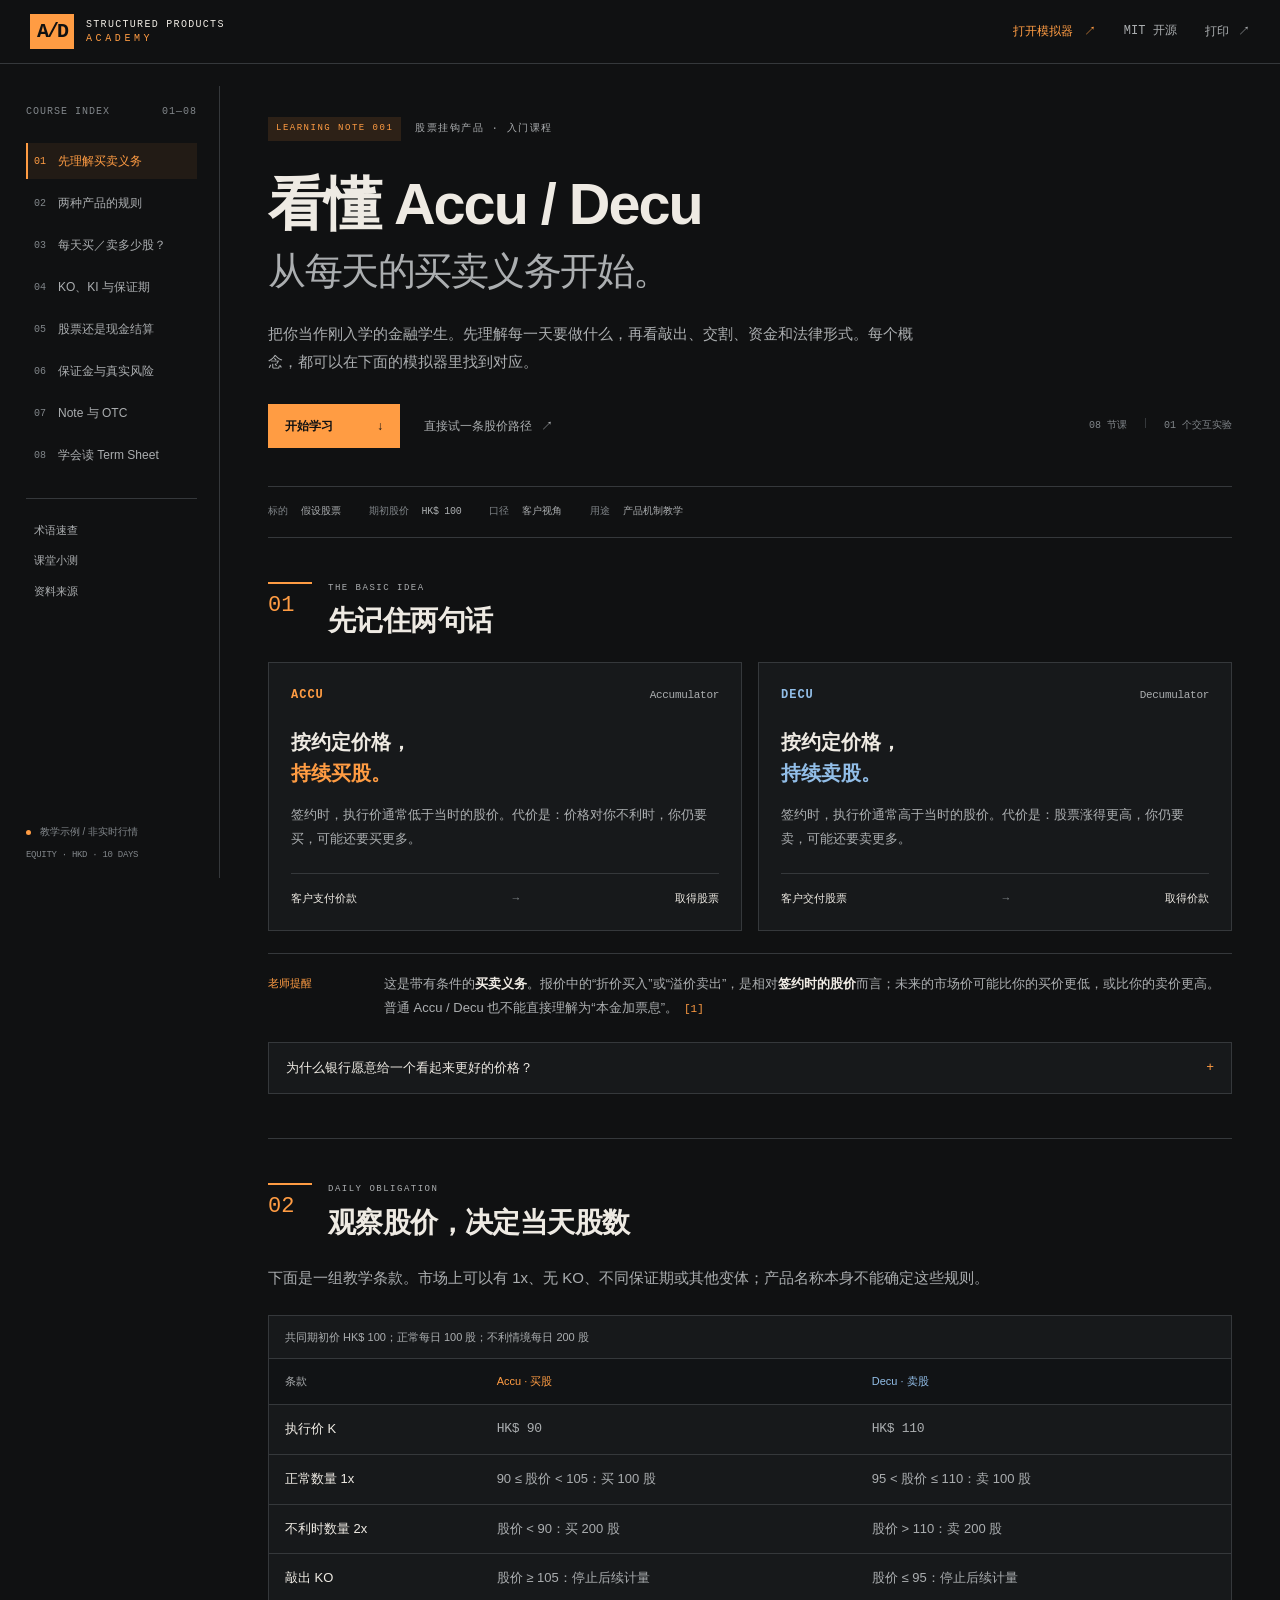
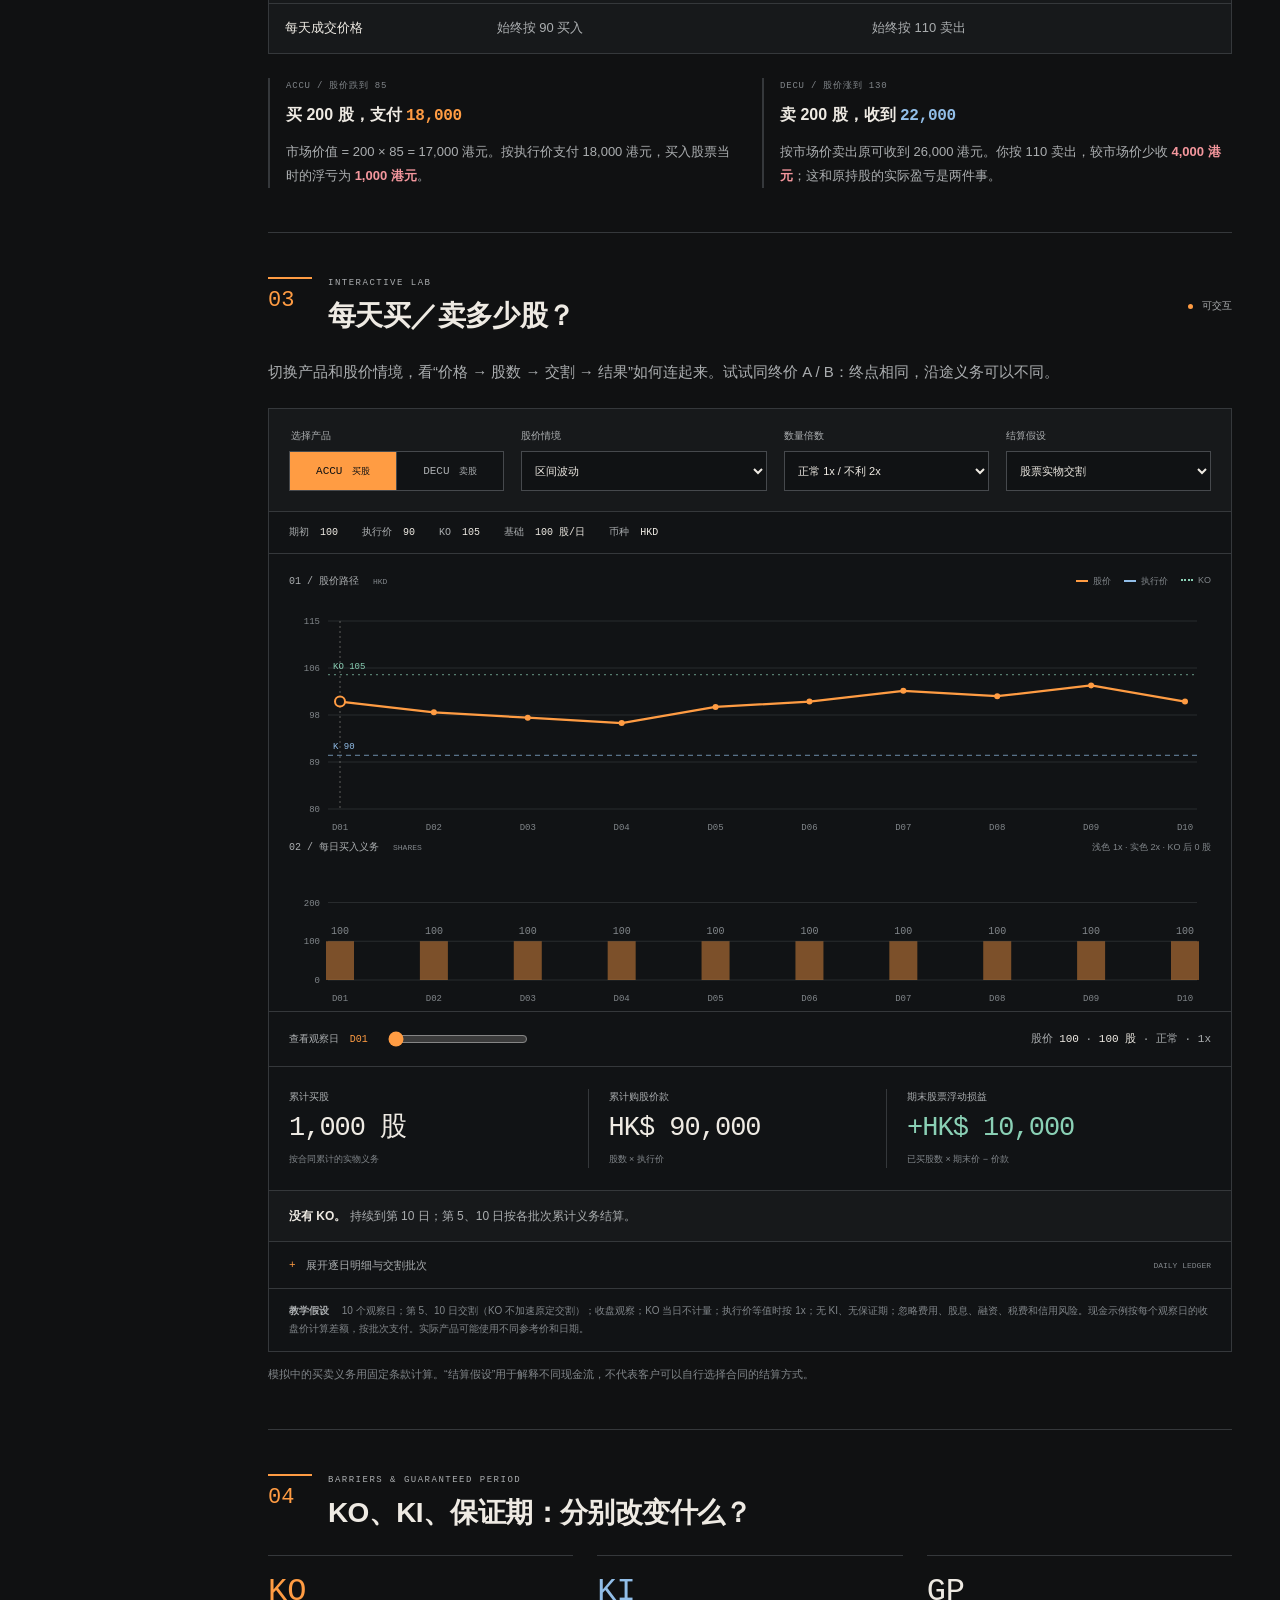
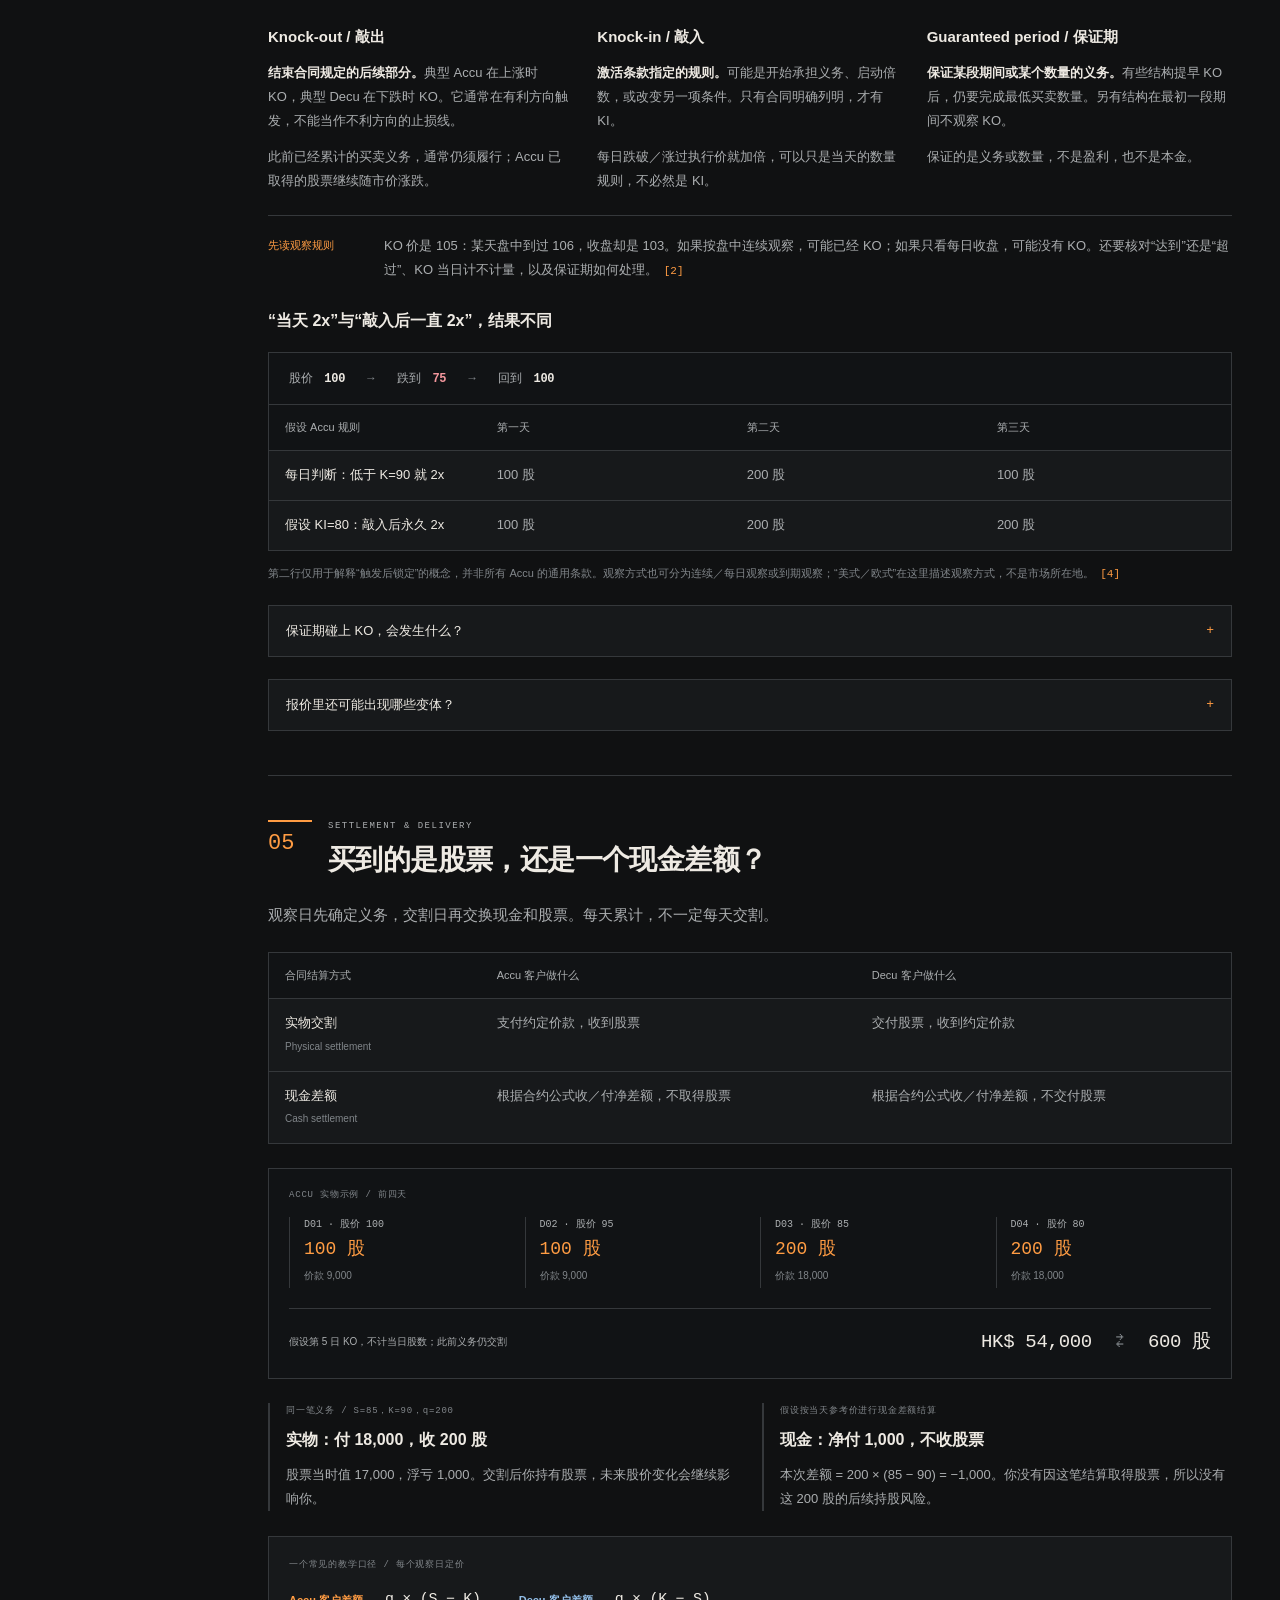
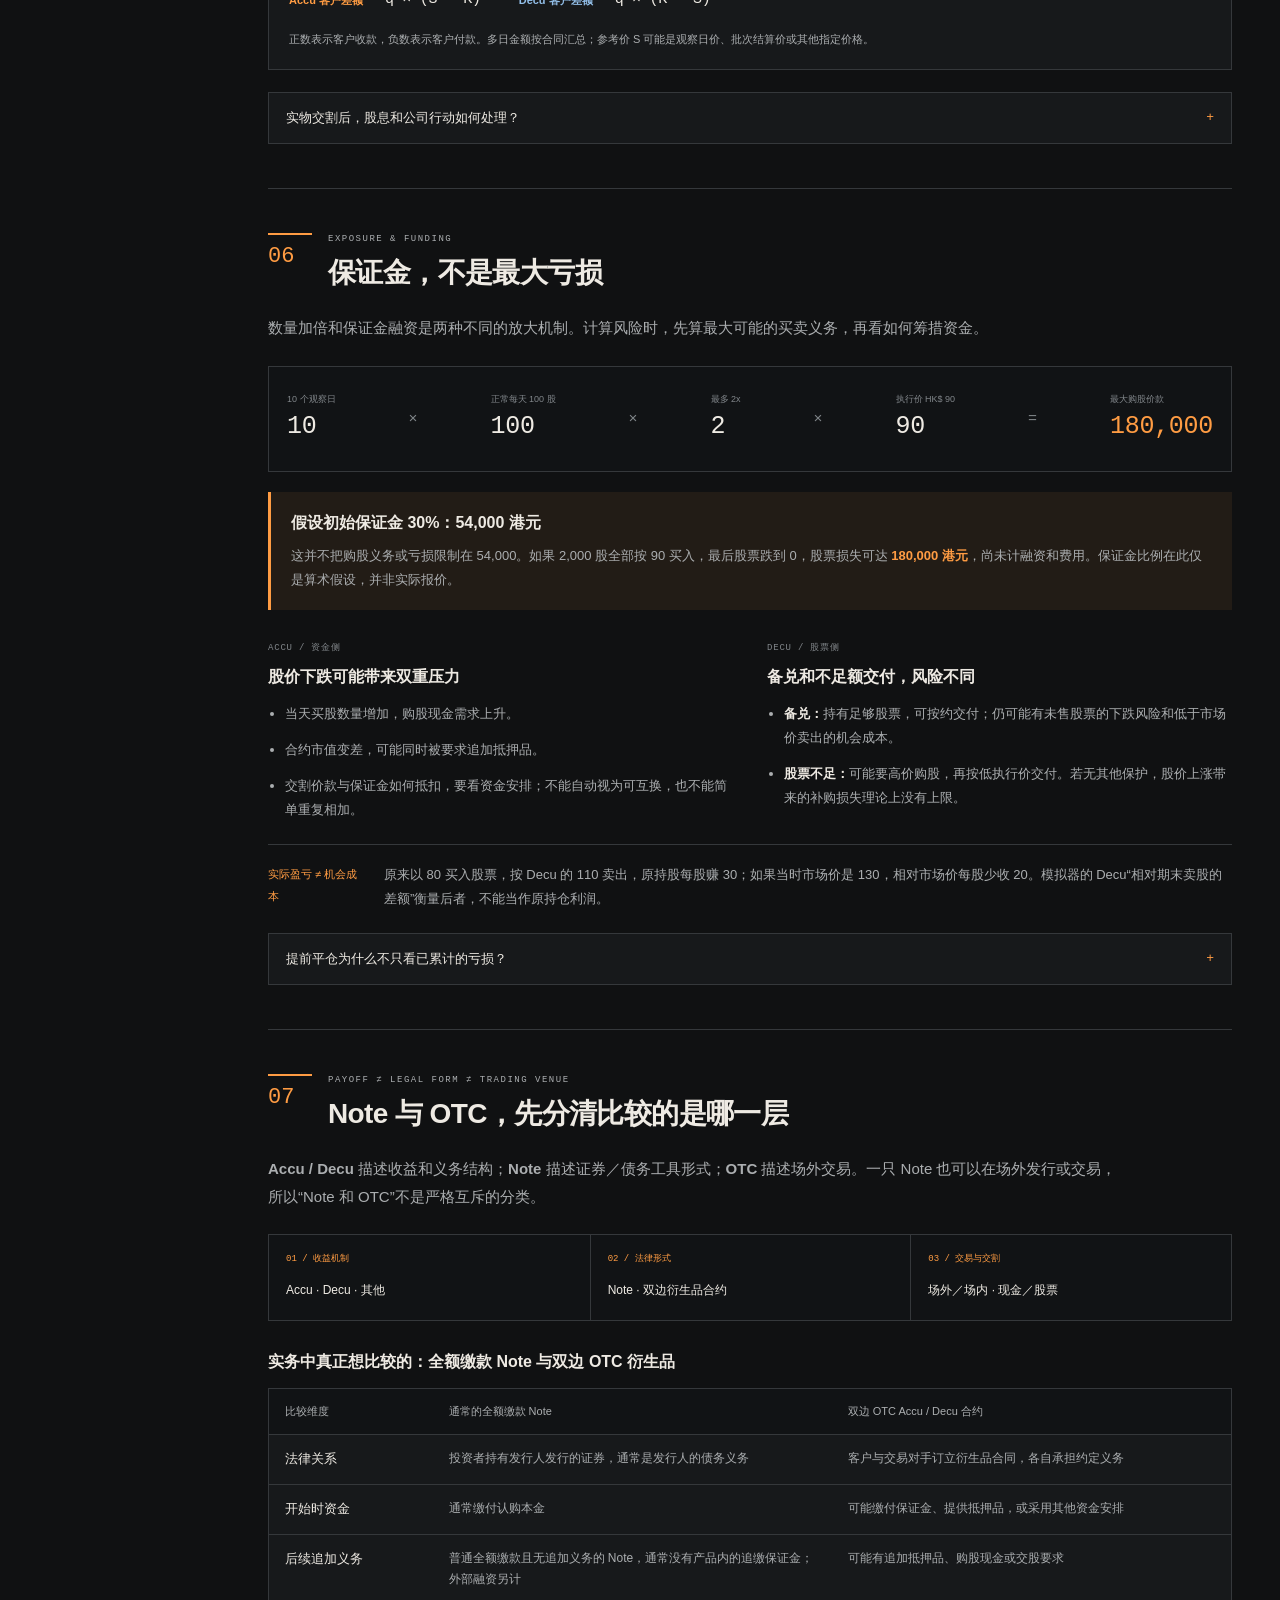
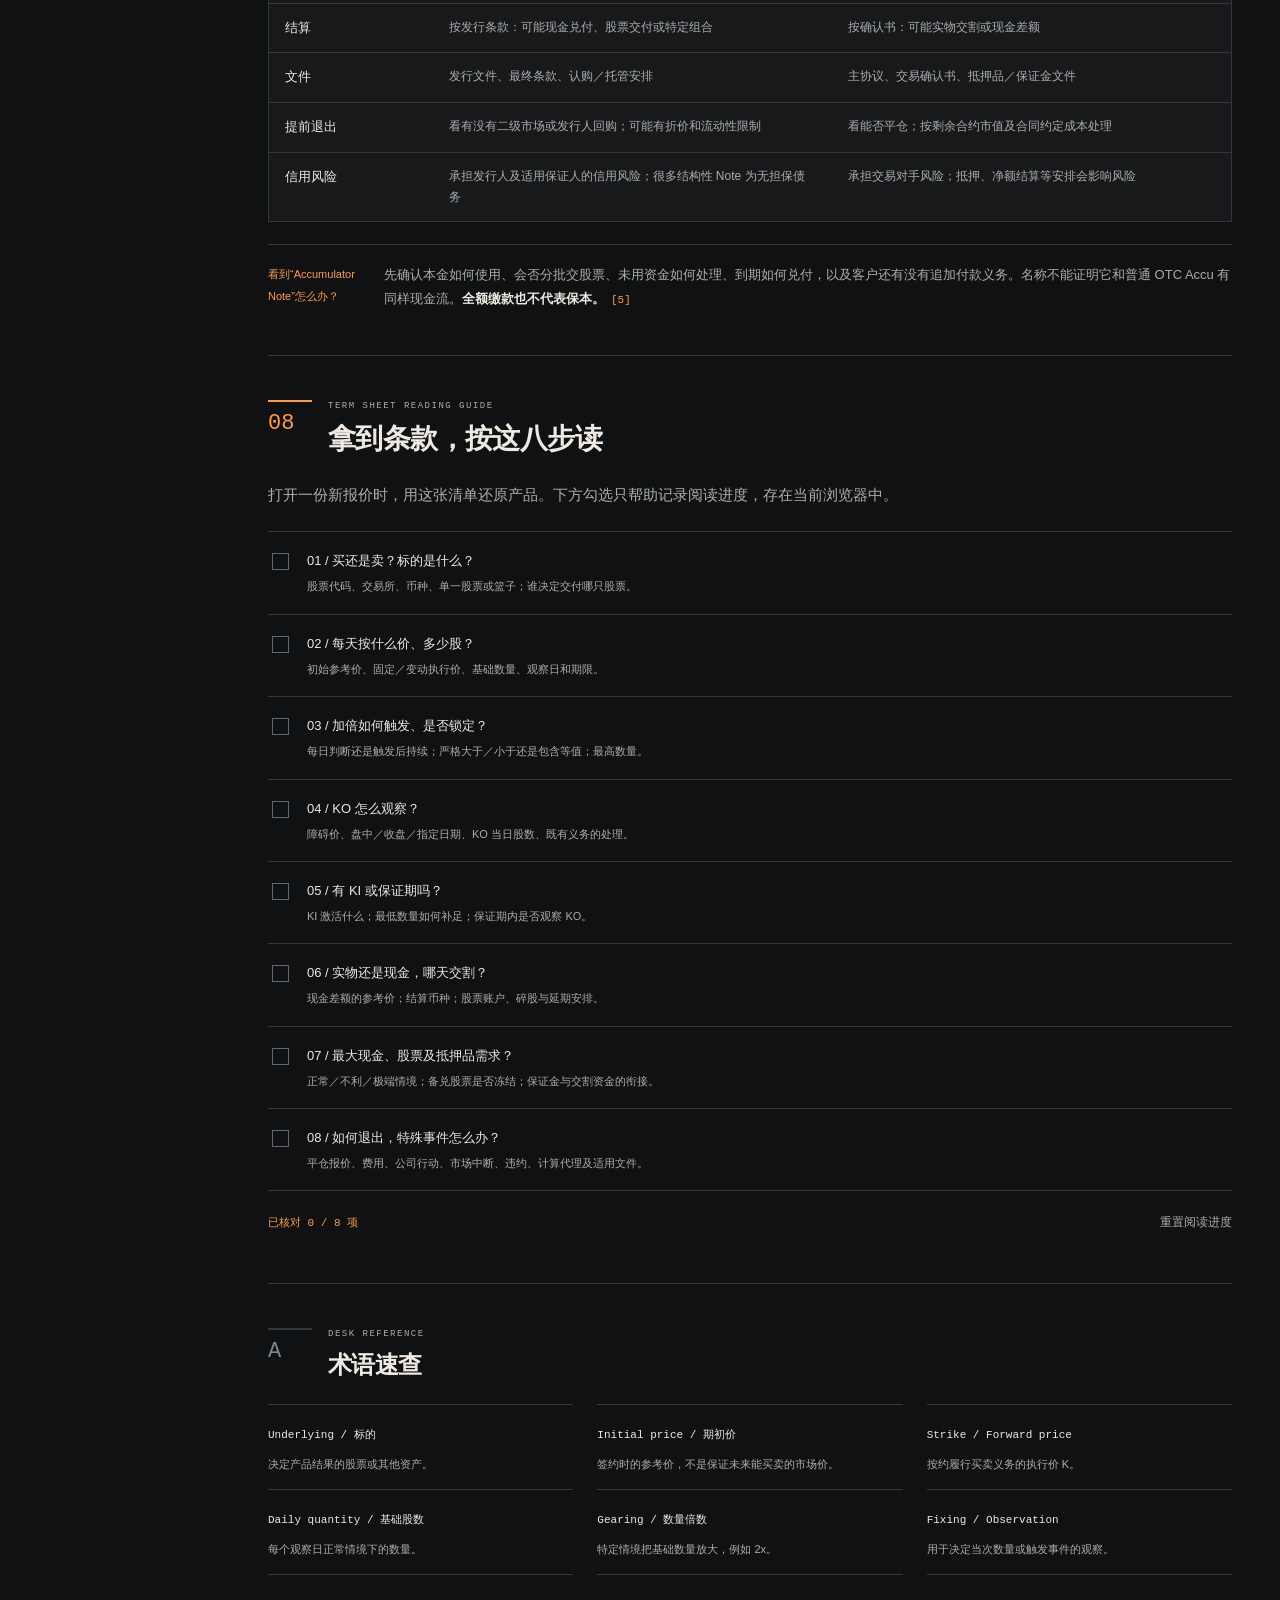
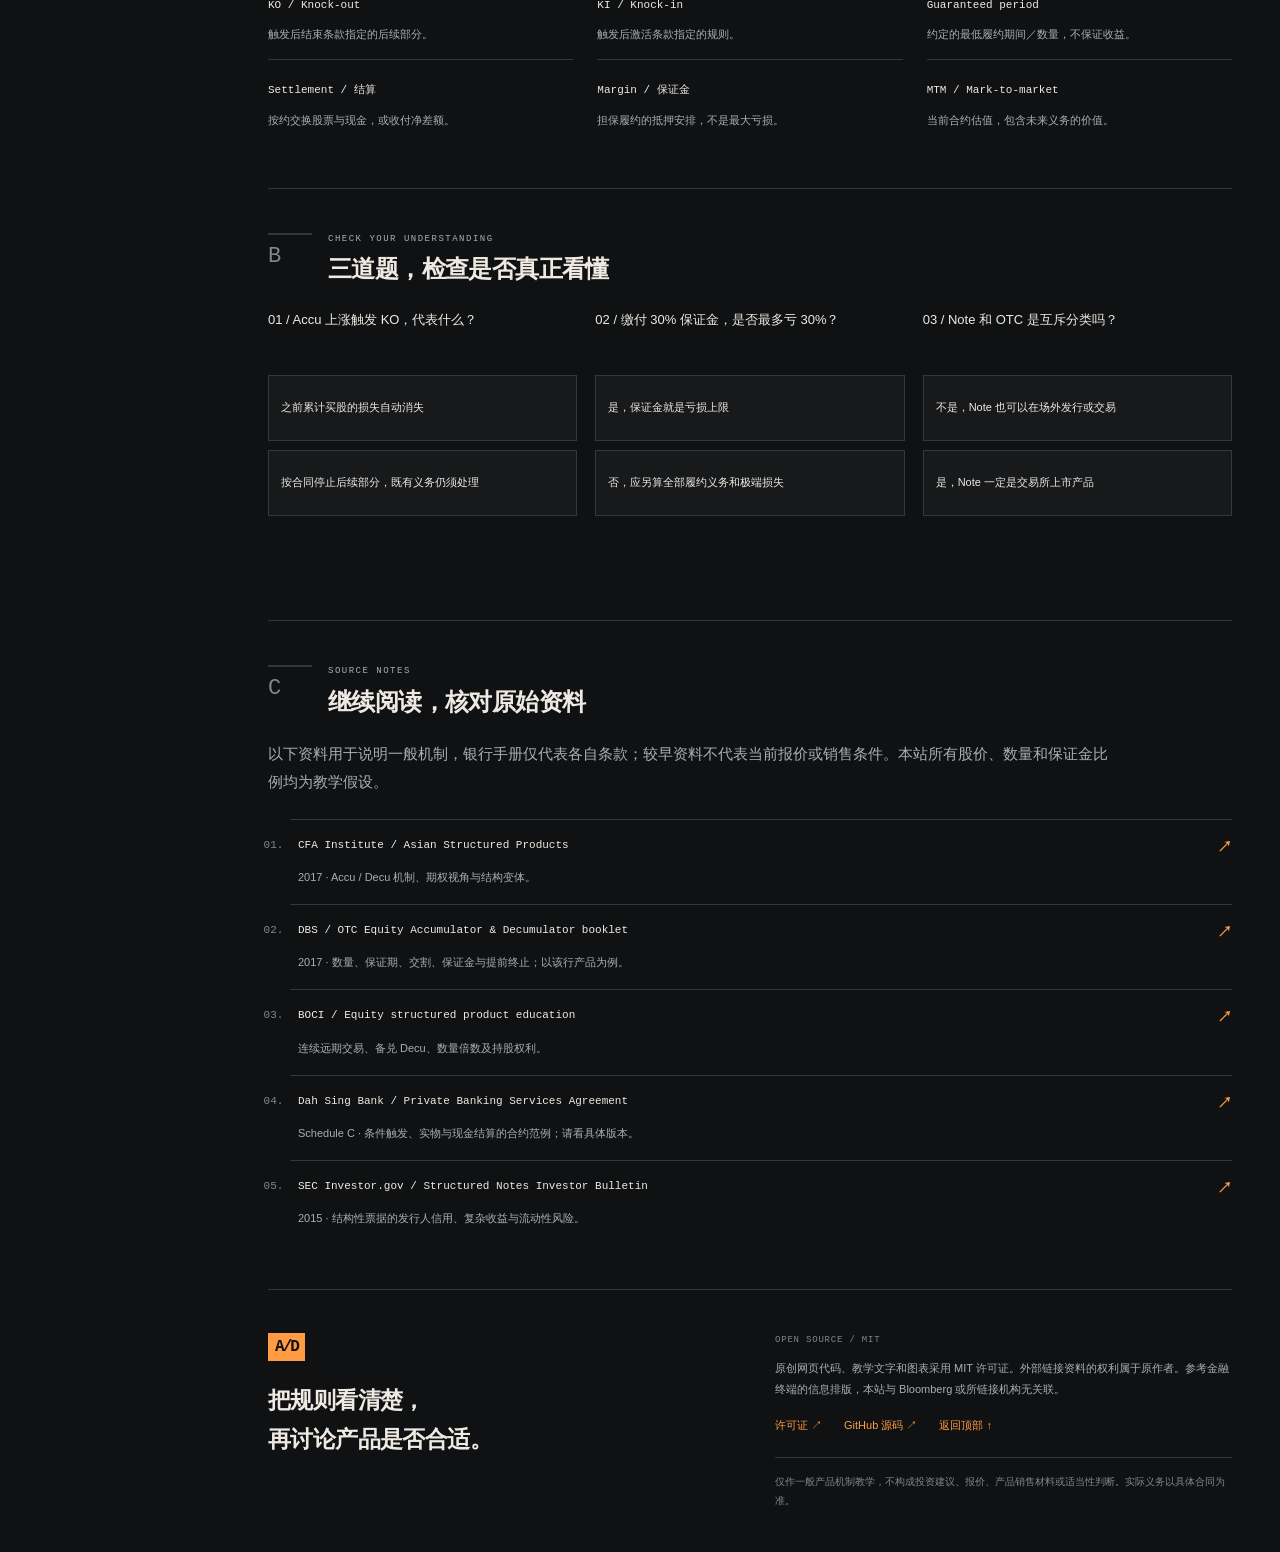
==== index.html @ 4f7abb2e "Publish Accu/Decu Academy with interactive teaching simulator" ====
<!doctype html>
<html lang="zh-CN">
<head>
  <meta charset="utf-8">
  <meta name="viewport" content="width=device-width, initial-scale=1">
  <meta name="theme-color" content="#101112">
  <meta name="description" content="从零理解 Accumulator 与 Decumulator：用交互模拟器学习每日股数、KO/KI、股票与现金结算、保证金，以及 Note 与 OTC 的区别。">
  <title>Accu / Decu Academy — 结构性产品入门</title>
  <link rel="icon" href="[data-uri]" type="image/svg+xml">
  <style>
:root{color-scheme:dark;--bg:#101112;--panel:#17191b;--panel-deep:#111315;--text:#eeeae3;--muted:#abaeb0;--faint:#81868a;--line:#35383b;--orange:#ff9c43;--blue:#92bee8;--green:#8ad0b5;--red:#f4979d;--mono:"SFMono-Regular",Consolas,"Liberation Mono",monospace;--sans:-apple-system,BlinkMacSystemFont,"Segoe UI","PingFang SC","Microsoft YaHei",sans-serif}
*{box-sizing:border-box}html{scroll-behavior:smooth;scroll-padding-top:90px}body{margin:0;background:var(--bg);color:var(--text);font:15px/1.85 var(--sans);-webkit-font-smoothing:antialiased}::selection{background:#613e21;color:#fff}a{color:inherit;text-decoration:none}a:hover{color:var(--orange)}button,input,select{font:inherit}button,a,input,select,summary{-webkit-tap-highlight-color:transparent}button{cursor:pointer}button:focus-visible,a:focus-visible,input:focus-visible,select:focus-visible,summary:focus-visible{outline:2px solid var(--orange);outline-offset:5px}button:disabled{cursor:default}button{color:inherit}h1,h2,h3,p{margin:0}p+p{margin-top:12px}h2{font-size:28px;line-height:1.4;letter-spacing:-.6px}h3{font-size:18px;line-height:1.6;font-weight:600}strong,b{font-weight:600}em{font-style:normal}.mono,code{font-family:var(--mono);font-variant-numeric:tabular-nums;letter-spacing:-.3px}.orange{color:var(--orange)}.blue{color:var(--blue)}.negative{color:var(--red)}.positive{color:var(--green)}.skip-link{position:fixed;top:-60px;left:16px;z-index:100;background:var(--orange);color:#111;padding:8px 20px}.skip-link:focus{top:10px;color:#111}
.topbar{height:64px;position:sticky;top:0;z-index:20;display:flex;align-items:center;justify-content:space-between;padding:0 30px;border-bottom:1px solid var(--line);background:var(--bg)}.brand{display:flex;align-items:center;gap:12px;font:10px/1.4 var(--mono);letter-spacing:1.3px}.brand-mark{display:inline-flex;align-items:center;justify-content:center;background:var(--orange);color:#101112;font:700 20px/1 var(--mono);letter-spacing:-2px;width:44px;height:35px}.brand-sub{display:block;color:var(--orange);letter-spacing:3.6px}.topbar-actions{display:flex;align-items:center;gap:28px;font-size:12px}.terminal-link{color:var(--orange)}.terminal-link span{margin-left:8px}.source-link{color:var(--muted);font-family:var(--mono)}.icon-button{border:0;background:none;padding:8px 0;font-size:12px;color:var(--muted)}.icon-button:hover{color:var(--text)}.icon-button span{margin-left:6px}.menu-button{display:none}.reading-progress{height:2px;position:fixed;top:63px;left:0;width:100%;z-index:21;pointer-events:none}.reading-progress span{display:block;height:100%;width:0;background:var(--orange)}.layout{display:grid;grid-template-columns:220px minmax(0,1fr);max-width:1480px;margin:0 auto}.sidebar{position:sticky;top:86px;height:calc(100vh - 108px);border-right:1px solid var(--line);padding:20px 22px 12px 26px;display:flex;flex-direction:column}.sidebar-label{font:10px var(--mono);letter-spacing:1px;color:var(--faint);display:flex;justify-content:space-between;margin-bottom:26px}.sidebar nav{display:grid;gap:6px}.nav-item{font-size:12px;padding:9px 6px;display:flex;align-items:center;gap:12px;color:var(--muted);border-left:2px solid transparent;line-height:1.5}.nav-item span{font:10px var(--mono);color:var(--faint)}.nav-item:hover{color:var(--text);background:#1d1e20}.nav-item.active{color:var(--orange);border-left-color:var(--orange);background:#221b15}.nav-item.active span{color:var(--orange)}.sidebar-secondary{border-top:1px solid var(--line);margin-top:25px;padding:21px 8px;display:grid;gap:10px;font-size:11px;color:var(--muted)}.sidebar-note{font-size:10px;color:var(--faint);margin-top:auto;padding-top:24px;line-height:2.2}.sidebar-note .mono{font-size:9px}.status-dot{width:5px;height:5px;border-radius:50%;display:inline-block;background:var(--orange);margin-right:6px;vertical-align:middle}main{min-width:0;padding:0 48px}.hero{padding:53px 0 0;border-bottom:1px solid var(--line)}.eyebrow{font:10px/1.5 var(--mono);letter-spacing:1.5px;color:var(--muted);text-transform:uppercase}.hero>.eyebrow{display:flex;align-items:center;gap:14px;flex-wrap:wrap}.eyebrow-block{background:#2d2117;color:var(--orange);padding:5px 8px;font-size:9px}h1{font-size:clamp(38px,4.5vw,62px);line-height:1.28;letter-spacing:-2px;margin-top:27px;font-weight:650}h1 span{display:block;color:var(--muted);font-size:clamp(27px,3vw,40px);font-weight:450;letter-spacing:-1.5px;margin-top:5px}.hero-deck{margin-top:25px;max-width:660px;font-size:15px;color:var(--muted);line-height:1.85}.hero-bottom{display:flex;align-items:center;gap:24px;margin-top:28px;flex-wrap:wrap}.primary-button{display:inline-flex;justify-content:space-between;gap:44px;background:var(--orange);color:#101112;padding:11px 17px;font-size:12px;font-weight:650}.primary-button:hover{background:#ffb26b;color:#101112}.text-button{border:0;background:none;font-size:12px;color:var(--muted);padding:8px 0}.text-button:hover{color:var(--orange)}.text-button span{padding-left:6px}.hero-meta{margin-left:auto;font-size:10px;color:var(--faint);font-family:var(--mono)}.hero-meta i{display:inline-block;height:10px;width:1px;background:var(--line);margin:0 12px}.report-strip{display:flex;flex-wrap:wrap;gap:10px 28px;border-top:1px solid var(--line);margin-top:38px;padding:15px 0;color:var(--muted);font-size:10px}.report-strip b{color:var(--faint);font-weight:400;margin-right:10px}.lesson{padding:44px 0;border-bottom:1px solid var(--line);scroll-margin-top:0}.section-heading{display:flex;align-items:center;gap:16px;margin-bottom:22px}.section-number{font:22px/1.4 var(--mono);align-self:flex-start;color:var(--orange);width:44px;flex:none;border-top:2px solid var(--orange);padding-top:7px}.section-heading .eyebrow{margin-bottom:6px;font-size:9px}.section-intro{max-width:850px;color:var(--muted);margin-bottom:23px}.product-pair{display:grid;grid-template-columns:1fr 1fr;gap:16px}.product-card{border:1px solid var(--line);background:var(--panel);padding:22px}.product-card-top{display:flex;justify-content:space-between;align-items:center;color:var(--muted);font-size:11px;margin-bottom:21px;gap:10px}.product-tag{font:600 12px var(--mono);letter-spacing:1px;color:var(--orange)}.product-tag.decu{color:var(--blue)}.product-card h3{font-size:20px;line-height:1.55}.product-card em{display:block;color:var(--orange)}.product-card:nth-child(2) em{color:var(--blue)}.product-card p{font-size:13px;color:var(--muted);margin-top:14px}.mini-flow{display:flex;gap:12px;align-items:center;justify-content:space-between;border-top:1px solid var(--line);margin-top:22px;padding-top:14px;font-size:11px}.mini-flow b{color:var(--faint)}.teaching-note{display:grid;grid-template-columns:100px 1fr;gap:16px;padding:18px 0 0;margin-top:22px;border-top:1px solid var(--line)}.note-label{font-size:11px;color:var(--orange);line-height:2}.teaching-note p{font-size:13px;color:var(--muted)}.teaching-note strong{color:var(--text)}.citation{font:11px var(--mono);color:var(--orange);margin-left:6px;white-space:nowrap}.explain{margin-top:22px;border:1px solid var(--line);background:var(--panel)}summary{cursor:pointer;list-style:none}summary::-webkit-details-marker{display:none}.explain summary{padding:13px 17px;font-size:13px;display:flex;justify-content:space-between;gap:18px}.explain summary::after{content:"+";color:var(--orange);font-family:var(--mono)}.explain[open] summary::after{content:"−"}.explain[open] summary{border-bottom:1px solid var(--line)}.explain>div{padding:17px;font-size:13px;color:var(--muted)}.explain strong{color:var(--text)}.table-wrap{overflow-x:auto;max-width:100%;border:1px solid var(--line);background:var(--panel)}table{border-collapse:collapse;width:100%;text-align:left;font-size:13px}caption{text-align:left;color:var(--muted);padding:11px 16px;font-size:11px;border-bottom:1px solid var(--line)}th,td{padding:13px 16px;vertical-align:top;border-bottom:1px solid var(--line);line-height:1.75}thead th{font-weight:500;color:var(--muted);font-size:11px;background:var(--panel-deep)}tbody th{font-weight:500;width:22%;white-space:normal}tbody td{color:var(--muted)}tbody tr:last-child th,tbody tr:last-child td{border-bottom:0}table small{color:var(--faint);font-size:10px;font-weight:400}.example-grid{display:grid;grid-template-columns:1fr 1fr;gap:24px;margin-top:24px}.worked-example{border-left:2px solid var(--line);padding:0 0 0 16px}.small-label{font:9px/1.8 var(--mono);letter-spacing:.8px;color:var(--faint);display:block}.worked-example h3{margin-top:8px;font-size:16px}.worked-example p{font-size:13px;margin-top:10px;color:var(--muted)}.live-label{margin-left:auto;white-space:nowrap;font-size:10px;color:var(--muted)}.simulator{background:var(--panel-deep);border:1px solid var(--line)}.sim-controls{display:grid;grid-template-columns:1.05fr 1.2fr 1fr 1fr;gap:17px;padding:20px;background:var(--panel);border-bottom:1px solid var(--line)}.sim-controls label,.sim-controls legend{font-size:10px;color:var(--muted);line-height:1.4;display:block}.sim-controls select{display:block;width:100%;margin-top:8px;min-height:40px;padding:9px 26px 9px 9px;border:1px solid #46494d;border-radius:0;background:#101214;color:var(--text);font-size:11px}.sim-controls fieldset{border:0;padding:0;margin:0;min-width:0}.segmented{display:flex;border:1px solid #46494d;margin-top:8px;height:40px}.segmented button{font:11px var(--mono);border:0;flex:1;padding:0 6px;background:var(--panel-deep);color:var(--muted)}.segmented button+button{border-left:1px solid #46494d}.segmented button span{font:9px var(--sans);margin-left:3px}.segmented button.selected{background:var(--orange);color:#101112}.simulator.decu .segmented button.selected{background:var(--blue)}.sim-terms{display:flex;flex-wrap:wrap;padding:13px 20px;gap:8px 24px;font:10px/1.5 var(--mono);color:var(--muted);border-bottom:1px solid var(--line)}.sim-terms b{font-weight:500;color:var(--text);margin-left:5px}.sim-terms .orange b{color:var(--orange)}.chart-header{padding:20px 20px 0;display:flex;align-items:center;justify-content:space-between;gap:10px;font:10px var(--mono);color:var(--muted)}.chart-unit{color:var(--faint);font-size:8px;padding-left:8px}.chart-legend{display:flex;flex-wrap:wrap;gap:13px;font:9px var(--sans);color:var(--faint)}.legend-line{display:inline-block;width:12px;height:0;border-top:2px solid var(--orange);margin-right:5px;vertical-align:middle}.blue-line{border-color:var(--blue);border-top-style:dashed}.dotted-line{border-color:var(--green);border-top-style:dotted}.chart-container{padding:0 12px;min-width:0}.chart-container svg{display:block;width:100%;overflow:visible}.chart-container svg text{font:10px var(--mono);fill:var(--faint)}.chart-container .chart-tick{font-size:9px}.chart-container .reference-label{font-size:9px}.chart-container .chart-point{cursor:pointer}.chart-container .chart-point:focus{outline:none;stroke:var(--text);stroke-width:3}.chart-container .focus-circle{fill:var(--panel-deep);stroke:var(--orange);stroke-width:2}.quantity-heading{padding-top:0}.chart-note{font:9px var(--sans);color:var(--faint)}.day-inspector{display:flex;align-items:center;flex-wrap:wrap;gap:13px 18px;border-top:1px solid var(--line);border-bottom:1px solid var(--line);padding:13px 20px;min-height:54px;font-size:10px}.day-inspector label{color:var(--muted);white-space:nowrap}.day-inspector output{font-family:var(--mono);color:var(--orange);margin-left:8px}.day-inspector input{width:140px;min-height:24px;accent-color:var(--orange);flex-shrink:0}.day-inspector #day-detail{margin-left:auto;font:11px/1.5 var(--mono);color:var(--muted)}#day-detail strong{color:var(--text);font-weight:500}.sim-stats{display:grid;grid-template-columns:1fr 1fr 1.15fr;padding:22px 20px;gap:16px}.sim-stats>div+div{border-left:1px solid var(--line);padding-left:20px}.sim-stats span{font-size:10px;color:var(--muted);display:block;line-height:1.5}.sim-stats strong{display:block;font-size:27px;line-height:1.3;font-weight:500;white-space:nowrap;margin:7px 0 6px;letter-spacing:-1px}.sim-stats small{font-size:9px;color:var(--faint);display:block;line-height:1.7}.sim-status{padding:14px 20px;border-top:1px solid var(--line);font-size:12px;color:var(--muted);background:var(--panel)}.sim-status b{color:var(--text)}.path-lesson{padding:14px 20px;font-size:12px;color:var(--orange);background:#201b15;border-top:1px solid var(--line)}[hidden]{display:none!important}.sim-table{border-top:1px solid var(--line)}.sim-table summary{padding:13px 20px;display:flex;gap:10px;justify-content:space-between;align-items:center;font-size:11px;color:var(--muted)}.sim-table summary::before{content:"+";color:var(--orange);font-family:var(--mono)}.sim-table[open] summary::before{content:"−"}.sim-table summary span{margin-left:auto;font:8px var(--mono);color:var(--faint)}.sim-table .table-wrap{border:0;border-top:1px solid var(--line)}.sim-table table{font-family:var(--mono);font-size:11px}.sim-table td,.sim-table th{padding:9px 20px;font-weight:400;white-space:nowrap}.sim-table tbody td:first-child{color:var(--text)}.sim-table tfoot{background:#1d2023;color:var(--text);border-top:1px solid var(--line)}.sim-table .text-button{margin:2px 20px 13px;color:var(--orange)}.settlement-batches{display:grid;grid-template-columns:1fr 1fr;gap:12px;padding:16px 20px;font-size:10px;color:var(--muted)}.settlement-batches b{display:block;margin-top:5px;color:var(--text);font:11px var(--mono)}.sim-assumptions{border-top:1px solid var(--line);padding:13px 20px;font-size:10px;color:var(--faint);line-height:1.8}.sim-assumptions b{color:var(--muted);padding-right:10px}.below-note{font-size:11px;color:var(--faint);margin-top:13px;line-height:1.8}.mechanism-grid{display:grid;grid-template-columns:repeat(3,1fr);gap:24px}.mechanism-grid article{border-top:1px solid var(--line);padding-top:20px}.mechanism-code{display:block;font:32px/1 var(--mono);margin-bottom:17px}.mechanism-grid h3{font-size:15px;margin-bottom:12px}.mechanism-grid p{font-size:13px;color:var(--muted)}.mechanism-grid strong{color:var(--text)}.comparison-panel{margin-top:26px}.comparison-panel h3{margin-bottom:18px;font-size:16px}.rule-timeline{display:flex;align-items:center;gap:20px;padding:14px 20px;border:1px solid var(--line);border-bottom:0;background:var(--panel-deep);font-size:12px;color:var(--muted)}.rule-timeline b{color:var(--text);margin-left:8px}.rule-timeline b.negative{color:var(--red)}.rule-timeline i{font-style:normal;color:var(--faint)}.worked-flow{margin-top:24px;border:1px solid var(--line);padding:18px 20px;background:var(--panel-deep)}.flow-days{display:grid;grid-template-columns:repeat(4,1fr);margin-top:14px;gap:20px}.flow-days>div{border-left:1px solid var(--line);padding-left:14px}.flow-days span{font:10px var(--mono);color:var(--muted);display:block}.flow-days b{display:block;margin-top:5px;font:18px var(--mono);color:var(--orange)}.flow-days small{font-size:10px;color:var(--faint)}.flow-result{border-top:1px solid var(--line);margin-top:20px;padding-top:16px;display:flex;justify-content:space-between;align-items:center;flex-wrap:wrap;gap:15px}.flow-result>span{font-size:10px;color:var(--muted)}.flow-result strong{font-size:19px;font-weight:500}.flow-result strong span{color:var(--faint);padding:0 12px}.formula-block{background:var(--panel);padding:20px;margin-top:25px;border:1px solid var(--line)}.formula-block p{display:flex;flex-wrap:wrap;align-items:center;gap:12px 22px;margin-top:13px}.formula-block b{font-size:11px}.formula-block code{font-size:15px;color:var(--text);margin-right:16px}.formula-block small{display:block;font-size:11px;color:var(--muted);margin-top:15px}.exposure-calculation{display:flex;align-items:center;gap:14px;justify-content:space-between;padding:24px 18px;border:1px solid var(--line);background:var(--panel-deep);margin-top:24px}.exposure-calculation span{font-size:9px;color:var(--faint);display:block}.exposure-calculation b{font-size:25px;font-weight:450;line-height:1.6;display:block}.exposure-calculation i{font:15px var(--mono);color:var(--faint)}.warning-box{border-left:3px solid var(--orange);background:#221c16;padding:18px 20px;margin-top:20px}.warning-box h3{font-size:16px}.warning-box p{font-size:13px;color:var(--muted);margin-top:8px}.warning-box strong{color:var(--orange)}.risk-columns{display:grid;grid-template-columns:1fr 1fr;gap:34px;margin-top:30px}.risk-columns h3{margin-top:8px;font-size:16px}.risk-columns ul{padding-left:17px;font-size:13px;color:var(--muted);margin:12px 0 0}.risk-columns li+li{margin-top:12px}.risk-columns strong{color:var(--text)}.classification{display:grid;grid-template-columns:repeat(3,1fr);gap:0;border:1px solid var(--line);background:var(--panel-deep);margin-top:24px}.classification>div{padding:17px}.classification>div+div{border-left:1px solid var(--line)}.classification span{display:block;font:9px var(--mono);color:var(--orange);margin-bottom:10px}.classification b{font-size:12px;font-weight:500}.table-title{margin:28px 0 13px;font-size:16px}.wrapper-table th:first-child{width:17%}.wrapper-table td{width:41.5%;font-size:12px}.term-checklist{border-top:1px solid var(--line)}.term-checklist label{display:flex;align-items:flex-start;gap:18px;padding:17px 4px;border-bottom:1px solid var(--line);cursor:pointer}.term-checklist input{appearance:none;width:17px;height:17px;border:1px solid #62676c;flex-shrink:0;margin:4px 0 0;display:grid;place-content:center;cursor:pointer}.term-checklist input:checked{background:var(--orange);border-color:var(--orange)}.term-checklist input:checked::before{content:"✓";font:bold 12px var(--sans);color:#101112}.term-checklist b{font-size:13px;display:block;font-weight:500}.term-checklist small{display:block;font-size:11px;color:var(--muted);margin-top:3px}.term-checklist input:checked+span b{color:var(--orange)}.checklist-footer{display:flex;justify-content:space-between;align-items:center;margin-top:15px;font:11px var(--mono);color:var(--orange)}.appendix-number{color:var(--faint);border-color:var(--line)}.appendix h2{font-size:24px}.glossary-grid{display:grid;grid-template-columns:repeat(3,1fr);gap:0 24px}.glossary-grid>div{padding:14px 0;border-top:1px solid var(--line)}.glossary-grid b{font:11px var(--mono);color:var(--text)}.glossary-grid p{font-size:11px;color:var(--muted);margin-top:8px}.quiz-grid{display:grid;grid-template-columns:repeat(3,1fr);gap:18px}.quiz{margin:0;padding:0;border:0;min-width:0}.quiz legend{padding:0;font-size:13px;font-weight:500;min-height:55px;line-height:1.8;width:100%;float:left;margin-bottom:12px}.quiz button{clear:both;display:block;width:100%;border:1px solid var(--line);background:var(--panel);font-size:11px;text-align:left;padding:12px;line-height:1.75;min-height:66px}.quiz button+button{margin-top:9px}.quiz button:hover{border-color:var(--faint)}.quiz button.chosen-correct{border-color:var(--green);background:#16231e;color:var(--green)}.quiz button.chosen-wrong{border-color:var(--red);background:#28191c;color:var(--red)}.quiz-feedback{font-size:11px;color:var(--muted);min-height:48px;margin-top:12px}.source-list{padding:0 0 0 22px;margin:0;list-style:decimal-leading-zero}.source-list li{padding:16px 0 16px 8px;border-top:1px solid var(--line);font:11px var(--mono);color:var(--faint)}.source-list a{display:flex;justify-content:space-between;gap:20px;color:var(--text);line-height:1.7}.source-list a:hover{color:var(--orange)}.source-list a b{color:var(--orange);font-size:15px}.source-list p{font:11px/1.8 var(--sans);color:var(--muted);margin-top:7px}.site-footer{padding:42px 0;display:grid;grid-template-columns:1fr 1fr;gap:50px}.site-footer .brand-mark{width:37px;height:28px;font-size:16px;margin-bottom:20px}.site-footer h2{font-size:23px;line-height:1.7}.footer-details p{font-size:11px;color:var(--muted);margin-top:10px}.footer-links{display:flex;gap:22px;flex-wrap:wrap;font-size:11px;color:var(--orange);margin-top:16px}.footer-details p.disclaimer{font-size:10px;color:var(--faint);border-top:1px solid var(--line);padding-top:15px;margin-top:22px}
@media(min-width:1600px){main{padding:0 64px}.hero{padding-top:65px}}
@media(max-width:1180px){.layout{grid-template-columns:190px minmax(0,1fr)}.sidebar{padding-left:17px;padding-right:14px}main{padding:0 30px}.sim-controls{gap:10px;grid-template-columns:1fr 1.2fr}.hero-meta{margin-left:0}.sim-stats strong{font-size:23px}.sim-stats>div+div{padding-left:14px}.sim-stats{gap:12px}.day-inspector #day-detail{margin-left:0}.exposure-calculation{gap:8px;padding:20px 12px}.exposure-calculation b{font-size:20px}.quiz-grid{gap:12px}.mechanism-grid{gap:18px}}
@media(max-width:900px){.layout{display:block}.sidebar{display:none;position:fixed;top:64px;right:0;bottom:0;height:auto;width:285px;z-index:19;background:var(--panel-deep);border-left:1px solid var(--line);padding:24px}.sidebar.open{display:flex}.menu-button{display:block}.topbar{padding:0 22px}.topbar-actions{gap:22px}.source-link{display:none}main{padding:0 28px;max-width:900px;margin:auto}.hero{padding-top:40px}h1{font-size:51px}h1 span{font-size:33px}.glossary-grid{grid-template-columns:1fr 1fr}}
@media(max-width:600px){body{font-size:14px;line-height:1.8}.topbar{padding:0 16px;height:58px}.reading-progress{top:57px}.sidebar{top:58px}.brand{font-size:8px;gap:8px;letter-spacing:1px}.brand-sub{letter-spacing:3px}.brand-mark{width:35px;height:29px;font-size:17px}.topbar-actions{gap:18px}.topbar-actions .terminal-link{display:none}#print-button{font-size:10px}.menu-button{font-size:11px}main{padding:0 18px}html{scroll-padding-top:78px}.hero{padding-top:32px}.hero>.eyebrow{gap:10px;font-size:9px}.eyebrow-block{font-size:8px}h1{font-size:36px;letter-spacing:-1.4px;margin-top:22px}h1 span{font-size:25px;letter-spacing:-1px;margin-top:9px}.hero-deck{font-size:13px;line-height:1.9;margin-top:22px}.hero-bottom{gap:13px 18px;margin-top:25px}.primary-button{gap:33px;padding:10px 15px;font-size:11px}.hero-bottom .text-button{font-size:10px}.hero-meta{flex-basis:100%;font-size:9px;margin-top:4px}.report-strip{margin-top:25px;gap:7px 18px;font-size:9px}.report-strip>span{flex-basis:calc(50% - 10px)}.report-strip b{margin-right:6px}.lesson{padding:32px 0}.section-heading{gap:12px;margin-bottom:18px}.section-number{font-size:18px;width:33px;padding-top:6px}.section-heading .eyebrow{font-size:8px;letter-spacing:1px}h2{font-size:23px;letter-spacing:-.5px}.section-intro{font-size:13px;margin-bottom:20px}.product-pair{grid-template-columns:1fr;gap:14px}.product-card{padding:18px}.product-card-top{margin-bottom:14px}.product-card h3{font-size:20px}.product-card em{display:inline}.product-card p{font-size:12px}.mini-flow{margin-top:17px;padding-top:12px}.teaching-note{grid-template-columns:1fr;gap:7px;margin-top:20px;padding-top:15px}.teaching-note p{font-size:12px}.note-label{font-size:10px}.explain summary{font-size:12px;padding:13px}.explain>div{padding:13px;font-size:12px}table{font-size:11px;min-width:470px}caption{font-size:10px;padding:10px 12px}th,td{padding:11px 12px}thead th{font-size:10px}.example-grid{grid-template-columns:1fr;gap:22px;margin-top:22px}.worked-example h3{font-size:15px}.worked-example p{font-size:12px}.worked-example{padding-left:13px}.live-label{font-size:9px}.simulation-section h2{font-size:21px}.simulation-section .section-heading{gap:10px}.sim-controls{padding:14px;gap:14px 10px;grid-template-columns:minmax(0,1fr) minmax(0,1fr)}.sim-controls select{font-size:10px;padding-left:7px;min-height:38px}.segmented{height:38px}.segmented button{font-size:10px;padding:0 3px}.segmented button span{font-size:8px;display:block;margin:2px 0 0}.sim-controls label,.sim-controls legend{font-size:9px}.sim-terms{padding:12px 14px;gap:7px 17px;font-size:9px}.chart-header{padding:17px 12px 0;font-size:9px;align-items:flex-start;flex-wrap:wrap;gap:9px}.chart-legend{gap:12px;font-size:8px}.chart-unit{font-size:7px}.chart-container{padding:0 3px}.quantity-heading{padding-top:2px}.chart-note{font-size:8px}.day-inspector{padding:12px 14px;gap:7px 16px}.day-inspector label{font-size:9px}.day-inspector input{width:calc(100% - 127px);flex:1;min-width:100px}.day-inspector #day-detail{flex-basis:100%;font-size:10px}.sim-stats{grid-template-columns:1fr 1fr;padding:17px 14px;gap:18px 12px}.sim-stats>div+div{padding-left:13px}.sim-stats>div:nth-child(3){grid-column:1/-1;border-left:0;border-top:1px solid var(--line);padding-left:0;padding-top:15px;display:grid;grid-template-columns:1fr 1fr;gap:5px 13px;align-items:center}.sim-stats>div:nth-child(3) strong{grid-row:1/3;grid-column:2;margin:0;text-align:right}.sim-stats>div:nth-child(3) small{grid-column:1}.sim-stats strong{font-size:22px;letter-spacing:-.6px}.sim-stats span{font-size:9px}.sim-stats small{font-size:8px}.sim-status{padding:13px 14px;font-size:11px}.path-lesson{padding:13px 14px;font-size:11px}.sim-table summary{padding:12px 14px;font-size:10px}.sim-table summary span{font-size:7px;letter-spacing:-.2px}.sim-table td,.sim-table th{padding:9px 14px;font-size:10px}.sim-table table{min-width:445px}.settlement-batches{padding:14px;grid-template-columns:1fr;font-size:10px;gap:14px}.sim-assumptions{padding:12px 14px;font-size:9px}.below-note{font-size:10px}.mechanism-grid{grid-template-columns:1fr;gap:21px}.mechanism-grid article{display:grid;grid-template-columns:42px 1fr;gap:0 15px;padding-top:18px}.mechanism-code{grid-row:1/4;font-size:25px;margin-bottom:0;margin-top:3px}.mechanism-grid h3{font-size:14px;margin-bottom:8px}.mechanism-grid p{font-size:12px;grid-column:2}.comparison-panel h3{font-size:15px}.rule-timeline{gap:13px;padding:13px 12px;font-size:10px}.rule-timeline b{margin-left:4px}.flow-days{grid-template-columns:1fr 1fr;gap:20px}.flow-days b{font-size:17px}.worked-flow{padding:16px}.flow-result strong{font-size:18px}.flow-result>span{font-size:10px}.formula-block{padding:17px}.formula-block p{gap:12px;display:grid;grid-template-columns:1fr 1fr}.formula-block code{font-size:13px;margin:0;white-space:nowrap}.formula-block small{font-size:10px}.exposure-calculation{display:grid;grid-template-columns:1fr 12px 1fr;gap:15px;padding:18px}.exposure-calculation>i:nth-child(4){display:none}.exposure-calculation>i:nth-child(8){grid-column:1/-1;text-align:center}.exposure-total{grid-column:1/-1;display:flex;justify-content:space-between;align-items:center;border-top:1px solid var(--line);padding-top:13px}.exposure-calculation b{font-size:23px}.warning-box{padding:15px}.warning-box h3{font-size:14px}.warning-box p{font-size:12px}.risk-columns{grid-template-columns:1fr;gap:26px}.risk-columns h3{font-size:15px}.risk-columns ul{font-size:12px}.classification{grid-template-columns:1fr}.classification>div{padding:15px}.classification>div+div{border-left:0;border-top:1px solid var(--line)}.classification span{margin-bottom:6px}.table-title{font-size:15px}.wrapper-table{min-width:590px}.term-checklist label{gap:13px;padding:15px 1px}.term-checklist b{font-size:12px}.term-checklist small{font-size:10px}.term-checklist input{width:16px;height:16px}.checklist-footer{font-size:10px}.checklist-footer button{font-size:10px}.appendix h2{font-size:22px}.glossary-grid{gap:0 18px}.glossary-grid b{font-size:10px;line-height:1.8}.glossary-grid p{font-size:10px}.quiz-grid{grid-template-columns:1fr;gap:25px}.quiz legend{min-height:0;font-size:12px;margin-bottom:12px}.quiz button{min-height:0;padding:12px}.quiz-feedback{min-height:0;font-size:11px}.source-list{padding-left:18px}.source-list li{font-size:10px;padding-left:5px}.source-list p{font-size:10px}.site-footer{grid-template-columns:1fr;gap:25px;padding:32px 0}.site-footer h2{font-size:23px}.site-footer h2 br{display:none}.footer-details p{font-size:10px}}
@media(prefers-reduced-motion:reduce){html{scroll-behavior:auto}*{animation:none!important;transition:none!important}}
@media print{:root{color-scheme:light;--bg:#fff;--panel:#f5f5f5;--panel-deep:#fff;--text:#111;--muted:#444;--faint:#555;--line:#ccc;--orange:#a64800;--blue:#245d83;--green:#206243;--red:#a6232a}body{font-size:11px;background:white}.topbar,.sidebar,.reading-progress,.hero-bottom,.live-label,.sim-controls,.day-inspector,.quiz-grid,.checklist-footer,.footer-links{display:none!important}.layout{display:block}main{padding:0}.hero{padding-top:0}h1{font-size:35px}h1 span{font-size:23px}.lesson{padding:25px 0}h2{font-size:22px}.section-intro{font-size:11px}.product-card,.worked-flow,.simulator,.comparison-panel,.warning-box{break-inside:avoid}.table-wrap{overflow:visible}table{min-width:0!important;font-size:10px}th,td{padding:8px}.explain>div{display:block!important}.explain summary{border-bottom:1px solid var(--line)}.explain summary::after{display:none}.sim-table{display:none}.chart-container svg{max-height:230px}.sim-stats strong{font-size:22px}.sim-status,.path-lesson,.warning-box,.eyebrow-block{background:#f7f2e9}.term-checklist input{appearance:auto}.product-card p,.mechanism-grid p,.risk-columns ul,.teaching-note p{font-size:11px}.source-list a{font-size:10px}.site-footer{padding-bottom:0}.brand-mark{background:#ddd;color:#111}.below-note,.sim-assumptions{font-size:9px}@page{margin:15mm}}

</style>

</head>
<body>
  <a class="skip-link" href="#main">跳到教学内容</a>
  <header class="topbar">
    <a class="brand" href="#top" aria-label="Accu Decu Academy 首页"><span class="brand-mark">A/D</span><span>STRUCTURED PRODUCTS<span class="brand-sub">ACADEMY</span></span></a>
    <div class="topbar-actions"><a href="#simulator" class="terminal-link">打开模拟器 <span aria-hidden="true">↗</span></a><a href="#open-source" class="source-link">MIT 开源</a><button type="button" id="print-button" class="icon-button" aria-label="打印或保存教学为 PDF">打印 <span aria-hidden="true">↗</span></button><button type="button" id="menu-button" class="icon-button menu-button" aria-expanded="false" aria-controls="course-nav">目录 <span aria-hidden="true">☰</span></button></div>
  </header>
  <div class="reading-progress" aria-hidden="true"><span id="reading-progress"></span></div>
  <div class="layout">
    <aside id="course-nav" class="sidebar" aria-label="课程目录">
      <div class="sidebar-label">COURSE INDEX <span>01—08</span></div>
      <nav>
        <a href="#concept" class="nav-item"><span>01</span>先理解买卖义务</a>
        <a href="#rules" class="nav-item"><span>02</span>两种产品的规则</a>
        <a href="#simulator" class="nav-item"><span>03</span>每天买／卖多少股？</a>
        <a href="#barriers" class="nav-item"><span>04</span>KO、KI 与保证期</a>
        <a href="#settlement" class="nav-item"><span>05</span>股票还是现金结算</a>
        <a href="#funding" class="nav-item"><span>06</span>保证金与真实风险</a>
        <a href="#wrapper" class="nav-item"><span>07</span>Note 与 OTC</a>
        <a href="#terms" class="nav-item"><span>08</span>学会读 Term Sheet</a>
      </nav>
      <div class="sidebar-secondary"><a href="#glossary">术语速查</a><a href="#knowledge-check">课堂小测</a><a href="#sources">资料来源</a></div>
      <div class="sidebar-note"><span class="status-dot"></span> 教学示例 / 非实时行情<br><span class="mono">EQUITY · HKD · 10 DAYS</span></div>
    </aside>
    <main id="main">
      <section class="hero" id="top">
        <div class="eyebrow"><span class="eyebrow-block">LEARNING NOTE 001</span><span>股票挂钩产品 · 入门课程</span></div>
        <h1>看懂 Accu / Decu<span>从每天的买卖义务开始。</span></h1>
        <p class="hero-deck">把你当作刚入学的金融学生。先理解每一天要做什么，再看敲出、交割、资金和法律形式。每个概念，都可以在下面的模拟器里找到对应。</p>
        <div class="hero-bottom"><a href="#concept" class="primary-button">开始学习 <span aria-hidden="true">↓</span></a><a href="#simulator" class="text-button">直接试一条股价路径 <span aria-hidden="true">↗</span></a><span class="hero-meta">08 节课 <i></i> 01 个交互实验</span></div>
        <div class="report-strip"><span><b>标的</b> 假设股票</span><span><b>期初股价</b> <span class="mono">HK$ 100</span></span><span><b>口径</b> 客户视角</span><span><b>用途</b> 产品机制教学</span></div>
      </section>

      <section class="lesson" id="concept">
        <div class="section-heading"><span class="section-number">01</span><div><div class="eyebrow">THE BASIC IDEA</div><h2>先记住两句话</h2></div></div>
        <div class="product-pair">
          <article class="product-card"><div class="product-card-top"><span class="product-tag">ACCU</span><span class="mono">Accumulator</span></div><h3>按约定价格，<em>持续买股。</em></h3><p>签约时，执行价通常低于当时的股价。代价是：价格对你不利时，你仍要买，可能还要买更多。</p><div class="mini-flow"><span>客户支付价款</span><b>→</b><span>取得股票</span></div></article>
          <article class="product-card"><div class="product-card-top"><span class="product-tag decu">DECU</span><span class="mono">Decumulator</span></div><h3>按约定价格，<em>持续卖股。</em></h3><p>签约时，执行价通常高于当时的股价。代价是：股票涨得更高，你仍要卖，可能还要卖更多。</p><div class="mini-flow"><span>客户交付股票</span><b>→</b><span>取得价款</span></div></article>
        </div>
        <div class="teaching-note"><span class="note-label">老师提醒</span><p>这是带有条件的<strong>买卖义务</strong>。报价中的“折价买入”或“溢价卖出”，是相对<strong>签约时的股价</strong>而言；未来的市场价可能比你的买价更低，或比你的卖价更高。普通 Accu / Decu 也不能直接理解为“本金加票息”。<a class="citation" href="#source-cfa">[1]</a></p></div>
        <details class="explain"><summary>为什么银行愿意给一个看起来更好的价格？</summary><div><p>你取得更有利的执行价，同时承担某些不利情境下的履约义务。一个简化的期权理解是：Accu 接近一系列<strong>买入看涨、卖出看跌</strong>的组合；Decu 则接近<strong>买入看跌、卖出看涨</strong>。数量倍数、障碍价与保证期会进一步改变收益结构。</p><p>价格优势来自风险交换。不能只看“比今天便宜 10%”，还要看你最不愿意买／卖的时候，需要履行多大义务。</p></div></details>
      </section>

      <section class="lesson" id="rules">
        <div class="section-heading"><span class="section-number">02</span><div><div class="eyebrow">DAILY OBLIGATION</div><h2>观察股价，决定当天股数</h2></div></div>
        <p class="section-intro">下面是一组教学条款。市场上可以有 1x、无 KO、不同保证期或其他变体；产品名称本身不能确定这些规则。</p>
        <div class="table-wrap"><table><caption>共同期初价 HK$ 100；正常每日 100 股；不利情境每日 200 股</caption><thead><tr><th>条款</th><th><span class="orange">Accu · 买股</span></th><th><span class="blue">Decu · 卖股</span></th></tr></thead><tbody><tr><th>执行价 K</th><td class="mono">HK$ 90</td><td class="mono">HK$ 110</td></tr><tr><th>正常数量 1x</th><td>90 ≤ 股价 &lt; 105：买 100 股</td><td>95 &lt; 股价 ≤ 110：卖 100 股</td></tr><tr><th>不利时数量 2x</th><td>股价 &lt; 90：买 200 股</td><td>股价 &gt; 110：卖 200 股</td></tr><tr><th>敲出 KO</th><td>股价 ≥ 105：停止后续计量</td><td>股价 ≤ 95：停止后续计量</td></tr><tr><th>每天成交价格</th><td>始终按 90 买入</td><td>始终按 110 卖出</td></tr></tbody></table></div>
        <div class="example-grid"><article class="worked-example"><span class="small-label">ACCU / 股价跌到 85</span><h3>买 200 股，支付 <span class="mono orange">18,000</span></h3><p>市场价值 = 200 × 85 = 17,000 港元。按执行价支付 18,000 港元，买入股票当时的浮亏为 <strong class="negative">1,000 港元</strong>。</p></article><article class="worked-example"><span class="small-label">DECU / 股价涨到 130</span><h3>卖 200 股，收到 <span class="mono blue">22,000</span></h3><p>按市场价卖出原可收到 26,000 港元。你按 110 卖出，较市场价少收 <strong class="negative">4,000 港元</strong>；这和原持股的实际盈亏是两件事。</p></article></div>
      </section>

      <section class="lesson simulation-section" id="simulator">
        <div class="section-heading"><span class="section-number">03</span><div><div class="eyebrow">INTERACTIVE LAB</div><h2>每天买／卖多少股？</h2></div><span class="live-label"><span class="status-dot"></span> 可交互</span></div>
        <p class="section-intro">切换产品和股价情境，看“价格 → 股数 → 交割 → 结果”如何连起来。试试同终价 A / B：终点相同，沿途义务可以不同。</p>
        <noscript><div class="warning-box">模拟器需要 JavaScript。请开启浏览器 JavaScript；下方全部教学文字仍可阅读。</div></noscript>
        <div id="accu-decu-classroom" class="simulator">
          <div class="sim-controls">
            <fieldset class="product-switch"><legend>选择产品</legend><div class="segmented"><button type="button" data-product="accu" class="selected" aria-pressed="true">ACCU <span>买股</span></button><button type="button" data-product="decu" aria-pressed="false">DECU <span>卖股</span></button></div></fieldset>
            <label>股价情境<select id="scenario"><option value="range">区间波动</option><option value="adverse">持续不利走势</option><option value="ko">提前 KO</option><option value="rebound">不利后回升／回落</option><option value="same-a">同终价 A · 一直 100</option><option value="same-b">同终价 B · 中途越过执行价</option></select></label>
            <label>数量倍数<select id="gearing"><option value="2">正常 1x / 不利 2x</option><option value="1">始终 1x</option></select></label>
            <label>结算假设<select id="settlement-mode"><option value="physical">股票实物交割</option><option value="cash">逐日定价的现金差额</option></select></label>
          </div>
          <div class="sim-terms" id="sim-terms"></div>
          <div class="chart-header"><span>01 / 股价路径 <span class="chart-unit">HKD</span></span><div class="chart-legend"><span><i class="legend-line orange-line"></i>股价</span><span><i class="legend-line blue-line"></i>执行价</span><span><i class="legend-line dotted-line"></i>KO</span></div></div>
          <div class="chart-container"><svg id="price-chart" role="img" aria-label="股价路径"></svg></div>
          <div class="chart-header quantity-heading"><span id="quantity-chart-title">02 / 每日买入股数 <span class="chart-unit">SHARES</span></span><span class="chart-note">浅色 1x · 实色 2x · KO 后 0 股</span></div>
          <div class="chart-container"><svg id="quantity-chart" role="img" aria-label="每日股数"></svg></div>
          <div class="day-inspector"><label for="inspect-day">查看观察日 <output id="day-output" for="inspect-day">D01</output></label><input id="inspect-day" type="range" min="1" max="10" value="1" aria-label="查看第几观察日"><div id="day-detail" aria-live="polite"></div></div>
          <div class="sim-stats" aria-live="polite"><div><span id="quantity-label">累计买股</span><strong id="total-quantity" class="mono"></strong><small id="quantity-description"></small></div><div><span id="cash-label">累计购股价款</span><strong id="total-cash" class="mono"></strong><small id="cash-description"></small></div><div><span id="pnl-label">期末股票浮动损益</span><strong id="total-pnl" class="mono"></strong><small id="pnl-description"></small></div></div>
          <div id="sim-status" class="sim-status" aria-live="polite"></div>
          <div id="path-lesson" class="path-lesson" hidden></div>
          <details class="sim-table"><summary>展开逐日明细与交割批次 <span>DAILY LEDGER</span></summary><div class="table-wrap"><table><thead><tr><th>观察日</th><th>股价 HK$</th><th>状态</th><th>股数</th><th id="ledger-cash-heading">约定价款 HK$</th></tr></thead><tbody id="daily-ledger"></tbody><tfoot id="ledger-total"></tfoot></table></div><div id="settlement-batches" class="settlement-batches"></div><button type="button" id="download-csv" class="text-button">下载本情境 CSV <span aria-hidden="true">↓</span></button></details>
          <div class="sim-assumptions"><b>教学假设</b> 10 个观察日；第 5、10 日交割（KO 不加速原定交割）；收盘观察；KO 当日不计量；执行价等值时按 1x；无 KI、无保证期；忽略费用、股息、融资、税费和信用风险。现金示例按每个观察日的收盘价计算差额，按批次支付。实际产品可能使用不同参考价和日期。</div>
        </div>
        <p class="below-note">模拟中的买卖义务用固定条款计算。“结算假设”用于解释不同现金流，不代表客户可以自行选择合同的结算方式。</p>
      </section>

      <section class="lesson" id="barriers">
        <div class="section-heading"><span class="section-number">04</span><div><div class="eyebrow">BARRIERS & GUARANTEED PERIOD</div><h2>KO、KI、保证期：分别改变什么？</h2></div></div>
        <div class="mechanism-grid"><article><span class="mechanism-code orange">KO</span><h3>Knock-out / 敲出</h3><p><strong>结束合同规定的后续部分。</strong>典型 Accu 在上涨时 KO，典型 Decu 在下跌时 KO。它通常在有利方向触发，不能当作不利方向的止损线。</p><p>此前已经累计的买卖义务，通常仍须履行；Accu 已取得的股票继续随市价涨跌。</p></article><article><span class="mechanism-code blue">KI</span><h3>Knock-in / 敲入</h3><p><strong>激活条款指定的规则。</strong>可能是开始承担义务、启动倍数，或改变另一项条件。只有合同明确列明，才有 KI。</p><p>每日跌破／涨过执行价就加倍，可以只是当天的数量规则，不必然是 KI。</p></article><article><span class="mechanism-code">GP</span><h3>Guaranteed period / 保证期</h3><p><strong>保证某段期间或某个数量的义务。</strong>有些结构提早 KO 后，仍要完成最低买卖数量。另有结构在最初一段期间不观察 KO。</p><p>保证的是义务或数量，不是盈利，也不是本金。</p></article></div>
        <div class="teaching-note"><span class="note-label">先读观察规则</span><p>KO 价是 105：某天盘中到过 106，收盘却是 103。如果按盘中连续观察，可能已经 KO；如果只看每日收盘，可能没有 KO。还要核对“达到”还是“超过”、KO 当日计不计量，以及保证期如何处理。<a class="citation" href="#source-dbs">[2]</a></p></div>
        <div class="comparison-panel"><h3>“当天 2x”与“敲入后一直 2x”，结果不同</h3><div class="rule-timeline"><span>股价 <b class="mono">100</b></span><i>→</i><span>跌到 <b class="mono negative">75</b></span><i>→</i><span>回到 <b class="mono">100</b></span></div><div class="table-wrap"><table><thead><tr><th>假设 Accu 规则</th><th>第一天</th><th>第二天</th><th>第三天</th></tr></thead><tbody><tr><th>每日判断：低于 K=90 就 2x</th><td>100 股</td><td>200 股</td><td>100 股</td></tr><tr><th>假设 KI=80：敲入后永久 2x</th><td>100 股</td><td>200 股</td><td>200 股</td></tr></tbody></table></div><p class="below-note">第二行仅用于解释“触发后锁定”的概念，并非所有 Accu 的通用条款。观察方式也可分为连续／每日观察或到期观察；“美式／欧式”在这里描述观察方式，不是市场所在地。<a class="citation" href="#source-dahsing">[4]</a></p></div>
        <details class="explain"><summary>保证期碰上 KO，会发生什么？</summary><div><p>假设合同明确保证前 20 天每天 100 股，即使第 3 天 KO，仍可能要完成这段期间规定的最低数量。至于是继续每天累计，还是 KO 时一次补足，补足部分用 1x 还是 2x，须看具体公式。</p><p>“有保证数量”与“最初不观察 KO”是不同设计。不要把两者混为一谈。</p></div></details>
        <details class="explain"><summary>报价里还可能出现哪些变体？</summary><div><p><strong>1x 或无 KO：</strong>可以不加倍，或没有价格敲出。<strong>分段执行价／障碍价：</strong>价格可能随时间调整。<strong>目标敲出：</strong>可能按累计数量、约定收益或其他目标终止，其计量公式及最后一期处理需单独核对。</p><p><strong>多标的或篮子：</strong>观察哪只股票、怎样确定数量、交付哪只股票，可能按不同规则处理。还可能附带特定 KI、数量上限或提前终止条件。每一项都会改变现金流，不能从 Accumulator / Decumulator 的名称直接推断。</p></div></details>
      </section>

      <section class="lesson" id="settlement">
        <div class="section-heading"><span class="section-number">05</span><div><div class="eyebrow">SETTLEMENT & DELIVERY</div><h2>买到的是股票，还是一个现金差额？</h2></div></div>
        <p class="section-intro">观察日先确定义务，交割日再交换现金和股票。每天累计，不一定每天交割。</p>
        <div class="table-wrap"><table><thead><tr><th>合同结算方式</th><th>Accu 客户做什么</th><th>Decu 客户做什么</th></tr></thead><tbody><tr><th>实物交割<br><small>Physical settlement</small></th><td>支付约定价款，收到股票</td><td>交付股票，收到约定价款</td></tr><tr><th>现金差额<br><small>Cash settlement</small></th><td>根据合约公式收／付净差额，不取得股票</td><td>根据合约公式收／付净差额，不交付股票</td></tr></tbody></table></div>
        <div class="worked-flow"><span class="small-label">ACCU 实物示例 / 前四天</span><div class="flow-days"><div><span>D01 · 股价 100</span><b>100 股</b><small>价款 9,000</small></div><div><span>D02 · 股价 95</span><b>100 股</b><small>价款 9,000</small></div><div><span>D03 · 股价 85</span><b>200 股</b><small>价款 18,000</small></div><div><span>D04 · 股价 80</span><b>200 股</b><small>价款 18,000</small></div></div><div class="flow-result"><span>假设第 5 日 KO，不计当日股数；此前义务仍交割</span><strong class="mono">HK$ 54,000 <span>⇄</span> 600 股</strong></div></div>
        <div class="example-grid"><article class="worked-example"><span class="small-label">同一笔义务 / S=85，K=90，q=200</span><h3>实物：付 18,000，收 200 股</h3><p>股票当时值 17,000，浮亏 1,000。交割后你持有股票，未来股价变化会继续影响你。</p></article><article class="worked-example"><span class="small-label">假设按当天参考价进行现金差额结算</span><h3>现金：净付 1,000，不收股票</h3><p>本次差额 = 200 × (85 − 90) = −1,000。你没有因这笔结算取得股票，所以没有这 200 股的后续持股风险。</p></article></div>
        <div class="formula-block"><span class="small-label">一个常见的教学口径 / 每个观察日定价</span><p><b class="orange">Accu 客户差额</b><code>q × (S − K)</code><b class="blue">Decu 客户差额</b><code>q × (K − S)</code></p><small>正数表示客户收款，负数表示客户付款。多日金额按合同汇总；参考价 S 可能是观察日价、批次结算价或其他指定价格。</small></div>
        <details class="explain"><summary>实物交割后，股息和公司行动如何处理？</summary><div><p>尚未取得股票时，通常不会仅因累计义务就拥有股东权利。交割后的股息资格要看除息日、登记日等规则；合约也可能对股息作特别调整。</p><p>拆股、合并、收购、停牌或退市等事件，可能触发数量／价格调整、替代标的或提前终止。具体由合同和计算代理条款决定。<a class="citation" href="#source-boci">[3]</a></p></div></details>
      </section>

      <section class="lesson" id="funding">
        <div class="section-heading"><span class="section-number">06</span><div><div class="eyebrow">EXPOSURE & FUNDING</div><h2>保证金，不是最大亏损</h2></div></div>
        <p class="section-intro">数量加倍和保证金融资是两种不同的放大机制。计算风险时，先算最大可能的买卖义务，再看如何筹措资金。</p>
        <div class="exposure-calculation"><div><span>10 个观察日</span><b class="mono">10</b></div><i>×</i><div><span>正常每天 100 股</span><b class="mono">100</b></div><i>×</i><div><span>最多 2x</span><b class="mono">2</b></div><i>×</i><div><span>执行价 HK$ 90</span><b class="mono">90</b></div><i>=</i><div class="exposure-total"><span>最大购股价款</span><b class="mono orange">180,000</b></div></div>
        <div class="warning-box"><h3>假设初始保证金 30%：54,000 港元</h3><p>这并不把购股义务或亏损限制在 54,000。如果 2,000 股全部按 90 买入，最后股票跌到 0，股票损失可达 <strong>180,000 港元</strong>，尚未计融资和费用。保证金比例在此仅是算术假设，并非实际报价。</p></div>
        <div class="risk-columns"><article><span class="small-label">ACCU / 资金侧</span><h3>股价下跌可能带来双重压力</h3><ul><li>当天买股数量增加，购股现金需求上升。</li><li>合约市值变差，可能同时被要求追加抵押品。</li><li>交割价款与保证金如何抵扣，要看资金安排；不能自动视为可互换，也不能简单重复相加。</li></ul></article><article><span class="small-label">DECU / 股票侧</span><h3>备兑和不足额交付，风险不同</h3><ul><li><strong>备兑：</strong>持有足够股票，可按约交付；仍可能有未售股票的下跌风险和低于市场价卖出的机会成本。</li><li><strong>股票不足：</strong>可能要高价购股，再按低执行价交付。若无其他保护，股价上涨带来的补购损失理论上没有上限。</li></ul></article></div>
        <div class="teaching-note"><span class="note-label">实际盈亏 ≠ 机会成本</span><p>原来以 80 买入股票，按 Decu 的 110 卖出，原持股每股赚 30；如果当时市场价是 130，相对市场价每股少收 20。模拟器的 Decu“相对期末卖股的差额”衡量后者，不能当作原持仓利润。</p></div>
        <details class="explain"><summary>提前平仓为什么不只看已累计的亏损？</summary><div><p>提前终止通常要按剩余合约的市值结算，可能另有价差、手续费或流动性成本。估值还受剩余期限、波动率、利率、股息及信用等因素影响。不能用“已经买了多少股 × 今天价差”代替整个合约的平仓报价。<a class="citation" href="#source-dbs">[2]</a></p><p>此外要核对交易币种、股票币种与资金币种是否一致；货币转换、税费和融资成本可能改变最终结果。</p></div></details>
      </section>

      <section class="lesson" id="wrapper">
        <div class="section-heading"><span class="section-number">07</span><div><div class="eyebrow">PAYOFF ≠ LEGAL FORM ≠ TRADING VENUE</div><h2>Note 与 OTC，先分清比较的是哪一层</h2></div></div>
        <p class="section-intro"><strong>Accu / Decu</strong> 描述收益和义务结构；<strong>Note</strong> 描述证券／债务工具形式；<strong>OTC</strong> 描述场外交易。一只 Note 也可以在场外发行或交易，所以“Note 和 OTC”不是严格互斥的分类。</p>
        <div class="classification"><div><span>01 / 收益机制</span><b>Accu · Decu · 其他</b></div><div><span>02 / 法律形式</span><b>Note · 双边衍生品合约</b></div><div><span>03 / 交易与交割</span><b>场外／场内 · 现金／股票</b></div></div>
        <h3 class="table-title">实务中真正想比较的：全额缴款 Note 与双边 OTC 衍生品</h3>
        <div class="table-wrap"><table class="wrapper-table"><thead><tr><th>比较维度</th><th>通常的全额缴款 Note</th><th>双边 OTC Accu / Decu 合约</th></tr></thead><tbody><tr><th>法律关系</th><td>投资者持有发行人发行的证券，通常是发行人的债务义务</td><td>客户与交易对手订立衍生品合同，各自承担约定义务</td></tr><tr><th>开始时资金</th><td>通常缴付认购本金</td><td>可能缴付保证金、提供抵押品，或采用其他资金安排</td></tr><tr><th>后续追加义务</th><td>普通全额缴款且无追加义务的 Note，通常没有产品内的追缴保证金；外部融资另计</td><td>可能有追加抵押品、购股现金或交股要求</td></tr><tr><th>结算</th><td>按发行条款：可能现金兑付、股票交付或特定组合</td><td>按确认书：可能实物交割或现金差额</td></tr><tr><th>文件</th><td>发行文件、最终条款、认购／托管安排</td><td>主协议、交易确认书、抵押品／保证金文件</td></tr><tr><th>提前退出</th><td>看有没有二级市场或发行人回购；可能有折价和流动性限制</td><td>看能否平仓；按剩余合约市值及合同约定成本处理</td></tr><tr><th>信用风险</th><td>承担发行人及适用保证人的信用风险；很多结构性 Note 为无担保债务</td><td>承担交易对手风险；抵押、净额结算等安排会影响风险</td></tr></tbody></table></div>
        <div class="teaching-note"><span class="note-label">看到“Accumulator Note”怎么办？</span><p>先确认本金如何使用、会否分批交股票、未用资金如何处理、到期如何兑付，以及客户还有没有追加付款义务。名称不能证明它和普通 OTC Accu 有同样现金流。<strong>全额缴款也不代表保本。</strong><a class="citation" href="#source-sec">[5]</a></p></div>
      </section>

      <section class="lesson" id="terms">
        <div class="section-heading"><span class="section-number">08</span><div><div class="eyebrow">TERM SHEET READING GUIDE</div><h2>拿到条款，按这八步读</h2></div></div>
        <p class="section-intro">打开一份新报价时，用这张清单还原产品。下方勾选只帮助记录阅读进度，存在当前浏览器中。</p>
        <div class="term-checklist">
          <label><input type="checkbox" data-check="underlying"><span><b>01 / 买还是卖？标的是什么？</b><small>股票代码、交易所、币种、单一股票或篮子；谁决定交付哪只股票。</small></span></label>
          <label><input type="checkbox" data-check="strike"><span><b>02 / 每天按什么价、多少股？</b><small>初始参考价、固定／变动执行价、基础数量、观察日和期限。</small></span></label>
          <label><input type="checkbox" data-check="gearing"><span><b>03 / 加倍如何触发、是否锁定？</b><small>每日判断还是触发后持续；严格大于／小于还是包含等值；最高数量。</small></span></label>
          <label><input type="checkbox" data-check="ko"><span><b>04 / KO 怎么观察？</b><small>障碍价、盘中／收盘／指定日期、KO 当日股数、既有义务的处理。</small></span></label>
          <label><input type="checkbox" data-check="ki"><span><b>05 / 有 KI 或保证期吗？</b><small>KI 激活什么；最低数量如何补足；保证期内是否观察 KO。</small></span></label>
          <label><input type="checkbox" data-check="settlement"><span><b>06 / 实物还是现金，哪天交割？</b><small>现金差额的参考价；结算币种；股票账户、碎股与延期安排。</small></span></label>
          <label><input type="checkbox" data-check="funding"><span><b>07 / 最大现金、股票及抵押品需求？</b><small>正常／不利／极端情境；备兑股票是否冻结；保证金与交割资金的衔接。</small></span></label>
          <label><input type="checkbox" data-check="exit"><span><b>08 / 如何退出，特殊事件怎么办？</b><small>平仓报价、费用、公司行动、市场中断、违约、计算代理及适用文件。</small></span></label>
        </div>
        <div class="checklist-footer"><span id="checklist-progress" aria-live="polite">已核对 0 / 8 项</span><button type="button" id="reset-checklist" class="text-button">重置阅读进度</button></div>
      </section>

      <section class="lesson appendix" id="glossary">
        <div class="section-heading"><span class="section-number appendix-number">A</span><div><div class="eyebrow">DESK REFERENCE</div><h2>术语速查</h2></div></div>
        <div class="glossary-grid"><div><b>Underlying / 标的</b><p>决定产品结果的股票或其他资产。</p></div><div><b>Initial price / 期初价</b><p>签约时的参考价，不是保证未来能买卖的市场价。</p></div><div><b>Strike / Forward price</b><p>按约履行买卖义务的执行价 K。</p></div><div><b>Daily quantity / 基础股数</b><p>每个观察日正常情境下的数量。</p></div><div><b>Gearing / 数量倍数</b><p>特定情境把基础数量放大，例如 2x。</p></div><div><b>Fixing / Observation</b><p>用于决定当次数量或触发事件的观察。</p></div><div><b>KO / Knock-out</b><p>触发后结束条款指定的后续部分。</p></div><div><b>KI / Knock-in</b><p>触发后激活条款指定的规则。</p></div><div><b>Guaranteed period</b><p>约定的最低履约期间／数量，不保证收益。</p></div><div><b>Settlement / 结算</b><p>按约交换股票与现金，或收付净差额。</p></div><div><b>Margin / 保证金</b><p>担保履约的抵押安排，不是最大亏损。</p></div><div><b>MTM / Mark-to-market</b><p>当前合约估值，包含未来义务的价值。</p></div></div>
      </section>

      <section class="lesson appendix" id="knowledge-check">
        <div class="section-heading"><span class="section-number appendix-number">B</span><div><div class="eyebrow">CHECK YOUR UNDERSTANDING</div><h2>三道题，检查是否真正看懂</h2></div></div>
        <div class="quiz-grid">
          <fieldset class="quiz" data-quiz="ko"><legend>01 / Accu 上涨触发 KO，代表什么？</legend><button type="button" data-answer="wrong">之前累计买股的损失自动消失</button><button type="button" data-answer="correct">按合同停止后续部分，既有义务仍须处理</button><p class="quiz-feedback" aria-live="polite"></p></fieldset>
          <fieldset class="quiz" data-quiz="margin"><legend>02 / 缴付 30% 保证金，是否最多亏 30%？</legend><button type="button" data-answer="wrong">是，保证金就是亏损上限</button><button type="button" data-answer="correct">否，应另算全部履约义务和极端损失</button><p class="quiz-feedback" aria-live="polite"></p></fieldset>
          <fieldset class="quiz" data-quiz="note"><legend>03 / Note 和 OTC 是互斥分类吗？</legend><button type="button" data-answer="correct">不是，Note 也可以在场外发行或交易</button><button type="button" data-answer="wrong">是，Note 一定是交易所上市产品</button><p class="quiz-feedback" aria-live="polite"></p></fieldset>
        </div>
      </section>

      <section class="lesson appendix" id="sources">
        <div class="section-heading"><span class="section-number appendix-number">C</span><div><div class="eyebrow">SOURCE NOTES</div><h2>继续阅读，核对原始资料</h2></div></div>
        <p class="section-intro">以下资料用于说明一般机制，银行手册仅代表各自条款；较早资料不代表当前报价或销售条件。本站所有股价、数量和保证金比例均为教学假设。</p>
        <ol class="source-list"><li id="source-cfa"><a href="https://rpc.cfainstitute.org/research/foundation/2017/asian-structured-products" target="_blank" rel="noopener noreferrer"><span>CFA Institute / Asian Structured Products</span><b aria-hidden="true">↗</b></a><p>2017 · Accu / Decu 机制、期权视角与结构变体。</p></li><li id="source-dbs"><a href="https://www.dbs.com.hk/iwov-resources/pdf/investments/5.%20Product%20Booklet%20-%20OTC%20AQ%20DQ%20on%20Equity%20en.pdf" target="_blank" rel="noopener noreferrer"><span>DBS / OTC Equity Accumulator & Decumulator booklet</span><b aria-hidden="true">↗</b></a><p>2017 · 数量、保证期、交割、保证金与提前终止；以该行产品为例。</p></li><li id="source-boci"><a href="https://www.bocionline.com/en/info_center/education/equity_structured_product/index.shtml" target="_blank" rel="noopener noreferrer"><span>BOCI / Equity structured product education</span><b aria-hidden="true">↗</b></a><p>连续远期交易、备兑 Decu、数量倍数及持股权利。</p></li><li id="source-dahsing"><a href="https://www.dahsing.com/pdf/private_banking/pb_services_agreement_en.pdf" target="_blank" rel="noopener noreferrer"><span>Dah Sing Bank / Private Banking Services Agreement</span><b aria-hidden="true">↗</b></a><p>Schedule C · 条件触发、实物与现金结算的合约范例；请看具体版本。</p></li><li id="source-sec"><a href="https://www.investor.gov/introduction-investing/general-resources/news-alerts/alerts-bulletins/investor-bulletins-76" target="_blank" rel="noopener noreferrer"><span>SEC Investor.gov / Structured Notes Investor Bulletin</span><b aria-hidden="true">↗</b></a><p>2015 · 结构性票据的发行人信用、复杂收益与流动性风险。</p></li></ol>
      </section>

      <footer id="open-source" class="site-footer"><div><span class="brand-mark">A/D</span><h2>把规则看清楚，<br>再讨论产品是否合适。</h2></div><div class="footer-details"><span class="small-label">OPEN SOURCE / MIT</span><p>原创网页代码、教学文字和图表采用 MIT 许可证。外部链接资料的权利属于原作者。参考金融终端的信息排版，本站与 Bloomberg 或所链接机构无关联。</p><div class="footer-links"><a href="LICENSE" target="_blank" rel="noopener">许可证 ↗</a><a href="https://github.com/alan99840/accu-decu-academy" target="_blank" rel="noopener" id="repository-link">GitHub 源码 ↗</a><a href="#top">返回顶部 ↑</a></div><p class="disclaimer">仅作一般产品机制教学，不构成投资建议、报价、产品销售材料或适当性判断。实际义务以具体合同为准。</p></div></footer>
    </main>
  </div>
<script>
/* MIT License. Pure teaching model; prices and terms are hypothetical. */
(function (root, factory) {
  const api = factory();
  if (typeof module === 'object' && module.exports) module.exports = api;
  else root.AccuDecuModel = api;
})(typeof globalThis !== 'undefined' ? globalThis : this, function () {
  'use strict';
  const paths = {
    accu: {
      range: [100,98,97,96,99,100,102,101,103,100],
      adverse: [98,95,91,89,85,80,78,75,72,70],
      ko: [100,101,103,106,108,110,112,113,114,115],
      rebound: [98,90,85,80,85,92,96,100,102,100],
      'same-a': [100,100,100,100,100,100,100,100,100,100],
      'same-b': [100,85,82,100,100,80,100,100,100,100]
    },
    decu: {
      range: [100,102,103,104,101,100,98,99,97,100],
      adverse: [102,105,109,111,115,120,122,125,128,130],
      ko: [100,99,97,94,92,90,88,87,86,85],
      rebound: [102,110,115,120,115,108,104,100,98,100],
      'same-a': [100,100,100,100,100,100,100,100,100,100],
      'same-b': [100,115,118,100,100,120,100,100,100,100]
    }
  };
  function calculate(input) {
    const product = input.product === 'decu' ? 'decu' : 'accu';
    const scenario = Object.prototype.hasOwnProperty.call(paths[product], input.scenario) ? input.scenario : 'range';
    const gearing = Number(input.gearing) === 1 ? 1 : 2;
    const accu = product === 'accu';
    const strike = accu ? 90 : 110;
    const barrier = accu ? 105 : 95;
    let koDay = null;
    let cumulative = 0;
    const rows = paths[product][scenario].map((price, index) => {
      const day = index + 1;
      const hit = accu ? price >= barrier : price <= barrier;
      if (koDay === null && hit) koDay = day;
      const adverse = accu ? price < strike : price > strike;
      const shares = koDay === null ? 100 * (adverse ? gearing : 1) : 0;
      cumulative += shares;
      const cash = shares * strike;
      const cashDifference = shares * (accu ? price - strike : strike - price);
      const status = day === koDay ? '触发 KO' : koDay !== null ? 'KO 后停止' : adverse && gearing === 2 ? '不利 · 2x' : '正常 · 1x';
      return {day, price, shares, cash, cashDifference, cumulative, adverse: adverse && shares > 0, status};
    });
    const quantity = cumulative;
    const cash = quantity * strike;
    const finalPrice = rows[rows.length - 1].price;
    const pnl = accu ? quantity * finalPrice - cash : cash - quantity * finalPrice;
    const cashPnl = rows.reduce((sum, row) => sum + row.cashDifference, 0);
    const batches = [5, 10].map(day => {
      const batch = rows.slice(day - 5, day);
      return {day, quantity: batch.reduce((s,r) => s+r.shares,0), cash: batch.reduce((s,r) => s+r.cash,0), cashDifference: batch.reduce((s,r) => s+r.cashDifference,0)};
    });
    return {product, scenario, gearing, accu, strike, barrier, rows, quantity, cash, finalPrice, pnl, cashPnl, koDay, batches};
  }
  return {calculate, scenarios: Object.keys(paths.accu)};
});

/* MIT License — no external libraries, tracking, or network data requests. */
(() => {
  'use strict';
  const $ = id => document.getElementById(id);
  const simulator = $('accu-decu-classroom');
  const storageKey = 'accu-decu-academy-v1';
  const defaults = {product:'accu', scenario:'range', gearing:2, settlement:'physical', checks:[]};
  let state = {...defaults};
  try {
    const saved = JSON.parse(localStorage.getItem(storageKey));
    if (saved && typeof saved === 'object') {
      if (['accu','decu'].includes(saved.product)) state.product = saved.product;
      if (AccuDecuModel.scenarios.includes(saved.scenario)) state.scenario = saved.scenario;
      if ([1,2].includes(saved.gearing)) state.gearing = saved.gearing;
      if (['physical','cash'].includes(saved.settlement)) state.settlement = saved.settlement;
      if (Array.isArray(saved.checks)) state.checks = saved.checks.filter(v=>typeof v==='string');
    }
  } catch (_) { /* Browsing still works when storage is unavailable. */ }
  function save() { try { localStorage.setItem(storageKey, JSON.stringify(state)); } catch (_) {} }
  const number = v => Math.abs(v).toLocaleString('en-US');
  const money = (v, signed = false) => (v < 0 ? '−' : signed && v > 0 ? '+' : '') + 'HK$ ' + number(v);
  let model;
  let inspectedDay = 1;
  let chartSize;
  const NS = 'http://www.w3.org/2000/svg';
  function svgNode(tag, attrs, text) {
    const el = document.createElementNS(NS, tag);
    Object.entries(attrs || {}).forEach(([key,value]) => el.setAttribute(key, String(value)));
    if (text !== undefined) el.textContent = text;
    return el;
  }
  function add(svg, tag, attrs, text) { const el = svgNode(tag,attrs,text); svg.appendChild(el); return el; }
  function plotCharts() {
    const m = model;
    const price = $('price-chart'), quantity = $('quantity-chart');
    const width = Math.max(245, price.getBoundingClientRect().width);
    const narrow = width < 450;
    const ph = narrow ? 225 : 252, qh = narrow ? 141 : 157;
    const left = narrow ? 38 : 47, right = 22, top = 33, bottom = 31;
    const x = day => left + 12 + (day-1) * (width-left-right-24) / 9;
    const values = [...m.rows.map(r=>r.price),m.strike,m.barrier];
    const min = Math.floor((Math.min(...values)-8)/5)*5;
    const max = Math.ceil((Math.max(...values)+8)/5)*5;
    const y = value => ph-bottom-(value-min)/(max-min)*(ph-top-bottom);
    const qy = value => qh-bottom-value/240*(qh-top-bottom);
    chartSize = {width, ph, qh, x, y, qy, left, right, top, bottom};
    price.replaceChildren(); quantity.replaceChildren();
    price.setAttribute('viewBox',`0 0 ${width} ${ph}`); price.setAttribute('height',ph);
    quantity.setAttribute('viewBox',`0 0 ${width} ${qh}`); quantity.setAttribute('height',qh);
    price.setAttribute('aria-label',`10 个观察日的股价路径；执行价 ${m.strike}，KO ${m.barrier}。${m.koDay ? '第 '+m.koDay+' 日敲出。' : '没有敲出。'} 可通过下方滑块或逐日表读取数据。`);
    quantity.setAttribute('aria-label',`每日${m.accu?'买入':'卖出'}义务共 ${m.quantity} 股；${m.rows.map(r=>'第'+r.day+'日 '+r.shares+'股').join('，')}`);
    add(price,'title',{},'股价与执行价 / KO 障碍价'); add(quantity,'title',{},'每日股数');
    for (let i=0;i<=4;i++) {
      const value = min+(max-min)*i/4;
      add(price,'line',{x1:left,x2:width-right,y1:y(value),y2:y(value),stroke:'var(--line)','stroke-opacity':.65});
      add(price,'text',{x:left-8,y:y(value)+3,'text-anchor':'end',class:'chart-tick'},String(Math.round(value)));
    }
    [0,100,200].forEach(v=>{
      add(quantity,'line',{x1:left,x2:width-right,y1:qy(v),y2:qy(v),stroke:'var(--line)','stroke-opacity':.65});
      add(quantity,'text',{x:left-8,y:qy(v)+3,'text-anchor':'end',class:'chart-tick'},String(v));
    });
    const tickDays = narrow ? [1,4,7,10] : m.rows.map(r=>r.day);
    tickDays.forEach(day=>{
      add(price,'text',{x:x(day),y:ph-10,'text-anchor':'middle',class:'chart-tick'},'D'+String(day).padStart(2,'0'));
      add(quantity,'text',{x:x(day),y:qh-10,'text-anchor':'middle',class:'chart-tick'},'D'+String(day).padStart(2,'0'));
    });
    [{value:m.strike,name:'K',color:'var(--blue)',dash:'5 4'},{value:m.barrier,name:'KO',color:'var(--green)',dash:'2 4'}].forEach(ref=>{
      add(price,'line',{x1:left,x2:width-right,y1:y(ref.value),y2:y(ref.value),stroke:ref.color,'stroke-width':1,'stroke-dasharray':ref.dash,'stroke-opacity':.7});
      add(price,'text',{x:left+5,y:y(ref.value)-6,fill:ref.color,style:`fill:${ref.color}`,class:'reference-label'},`${ref.name} ${ref.value}`);
    });
    const line = rows => rows.map((r,i)=>(i?'L':'M')+x(r.day).toFixed(2)+','+y(r.price).toFixed(2)).join(' ');
    if (m.koDay) {
      add(price,'path',{d:line(m.rows.slice(m.koDay-1)),fill:'none',stroke:'var(--muted)','stroke-width':1.5,'stroke-dasharray':'4 4','stroke-opacity':.45});
      add(price,'line',{x1:x(m.koDay),x2:x(m.koDay),y1:top-7,y2:ph-bottom,stroke:'var(--green)','stroke-dasharray':'2 5','stroke-opacity':.5});
      add(price,'text',{x:x(m.koDay)+6,y:18,style:'fill:var(--green)',class:'reference-label'},'D'+String(m.koDay).padStart(2,'0')+' KO');
    }
    add(price,'path',{d:line(m.koDay ? m.rows.slice(0,m.koDay) : m.rows),fill:'none',stroke:'var(--orange)','stroke-width':2.3,'stroke-linejoin':'round','stroke-linecap':'round'});
    const bw = Math.min(28,(width-left-right)/15);
    m.rows.forEach(r=>{
      add(price,'circle',{cx:x(r.day),cy:y(r.price),r:3,fill:m.koDay&&r.day>m.koDay?'var(--muted)':'var(--orange)','fill-opacity':m.koDay && r.day > m.koDay ? 0.4 : 1});
      const hit = add(price,'circle',{cx:x(r.day),cy:y(r.price),r:12,fill:'transparent','data-day':r.day,class:'chart-point'});
      hit.appendChild(svgNode('title',{},`第 ${r.day} 日：股价 ${r.price}，${r.shares} 股，${r.status}`));
      add(quantity,'rect',{x:x(r.day)-bw/2,y:qy(r.shares),width:bw,height:qy(0)-qy(r.shares),fill:'var(--orange)','fill-opacity':r.shares>100?1:.45,'data-day':r.day,class:'chart-point'});
      if (!narrow || tickDays.includes(r.day)) add(quantity,'text',{x:x(r.day),y:qy(r.shares)-7,'text-anchor':'middle',style:r.shares>100?'fill:var(--orange)':''},String(r.shares));
    });
    add(price,'line',{id:'inspect-guide',x1:x(inspectedDay),x2:x(inspectedDay),y1:top,y2:ph-bottom,stroke:'var(--text)','stroke-dasharray':'2 3','stroke-opacity':.35});
    add(price,'circle',{id:'inspect-marker',cx:x(inspectedDay),cy:y(m.rows[inspectedDay-1].price),r:5,class:'focus-circle','pointer-events':'none'});
    inspect(inspectedDay);
  }
  function inspect(day) {
    inspectedDay = Math.max(1,Math.min(10,Number(day)));
    const r = model.rows[inspectedDay-1];
    $('inspect-day').value = inspectedDay;
    $('day-output').textContent = 'D'+String(inspectedDay).padStart(2,'0');
    $('day-detail').replaceChildren();
    const detail = $('day-detail');
    detail.append('股价 '); const p=document.createElement('strong');p.textContent=r.price;detail.append(p,' · ');
    const q=document.createElement('strong');q.textContent=r.shares+' 股';detail.append(q,' · '+r.status);
    if (chartSize && $('inspect-guide')) {
      const x=chartSize.x(inspectedDay);
      $('inspect-guide').setAttribute('x1',x);$('inspect-guide').setAttribute('x2',x);
      $('inspect-marker').setAttribute('cx',x);$('inspect-marker').setAttribute('cy',chartSize.y(r.price));
    }
  }
  function render() {
    model=AccuDecuModel.calculate(state);
    const m=model, cashMode=state.settlement==='cash';
    simulator.classList.toggle('decu',!m.accu);
    document.querySelectorAll('[data-product]').forEach(button=>{
      const selected=button.dataset.product===state.product;
      button.classList.toggle('selected',selected);button.setAttribute('aria-pressed',String(selected));
    });
    $('scenario').value=state.scenario;$('gearing').value=state.gearing;$('settlement-mode').value=state.settlement;
    $('sim-terms').innerHTML=`<span>期初 <b>100</b></span><span>执行价 <b>${m.strike}</b></span><span>KO <b>${m.barrier}</b></span><span>基础 <b>100 股/日</b></span><span>币种 <b>HKD</b></span>`;
    $('quantity-chart-title').innerHTML=`02 / 每日${m.accu?'买入':'卖出'}义务 <span class="chart-unit">SHARES</span>`;
    $('quantity-label').textContent=cashMode?'累计等价股数':m.accu?'累计买股':'累计卖股／交付';
    $('total-quantity').textContent=number(m.quantity)+' 股';
    $('quantity-description').textContent=cashMode?'用于计算差额，不交付股票':'按合同累计的实物义务';
    $('cash-label').textContent=cashMode?'净现金结算':m.accu?'累计购股价款':'累计卖股收入';
    $('total-cash').textContent=cashMode?money(m.cashPnl,true):money(m.cash);
    $('total-cash').classList.toggle('negative',cashMode&&m.cashPnl<0);
    $('total-cash').classList.toggle('positive',cashMode&&m.cashPnl>0);
    $('cash-description').textContent=cashMode?(m.cashPnl<0?'客户净付款':m.cashPnl>0?'客户净收款':'净差额为零'):'股数 × 执行价';
    $('pnl-label').textContent=cashMode?'本合同结算新增持股':m.accu?'期末股票浮动损益':'相对期末卖股的差额';
    const pnl=cashMode?m.cashPnl:m.pnl;
    $('total-pnl').textContent=cashMode?'0 股':money(pnl,true);$('total-pnl').className='mono '+(!cashMode&&pnl<0?'negative':!cashMode&&pnl>0?'positive':'');
    $('pnl-description').textContent=cashMode?'现金差额结算不交付股票':m.accu?'已买股数 × 期末价 − 价款':'卖股收入 − 已卖股数 × 期末价';
    $('sim-status').innerHTML=m.koDay?`<b>第 ${m.koDay} 日 KO。</b> 当日及之后不再计量，此前 ${number(m.quantity)} 股的${cashMode?'等价差额义务':'买卖义务'}仍按原定批次结算。虚线显示 KO 后的标的走势。`:'<b>没有 KO。</b> 持续到第 10 日；第 5、10 日按各批次累计义务结算。';
    if (m.koDay && !cashMode && m.accu) $('sim-status').append(' 已取得股票在 KO 后仍继续随市价涨跌。');
    const comparison=$('path-lesson');comparison.hidden=!state.scenario.startsWith('same-');
    if (!comparison.hidden) {
      const a=AccuDecuModel.calculate({...state,scenario:'same-a'}),b=AccuDecuModel.calculate({...state,scenario:'same-b'});
      comparison.textContent=cashMode?`同样终价 100：A 累计 ${number(a.quantity)} 股等价义务、净差额 ${money(a.cashPnl,true)}；B 累计 ${number(b.quantity)} 股、净差额 ${money(b.cashPnl,true)}。现金差额既取决于股数，也取决于每个观察日的参考价。`:`同样终价 100：A 累计 ${number(a.quantity)} 股，B 累计 ${number(b.quantity)} 股。中途越过执行价会改变累计数量；在这条最终回到 100 的路径上，更多数量也可能使期末结果更高，不能据此推断加倍总是有利。`;
    }
    $('ledger-cash-heading').textContent=cashMode?'现金差额 HK$':'约定价款 HK$';
    $('daily-ledger').replaceChildren();
    m.rows.forEach(row=>{
      const tr=document.createElement('tr');
      ['D'+String(row.day).padStart(2,'0'),row.price,row.status,number(row.shares),cashMode?(row.cashDifference<0?'−':row.cashDifference>0?'+':'')+number(row.cashDifference):number(row.cash)].forEach((value,i)=>{
        const td=document.createElement('td');td.textContent=value;
        if (i===2 && row.status.includes('KO')) td.className='blue';
        if (i===3 && row.shares>100) td.className='orange';
        if (i===4&&cashMode&&row.cashDifference<0) td.className='negative';
        tr.append(td);
      });
      $('daily-ledger').append(tr);
    });
    $('ledger-total').innerHTML=`<tr><th colspan="3">合计</th><td>${number(m.quantity)}</td><td>${cashMode?(m.cashPnl<0?'−':m.cashPnl>0?'+':'')+number(m.cashPnl):number(m.cash)}</td></tr>`;
    $('settlement-batches').innerHTML=m.batches.map(batch=>`<div>D${String(batch.day).padStart(2,'0')} 交割 / 第 ${batch.day-4}—${batch.day} 日义务<b>${cashMode?money(batch.cashDifference,true):number(batch.quantity)+' 股 · '+money(batch.cash)}</b></div>`).join('');
    simulator.dataset.quantity=String(m.quantity);simulator.dataset.cash=String(m.cash);simulator.dataset.pnl=String(pnl);simulator.dataset.koDay=String(m.koDay||0);
    plotCharts();save();
  }
  document.querySelectorAll('[data-product]').forEach(button=>button.addEventListener('click',()=>{state.product=button.dataset.product;render();}));
  $('scenario').addEventListener('change',e=>{state.scenario=e.target.value;render();});
  $('gearing').addEventListener('change',e=>{state.gearing=Number(e.target.value);render();});
  $('settlement-mode').addEventListener('change',e=>{state.settlement=e.target.value;render();});
  $('inspect-day').addEventListener('input',e=>inspect(e.target.value));
  ['price-chart','quantity-chart'].forEach(id=>{
    $(id).addEventListener('click',event=>{
      const point=event.target.closest('[data-day]');
      if(point) inspect(point.dataset.day);
      else if(chartSize) {
        const rect=$(id).getBoundingClientRect(),px=(event.clientX-rect.left)/rect.width*chartSize.width;
        const day=Math.round(1+(px-chartSize.x(1))/(chartSize.x(10)-chartSize.x(1))*9);inspect(day);
      }
    });
  });
  $('download-csv').addEventListener('click',()=>{
    const csv=['产品,情境,结算假设,观察日,股价_HKD,股数,状态,约定价款_HKD,客户现金差额_HKD',...model.rows.map(r=>[state.product,state.scenario,state.settlement,r.day,r.price,r.shares,r.status,r.cash,r.cashDifference].join(',')),'','教学假设：收盘观察；KO 当日不计量；无 KI；无保证期；不计费用；现金按各观察日价定价。'].join('\r\n');
    const url=URL.createObjectURL(new Blob(['\ufeff'+csv],{type:'text/csv;charset=utf-8'}));
    const a=document.createElement('a');a.href=url;a.download=`${state.product}-${state.scenario}-${state.settlement}.csv`;a.click();
    setTimeout(()=>URL.revokeObjectURL(url),1000);
  });
  let resizeFrame;
  new ResizeObserver(()=>{cancelAnimationFrame(resizeFrame);resizeFrame=requestAnimationFrame(plotCharts);}).observe($('price-chart').parentElement);

  const checklist=[...document.querySelectorAll('[data-check]')];
  function updateChecklist(){state.checks=checklist.filter(c=>c.checked).map(c=>c.dataset.check);$('checklist-progress').textContent=`已核对 ${state.checks.length} / 8 项`;save();}
  checklist.forEach(c=>{c.checked=state.checks.includes(c.dataset.check);c.addEventListener('change',updateChecklist);});
  $('reset-checklist').addEventListener('click',()=>{checklist.forEach(c=>c.checked=false);updateChecklist();});updateChecklist();
  const feedback={ko:'KO 处理后续部分；之前累计的义务不会自动消失。',margin:'保证金担保履约。全部价款、追加抵押品及极端损失须另算。',note:'Note 是法律形式，OTC 是交易场所，两者可以同时成立。'};
  document.querySelectorAll('.quiz').forEach(quiz=>quiz.querySelectorAll('button').forEach(button=>button.addEventListener('click',()=>{
    quiz.querySelectorAll('button').forEach(b=>{b.classList.remove('chosen-correct','chosen-wrong');b.setAttribute('aria-pressed','false');});
    const correct=button.dataset.answer==='correct';button.classList.add(correct?'chosen-correct':'chosen-wrong');button.setAttribute('aria-pressed','true');
    quiz.querySelector('.quiz-feedback').textContent=(correct?'答对了。':'再想一想。')+feedback[quiz.dataset.quiz];
  })));
  const menu=$('menu-button'),nav=$('course-nav');
  function closeMenu(){nav.classList.remove('open');menu.setAttribute('aria-expanded','false');}
  menu.addEventListener('click',()=>{const open=nav.classList.toggle('open');menu.setAttribute('aria-expanded',String(open));});
  nav.querySelectorAll('a').forEach(a=>a.addEventListener('click',closeMenu));
  document.addEventListener('keydown',e=>{if(e.key==='Escape')closeMenu();});
  document.addEventListener('click',e=>{if(!nav.contains(e.target)&&!menu.contains(e.target))closeMenu();});
  $('print-button').addEventListener('click',()=>window.print());
  const navLinks=[...document.querySelectorAll('.nav-item')];
  let scrollFrame;
  function updateReading(){
    const height=document.documentElement.scrollHeight-innerHeight;
    $('reading-progress').style.width=(height>0?Math.min(100,scrollY/height*100):0)+'%';
    let current='concept';
    navLinks.forEach(link=>{if(document.querySelector(link.hash).getBoundingClientRect().top<=150)current=link.hash.slice(1);});
    navLinks.forEach(link=>{const active=link.hash==='#'+current;link.classList.toggle('active',active);if(active)link.setAttribute('aria-current','location');else link.removeAttribute('aria-current');});
  }
  window.addEventListener('scroll',()=>{cancelAnimationFrame(scrollFrame);scrollFrame=requestAnimationFrame(updateReading);},{passive:true});
  render();updateReading();
})();

</script>
</body>
</html>
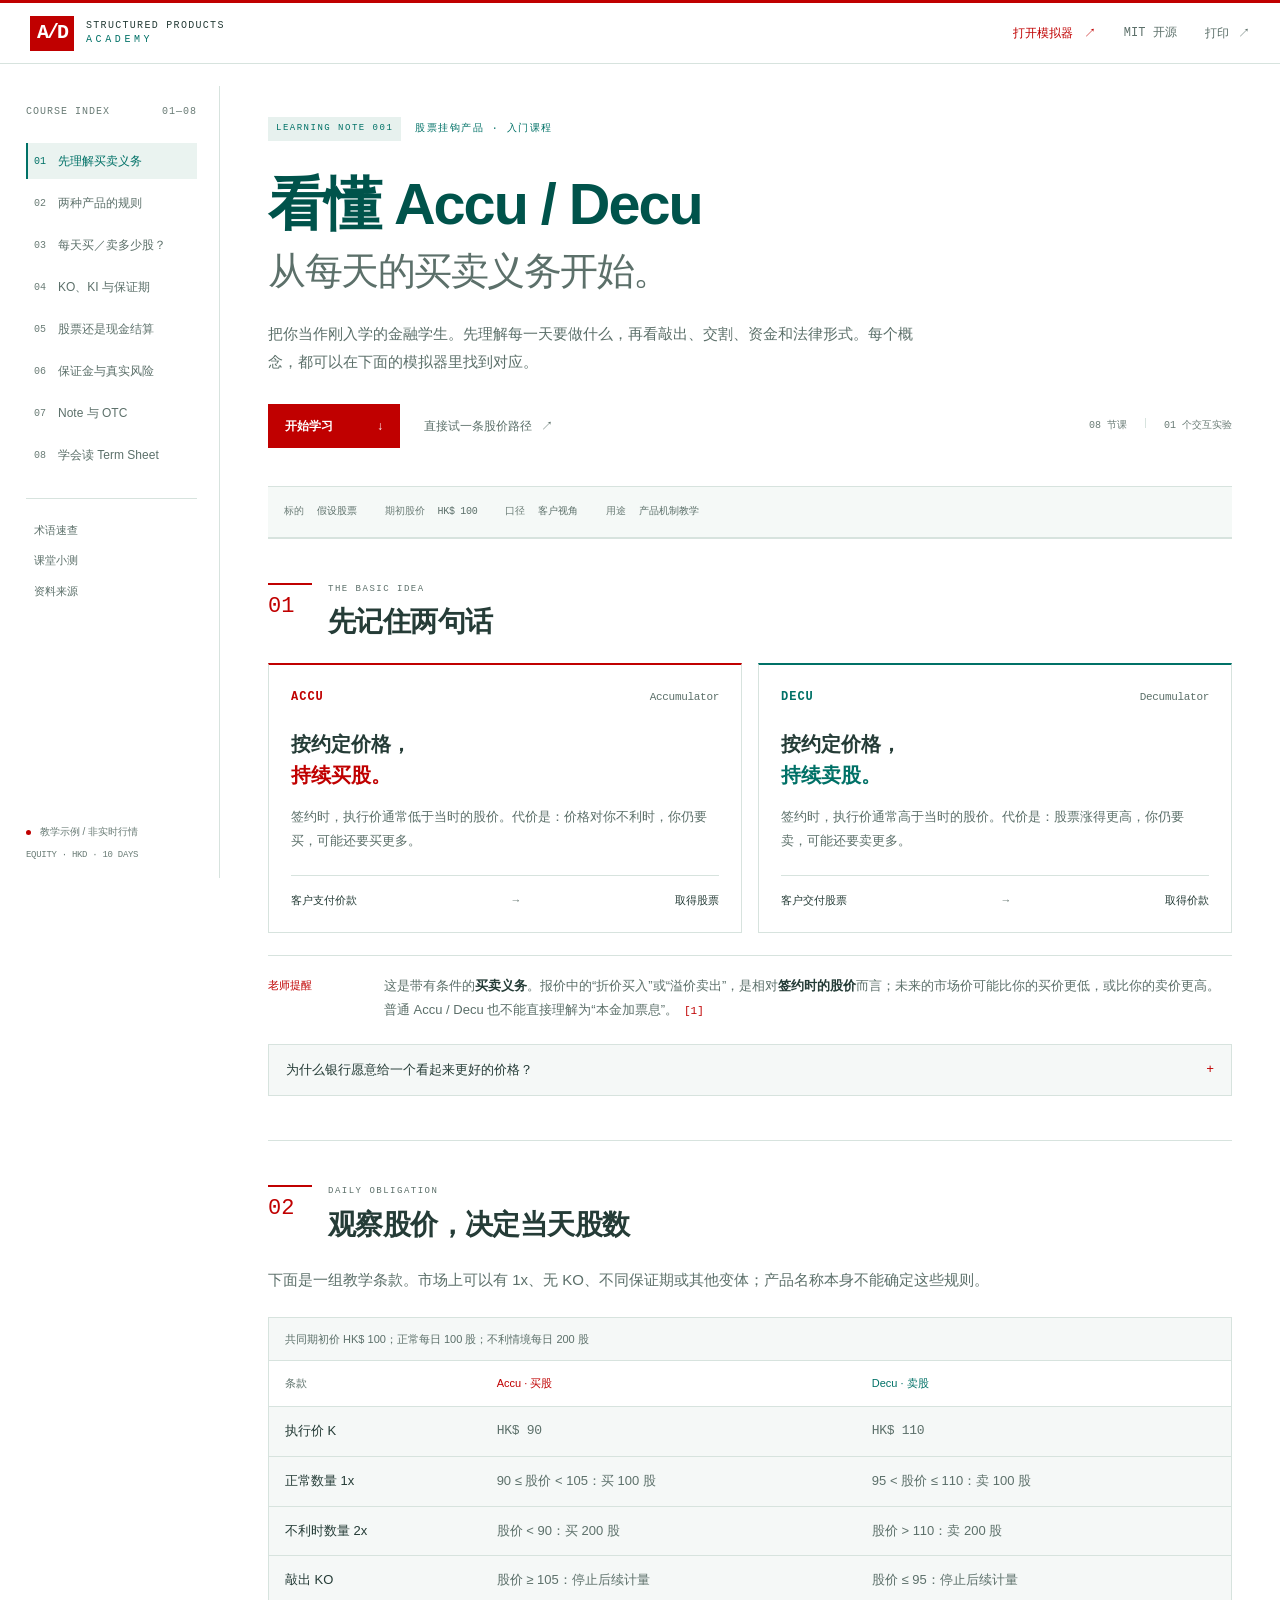
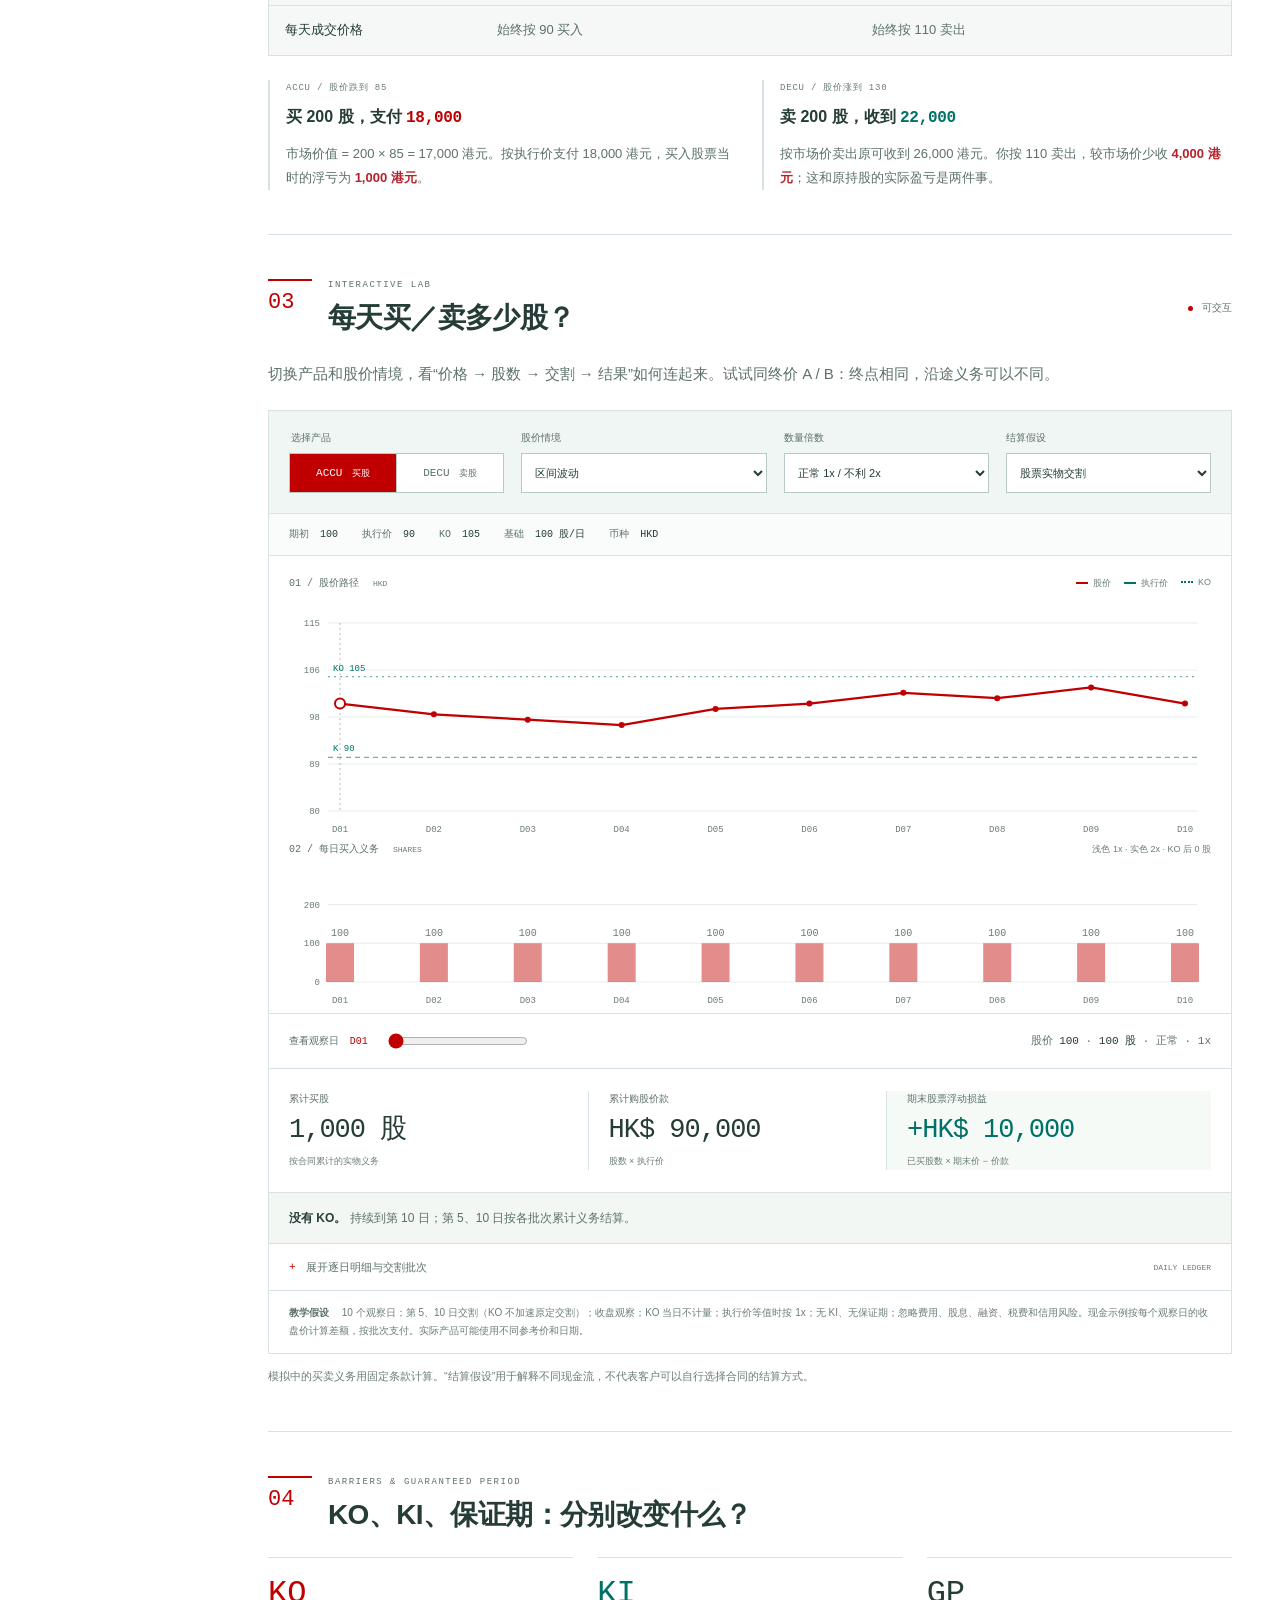
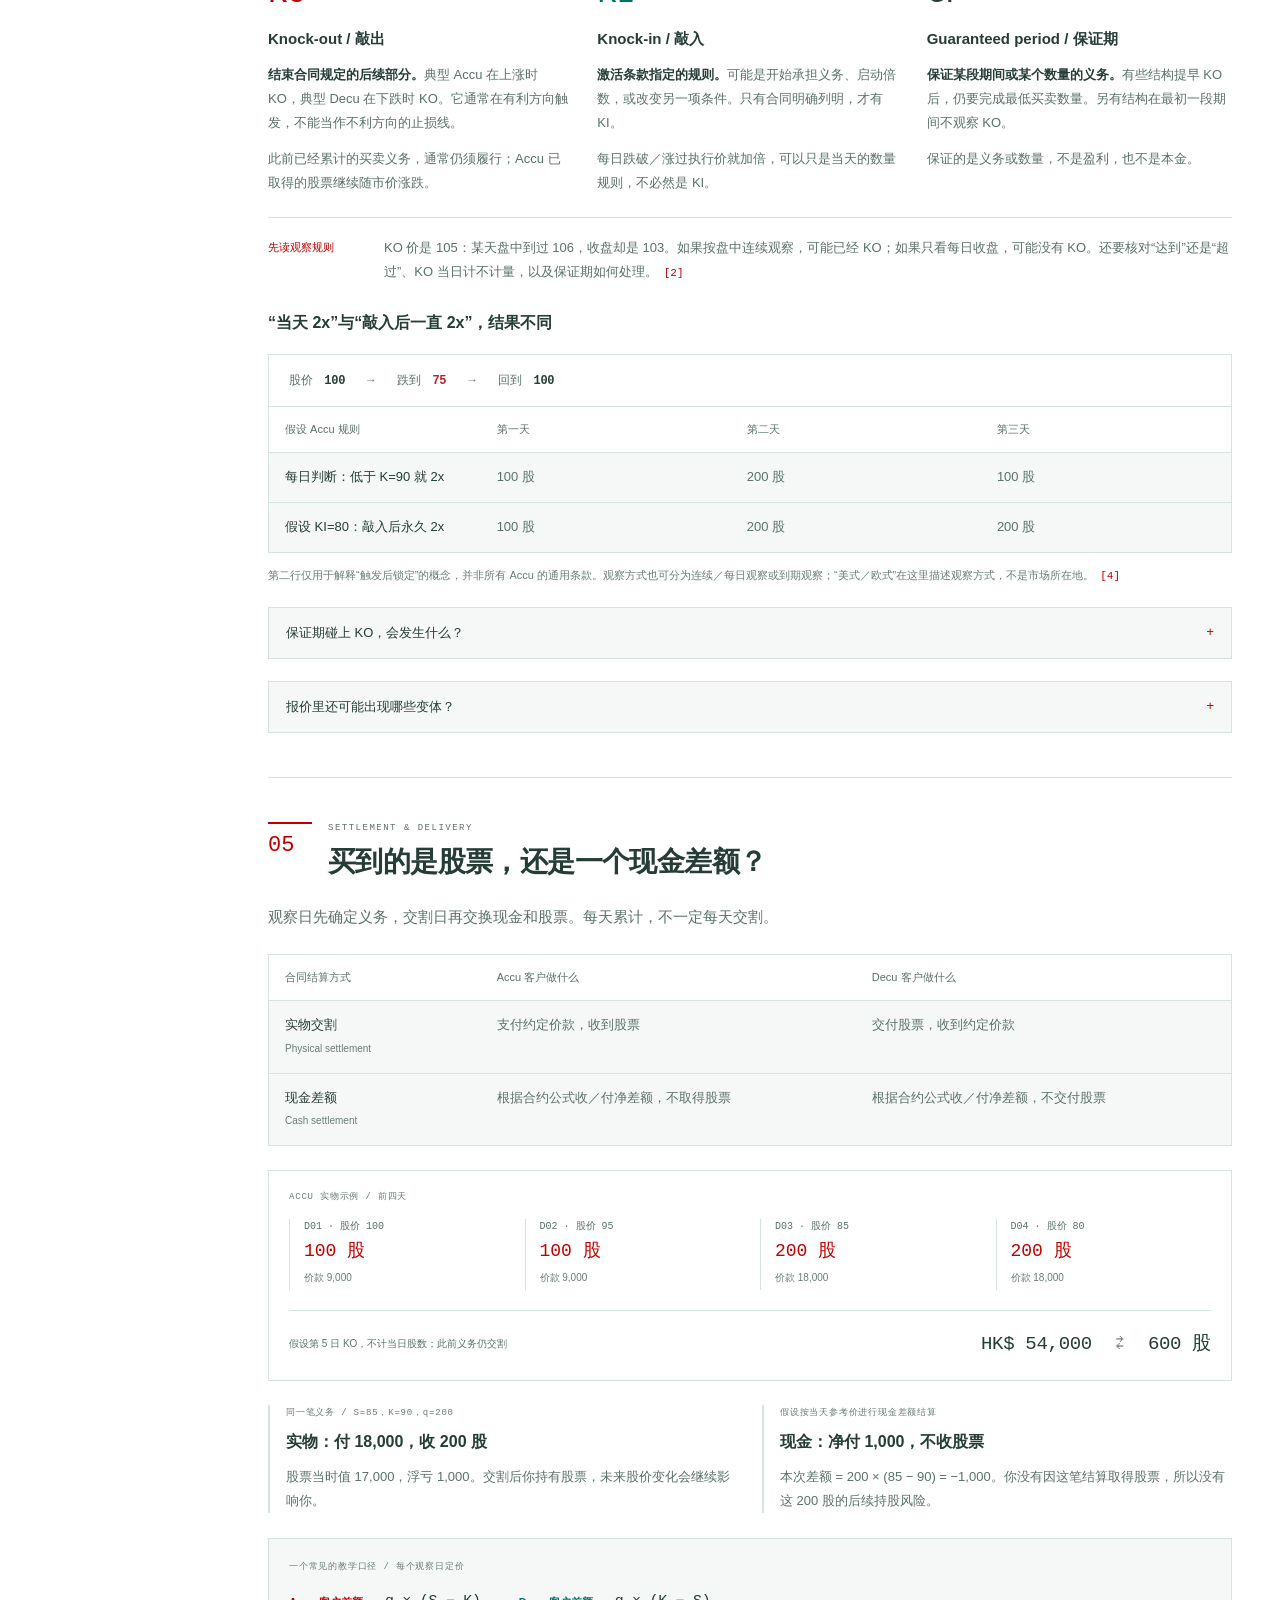
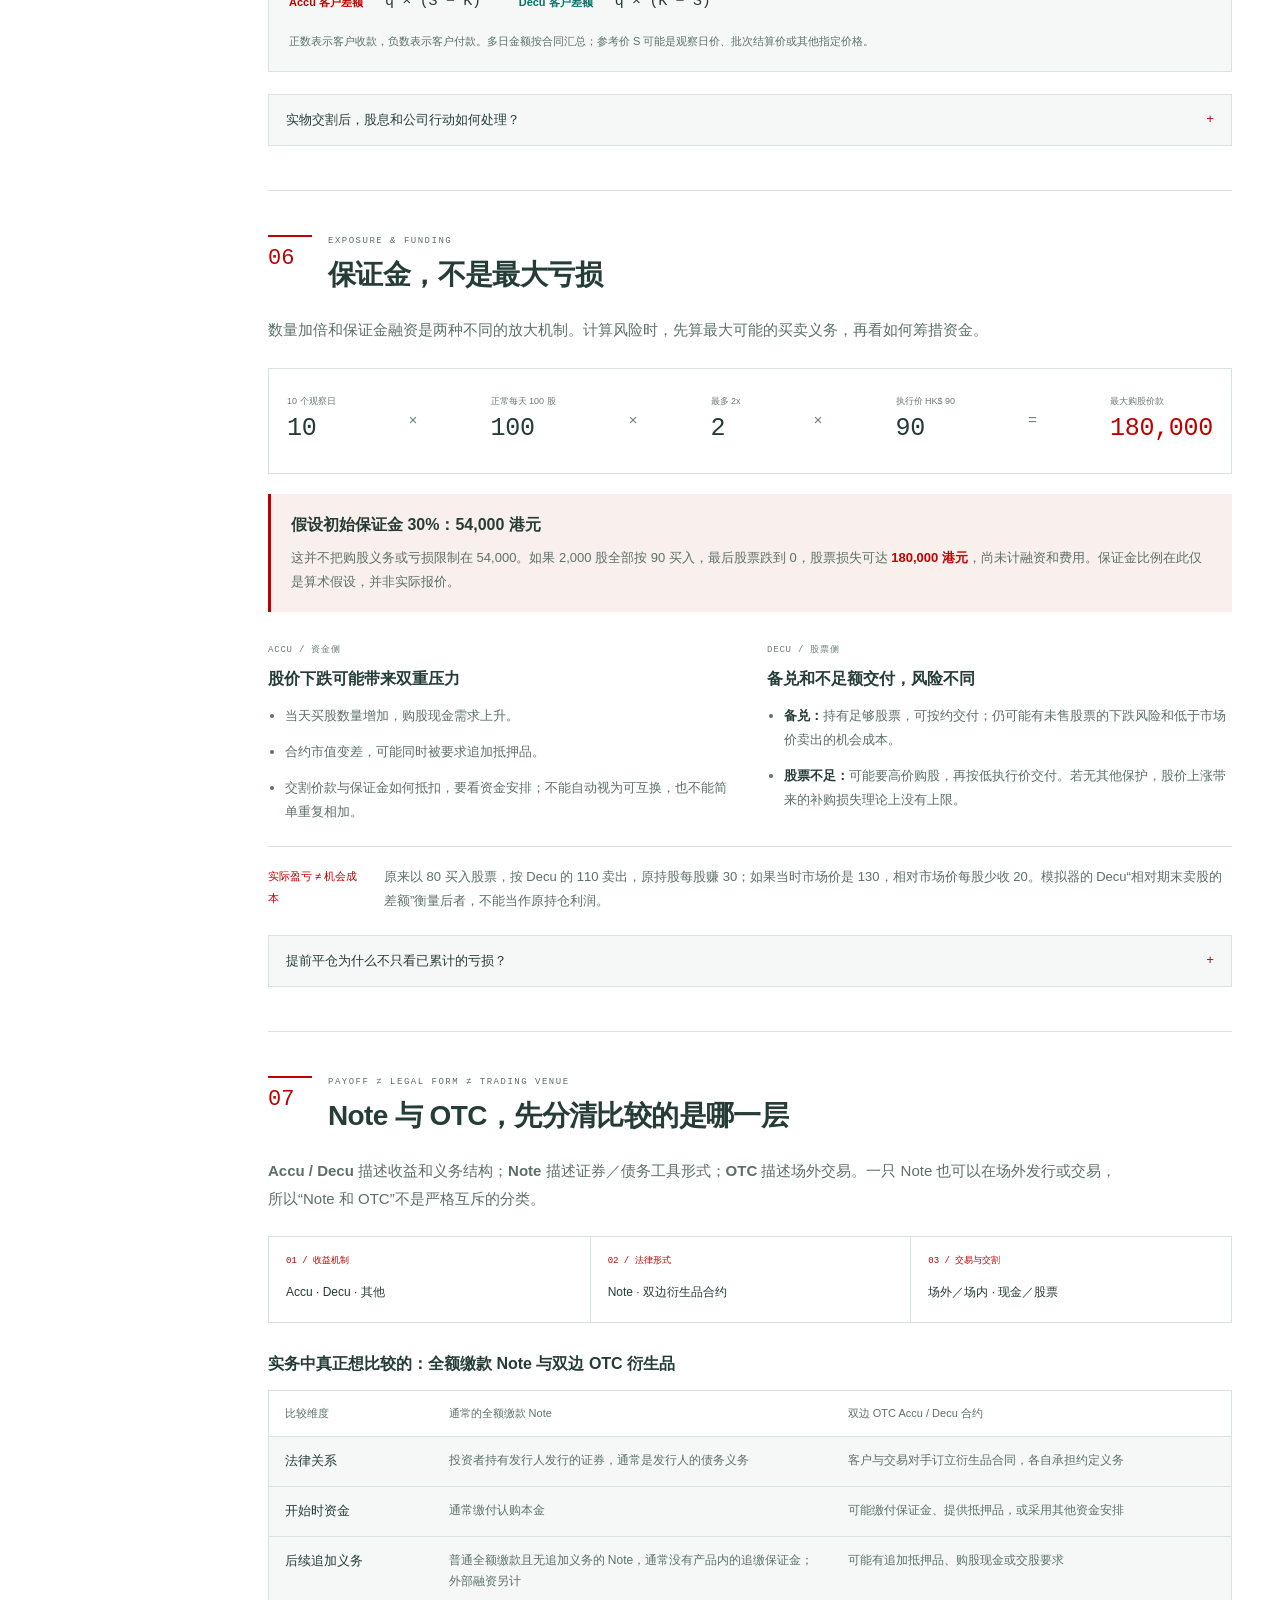
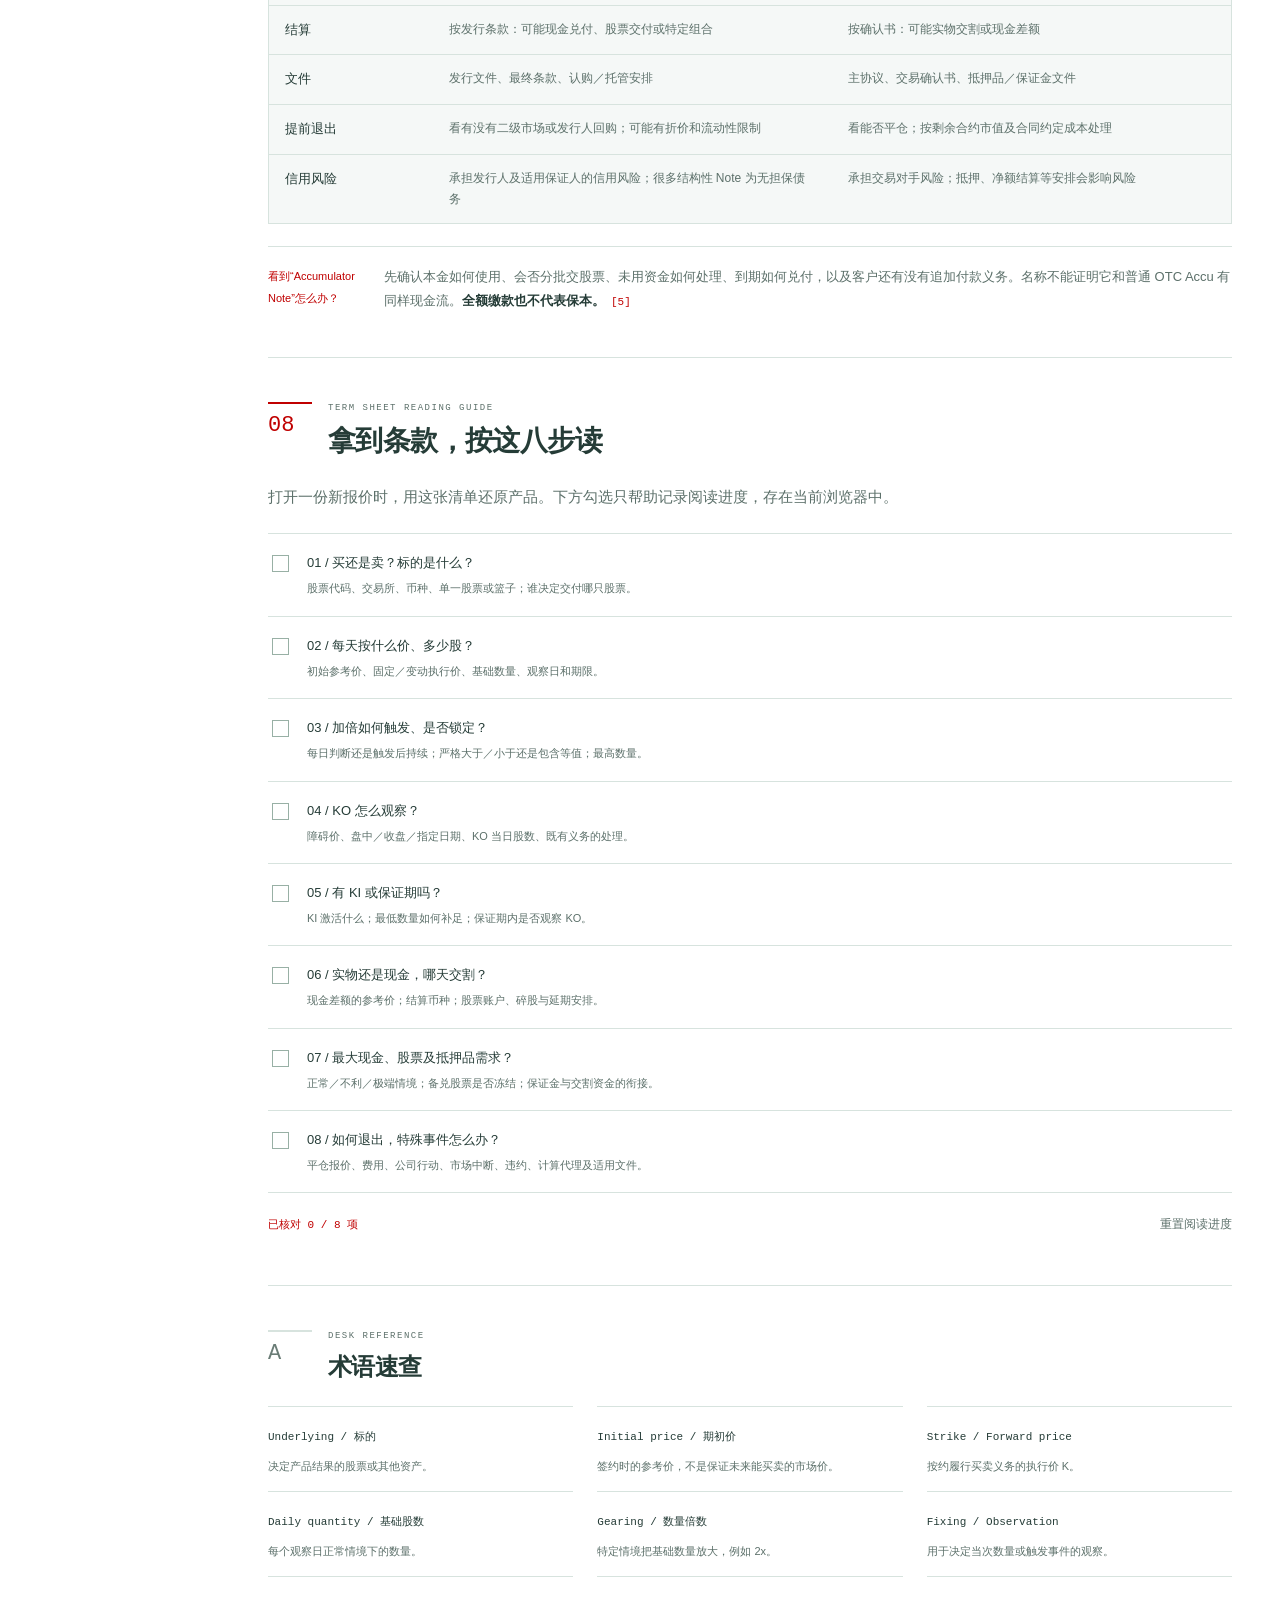
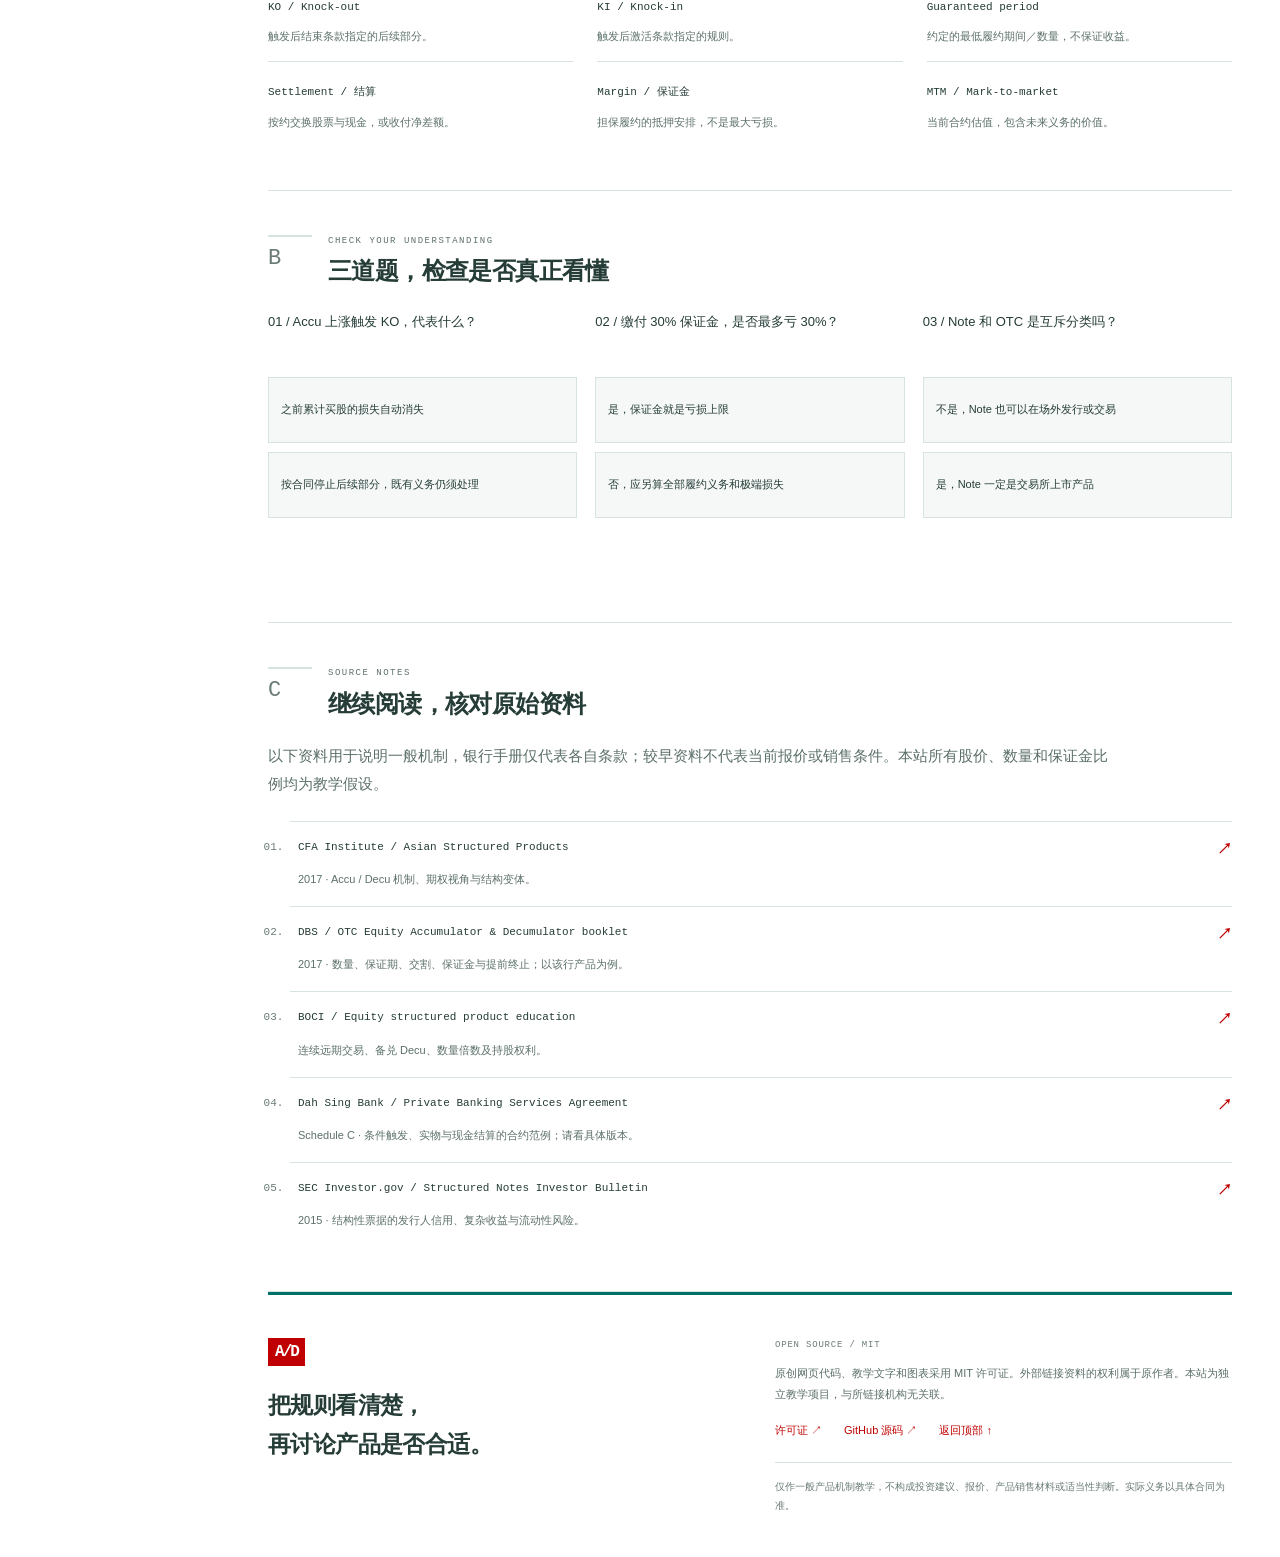
==== commit 934f4cdd: "Apply white background with CTBC red and green palette" ====
--- a/index.html
+++ b/index.html
@@ -3,21 +3,31 @@
 <head>
   <meta charset="utf-8">
   <meta name="viewport" content="width=device-width, initial-scale=1">
-  <meta name="theme-color" content="#101112">
+  <meta name="theme-color" content="#ffffff">
   <meta name="description" content="从零理解 Accumulator 与 Decumulator：用交互模拟器学习每日股数、KO/KI、股票与现金结算、保证金，以及 Note 与 OTC 的区别。">
   <title>Accu / Decu Academy — 结构性产品入门</title>
-  <link rel="icon" href="[data-uri]" type="image/svg+xml">
+  <link rel="icon" href="[data-uri]" type="image/svg+xml">
   <style>
-:root{color-scheme:dark;--bg:#101112;--panel:#17191b;--panel-deep:#111315;--text:#eeeae3;--muted:#abaeb0;--faint:#81868a;--line:#35383b;--orange:#ff9c43;--blue:#92bee8;--green:#8ad0b5;--red:#f4979d;--mono:"SFMono-Regular",Consolas,"Liberation Mono",monospace;--sans:-apple-system,BlinkMacSystemFont,"Segoe UI","PingFang SC","Microsoft YaHei",sans-serif}
-*{box-sizing:border-box}html{scroll-behavior:smooth;scroll-padding-top:90px}body{margin:0;background:var(--bg);color:var(--text);font:15px/1.85 var(--sans);-webkit-font-smoothing:antialiased}::selection{background:#613e21;color:#fff}a{color:inherit;text-decoration:none}a:hover{color:var(--orange)}button,input,select{font:inherit}button,a,input,select,summary{-webkit-tap-highlight-color:transparent}button{cursor:pointer}button:focus-visible,a:focus-visible,input:focus-visible,select:focus-visible,summary:focus-visible{outline:2px solid var(--orange);outline-offset:5px}button:disabled{cursor:default}button{color:inherit}h1,h2,h3,p{margin:0}p+p{margin-top:12px}h2{font-size:28px;line-height:1.4;letter-spacing:-.6px}h3{font-size:18px;line-height:1.6;font-weight:600}strong,b{font-weight:600}em{font-style:normal}.mono,code{font-family:var(--mono);font-variant-numeric:tabular-nums;letter-spacing:-.3px}.orange{color:var(--orange)}.blue{color:var(--blue)}.negative{color:var(--red)}.positive{color:var(--green)}.skip-link{position:fixed;top:-60px;left:16px;z-index:100;background:var(--orange);color:#111;padding:8px 20px}.skip-link:focus{top:10px;color:#111}
-.topbar{height:64px;position:sticky;top:0;z-index:20;display:flex;align-items:center;justify-content:space-between;padding:0 30px;border-bottom:1px solid var(--line);background:var(--bg)}.brand{display:flex;align-items:center;gap:12px;font:10px/1.4 var(--mono);letter-spacing:1.3px}.brand-mark{display:inline-flex;align-items:center;justify-content:center;background:var(--orange);color:#101112;font:700 20px/1 var(--mono);letter-spacing:-2px;width:44px;height:35px}.brand-sub{display:block;color:var(--orange);letter-spacing:3.6px}.topbar-actions{display:flex;align-items:center;gap:28px;font-size:12px}.terminal-link{color:var(--orange)}.terminal-link span{margin-left:8px}.source-link{color:var(--muted);font-family:var(--mono)}.icon-button{border:0;background:none;padding:8px 0;font-size:12px;color:var(--muted)}.icon-button:hover{color:var(--text)}.icon-button span{margin-left:6px}.menu-button{display:none}.reading-progress{height:2px;position:fixed;top:63px;left:0;width:100%;z-index:21;pointer-events:none}.reading-progress span{display:block;height:100%;width:0;background:var(--orange)}.layout{display:grid;grid-template-columns:220px minmax(0,1fr);max-width:1480px;margin:0 auto}.sidebar{position:sticky;top:86px;height:calc(100vh - 108px);border-right:1px solid var(--line);padding:20px 22px 12px 26px;display:flex;flex-direction:column}.sidebar-label{font:10px var(--mono);letter-spacing:1px;color:var(--faint);display:flex;justify-content:space-between;margin-bottom:26px}.sidebar nav{display:grid;gap:6px}.nav-item{font-size:12px;padding:9px 6px;display:flex;align-items:center;gap:12px;color:var(--muted);border-left:2px solid transparent;line-height:1.5}.nav-item span{font:10px var(--mono);color:var(--faint)}.nav-item:hover{color:var(--text);background:#1d1e20}.nav-item.active{color:var(--orange);border-left-color:var(--orange);background:#221b15}.nav-item.active span{color:var(--orange)}.sidebar-secondary{border-top:1px solid var(--line);margin-top:25px;padding:21px 8px;display:grid;gap:10px;font-size:11px;color:var(--muted)}.sidebar-note{font-size:10px;color:var(--faint);margin-top:auto;padding-top:24px;line-height:2.2}.sidebar-note .mono{font-size:9px}.status-dot{width:5px;height:5px;border-radius:50%;display:inline-block;background:var(--orange);margin-right:6px;vertical-align:middle}main{min-width:0;padding:0 48px}.hero{padding:53px 0 0;border-bottom:1px solid var(--line)}.eyebrow{font:10px/1.5 var(--mono);letter-spacing:1.5px;color:var(--muted);text-transform:uppercase}.hero>.eyebrow{display:flex;align-items:center;gap:14px;flex-wrap:wrap}.eyebrow-block{background:#2d2117;color:var(--orange);padding:5px 8px;font-size:9px}h1{font-size:clamp(38px,4.5vw,62px);line-height:1.28;letter-spacing:-2px;margin-top:27px;font-weight:650}h1 span{display:block;color:var(--muted);font-size:clamp(27px,3vw,40px);font-weight:450;letter-spacing:-1.5px;margin-top:5px}.hero-deck{margin-top:25px;max-width:660px;font-size:15px;color:var(--muted);line-height:1.85}.hero-bottom{display:flex;align-items:center;gap:24px;margin-top:28px;flex-wrap:wrap}.primary-button{display:inline-flex;justify-content:space-between;gap:44px;background:var(--orange);color:#101112;padding:11px 17px;font-size:12px;font-weight:650}.primary-button:hover{background:#ffb26b;color:#101112}.text-button{border:0;background:none;font-size:12px;color:var(--muted);padding:8px 0}.text-button:hover{color:var(--orange)}.text-button span{padding-left:6px}.hero-meta{margin-left:auto;font-size:10px;color:var(--faint);font-family:var(--mono)}.hero-meta i{display:inline-block;height:10px;width:1px;background:var(--line);margin:0 12px}.report-strip{display:flex;flex-wrap:wrap;gap:10px 28px;border-top:1px solid var(--line);margin-top:38px;padding:15px 0;color:var(--muted);font-size:10px}.report-strip b{color:var(--faint);font-weight:400;margin-right:10px}.lesson{padding:44px 0;border-bottom:1px solid var(--line);scroll-margin-top:0}.section-heading{display:flex;align-items:center;gap:16px;margin-bottom:22px}.section-number{font:22px/1.4 var(--mono);align-self:flex-start;color:var(--orange);width:44px;flex:none;border-top:2px solid var(--orange);padding-top:7px}.section-heading .eyebrow{margin-bottom:6px;font-size:9px}.section-intro{max-width:850px;color:var(--muted);margin-bottom:23px}.product-pair{display:grid;grid-template-columns:1fr 1fr;gap:16px}.product-card{border:1px solid var(--line);background:var(--panel);padding:22px}.product-card-top{display:flex;justify-content:space-between;align-items:center;color:var(--muted);font-size:11px;margin-bottom:21px;gap:10px}.product-tag{font:600 12px var(--mono);letter-spacing:1px;color:var(--orange)}.product-tag.decu{color:var(--blue)}.product-card h3{font-size:20px;line-height:1.55}.product-card em{display:block;color:var(--orange)}.product-card:nth-child(2) em{color:var(--blue)}.product-card p{font-size:13px;color:var(--muted);margin-top:14px}.mini-flow{display:flex;gap:12px;align-items:center;justify-content:space-between;border-top:1px solid var(--line);margin-top:22px;padding-top:14px;font-size:11px}.mini-flow b{color:var(--faint)}.teaching-note{display:grid;grid-template-columns:100px 1fr;gap:16px;padding:18px 0 0;margin-top:22px;border-top:1px solid var(--line)}.note-label{font-size:11px;color:var(--orange);line-height:2}.teaching-note p{font-size:13px;color:var(--muted)}.teaching-note strong{color:var(--text)}.citation{font:11px var(--mono);color:var(--orange);margin-left:6px;white-space:nowrap}.explain{margin-top:22px;border:1px solid var(--line);background:var(--panel)}summary{cursor:pointer;list-style:none}summary::-webkit-details-marker{display:none}.explain summary{padding:13px 17px;font-size:13px;display:flex;justify-content:space-between;gap:18px}.explain summary::after{content:"+";color:var(--orange);font-family:var(--mono)}.explain[open] summary::after{content:"−"}.explain[open] summary{border-bottom:1px solid var(--line)}.explain>div{padding:17px;font-size:13px;color:var(--muted)}.explain strong{color:var(--text)}.table-wrap{overflow-x:auto;max-width:100%;border:1px solid var(--line);background:var(--panel)}table{border-collapse:collapse;width:100%;text-align:left;font-size:13px}caption{text-align:left;color:var(--muted);padding:11px 16px;font-size:11px;border-bottom:1px solid var(--line)}th,td{padding:13px 16px;vertical-align:top;border-bottom:1px solid var(--line);line-height:1.75}thead th{font-weight:500;color:var(--muted);font-size:11px;background:var(--panel-deep)}tbody th{font-weight:500;width:22%;white-space:normal}tbody td{color:var(--muted)}tbody tr:last-child th,tbody tr:last-child td{border-bottom:0}table small{color:var(--faint);font-size:10px;font-weight:400}.example-grid{display:grid;grid-template-columns:1fr 1fr;gap:24px;margin-top:24px}.worked-example{border-left:2px solid var(--line);padding:0 0 0 16px}.small-label{font:9px/1.8 var(--mono);letter-spacing:.8px;color:var(--faint);display:block}.worked-example h3{margin-top:8px;font-size:16px}.worked-example p{font-size:13px;margin-top:10px;color:var(--muted)}.live-label{margin-left:auto;white-space:nowrap;font-size:10px;color:var(--muted)}.simulator{background:var(--panel-deep);border:1px solid var(--line)}.sim-controls{display:grid;grid-template-columns:1.05fr 1.2fr 1fr 1fr;gap:17px;padding:20px;background:var(--panel);border-bottom:1px solid var(--line)}.sim-controls label,.sim-controls legend{font-size:10px;color:var(--muted);line-height:1.4;display:block}.sim-controls select{display:block;width:100%;margin-top:8px;min-height:40px;padding:9px 26px 9px 9px;border:1px solid #46494d;border-radius:0;background:#101214;color:var(--text);font-size:11px}.sim-controls fieldset{border:0;padding:0;margin:0;min-width:0}.segmented{display:flex;border:1px solid #46494d;margin-top:8px;height:40px}.segmented button{font:11px var(--mono);border:0;flex:1;padding:0 6px;background:var(--panel-deep);color:var(--muted)}.segmented button+button{border-left:1px solid #46494d}.segmented button span{font:9px var(--sans);margin-left:3px}.segmented button.selected{background:var(--orange);color:#101112}.simulator.decu .segmented button.selected{background:var(--blue)}.sim-terms{display:flex;flex-wrap:wrap;padding:13px 20px;gap:8px 24px;font:10px/1.5 var(--mono);color:var(--muted);border-bottom:1px solid var(--line)}.sim-terms b{font-weight:500;color:var(--text);margin-left:5px}.sim-terms .orange b{color:var(--orange)}.chart-header{padding:20px 20px 0;display:flex;align-items:center;justify-content:space-between;gap:10px;font:10px var(--mono);color:var(--muted)}.chart-unit{color:var(--faint);font-size:8px;padding-left:8px}.chart-legend{display:flex;flex-wrap:wrap;gap:13px;font:9px var(--sans);color:var(--faint)}.legend-line{display:inline-block;width:12px;height:0;border-top:2px solid var(--orange);margin-right:5px;vertical-align:middle}.blue-line{border-color:var(--blue);border-top-style:dashed}.dotted-line{border-color:var(--green);border-top-style:dotted}.chart-container{padding:0 12px;min-width:0}.chart-container svg{display:block;width:100%;overflow:visible}.chart-container svg text{font:10px var(--mono);fill:var(--faint)}.chart-container .chart-tick{font-size:9px}.chart-container .reference-label{font-size:9px}.chart-container .chart-point{cursor:pointer}.chart-container .chart-point:focus{outline:none;stroke:var(--text);stroke-width:3}.chart-container .focus-circle{fill:var(--panel-deep);stroke:var(--orange);stroke-width:2}.quantity-heading{padding-top:0}.chart-note{font:9px var(--sans);color:var(--faint)}.day-inspector{display:flex;align-items:center;flex-wrap:wrap;gap:13px 18px;border-top:1px solid var(--line);border-bottom:1px solid var(--line);padding:13px 20px;min-height:54px;font-size:10px}.day-inspector label{color:var(--muted);white-space:nowrap}.day-inspector output{font-family:var(--mono);color:var(--orange);margin-left:8px}.day-inspector input{width:140px;min-height:24px;accent-color:var(--orange);flex-shrink:0}.day-inspector #day-detail{margin-left:auto;font:11px/1.5 var(--mono);color:var(--muted)}#day-detail strong{color:var(--text);font-weight:500}.sim-stats{display:grid;grid-template-columns:1fr 1fr 1.15fr;padding:22px 20px;gap:16px}.sim-stats>div+div{border-left:1px solid var(--line);padding-left:20px}.sim-stats span{font-size:10px;color:var(--muted);display:block;line-height:1.5}.sim-stats strong{display:block;font-size:27px;line-height:1.3;font-weight:500;white-space:nowrap;margin:7px 0 6px;letter-spacing:-1px}.sim-stats small{font-size:9px;color:var(--faint);display:block;line-height:1.7}.sim-status{padding:14px 20px;border-top:1px solid var(--line);font-size:12px;color:var(--muted);background:var(--panel)}.sim-status b{color:var(--text)}.path-lesson{padding:14px 20px;font-size:12px;color:var(--orange);background:#201b15;border-top:1px solid var(--line)}[hidden]{display:none!important}.sim-table{border-top:1px solid var(--line)}.sim-table summary{padding:13px 20px;display:flex;gap:10px;justify-content:space-between;align-items:center;font-size:11px;color:var(--muted)}.sim-table summary::before{content:"+";color:var(--orange);font-family:var(--mono)}.sim-table[open] summary::before{content:"−"}.sim-table summary span{margin-left:auto;font:8px var(--mono);color:var(--faint)}.sim-table .table-wrap{border:0;border-top:1px solid var(--line)}.sim-table table{font-family:var(--mono);font-size:11px}.sim-table td,.sim-table th{padding:9px 20px;font-weight:400;white-space:nowrap}.sim-table tbody td:first-child{color:var(--text)}.sim-table tfoot{background:#1d2023;color:var(--text);border-top:1px solid var(--line)}.sim-table .text-button{margin:2px 20px 13px;color:var(--orange)}.settlement-batches{display:grid;grid-template-columns:1fr 1fr;gap:12px;padding:16px 20px;font-size:10px;color:var(--muted)}.settlement-batches b{display:block;margin-top:5px;color:var(--text);font:11px var(--mono)}.sim-assumptions{border-top:1px solid var(--line);padding:13px 20px;font-size:10px;color:var(--faint);line-height:1.8}.sim-assumptions b{color:var(--muted);padding-right:10px}.below-note{font-size:11px;color:var(--faint);margin-top:13px;line-height:1.8}.mechanism-grid{display:grid;grid-template-columns:repeat(3,1fr);gap:24px}.mechanism-grid article{border-top:1px solid var(--line);padding-top:20px}.mechanism-code{display:block;font:32px/1 var(--mono);margin-bottom:17px}.mechanism-grid h3{font-size:15px;margin-bottom:12px}.mechanism-grid p{font-size:13px;color:var(--muted)}.mechanism-grid strong{color:var(--text)}.comparison-panel{margin-top:26px}.comparison-panel h3{margin-bottom:18px;font-size:16px}.rule-timeline{display:flex;align-items:center;gap:20px;padding:14px 20px;border:1px solid var(--line);border-bottom:0;background:var(--panel-deep);font-size:12px;color:var(--muted)}.rule-timeline b{color:var(--text);margin-left:8px}.rule-timeline b.negative{color:var(--red)}.rule-timeline i{font-style:normal;color:var(--faint)}.worked-flow{margin-top:24px;border:1px solid var(--line);padding:18px 20px;background:var(--panel-deep)}.flow-days{display:grid;grid-template-columns:repeat(4,1fr);margin-top:14px;gap:20px}.flow-days>div{border-left:1px solid var(--line);padding-left:14px}.flow-days span{font:10px var(--mono);color:var(--muted);display:block}.flow-days b{display:block;margin-top:5px;font:18px var(--mono);color:var(--orange)}.flow-days small{font-size:10px;color:var(--faint)}.flow-result{border-top:1px solid var(--line);margin-top:20px;padding-top:16px;display:flex;justify-content:space-between;align-items:center;flex-wrap:wrap;gap:15px}.flow-result>span{font-size:10px;color:var(--muted)}.flow-result strong{font-size:19px;font-weight:500}.flow-result strong span{color:var(--faint);padding:0 12px}.formula-block{background:var(--panel);padding:20px;margin-top:25px;border:1px solid var(--line)}.formula-block p{display:flex;flex-wrap:wrap;align-items:center;gap:12px 22px;margin-top:13px}.formula-block b{font-size:11px}.formula-block code{font-size:15px;color:var(--text);margin-right:16px}.formula-block small{display:block;font-size:11px;color:var(--muted);margin-top:15px}.exposure-calculation{display:flex;align-items:center;gap:14px;justify-content:space-between;padding:24px 18px;border:1px solid var(--line);background:var(--panel-deep);margin-top:24px}.exposure-calculation span{font-size:9px;color:var(--faint);display:block}.exposure-calculation b{font-size:25px;font-weight:450;line-height:1.6;display:block}.exposure-calculation i{font:15px var(--mono);color:var(--faint)}.warning-box{border-left:3px solid var(--orange);background:#221c16;padding:18px 20px;margin-top:20px}.warning-box h3{font-size:16px}.warning-box p{font-size:13px;color:var(--muted);margin-top:8px}.warning-box strong{color:var(--orange)}.risk-columns{display:grid;grid-template-columns:1fr 1fr;gap:34px;margin-top:30px}.risk-columns h3{margin-top:8px;font-size:16px}.risk-columns ul{padding-left:17px;font-size:13px;color:var(--muted);margin:12px 0 0}.risk-columns li+li{margin-top:12px}.risk-columns strong{color:var(--text)}.classification{display:grid;grid-template-columns:repeat(3,1fr);gap:0;border:1px solid var(--line);background:var(--panel-deep);margin-top:24px}.classification>div{padding:17px}.classification>div+div{border-left:1px solid var(--line)}.classification span{display:block;font:9px var(--mono);color:var(--orange);margin-bottom:10px}.classification b{font-size:12px;font-weight:500}.table-title{margin:28px 0 13px;font-size:16px}.wrapper-table th:first-child{width:17%}.wrapper-table td{width:41.5%;font-size:12px}.term-checklist{border-top:1px solid var(--line)}.term-checklist label{display:flex;align-items:flex-start;gap:18px;padding:17px 4px;border-bottom:1px solid var(--line);cursor:pointer}.term-checklist input{appearance:none;width:17px;height:17px;border:1px solid #62676c;flex-shrink:0;margin:4px 0 0;display:grid;place-content:center;cursor:pointer}.term-checklist input:checked{background:var(--orange);border-color:var(--orange)}.term-checklist input:checked::before{content:"✓";font:bold 12px var(--sans);color:#101112}.term-checklist b{font-size:13px;display:block;font-weight:500}.term-checklist small{display:block;font-size:11px;color:var(--muted);margin-top:3px}.term-checklist input:checked+span b{color:var(--orange)}.checklist-footer{display:flex;justify-content:space-between;align-items:center;margin-top:15px;font:11px var(--mono);color:var(--orange)}.appendix-number{color:var(--faint);border-color:var(--line)}.appendix h2{font-size:24px}.glossary-grid{display:grid;grid-template-columns:repeat(3,1fr);gap:0 24px}.glossary-grid>div{padding:14px 0;border-top:1px solid var(--line)}.glossary-grid b{font:11px var(--mono);color:var(--text)}.glossary-grid p{font-size:11px;color:var(--muted);margin-top:8px}.quiz-grid{display:grid;grid-template-columns:repeat(3,1fr);gap:18px}.quiz{margin:0;padding:0;border:0;min-width:0}.quiz legend{padding:0;font-size:13px;font-weight:500;min-height:55px;line-height:1.8;width:100%;float:left;margin-bottom:12px}.quiz button{clear:both;display:block;width:100%;border:1px solid var(--line);background:var(--panel);font-size:11px;text-align:left;padding:12px;line-height:1.75;min-height:66px}.quiz button+button{margin-top:9px}.quiz button:hover{border-color:var(--faint)}.quiz button.chosen-correct{border-color:var(--green);background:#16231e;color:var(--green)}.quiz button.chosen-wrong{border-color:var(--red);background:#28191c;color:var(--red)}.quiz-feedback{font-size:11px;color:var(--muted);min-height:48px;margin-top:12px}.source-list{padding:0 0 0 22px;margin:0;list-style:decimal-leading-zero}.source-list li{padding:16px 0 16px 8px;border-top:1px solid var(--line);font:11px var(--mono);color:var(--faint)}.source-list a{display:flex;justify-content:space-between;gap:20px;color:var(--text);line-height:1.7}.source-list a:hover{color:var(--orange)}.source-list a b{color:var(--orange);font-size:15px}.source-list p{font:11px/1.8 var(--sans);color:var(--muted);margin-top:7px}.site-footer{padding:42px 0;display:grid;grid-template-columns:1fr 1fr;gap:50px}.site-footer .brand-mark{width:37px;height:28px;font-size:16px;margin-bottom:20px}.site-footer h2{font-size:23px;line-height:1.7}.footer-details p{font-size:11px;color:var(--muted);margin-top:10px}.footer-links{display:flex;gap:22px;flex-wrap:wrap;font-size:11px;color:var(--orange);margin-top:16px}.footer-details p.disclaimer{font-size:10px;color:var(--faint);border-top:1px solid var(--line);padding-top:15px;margin-top:22px}
+:root{color-scheme:light;--bg:#ffffff;--panel:#f5f8f7;--panel-deep:#ffffff;--text:#253c37;--muted:#5c706a;--faint:#6a7c76;--line:#d7e3de;--brand-red:#c00000;--brand-green:#007167;--green:#007167;--red:#b4232c;--mono:"SFMono-Regular",Consolas,"Liberation Mono",monospace;--sans:-apple-system,BlinkMacSystemFont,"Segoe UI","PingFang SC","Microsoft YaHei",sans-serif}
+*{box-sizing:border-box}html{scroll-behavior:smooth;scroll-padding-top:90px}body{margin:0;background:var(--bg);color:var(--text);font:15px/1.85 var(--sans);-webkit-font-smoothing:antialiased}::selection{background:#daeae8;color:#00534b}a{color:inherit;text-decoration:none}a:hover{color:var(--brand-red)}button,input,select{font:inherit}button,a,input,select,summary{-webkit-tap-highlight-color:transparent}button{cursor:pointer}button:focus-visible,a:focus-visible,input:focus-visible,select:focus-visible,summary:focus-visible{outline:2px solid var(--brand-red);outline-offset:5px}button:disabled{cursor:default}button{color:inherit}h1,h2,h3,p{margin:0}p+p{margin-top:12px}h2{font-size:28px;line-height:1.4;letter-spacing:-.6px}h3{font-size:18px;line-height:1.6;font-weight:600}strong,b{font-weight:600}em{font-style:normal}.mono,code{font-family:var(--mono);font-variant-numeric:tabular-nums;letter-spacing:-.3px}.brand-red{color:var(--brand-red)}.brand-green{color:var(--brand-green)}.negative{color:var(--red)}.positive{color:var(--green)}.skip-link{position:fixed;top:-60px;left:16px;z-index:100;background:var(--brand-red);color:#fff;padding:8px 20px}.skip-link:focus{top:10px;color:#fff}
+.topbar{height:64px;position:sticky;top:0;z-index:20;display:flex;align-items:center;justify-content:space-between;padding:0 30px;border-top:3px solid var(--brand-red);border-bottom:1px solid var(--line);background:var(--bg)}.brand{display:flex;align-items:center;gap:12px;font:10px/1.4 var(--mono);letter-spacing:1.3px}.brand-mark{display:inline-flex;align-items:center;justify-content:center;background:var(--brand-red);color:#fff;font:700 20px/1 var(--mono);letter-spacing:-2px;width:44px;height:35px}.brand-sub{display:block;color:var(--brand-red);letter-spacing:3.6px}.topbar-actions{display:flex;align-items:center;gap:28px;font-size:12px}.terminal-link{color:var(--brand-red)}.terminal-link span{margin-left:8px}.source-link{color:var(--muted);font-family:var(--mono)}.icon-button{border:0;background:none;padding:8px 0;font-size:12px;color:var(--muted)}.icon-button:hover{color:var(--text)}.icon-button span{margin-left:6px}.menu-button{display:none}.reading-progress{height:2px;position:fixed;top:63px;left:0;width:100%;z-index:21;pointer-events:none}.reading-progress span{display:block;height:100%;width:0;background:var(--brand-red)}.layout{display:grid;grid-template-columns:220px minmax(0,1fr);max-width:1480px;margin:0 auto}.sidebar{position:sticky;top:86px;height:calc(100vh - 108px);border-right:1px solid var(--line);padding:20px 22px 12px 26px;display:flex;flex-direction:column}.sidebar-label{font:10px var(--mono);letter-spacing:1px;color:var(--faint);display:flex;justify-content:space-between;margin-bottom:26px}.sidebar nav{display:grid;gap:6px}.nav-item{font-size:12px;padding:9px 6px;display:flex;align-items:center;gap:12px;color:var(--muted);border-left:2px solid transparent;line-height:1.5}.nav-item span{font:10px var(--mono);color:var(--faint)}.nav-item:hover{color:var(--brand-green);background:#f0f6f3}.nav-item.active{color:var(--brand-green);border-left-color:var(--brand-green);background:#eaf3f0}.nav-item.active span{color:var(--brand-green)}.sidebar-secondary{border-top:1px solid var(--line);margin-top:25px;padding:21px 8px;display:grid;gap:10px;font-size:11px;color:var(--muted)}.sidebar-note{font-size:10px;color:var(--faint);margin-top:auto;padding-top:24px;line-height:2.2}.sidebar-note .mono{font-size:9px}.status-dot{width:5px;height:5px;border-radius:50%;display:inline-block;background:var(--brand-red);margin-right:6px;vertical-align:middle}main{min-width:0;padding:0 48px}.hero{padding:53px 0 0;border-bottom:1px solid var(--line)}.eyebrow{font:10px/1.5 var(--mono);letter-spacing:1.5px;color:var(--muted);text-transform:uppercase}.hero>.eyebrow{display:flex;align-items:center;gap:14px;flex-wrap:wrap}.eyebrow-block{background:#e7f1ee;color:var(--brand-green);padding:5px 8px;font-size:9px}h1{color:#00534b;font-size:clamp(38px,4.5vw,62px);line-height:1.28;letter-spacing:-2px;margin-top:27px;font-weight:650}h1 span{display:block;color:var(--muted);font-size:clamp(27px,3vw,40px);font-weight:450;letter-spacing:-1.5px;margin-top:5px}.hero-deck{margin-top:25px;max-width:660px;font-size:15px;color:var(--muted);line-height:1.85}.hero-bottom{display:flex;align-items:center;gap:24px;margin-top:28px;flex-wrap:wrap}.primary-button{display:inline-flex;justify-content:space-between;gap:44px;background:var(--brand-red);color:#fff;padding:11px 17px;font-size:12px;font-weight:650}.primary-button:hover{background:#a60000;color:#fff}.text-button{border:0;background:none;font-size:12px;color:var(--muted);padding:8px 0}.text-button:hover{color:var(--brand-red)}.text-button span{padding-left:6px}.hero-meta{margin-left:auto;font-size:10px;color:var(--faint);font-family:var(--mono)}.hero-meta i{display:inline-block;height:10px;width:1px;background:var(--line);margin:0 12px}.report-strip{display:flex;flex-wrap:wrap;gap:10px 28px;border-top:1px solid var(--line);margin-top:38px;padding:15px 0;color:var(--muted);font-size:10px}.report-strip b{color:var(--faint);font-weight:400;margin-right:10px}.lesson{padding:44px 0;border-bottom:1px solid var(--line);scroll-margin-top:0}.section-heading{display:flex;align-items:center;gap:16px;margin-bottom:22px}.section-number{font:22px/1.4 var(--mono);align-self:flex-start;color:var(--brand-red);width:44px;flex:none;border-top:2px solid var(--brand-red);padding-top:7px}.section-heading .eyebrow{margin-bottom:6px;font-size:9px}.section-intro{max-width:850px;color:var(--muted);margin-bottom:23px}.product-pair{display:grid;grid-template-columns:1fr 1fr;gap:16px}.product-card{border:1px solid var(--line);background:var(--panel);padding:22px}.product-card-top{display:flex;justify-content:space-between;align-items:center;color:var(--muted);font-size:11px;margin-bottom:21px;gap:10px}.product-tag{font:600 12px var(--mono);letter-spacing:1px;color:var(--brand-red)}.product-tag.decu{color:var(--brand-green)}.product-card h3{font-size:20px;line-height:1.55}.product-card em{display:block;color:var(--brand-red)}.product-card:nth-child(2) em{color:var(--brand-green)}.product-card p{font-size:13px;color:var(--muted);margin-top:14px}.mini-flow{display:flex;gap:12px;align-items:center;justify-content:space-between;border-top:1px solid var(--line);margin-top:22px;padding-top:14px;font-size:11px}.mini-flow b{color:var(--faint)}.teaching-note{display:grid;grid-template-columns:100px 1fr;gap:16px;padding:18px 0 0;margin-top:22px;border-top:1px solid var(--line)}.note-label{font-size:11px;color:var(--brand-red);line-height:2}.teaching-note p{font-size:13px;color:var(--muted)}.teaching-note strong{color:var(--text)}.citation{font:11px var(--mono);color:var(--brand-red);margin-left:6px;white-space:nowrap}.explain{margin-top:22px;border:1px solid var(--line);background:var(--panel)}summary{cursor:pointer;list-style:none}summary::-webkit-details-marker{display:none}.explain summary{padding:13px 17px;font-size:13px;display:flex;justify-content:space-between;gap:18px}.explain summary::after{content:"+";color:var(--brand-red);font-family:var(--mono)}.explain[open] summary::after{content:"−"}.explain[open] summary{border-bottom:1px solid var(--line)}.explain>div{padding:17px;font-size:13px;color:var(--muted)}.explain strong{color:var(--text)}.table-wrap{overflow-x:auto;max-width:100%;border:1px solid var(--line);background:var(--panel)}table{border-collapse:collapse;width:100%;text-align:left;font-size:13px}caption{text-align:left;color:var(--muted);padding:11px 16px;font-size:11px;border-bottom:1px solid var(--line)}th,td{padding:13px 16px;vertical-align:top;border-bottom:1px solid var(--line);line-height:1.75}thead th{font-weight:500;color:var(--muted);font-size:11px;background:var(--panel-deep)}tbody th{font-weight:500;width:22%;white-space:normal}tbody td{color:var(--muted)}tbody tr:last-child th,tbody tr:last-child td{border-bottom:0}table small{color:var(--faint);font-size:10px;font-weight:400}.example-grid{display:grid;grid-template-columns:1fr 1fr;gap:24px;margin-top:24px}.worked-example{border-left:2px solid var(--line);padding:0 0 0 16px}.small-label{font:9px/1.8 var(--mono);letter-spacing:.8px;color:var(--faint);display:block}.worked-example h3{margin-top:8px;font-size:16px}.worked-example p{font-size:13px;margin-top:10px;color:var(--muted)}.live-label{margin-left:auto;white-space:nowrap;font-size:10px;color:var(--muted)}.simulator{background:var(--panel-deep);border:1px solid var(--line)}.sim-controls{display:grid;grid-template-columns:1.05fr 1.2fr 1fr 1fr;gap:17px;padding:20px;background:var(--panel);border-bottom:1px solid var(--line)}.sim-controls label,.sim-controls legend{font-size:10px;color:var(--muted);line-height:1.4;display:block}.sim-controls select{display:block;width:100%;margin-top:8px;min-height:40px;padding:9px 26px 9px 9px;border:1px solid #b7c9c1;border-radius:0;background:#ffffff;color:var(--text);font-size:11px}.sim-controls fieldset{border:0;padding:0;margin:0;min-width:0}.segmented{display:flex;border:1px solid #b7c9c1;margin-top:8px;height:40px}.segmented button{font:11px var(--mono);border:0;flex:1;padding:0 6px;background:var(--panel-deep);color:var(--muted)}.segmented button+button{border-left:1px solid #b7c9c1}.segmented button span{font:9px var(--sans);margin-left:3px}.segmented button.selected{background:var(--brand-red);color:#fff}.simulator.decu .segmented button.selected{background:var(--brand-green);color:#fff}.sim-terms{display:flex;flex-wrap:wrap;padding:13px 20px;gap:8px 24px;font:10px/1.5 var(--mono);color:var(--muted);border-bottom:1px solid var(--line)}.sim-terms b{font-weight:500;color:var(--text);margin-left:5px}.sim-terms .brand-red b{color:var(--brand-red)}.chart-header{padding:20px 20px 0;display:flex;align-items:center;justify-content:space-between;gap:10px;font:10px var(--mono);color:var(--muted)}.chart-unit{color:var(--faint);font-size:8px;padding-left:8px}.chart-legend{display:flex;flex-wrap:wrap;gap:13px;font:9px var(--sans);color:var(--faint)}.legend-line{display:inline-block;width:12px;height:0;border-top:2px solid var(--brand-red);margin-right:5px;vertical-align:middle}.brand-green-line{border-color:var(--brand-green);border-top-style:dashed}.dotted-line{border-color:var(--green);border-top-style:dotted}.chart-container{padding:0 12px;min-width:0}.chart-container svg{display:block;width:100%;overflow:visible}.chart-container svg text{font:10px var(--mono);fill:var(--faint)}.chart-container .chart-tick{font-size:9px}.chart-container .reference-label{font-size:9px}.chart-container .chart-point{cursor:pointer}.chart-container .chart-point:focus{outline:none;stroke:var(--text);stroke-width:3}.chart-container .focus-circle{fill:var(--panel-deep);stroke:var(--brand-red);stroke-width:2}.quantity-heading{padding-top:0}.chart-note{font:9px var(--sans);color:var(--faint)}.day-inspector{display:flex;align-items:center;flex-wrap:wrap;gap:13px 18px;border-top:1px solid var(--line);border-bottom:1px solid var(--line);padding:13px 20px;min-height:54px;font-size:10px}.day-inspector label{color:var(--muted);white-space:nowrap}.day-inspector output{font-family:var(--mono);color:var(--brand-red);margin-left:8px}.day-inspector input{width:140px;min-height:24px;accent-color:var(--brand-red);flex-shrink:0}.day-inspector #day-detail{margin-left:auto;font:11px/1.5 var(--mono);color:var(--muted)}#day-detail strong{color:var(--text);font-weight:500}.sim-stats{display:grid;grid-template-columns:1fr 1fr 1.15fr;padding:22px 20px;gap:16px}.sim-stats>div+div{border-left:1px solid var(--line);padding-left:20px}.sim-stats span{font-size:10px;color:var(--muted);display:block;line-height:1.5}.sim-stats strong{display:block;font-size:27px;line-height:1.3;font-weight:500;white-space:nowrap;margin:7px 0 6px;letter-spacing:-1px}.sim-stats small{font-size:9px;color:var(--faint);display:block;line-height:1.7}.sim-status{padding:14px 20px;border-top:1px solid var(--line);font-size:12px;color:var(--muted);background:var(--panel)}.sim-status b{color:var(--text)}.path-lesson{padding:14px 20px;font-size:12px;color:var(--brand-red);background:#fbeeee;border-top:1px solid var(--line)}[hidden]{display:none!important}.sim-table{border-top:1px solid var(--line)}.sim-table summary{padding:13px 20px;display:flex;gap:10px;justify-content:space-between;align-items:center;font-size:11px;color:var(--muted)}.sim-table summary::before{content:"+";color:var(--brand-red);font-family:var(--mono)}.sim-table[open] summary::before{content:"−"}.sim-table summary span{margin-left:auto;font:8px var(--mono);color:var(--faint)}.sim-table .table-wrap{border:0;border-top:1px solid var(--line)}.sim-table table{font-family:var(--mono);font-size:11px}.sim-table td,.sim-table th{padding:9px 20px;font-weight:400;white-space:nowrap}.sim-table tbody td:first-child{color:var(--text)}.sim-table tfoot{background:#eef5f2;color:var(--text);border-top:1px solid var(--line)}.sim-table .text-button{margin:2px 20px 13px;color:var(--brand-red)}.settlement-batches{display:grid;grid-template-columns:1fr 1fr;gap:12px;padding:16px 20px;font-size:10px;color:var(--muted)}.settlement-batches b{display:block;margin-top:5px;color:var(--text);font:11px var(--mono)}.sim-assumptions{border-top:1px solid var(--line);padding:13px 20px;font-size:10px;color:var(--faint);line-height:1.8}.sim-assumptions b{color:var(--muted);padding-right:10px}.below-note{font-size:11px;color:var(--faint);margin-top:13px;line-height:1.8}.mechanism-grid{display:grid;grid-template-columns:repeat(3,1fr);gap:24px}.mechanism-grid article{border-top:1px solid var(--line);padding-top:20px}.mechanism-code{display:block;font:32px/1 var(--mono);margin-bottom:17px}.mechanism-grid h3{font-size:15px;margin-bottom:12px}.mechanism-grid p{font-size:13px;color:var(--muted)}.mechanism-grid strong{color:var(--text)}.comparison-panel{margin-top:26px}.comparison-panel h3{margin-bottom:18px;font-size:16px}.rule-timeline{display:flex;align-items:center;gap:20px;padding:14px 20px;border:1px solid var(--line);border-bottom:0;background:var(--panel-deep);font-size:12px;color:var(--muted)}.rule-timeline b{color:var(--text);margin-left:8px}.rule-timeline b.negative{color:var(--red)}.rule-timeline i{font-style:normal;color:var(--faint)}.worked-flow{margin-top:24px;border:1px solid var(--line);padding:18px 20px;background:var(--panel-deep)}.flow-days{display:grid;grid-template-columns:repeat(4,1fr);margin-top:14px;gap:20px}.flow-days>div{border-left:1px solid var(--line);padding-left:14px}.flow-days span{font:10px var(--mono);color:var(--muted);display:block}.flow-days b{display:block;margin-top:5px;font:18px var(--mono);color:var(--brand-red)}.flow-days small{font-size:10px;color:var(--faint)}.flow-result{border-top:1px solid var(--line);margin-top:20px;padding-top:16px;display:flex;justify-content:space-between;align-items:center;flex-wrap:wrap;gap:15px}.flow-result>span{font-size:10px;color:var(--muted)}.flow-result strong{font-size:19px;font-weight:500}.flow-result strong span{color:var(--faint);padding:0 12px}.formula-block{background:var(--panel);padding:20px;margin-top:25px;border:1px solid var(--line)}.formula-block p{display:flex;flex-wrap:wrap;align-items:center;gap:12px 22px;margin-top:13px}.formula-block b{font-size:11px}.formula-block code{font-size:15px;color:var(--text);margin-right:16px}.formula-block small{display:block;font-size:11px;color:var(--muted);margin-top:15px}.exposure-calculation{display:flex;align-items:center;gap:14px;justify-content:space-between;padding:24px 18px;border:1px solid var(--line);background:var(--panel-deep);margin-top:24px}.exposure-calculation span{font-size:9px;color:var(--faint);display:block}.exposure-calculation b{font-size:25px;font-weight:450;line-height:1.6;display:block}.exposure-calculation i{font:15px var(--mono);color:var(--faint)}.warning-box{border-left:3px solid var(--brand-red);background:#f9efec;padding:18px 20px;margin-top:20px}.warning-box h3{font-size:16px}.warning-box p{font-size:13px;color:var(--muted);margin-top:8px}.warning-box strong{color:var(--brand-red)}.risk-columns{display:grid;grid-template-columns:1fr 1fr;gap:34px;margin-top:30px}.risk-columns h3{margin-top:8px;font-size:16px}.risk-columns ul{padding-left:17px;font-size:13px;color:var(--muted);margin:12px 0 0}.risk-columns li+li{margin-top:12px}.risk-columns strong{color:var(--text)}.classification{display:grid;grid-template-columns:repeat(3,1fr);gap:0;border:1px solid var(--line);background:var(--panel-deep);margin-top:24px}.classification>div{padding:17px}.classification>div+div{border-left:1px solid var(--line)}.classification span{display:block;font:9px var(--mono);color:var(--brand-red);margin-bottom:10px}.classification b{font-size:12px;font-weight:500}.table-title{margin:28px 0 13px;font-size:16px}.wrapper-table th:first-child{width:17%}.wrapper-table td{width:41.5%;font-size:12px}.term-checklist{border-top:1px solid var(--line)}.term-checklist label{display:flex;align-items:flex-start;gap:18px;padding:17px 4px;border-bottom:1px solid var(--line);cursor:pointer}.term-checklist input{appearance:none;width:17px;height:17px;border:1px solid #98b0a5;flex-shrink:0;margin:4px 0 0;display:grid;place-content:center;cursor:pointer}.term-checklist input:checked{background:var(--brand-red);border-color:var(--brand-red)}.term-checklist input:checked::before{content:"✓";font:bold 12px var(--sans);color:#fff}.term-checklist b{font-size:13px;display:block;font-weight:500}.term-checklist small{display:block;font-size:11px;color:var(--muted);margin-top:3px}.term-checklist input:checked+span b{color:var(--brand-red)}.checklist-footer{display:flex;justify-content:space-between;align-items:center;margin-top:15px;font:11px var(--mono);color:var(--brand-red)}.appendix-number{color:var(--faint);border-color:var(--line)}.appendix h2{font-size:24px}.glossary-grid{display:grid;grid-template-columns:repeat(3,1fr);gap:0 24px}.glossary-grid>div{padding:14px 0;border-top:1px solid var(--line)}.glossary-grid b{font:11px var(--mono);color:var(--text)}.glossary-grid p{font-size:11px;color:var(--muted);margin-top:8px}.quiz-grid{display:grid;grid-template-columns:repeat(3,1fr);gap:18px}.quiz{margin:0;padding:0;border:0;min-width:0}.quiz legend{padding:0;font-size:13px;font-weight:500;min-height:55px;line-height:1.8;width:100%;float:left;margin-bottom:12px}.quiz button{clear:both;display:block;width:100%;border:1px solid var(--line);background:var(--panel);font-size:11px;text-align:left;padding:12px;line-height:1.75;min-height:66px}.quiz button+button{margin-top:9px}.quiz button:hover{border-color:var(--faint)}.quiz button.chosen-correct{border-color:var(--green);background:#eaf5ef;color:var(--green)}.quiz button.chosen-wrong{border-color:var(--red);background:#fff0f0;color:var(--red)}.quiz-feedback{font-size:11px;color:var(--muted);min-height:48px;margin-top:12px}.source-list{padding:0 0 0 22px;margin:0;list-style:decimal-leading-zero}.source-list li{padding:16px 0 16px 8px;border-top:1px solid var(--line);font:11px var(--mono);color:var(--faint)}.source-list a{display:flex;justify-content:space-between;gap:20px;color:var(--text);line-height:1.7}.source-list a:hover{color:var(--brand-red)}.source-list a b{color:var(--brand-red);font-size:15px}.source-list p{font:11px/1.8 var(--sans);color:var(--muted);margin-top:7px}.site-footer{padding:42px 0;display:grid;grid-template-columns:1fr 1fr;gap:50px}.site-footer .brand-mark{width:37px;height:28px;font-size:16px;margin-bottom:20px}.site-footer h2{font-size:23px;line-height:1.7}.footer-details p{font-size:11px;color:var(--muted);margin-top:10px}.footer-links{display:flex;gap:22px;flex-wrap:wrap;font-size:11px;color:var(--brand-red);margin-top:16px}.footer-details p.disclaimer{font-size:10px;color:var(--faint);border-top:1px solid var(--line);padding-top:15px;margin-top:22px}
 @media(min-width:1600px){main{padding:0 64px}.hero{padding-top:65px}}
 @media(max-width:1180px){.layout{grid-template-columns:190px minmax(0,1fr)}.sidebar{padding-left:17px;padding-right:14px}main{padding:0 30px}.sim-controls{gap:10px;grid-template-columns:1fr 1.2fr}.hero-meta{margin-left:0}.sim-stats strong{font-size:23px}.sim-stats>div+div{padding-left:14px}.sim-stats{gap:12px}.day-inspector #day-detail{margin-left:0}.exposure-calculation{gap:8px;padding:20px 12px}.exposure-calculation b{font-size:20px}.quiz-grid{gap:12px}.mechanism-grid{gap:18px}}
-@media(max-width:900px){.layout{display:block}.sidebar{display:none;position:fixed;top:64px;right:0;bottom:0;height:auto;width:285px;z-index:19;background:var(--panel-deep);border-left:1px solid var(--line);padding:24px}.sidebar.open{display:flex}.menu-button{display:block}.topbar{padding:0 22px}.topbar-actions{gap:22px}.source-link{display:none}main{padding:0 28px;max-width:900px;margin:auto}.hero{padding-top:40px}h1{font-size:51px}h1 span{font-size:33px}.glossary-grid{grid-template-columns:1fr 1fr}}
-@media(max-width:600px){body{font-size:14px;line-height:1.8}.topbar{padding:0 16px;height:58px}.reading-progress{top:57px}.sidebar{top:58px}.brand{font-size:8px;gap:8px;letter-spacing:1px}.brand-sub{letter-spacing:3px}.brand-mark{width:35px;height:29px;font-size:17px}.topbar-actions{gap:18px}.topbar-actions .terminal-link{display:none}#print-button{font-size:10px}.menu-button{font-size:11px}main{padding:0 18px}html{scroll-padding-top:78px}.hero{padding-top:32px}.hero>.eyebrow{gap:10px;font-size:9px}.eyebrow-block{font-size:8px}h1{font-size:36px;letter-spacing:-1.4px;margin-top:22px}h1 span{font-size:25px;letter-spacing:-1px;margin-top:9px}.hero-deck{font-size:13px;line-height:1.9;margin-top:22px}.hero-bottom{gap:13px 18px;margin-top:25px}.primary-button{gap:33px;padding:10px 15px;font-size:11px}.hero-bottom .text-button{font-size:10px}.hero-meta{flex-basis:100%;font-size:9px;margin-top:4px}.report-strip{margin-top:25px;gap:7px 18px;font-size:9px}.report-strip>span{flex-basis:calc(50% - 10px)}.report-strip b{margin-right:6px}.lesson{padding:32px 0}.section-heading{gap:12px;margin-bottom:18px}.section-number{font-size:18px;width:33px;padding-top:6px}.section-heading .eyebrow{font-size:8px;letter-spacing:1px}h2{font-size:23px;letter-spacing:-.5px}.section-intro{font-size:13px;margin-bottom:20px}.product-pair{grid-template-columns:1fr;gap:14px}.product-card{padding:18px}.product-card-top{margin-bottom:14px}.product-card h3{font-size:20px}.product-card em{display:inline}.product-card p{font-size:12px}.mini-flow{margin-top:17px;padding-top:12px}.teaching-note{grid-template-columns:1fr;gap:7px;margin-top:20px;padding-top:15px}.teaching-note p{font-size:12px}.note-label{font-size:10px}.explain summary{font-size:12px;padding:13px}.explain>div{padding:13px;font-size:12px}table{font-size:11px;min-width:470px}caption{font-size:10px;padding:10px 12px}th,td{padding:11px 12px}thead th{font-size:10px}.example-grid{grid-template-columns:1fr;gap:22px;margin-top:22px}.worked-example h3{font-size:15px}.worked-example p{font-size:12px}.worked-example{padding-left:13px}.live-label{font-size:9px}.simulation-section h2{font-size:21px}.simulation-section .section-heading{gap:10px}.sim-controls{padding:14px;gap:14px 10px;grid-template-columns:minmax(0,1fr) minmax(0,1fr)}.sim-controls select{font-size:10px;padding-left:7px;min-height:38px}.segmented{height:38px}.segmented button{font-size:10px;padding:0 3px}.segmented button span{font-size:8px;display:block;margin:2px 0 0}.sim-controls label,.sim-controls legend{font-size:9px}.sim-terms{padding:12px 14px;gap:7px 17px;font-size:9px}.chart-header{padding:17px 12px 0;font-size:9px;align-items:flex-start;flex-wrap:wrap;gap:9px}.chart-legend{gap:12px;font-size:8px}.chart-unit{font-size:7px}.chart-container{padding:0 3px}.quantity-heading{padding-top:2px}.chart-note{font-size:8px}.day-inspector{padding:12px 14px;gap:7px 16px}.day-inspector label{font-size:9px}.day-inspector input{width:calc(100% - 127px);flex:1;min-width:100px}.day-inspector #day-detail{flex-basis:100%;font-size:10px}.sim-stats{grid-template-columns:1fr 1fr;padding:17px 14px;gap:18px 12px}.sim-stats>div+div{padding-left:13px}.sim-stats>div:nth-child(3){grid-column:1/-1;border-left:0;border-top:1px solid var(--line);padding-left:0;padding-top:15px;display:grid;grid-template-columns:1fr 1fr;gap:5px 13px;align-items:center}.sim-stats>div:nth-child(3) strong{grid-row:1/3;grid-column:2;margin:0;text-align:right}.sim-stats>div:nth-child(3) small{grid-column:1}.sim-stats strong{font-size:22px;letter-spacing:-.6px}.sim-stats span{font-size:9px}.sim-stats small{font-size:8px}.sim-status{padding:13px 14px;font-size:11px}.path-lesson{padding:13px 14px;font-size:11px}.sim-table summary{padding:12px 14px;font-size:10px}.sim-table summary span{font-size:7px;letter-spacing:-.2px}.sim-table td,.sim-table th{padding:9px 14px;font-size:10px}.sim-table table{min-width:445px}.settlement-batches{padding:14px;grid-template-columns:1fr;font-size:10px;gap:14px}.sim-assumptions{padding:12px 14px;font-size:9px}.below-note{font-size:10px}.mechanism-grid{grid-template-columns:1fr;gap:21px}.mechanism-grid article{display:grid;grid-template-columns:42px 1fr;gap:0 15px;padding-top:18px}.mechanism-code{grid-row:1/4;font-size:25px;margin-bottom:0;margin-top:3px}.mechanism-grid h3{font-size:14px;margin-bottom:8px}.mechanism-grid p{font-size:12px;grid-column:2}.comparison-panel h3{font-size:15px}.rule-timeline{gap:13px;padding:13px 12px;font-size:10px}.rule-timeline b{margin-left:4px}.flow-days{grid-template-columns:1fr 1fr;gap:20px}.flow-days b{font-size:17px}.worked-flow{padding:16px}.flow-result strong{font-size:18px}.flow-result>span{font-size:10px}.formula-block{padding:17px}.formula-block p{gap:12px;display:grid;grid-template-columns:1fr 1fr}.formula-block code{font-size:13px;margin:0;white-space:nowrap}.formula-block small{font-size:10px}.exposure-calculation{display:grid;grid-template-columns:1fr 12px 1fr;gap:15px;padding:18px}.exposure-calculation>i:nth-child(4){display:none}.exposure-calculation>i:nth-child(8){grid-column:1/-1;text-align:center}.exposure-total{grid-column:1/-1;display:flex;justify-content:space-between;align-items:center;border-top:1px solid var(--line);padding-top:13px}.exposure-calculation b{font-size:23px}.warning-box{padding:15px}.warning-box h3{font-size:14px}.warning-box p{font-size:12px}.risk-columns{grid-template-columns:1fr;gap:26px}.risk-columns h3{font-size:15px}.risk-columns ul{font-size:12px}.classification{grid-template-columns:1fr}.classification>div{padding:15px}.classification>div+div{border-left:0;border-top:1px solid var(--line)}.classification span{margin-bottom:6px}.table-title{font-size:15px}.wrapper-table{min-width:590px}.term-checklist label{gap:13px;padding:15px 1px}.term-checklist b{font-size:12px}.term-checklist small{font-size:10px}.term-checklist input{width:16px;height:16px}.checklist-footer{font-size:10px}.checklist-footer button{font-size:10px}.appendix h2{font-size:22px}.glossary-grid{gap:0 18px}.glossary-grid b{font-size:10px;line-height:1.8}.glossary-grid p{font-size:10px}.quiz-grid{grid-template-columns:1fr;gap:25px}.quiz legend{min-height:0;font-size:12px;margin-bottom:12px}.quiz button{min-height:0;padding:12px}.quiz-feedback{min-height:0;font-size:11px}.source-list{padding-left:18px}.source-list li{font-size:10px;padding-left:5px}.source-list p{font-size:10px}.site-footer{grid-template-columns:1fr;gap:25px;padding:32px 0}.site-footer h2{font-size:23px}.site-footer h2 br{display:none}.footer-details p{font-size:10px}}
+@media(max-width:900px){.layout{display:block}.sidebar{display:none;position:fixed;top:64px;right:0;bottom:0;height:auto;width:285px;z-index:19;background:var(--panel-deep);border-left:1px solid var(--line);padding:24px}.sidebar.open{display:flex}.menu-button{display:block}.topbar{padding:0 22px}.topbar-actions{gap:22px}.source-link{display:none}main{padding:0 28px;max-width:900px;margin:auto}.hero{padding-top:40px}h1{color:#00534b;font-size:51px}h1 span{font-size:33px}.glossary-grid{grid-template-columns:1fr 1fr}}
+@media(max-width:600px){body{font-size:14px;line-height:1.8}.topbar{padding:0 16px;height:58px}.reading-progress{top:57px}.sidebar{top:58px}.brand{font-size:8px;gap:8px;letter-spacing:1px}.brand-sub{letter-spacing:3px}.brand-mark{width:35px;height:29px;font-size:17px}.topbar-actions{gap:18px}.topbar-actions .terminal-link{display:none}#print-button{font-size:10px}.menu-button{font-size:11px}main{padding:0 18px}html{scroll-padding-top:78px}.hero{padding-top:32px}.hero>.eyebrow{gap:10px;font-size:9px}.eyebrow-block{font-size:8px}h1{color:#00534b;font-size:36px;letter-spacing:-1.4px;margin-top:22px}h1 span{font-size:25px;letter-spacing:-1px;margin-top:9px}.hero-deck{font-size:13px;line-height:1.9;margin-top:22px}.hero-bottom{gap:13px 18px;margin-top:25px}.primary-button{gap:33px;padding:10px 15px;font-size:11px}.hero-bottom .text-button{font-size:10px}.hero-meta{flex-basis:100%;font-size:9px;margin-top:4px}.report-strip{margin-top:25px;gap:7px 18px;font-size:9px}.report-strip>span{flex-basis:calc(50% - 10px)}.report-strip b{margin-right:6px}.lesson{padding:32px 0}.section-heading{gap:12px;margin-bottom:18px}.section-number{font-size:18px;width:33px;padding-top:6px}.section-heading .eyebrow{font-size:8px;letter-spacing:1px}h2{font-size:23px;letter-spacing:-.5px}.section-intro{font-size:13px;margin-bottom:20px}.product-pair{grid-template-columns:1fr;gap:14px}.product-card{padding:18px}.product-card-top{margin-bottom:14px}.product-card h3{font-size:20px}.product-card em{display:inline}.product-card p{font-size:12px}.mini-flow{margin-top:17px;padding-top:12px}.teaching-note{grid-template-columns:1fr;gap:7px;margin-top:20px;padding-top:15px}.teaching-note p{font-size:12px}.note-label{font-size:10px}.explain summary{font-size:12px;padding:13px}.explain>div{padding:13px;font-size:12px}table{font-size:11px;min-width:470px}caption{font-size:10px;padding:10px 12px}th,td{padding:11px 12px}thead th{font-size:10px}.example-grid{grid-template-columns:1fr;gap:22px;margin-top:22px}.worked-example h3{font-size:15px}.worked-example p{font-size:12px}.worked-example{padding-left:13px}.live-label{font-size:9px}.simulation-section h2{font-size:21px}.simulation-section .section-heading{gap:10px}.sim-controls{padding:14px;gap:14px 10px;grid-template-columns:minmax(0,1fr) minmax(0,1fr)}.sim-controls select{font-size:10px;padding-left:7px;min-height:38px}.segmented{height:38px}.segmented button{font-size:10px;padding:0 3px}.segmented button span{font-size:8px;display:block;margin:2px 0 0}.sim-controls label,.sim-controls legend{font-size:9px}.sim-terms{padding:12px 14px;gap:7px 17px;font-size:9px}.chart-header{padding:17px 12px 0;font-size:9px;align-items:flex-start;flex-wrap:wrap;gap:9px}.chart-legend{gap:12px;font-size:8px}.chart-unit{font-size:7px}.chart-container{padding:0 3px}.quantity-heading{padding-top:2px}.chart-note{font-size:8px}.day-inspector{padding:12px 14px;gap:7px 16px}.day-inspector label{font-size:9px}.day-inspector input{width:calc(100% - 127px);flex:1;min-width:100px}.day-inspector #day-detail{flex-basis:100%;font-size:10px}.sim-stats{grid-template-columns:1fr 1fr;padding:17px 14px;gap:18px 12px}.sim-stats>div+div{padding-left:13px}.sim-stats>div:nth-child(3){grid-column:1/-1;border-left:0;border-top:1px solid var(--line);padding-left:0;padding-top:15px;display:grid;grid-template-columns:1fr 1fr;gap:5px 13px;align-items:center}.sim-stats>div:nth-child(3) strong{grid-row:1/3;grid-column:2;margin:0;text-align:right}.sim-stats>div:nth-child(3) small{grid-column:1}.sim-stats strong{font-size:22px;letter-spacing:-.6px}.sim-stats span{font-size:9px}.sim-stats small{font-size:8px}.sim-status{padding:13px 14px;font-size:11px}.path-lesson{padding:13px 14px;font-size:11px}.sim-table summary{padding:12px 14px;font-size:10px}.sim-table summary span{font-size:7px;letter-spacing:-.2px}.sim-table td,.sim-table th{padding:9px 14px;font-size:10px}.sim-table table{min-width:445px}.settlement-batches{padding:14px;grid-template-columns:1fr;font-size:10px;gap:14px}.sim-assumptions{padding:12px 14px;font-size:9px}.below-note{font-size:10px}.mechanism-grid{grid-template-columns:1fr;gap:21px}.mechanism-grid article{display:grid;grid-template-columns:42px 1fr;gap:0 15px;padding-top:18px}.mechanism-code{grid-row:1/4;font-size:25px;margin-bottom:0;margin-top:3px}.mechanism-grid h3{font-size:14px;margin-bottom:8px}.mechanism-grid p{font-size:12px;grid-column:2}.comparison-panel h3{font-size:15px}.rule-timeline{gap:13px;padding:13px 12px;font-size:10px}.rule-timeline b{margin-left:4px}.flow-days{grid-template-columns:1fr 1fr;gap:20px}.flow-days b{font-size:17px}.worked-flow{padding:16px}.flow-result strong{font-size:18px}.flow-result>span{font-size:10px}.formula-block{padding:17px}.formula-block p{gap:12px;display:grid;grid-template-columns:1fr 1fr}.formula-block code{font-size:13px;margin:0;white-space:nowrap}.formula-block small{font-size:10px}.exposure-calculation{display:grid;grid-template-columns:1fr 12px 1fr;gap:15px;padding:18px}.exposure-calculation>i:nth-child(4){display:none}.exposure-calculation>i:nth-child(8){grid-column:1/-1;text-align:center}.exposure-total{grid-column:1/-1;display:flex;justify-content:space-between;align-items:center;border-top:1px solid var(--line);padding-top:13px}.exposure-calculation b{font-size:23px}.warning-box{padding:15px}.warning-box h3{font-size:14px}.warning-box p{font-size:12px}.risk-columns{grid-template-columns:1fr;gap:26px}.risk-columns h3{font-size:15px}.risk-columns ul{font-size:12px}.classification{grid-template-columns:1fr}.classification>div{padding:15px}.classification>div+div{border-left:0;border-top:1px solid var(--line)}.classification span{margin-bottom:6px}.table-title{font-size:15px}.wrapper-table{min-width:590px}.term-checklist label{gap:13px;padding:15px 1px}.term-checklist b{font-size:12px}.term-checklist small{font-size:10px}.term-checklist input{width:16px;height:16px}.checklist-footer{font-size:10px}.checklist-footer button{font-size:10px}.appendix h2{font-size:22px}.glossary-grid{gap:0 18px}.glossary-grid b{font-size:10px;line-height:1.8}.glossary-grid p{font-size:10px}.quiz-grid{grid-template-columns:1fr;gap:25px}.quiz legend{min-height:0;font-size:12px;margin-bottom:12px}.quiz button{min-height:0;padding:12px}.quiz-feedback{min-height:0;font-size:11px}.source-list{padding-left:18px}.source-list li{font-size:10px;padding-left:5px}.source-list p{font-size:10px}.site-footer{grid-template-columns:1fr;gap:25px;padding:32px 0}.site-footer h2{font-size:23px}.site-footer h2 br{display:none}.footer-details p{font-size:10px}}
 @media(prefers-reduced-motion:reduce){html{scroll-behavior:auto}*{animation:none!important;transition:none!important}}
-@media print{:root{color-scheme:light;--bg:#fff;--panel:#f5f5f5;--panel-deep:#fff;--text:#111;--muted:#444;--faint:#555;--line:#ccc;--orange:#a64800;--blue:#245d83;--green:#206243;--red:#a6232a}body{font-size:11px;background:white}.topbar,.sidebar,.reading-progress,.hero-bottom,.live-label,.sim-controls,.day-inspector,.quiz-grid,.checklist-footer,.footer-links{display:none!important}.layout{display:block}main{padding:0}.hero{padding-top:0}h1{font-size:35px}h1 span{font-size:23px}.lesson{padding:25px 0}h2{font-size:22px}.section-intro{font-size:11px}.product-card,.worked-flow,.simulator,.comparison-panel,.warning-box{break-inside:avoid}.table-wrap{overflow:visible}table{min-width:0!important;font-size:10px}th,td{padding:8px}.explain>div{display:block!important}.explain summary{border-bottom:1px solid var(--line)}.explain summary::after{display:none}.sim-table{display:none}.chart-container svg{max-height:230px}.sim-stats strong{font-size:22px}.sim-status,.path-lesson,.warning-box,.eyebrow-block{background:#f7f2e9}.term-checklist input{appearance:auto}.product-card p,.mechanism-grid p,.risk-columns ul,.teaching-note p{font-size:11px}.source-list a{font-size:10px}.site-footer{padding-bottom:0}.brand-mark{background:#ddd;color:#111}.below-note,.sim-assumptions{font-size:9px}@page{margin:15mm}}
-
+@media print{:root{color-scheme:light;--bg:#fff;--panel:#f5f5f5;--panel-deep:#fff;--text:#111;--muted:#444;--faint:#555;--line:#ccc;--brand-red:#a64800;--brand-green:#245d83;--green:#206243;--red:#a6232a}body{font-size:11px;background:white}.topbar,.sidebar,.reading-progress,.hero-bottom,.live-label,.sim-controls,.day-inspector,.quiz-grid,.checklist-footer,.footer-links{display:none!important}.layout{display:block}main{padding:0}.hero{padding-top:0}h1{color:#00534b;font-size:35px}h1 span{font-size:23px}.lesson{padding:25px 0}h2{font-size:22px}.section-intro{font-size:11px}.product-card,.worked-flow,.simulator,.comparison-panel,.warning-box{break-inside:avoid}.table-wrap{overflow:visible}table{min-width:0!important;font-size:10px}th,td{padding:8px}.explain>div{display:block!important}.explain summary{border-bottom:1px solid var(--line)}.explain summary::after{display:none}.sim-table{display:none}.chart-container svg{max-height:230px}.sim-stats strong{font-size:22px}.sim-status,.path-lesson,.warning-box,.eyebrow-block{background:#f5f8f7}.term-checklist input{appearance:auto}.product-card p,.mechanism-grid p,.risk-columns ul,.teaching-note p{font-size:11px}.source-list a{font-size:10px}.site-footer{padding-bottom:0}.brand-mark{background:#ddd;color:#111}.below-note,.sim-assumptions{font-size:9px}@page{margin:15mm}}
+
+
+/* White report theme, using the source deck palette: CTBC green 007167 and red C00000. */
+.report-strip{background:#f5f9f7;padding:15px 16px;border-bottom:1px solid var(--line)}
+.product-card{background:#fff;border-top:2px solid var(--brand-red)}.product-card:nth-child(2){border-top-color:var(--brand-green)}
+.hero>.eyebrow{color:var(--brand-green)}.sim-controls{background:#f0f6f3}.sim-terms{background:#fafcfb}.brand-sub{color:var(--brand-green)}
+.hero-meta,.chart-unit,.chart-note{color:var(--faint)}.site-footer{border-top:3px solid var(--brand-green)}
+.sim-stats>div:nth-child(3){background:#f5faf7}.sim-stats>div:nth-child(3){padding-top:0}.sim-status{background:#f2f7f4}.path-lesson{background:#fbf1ef;color:#8f1717}
+.term-checklist input:checked{background:var(--brand-green);border-color:var(--brand-green)}.term-checklist input:checked+span b{color:var(--brand-green)}
+@media(max-width:600px){.report-strip{padding:13px 10px}.sim-stats>div:nth-child(3){padding:15px 0 0;background:transparent}}
+@media print{.report-strip{background:#fff}.sim-stats>div:nth-child(3){background:#fff}.topbar{border-top:0}}
 </style>
 
 </head>
@@ -66,8 +76,8 @@
       <section class="lesson" id="rules">
         <div class="section-heading"><span class="section-number">02</span><div><div class="eyebrow">DAILY OBLIGATION</div><h2>观察股价，决定当天股数</h2></div></div>
         <p class="section-intro">下面是一组教学条款。市场上可以有 1x、无 KO、不同保证期或其他变体；产品名称本身不能确定这些规则。</p>
-        <div class="table-wrap"><table><caption>共同期初价 HK$ 100；正常每日 100 股；不利情境每日 200 股</caption><thead><tr><th>条款</th><th><span class="orange">Accu · 买股</span></th><th><span class="blue">Decu · 卖股</span></th></tr></thead><tbody><tr><th>执行价 K</th><td class="mono">HK$ 90</td><td class="mono">HK$ 110</td></tr><tr><th>正常数量 1x</th><td>90 ≤ 股价 &lt; 105：买 100 股</td><td>95 &lt; 股价 ≤ 110：卖 100 股</td></tr><tr><th>不利时数量 2x</th><td>股价 &lt; 90：买 200 股</td><td>股价 &gt; 110：卖 200 股</td></tr><tr><th>敲出 KO</th><td>股价 ≥ 105：停止后续计量</td><td>股价 ≤ 95：停止后续计量</td></tr><tr><th>每天成交价格</th><td>始终按 90 买入</td><td>始终按 110 卖出</td></tr></tbody></table></div>
-        <div class="example-grid"><article class="worked-example"><span class="small-label">ACCU / 股价跌到 85</span><h3>买 200 股，支付 <span class="mono orange">18,000</span></h3><p>市场价值 = 200 × 85 = 17,000 港元。按执行价支付 18,000 港元，买入股票当时的浮亏为 <strong class="negative">1,000 港元</strong>。</p></article><article class="worked-example"><span class="small-label">DECU / 股价涨到 130</span><h3>卖 200 股，收到 <span class="mono blue">22,000</span></h3><p>按市场价卖出原可收到 26,000 港元。你按 110 卖出，较市场价少收 <strong class="negative">4,000 港元</strong>；这和原持股的实际盈亏是两件事。</p></article></div>
+        <div class="table-wrap"><table><caption>共同期初价 HK$ 100；正常每日 100 股；不利情境每日 200 股</caption><thead><tr><th>条款</th><th><span class="brand-red">Accu · 买股</span></th><th><span class="brand-green">Decu · 卖股</span></th></tr></thead><tbody><tr><th>执行价 K</th><td class="mono">HK$ 90</td><td class="mono">HK$ 110</td></tr><tr><th>正常数量 1x</th><td>90 ≤ 股价 &lt; 105：买 100 股</td><td>95 &lt; 股价 ≤ 110：卖 100 股</td></tr><tr><th>不利时数量 2x</th><td>股价 &lt; 90：买 200 股</td><td>股价 &gt; 110：卖 200 股</td></tr><tr><th>敲出 KO</th><td>股价 ≥ 105：停止后续计量</td><td>股价 ≤ 95：停止后续计量</td></tr><tr><th>每天成交价格</th><td>始终按 90 买入</td><td>始终按 110 卖出</td></tr></tbody></table></div>
+        <div class="example-grid"><article class="worked-example"><span class="small-label">ACCU / 股价跌到 85</span><h3>买 200 股，支付 <span class="mono brand-red">18,000</span></h3><p>市场价值 = 200 × 85 = 17,000 港元。按执行价支付 18,000 港元，买入股票当时的浮亏为 <strong class="negative">1,000 港元</strong>。</p></article><article class="worked-example"><span class="small-label">DECU / 股价涨到 130</span><h3>卖 200 股，收到 <span class="mono brand-green">22,000</span></h3><p>按市场价卖出原可收到 26,000 港元。你按 110 卖出，较市场价少收 <strong class="negative">4,000 港元</strong>；这和原持股的实际盈亏是两件事。</p></article></div>
       </section>
 
       <section class="lesson simulation-section" id="simulator">
@@ -82,7 +92,7 @@
             <label>结算假设<select id="settlement-mode"><option value="physical">股票实物交割</option><option value="cash">逐日定价的现金差额</option></select></label>
           </div>
           <div class="sim-terms" id="sim-terms"></div>
-          <div class="chart-header"><span>01 / 股价路径 <span class="chart-unit">HKD</span></span><div class="chart-legend"><span><i class="legend-line orange-line"></i>股价</span><span><i class="legend-line blue-line"></i>执行价</span><span><i class="legend-line dotted-line"></i>KO</span></div></div>
+          <div class="chart-header"><span>01 / 股价路径 <span class="chart-unit">HKD</span></span><div class="chart-legend"><span><i class="legend-line brand-red-line"></i>股价</span><span><i class="legend-line brand-green-line"></i>执行价</span><span><i class="legend-line dotted-line"></i>KO</span></div></div>
           <div class="chart-container"><svg id="price-chart" role="img" aria-label="股价路径"></svg></div>
           <div class="chart-header quantity-heading"><span id="quantity-chart-title">02 / 每日买入股数 <span class="chart-unit">SHARES</span></span><span class="chart-note">浅色 1x · 实色 2x · KO 后 0 股</span></div>
           <div class="chart-container"><svg id="quantity-chart" role="img" aria-label="每日股数"></svg></div>
@@ -98,7 +108,7 @@
 
       <section class="lesson" id="barriers">
         <div class="section-heading"><span class="section-number">04</span><div><div class="eyebrow">BARRIERS & GUARANTEED PERIOD</div><h2>KO、KI、保证期：分别改变什么？</h2></div></div>
-        <div class="mechanism-grid"><article><span class="mechanism-code orange">KO</span><h3>Knock-out / 敲出</h3><p><strong>结束合同规定的后续部分。</strong>典型 Accu 在上涨时 KO，典型 Decu 在下跌时 KO。它通常在有利方向触发，不能当作不利方向的止损线。</p><p>此前已经累计的买卖义务，通常仍须履行；Accu 已取得的股票继续随市价涨跌。</p></article><article><span class="mechanism-code blue">KI</span><h3>Knock-in / 敲入</h3><p><strong>激活条款指定的规则。</strong>可能是开始承担义务、启动倍数，或改变另一项条件。只有合同明确列明，才有 KI。</p><p>每日跌破／涨过执行价就加倍，可以只是当天的数量规则，不必然是 KI。</p></article><article><span class="mechanism-code">GP</span><h3>Guaranteed period / 保证期</h3><p><strong>保证某段期间或某个数量的义务。</strong>有些结构提早 KO 后，仍要完成最低买卖数量。另有结构在最初一段期间不观察 KO。</p><p>保证的是义务或数量，不是盈利，也不是本金。</p></article></div>
+        <div class="mechanism-grid"><article><span class="mechanism-code brand-red">KO</span><h3>Knock-out / 敲出</h3><p><strong>结束合同规定的后续部分。</strong>典型 Accu 在上涨时 KO，典型 Decu 在下跌时 KO。它通常在有利方向触发，不能当作不利方向的止损线。</p><p>此前已经累计的买卖义务，通常仍须履行；Accu 已取得的股票继续随市价涨跌。</p></article><article><span class="mechanism-code brand-green">KI</span><h3>Knock-in / 敲入</h3><p><strong>激活条款指定的规则。</strong>可能是开始承担义务、启动倍数，或改变另一项条件。只有合同明确列明，才有 KI。</p><p>每日跌破／涨过执行价就加倍，可以只是当天的数量规则，不必然是 KI。</p></article><article><span class="mechanism-code">GP</span><h3>Guaranteed period / 保证期</h3><p><strong>保证某段期间或某个数量的义务。</strong>有些结构提早 KO 后，仍要完成最低买卖数量。另有结构在最初一段期间不观察 KO。</p><p>保证的是义务或数量，不是盈利，也不是本金。</p></article></div>
         <div class="teaching-note"><span class="note-label">先读观察规则</span><p>KO 价是 105：某天盘中到过 106，收盘却是 103。如果按盘中连续观察，可能已经 KO；如果只看每日收盘，可能没有 KO。还要核对“达到”还是“超过”、KO 当日计不计量，以及保证期如何处理。<a class="citation" href="#source-dbs">[2]</a></p></div>
         <div class="comparison-panel"><h3>“当天 2x”与“敲入后一直 2x”，结果不同</h3><div class="rule-timeline"><span>股价 <b class="mono">100</b></span><i>→</i><span>跌到 <b class="mono negative">75</b></span><i>→</i><span>回到 <b class="mono">100</b></span></div><div class="table-wrap"><table><thead><tr><th>假设 Accu 规则</th><th>第一天</th><th>第二天</th><th>第三天</th></tr></thead><tbody><tr><th>每日判断：低于 K=90 就 2x</th><td>100 股</td><td>200 股</td><td>100 股</td></tr><tr><th>假设 KI=80：敲入后永久 2x</th><td>100 股</td><td>200 股</td><td>200 股</td></tr></tbody></table></div><p class="below-note">第二行仅用于解释“触发后锁定”的概念，并非所有 Accu 的通用条款。观察方式也可分为连续／每日观察或到期观察；“美式／欧式”在这里描述观察方式，不是市场所在地。<a class="citation" href="#source-dahsing">[4]</a></p></div>
         <details class="explain"><summary>保证期碰上 KO，会发生什么？</summary><div><p>假设合同明确保证前 20 天每天 100 股，即使第 3 天 KO，仍可能要完成这段期间规定的最低数量。至于是继续每天累计，还是 KO 时一次补足，补足部分用 1x 还是 2x，须看具体公式。</p><p>“有保证数量”与“最初不观察 KO”是不同设计。不要把两者混为一谈。</p></div></details>
@@ -111,14 +121,14 @@
         <div class="table-wrap"><table><thead><tr><th>合同结算方式</th><th>Accu 客户做什么</th><th>Decu 客户做什么</th></tr></thead><tbody><tr><th>实物交割<br><small>Physical settlement</small></th><td>支付约定价款，收到股票</td><td>交付股票，收到约定价款</td></tr><tr><th>现金差额<br><small>Cash settlement</small></th><td>根据合约公式收／付净差额，不取得股票</td><td>根据合约公式收／付净差额，不交付股票</td></tr></tbody></table></div>
         <div class="worked-flow"><span class="small-label">ACCU 实物示例 / 前四天</span><div class="flow-days"><div><span>D01 · 股价 100</span><b>100 股</b><small>价款 9,000</small></div><div><span>D02 · 股价 95</span><b>100 股</b><small>价款 9,000</small></div><div><span>D03 · 股价 85</span><b>200 股</b><small>价款 18,000</small></div><div><span>D04 · 股价 80</span><b>200 股</b><small>价款 18,000</small></div></div><div class="flow-result"><span>假设第 5 日 KO，不计当日股数；此前义务仍交割</span><strong class="mono">HK$ 54,000 <span>⇄</span> 600 股</strong></div></div>
         <div class="example-grid"><article class="worked-example"><span class="small-label">同一笔义务 / S=85，K=90，q=200</span><h3>实物：付 18,000，收 200 股</h3><p>股票当时值 17,000，浮亏 1,000。交割后你持有股票，未来股价变化会继续影响你。</p></article><article class="worked-example"><span class="small-label">假设按当天参考价进行现金差额结算</span><h3>现金：净付 1,000，不收股票</h3><p>本次差额 = 200 × (85 − 90) = −1,000。你没有因这笔结算取得股票，所以没有这 200 股的后续持股风险。</p></article></div>
-        <div class="formula-block"><span class="small-label">一个常见的教学口径 / 每个观察日定价</span><p><b class="orange">Accu 客户差额</b><code>q × (S − K)</code><b class="blue">Decu 客户差额</b><code>q × (K − S)</code></p><small>正数表示客户收款，负数表示客户付款。多日金额按合同汇总；参考价 S 可能是观察日价、批次结算价或其他指定价格。</small></div>
+        <div class="formula-block"><span class="small-label">一个常见的教学口径 / 每个观察日定价</span><p><b class="brand-red">Accu 客户差额</b><code>q × (S − K)</code><b class="brand-green">Decu 客户差额</b><code>q × (K − S)</code></p><small>正数表示客户收款，负数表示客户付款。多日金额按合同汇总；参考价 S 可能是观察日价、批次结算价或其他指定价格。</small></div>
         <details class="explain"><summary>实物交割后，股息和公司行动如何处理？</summary><div><p>尚未取得股票时，通常不会仅因累计义务就拥有股东权利。交割后的股息资格要看除息日、登记日等规则；合约也可能对股息作特别调整。</p><p>拆股、合并、收购、停牌或退市等事件，可能触发数量／价格调整、替代标的或提前终止。具体由合同和计算代理条款决定。<a class="citation" href="#source-boci">[3]</a></p></div></details>
       </section>
 
       <section class="lesson" id="funding">
         <div class="section-heading"><span class="section-number">06</span><div><div class="eyebrow">EXPOSURE & FUNDING</div><h2>保证金，不是最大亏损</h2></div></div>
         <p class="section-intro">数量加倍和保证金融资是两种不同的放大机制。计算风险时，先算最大可能的买卖义务，再看如何筹措资金。</p>
-        <div class="exposure-calculation"><div><span>10 个观察日</span><b class="mono">10</b></div><i>×</i><div><span>正常每天 100 股</span><b class="mono">100</b></div><i>×</i><div><span>最多 2x</span><b class="mono">2</b></div><i>×</i><div><span>执行价 HK$ 90</span><b class="mono">90</b></div><i>=</i><div class="exposure-total"><span>最大购股价款</span><b class="mono orange">180,000</b></div></div>
+        <div class="exposure-calculation"><div><span>10 个观察日</span><b class="mono">10</b></div><i>×</i><div><span>正常每天 100 股</span><b class="mono">100</b></div><i>×</i><div><span>最多 2x</span><b class="mono">2</b></div><i>×</i><div><span>执行价 HK$ 90</span><b class="mono">90</b></div><i>=</i><div class="exposure-total"><span>最大购股价款</span><b class="mono brand-red">180,000</b></div></div>
         <div class="warning-box"><h3>假设初始保证金 30%：54,000 港元</h3><p>这并不把购股义务或亏损限制在 54,000。如果 2,000 股全部按 90 买入，最后股票跌到 0，股票损失可达 <strong>180,000 港元</strong>，尚未计融资和费用。保证金比例在此仅是算术假设，并非实际报价。</p></div>
         <div class="risk-columns"><article><span class="small-label">ACCU / 资金侧</span><h3>股价下跌可能带来双重压力</h3><ul><li>当天买股数量增加，购股现金需求上升。</li><li>合约市值变差，可能同时被要求追加抵押品。</li><li>交割价款与保证金如何抵扣，要看资金安排；不能自动视为可互换，也不能简单重复相加。</li></ul></article><article><span class="small-label">DECU / 股票侧</span><h3>备兑和不足额交付，风险不同</h3><ul><li><strong>备兑：</strong>持有足够股票，可按约交付；仍可能有未售股票的下跌风险和低于市场价卖出的机会成本。</li><li><strong>股票不足：</strong>可能要高价购股，再按低执行价交付。若无其他保护，股价上涨带来的补购损失理论上没有上限。</li></ul></article></div>
         <div class="teaching-note"><span class="note-label">实际盈亏 ≠ 机会成本</span><p>原来以 80 买入股票，按 Decu 的 110 卖出，原持股每股赚 30；如果当时市场价是 130，相对市场价每股少收 20。模拟器的 Decu“相对期末卖股的差额”衡量后者，不能当作原持仓利润。</p></div>
@@ -170,7 +180,7 @@
         <ol class="source-list"><li id="source-cfa"><a href="https://rpc.cfainstitute.org/research/foundation/2017/asian-structured-products" target="_blank" rel="noopener noreferrer"><span>CFA Institute / Asian Structured Products</span><b aria-hidden="true">↗</b></a><p>2017 · Accu / Decu 机制、期权视角与结构变体。</p></li><li id="source-dbs"><a href="https://www.dbs.com.hk/iwov-resources/pdf/investments/5.%20Product%20Booklet%20-%20OTC%20AQ%20DQ%20on%20Equity%20en.pdf" target="_blank" rel="noopener noreferrer"><span>DBS / OTC Equity Accumulator & Decumulator booklet</span><b aria-hidden="true">↗</b></a><p>2017 · 数量、保证期、交割、保证金与提前终止；以该行产品为例。</p></li><li id="source-boci"><a href="https://www.bocionline.com/en/info_center/education/equity_structured_product/index.shtml" target="_blank" rel="noopener noreferrer"><span>BOCI / Equity structured product education</span><b aria-hidden="true">↗</b></a><p>连续远期交易、备兑 Decu、数量倍数及持股权利。</p></li><li id="source-dahsing"><a href="https://www.dahsing.com/pdf/private_banking/pb_services_agreement_en.pdf" target="_blank" rel="noopener noreferrer"><span>Dah Sing Bank / Private Banking Services Agreement</span><b aria-hidden="true">↗</b></a><p>Schedule C · 条件触发、实物与现金结算的合约范例；请看具体版本。</p></li><li id="source-sec"><a href="https://www.investor.gov/introduction-investing/general-resources/news-alerts/alerts-bulletins/investor-bulletins-76" target="_blank" rel="noopener noreferrer"><span>SEC Investor.gov / Structured Notes Investor Bulletin</span><b aria-hidden="true">↗</b></a><p>2015 · 结构性票据的发行人信用、复杂收益与流动性风险。</p></li></ol>
       </section>
 
-      <footer id="open-source" class="site-footer"><div><span class="brand-mark">A/D</span><h2>把规则看清楚，<br>再讨论产品是否合适。</h2></div><div class="footer-details"><span class="small-label">OPEN SOURCE / MIT</span><p>原创网页代码、教学文字和图表采用 MIT 许可证。外部链接资料的权利属于原作者。参考金融终端的信息排版，本站与 Bloomberg 或所链接机构无关联。</p><div class="footer-links"><a href="LICENSE" target="_blank" rel="noopener">许可证 ↗</a><a href="https://github.com/alan99840/accu-decu-academy" target="_blank" rel="noopener" id="repository-link">GitHub 源码 ↗</a><a href="#top">返回顶部 ↑</a></div><p class="disclaimer">仅作一般产品机制教学，不构成投资建议、报价、产品销售材料或适当性判断。实际义务以具体合同为准。</p></div></footer>
+      <footer id="open-source" class="site-footer"><div><span class="brand-mark">A/D</span><h2>把规则看清楚，<br>再讨论产品是否合适。</h2></div><div class="footer-details"><span class="small-label">OPEN SOURCE / MIT</span><p>原创网页代码、教学文字和图表采用 MIT 许可证。外部链接资料的权利属于原作者。本站为独立教学项目，与所链接机构无关联。</p><div class="footer-links"><a href="LICENSE" target="_blank" rel="noopener">许可证 ↗</a><a href="https://github.com/alan99840/accu-decu-academy" target="_blank" rel="noopener" id="repository-link">GitHub 源码 ↗</a><a href="#top">返回顶部 ↑</a></div><p class="disclaimer">仅作一般产品机制教学，不构成投资建议、报价、产品销售材料或适当性判断。实际义务以具体合同为准。</p></div></footer>
     </main>
   </div>
 <script>
@@ -300,7 +310,7 @@
       add(price,'text',{x:x(day),y:ph-10,'text-anchor':'middle',class:'chart-tick'},'D'+String(day).padStart(2,'0'));
       add(quantity,'text',{x:x(day),y:qh-10,'text-anchor':'middle',class:'chart-tick'},'D'+String(day).padStart(2,'0'));
     });
-    [{value:m.strike,name:'K',color:'var(--blue)',dash:'5 4'},{value:m.barrier,name:'KO',color:'var(--green)',dash:'2 4'}].forEach(ref=>{
+    [{value:m.strike,name:'K',color:'var(--brand-green)',dash:'5 4'},{value:m.barrier,name:'KO',color:'var(--green)',dash:'2 4'}].forEach(ref=>{
       add(price,'line',{x1:left,x2:width-right,y1:y(ref.value),y2:y(ref.value),stroke:ref.color,'stroke-width':1,'stroke-dasharray':ref.dash,'stroke-opacity':.7});
       add(price,'text',{x:left+5,y:y(ref.value)-6,fill:ref.color,style:`fill:${ref.color}`,class:'reference-label'},`${ref.name} ${ref.value}`);
     });
@@ -310,14 +320,14 @@
       add(price,'line',{x1:x(m.koDay),x2:x(m.koDay),y1:top-7,y2:ph-bottom,stroke:'var(--green)','stroke-dasharray':'2 5','stroke-opacity':.5});
       add(price,'text',{x:x(m.koDay)+6,y:18,style:'fill:var(--green)',class:'reference-label'},'D'+String(m.koDay).padStart(2,'0')+' KO');
     }
-    add(price,'path',{d:line(m.koDay ? m.rows.slice(0,m.koDay) : m.rows),fill:'none',stroke:'var(--orange)','stroke-width':2.3,'stroke-linejoin':'round','stroke-linecap':'round'});
+    add(price,'path',{d:line(m.koDay ? m.rows.slice(0,m.koDay) : m.rows),fill:'none',stroke:'var(--brand-red)','stroke-width':2.3,'stroke-linejoin':'round','stroke-linecap':'round'});
     const bw = Math.min(28,(width-left-right)/15);
     m.rows.forEach(r=>{
-      add(price,'circle',{cx:x(r.day),cy:y(r.price),r:3,fill:m.koDay&&r.day>m.koDay?'var(--muted)':'var(--orange)','fill-opacity':m.koDay && r.day > m.koDay ? 0.4 : 1});
+      add(price,'circle',{cx:x(r.day),cy:y(r.price),r:3,fill:m.koDay&&r.day>m.koDay?'var(--muted)':'var(--brand-red)','fill-opacity':m.koDay && r.day > m.koDay ? 0.4 : 1});
       const hit = add(price,'circle',{cx:x(r.day),cy:y(r.price),r:12,fill:'transparent','data-day':r.day,class:'chart-point'});
       hit.appendChild(svgNode('title',{},`第 ${r.day} 日：股价 ${r.price}，${r.shares} 股，${r.status}`));
-      add(quantity,'rect',{x:x(r.day)-bw/2,y:qy(r.shares),width:bw,height:qy(0)-qy(r.shares),fill:'var(--orange)','fill-opacity':r.shares>100?1:.45,'data-day':r.day,class:'chart-point'});
-      if (!narrow || tickDays.includes(r.day)) add(quantity,'text',{x:x(r.day),y:qy(r.shares)-7,'text-anchor':'middle',style:r.shares>100?'fill:var(--orange)':''},String(r.shares));
+      add(quantity,'rect',{x:x(r.day)-bw/2,y:qy(r.shares),width:bw,height:qy(0)-qy(r.shares),fill:'var(--brand-red)','fill-opacity':r.shares>100?1:.45,'data-day':r.day,class:'chart-point'});
+      if (!narrow || tickDays.includes(r.day)) add(quantity,'text',{x:x(r.day),y:qy(r.shares)-7,'text-anchor':'middle',style:r.shares>100?'fill:var(--brand-red)':''},String(r.shares));
     });
     add(price,'line',{id:'inspect-guide',x1:x(inspectedDay),x2:x(inspectedDay),y1:top,y2:ph-bottom,stroke:'var(--text)','stroke-dasharray':'2 3','stroke-opacity':.35});
     add(price,'circle',{id:'inspect-marker',cx:x(inspectedDay),cy:y(m.rows[inspectedDay-1].price),r:5,class:'focus-circle','pointer-events':'none'});
@@ -374,8 +384,8 @@
       const tr=document.createElement('tr');
       ['D'+String(row.day).padStart(2,'0'),row.price,row.status,number(row.shares),cashMode?(row.cashDifference<0?'−':row.cashDifference>0?'+':'')+number(row.cashDifference):number(row.cash)].forEach((value,i)=>{
         const td=document.createElement('td');td.textContent=value;
-        if (i===2 && row.status.includes('KO')) td.className='blue';
-        if (i===3 && row.shares>100) td.className='orange';
+        if (i===2 && row.status.includes('KO')) td.className='brand-green';
+        if (i===3 && row.shares>100) td.className='brand-red';
         if (i===4&&cashMode&&row.cashDifference<0) td.className='negative';
         tr.append(td);
       });
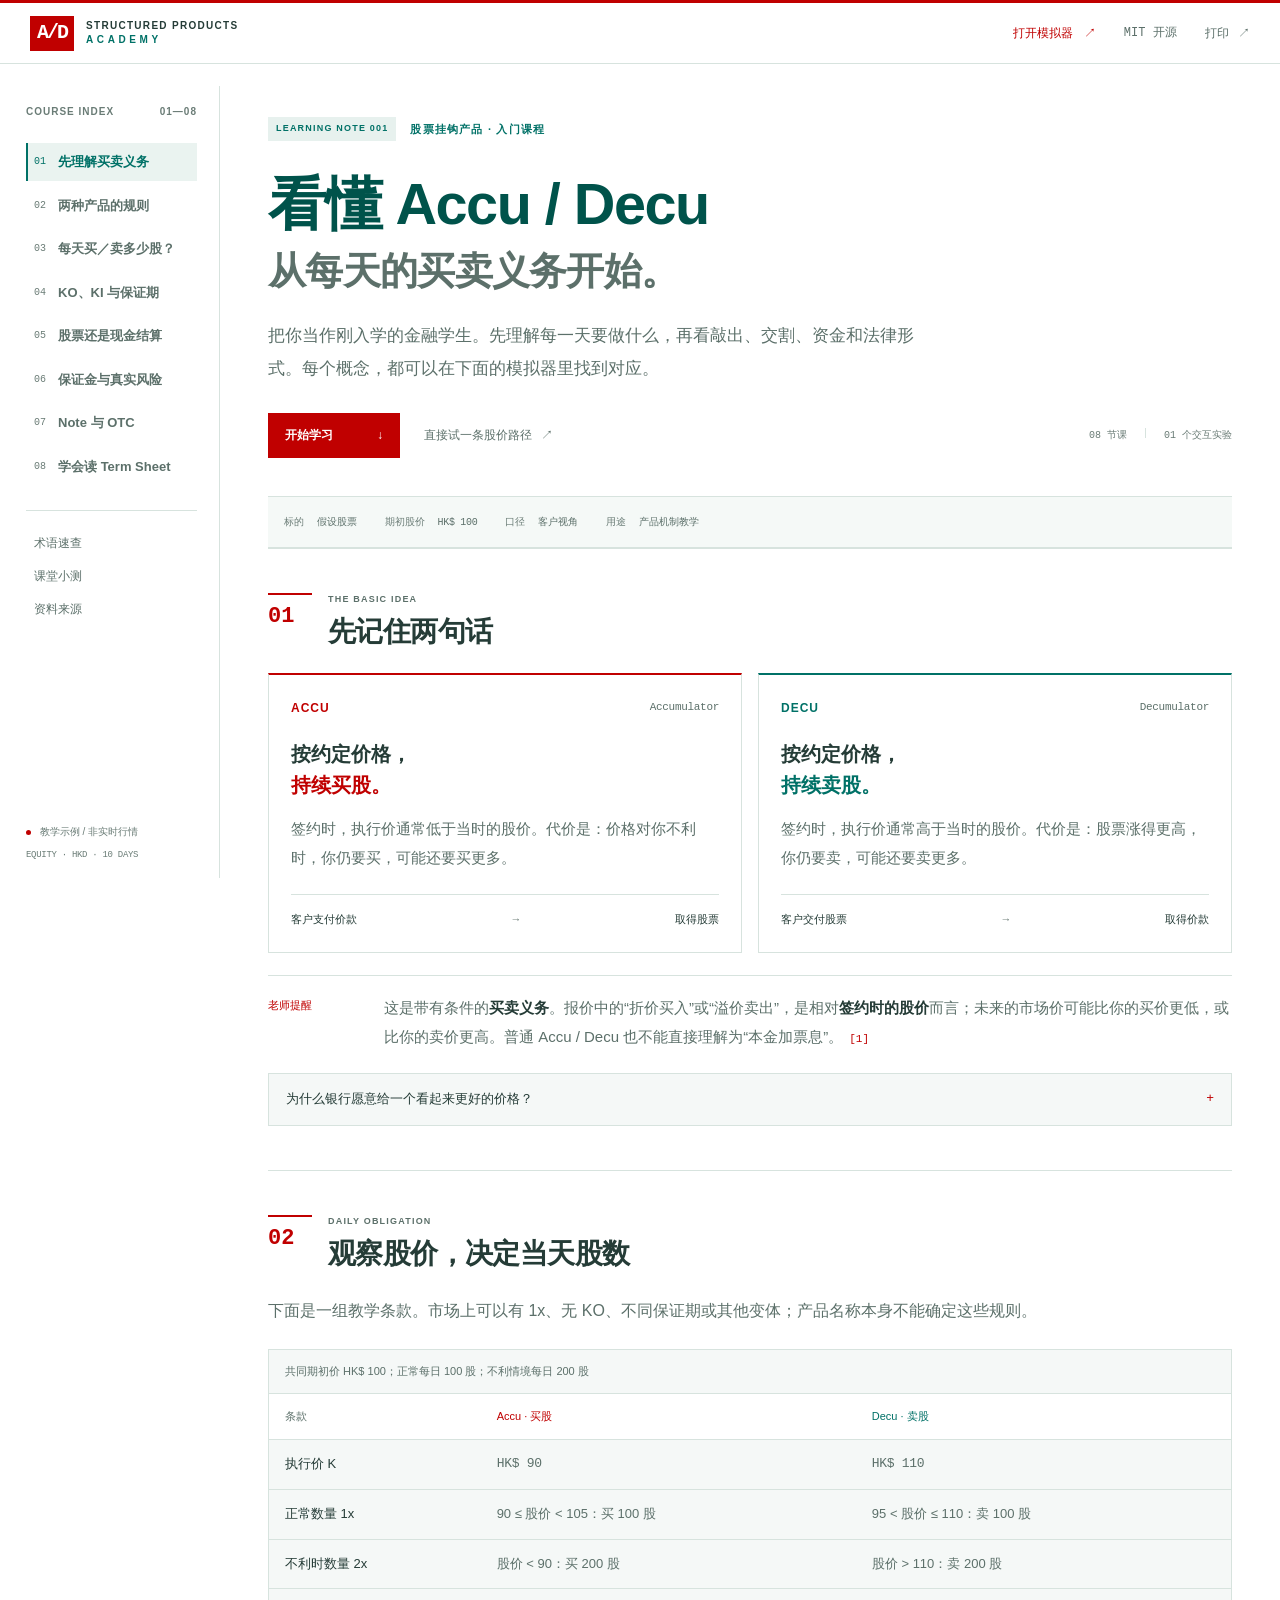
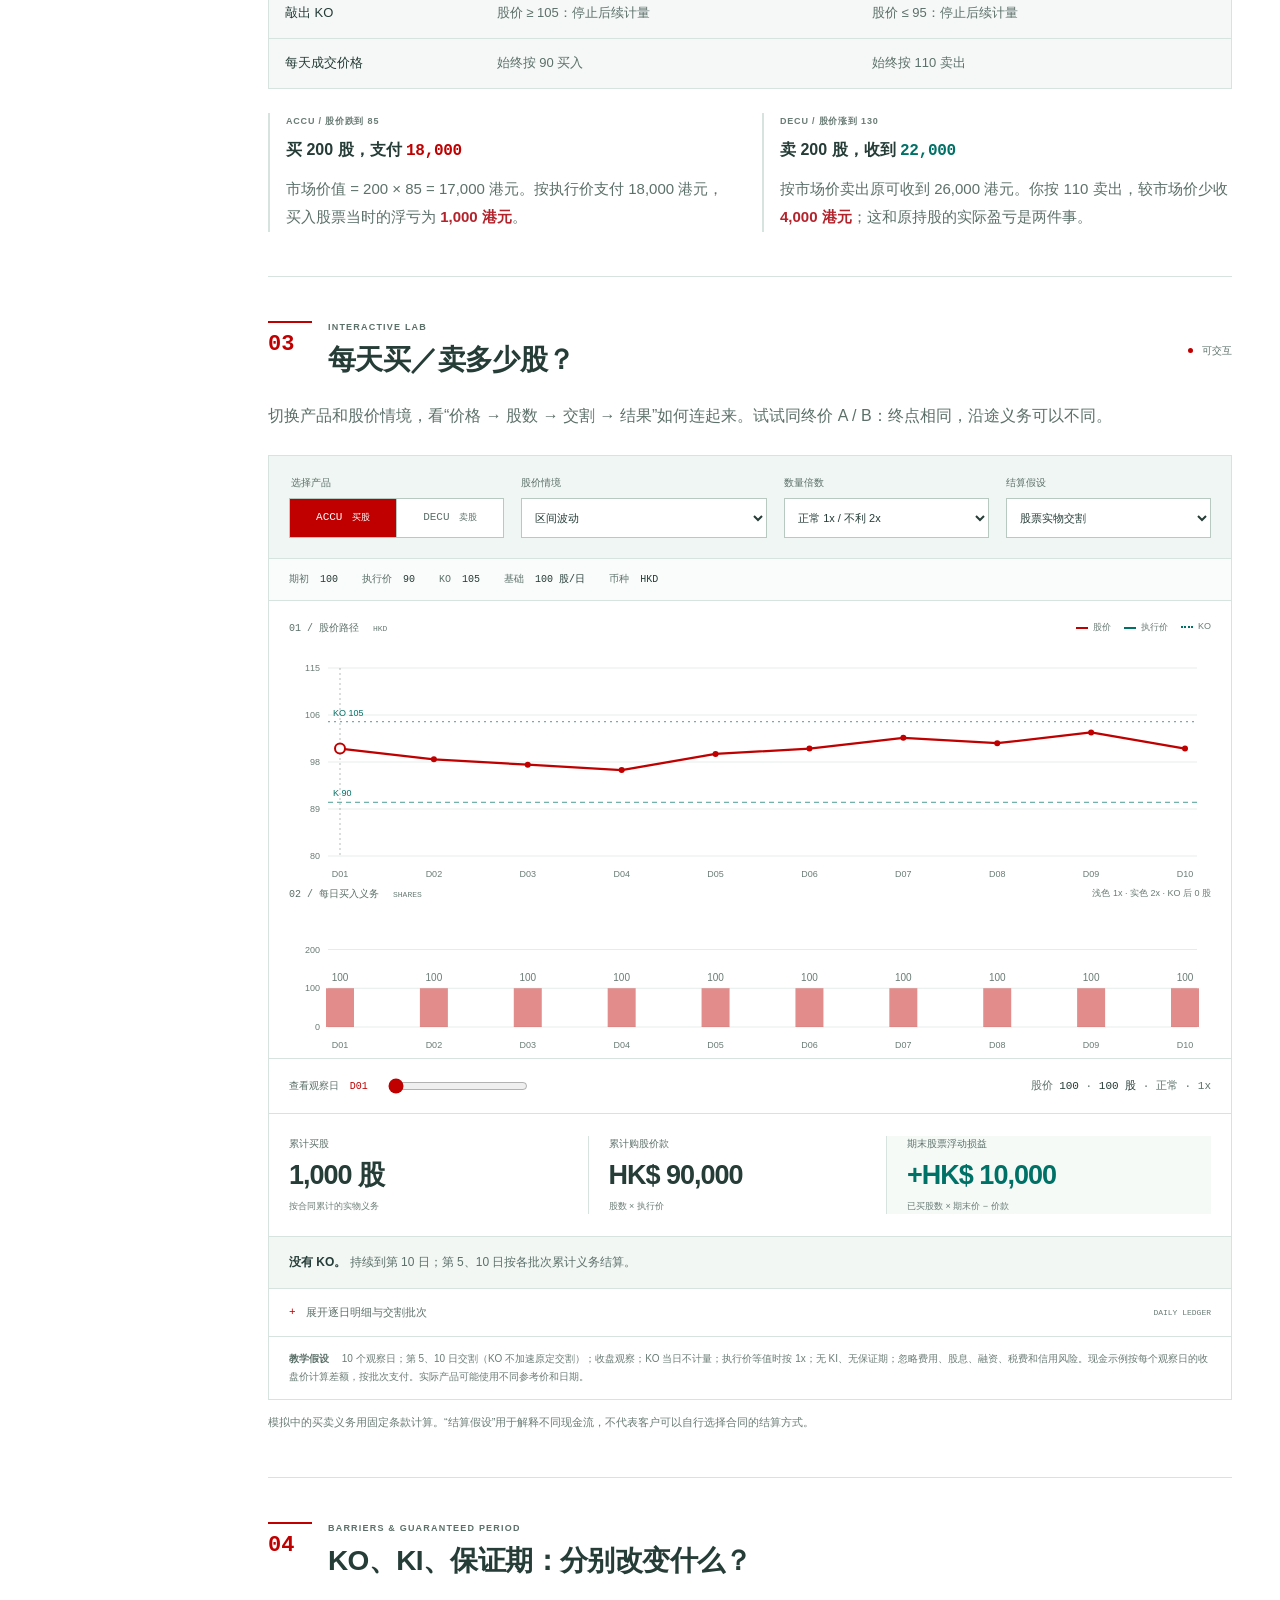
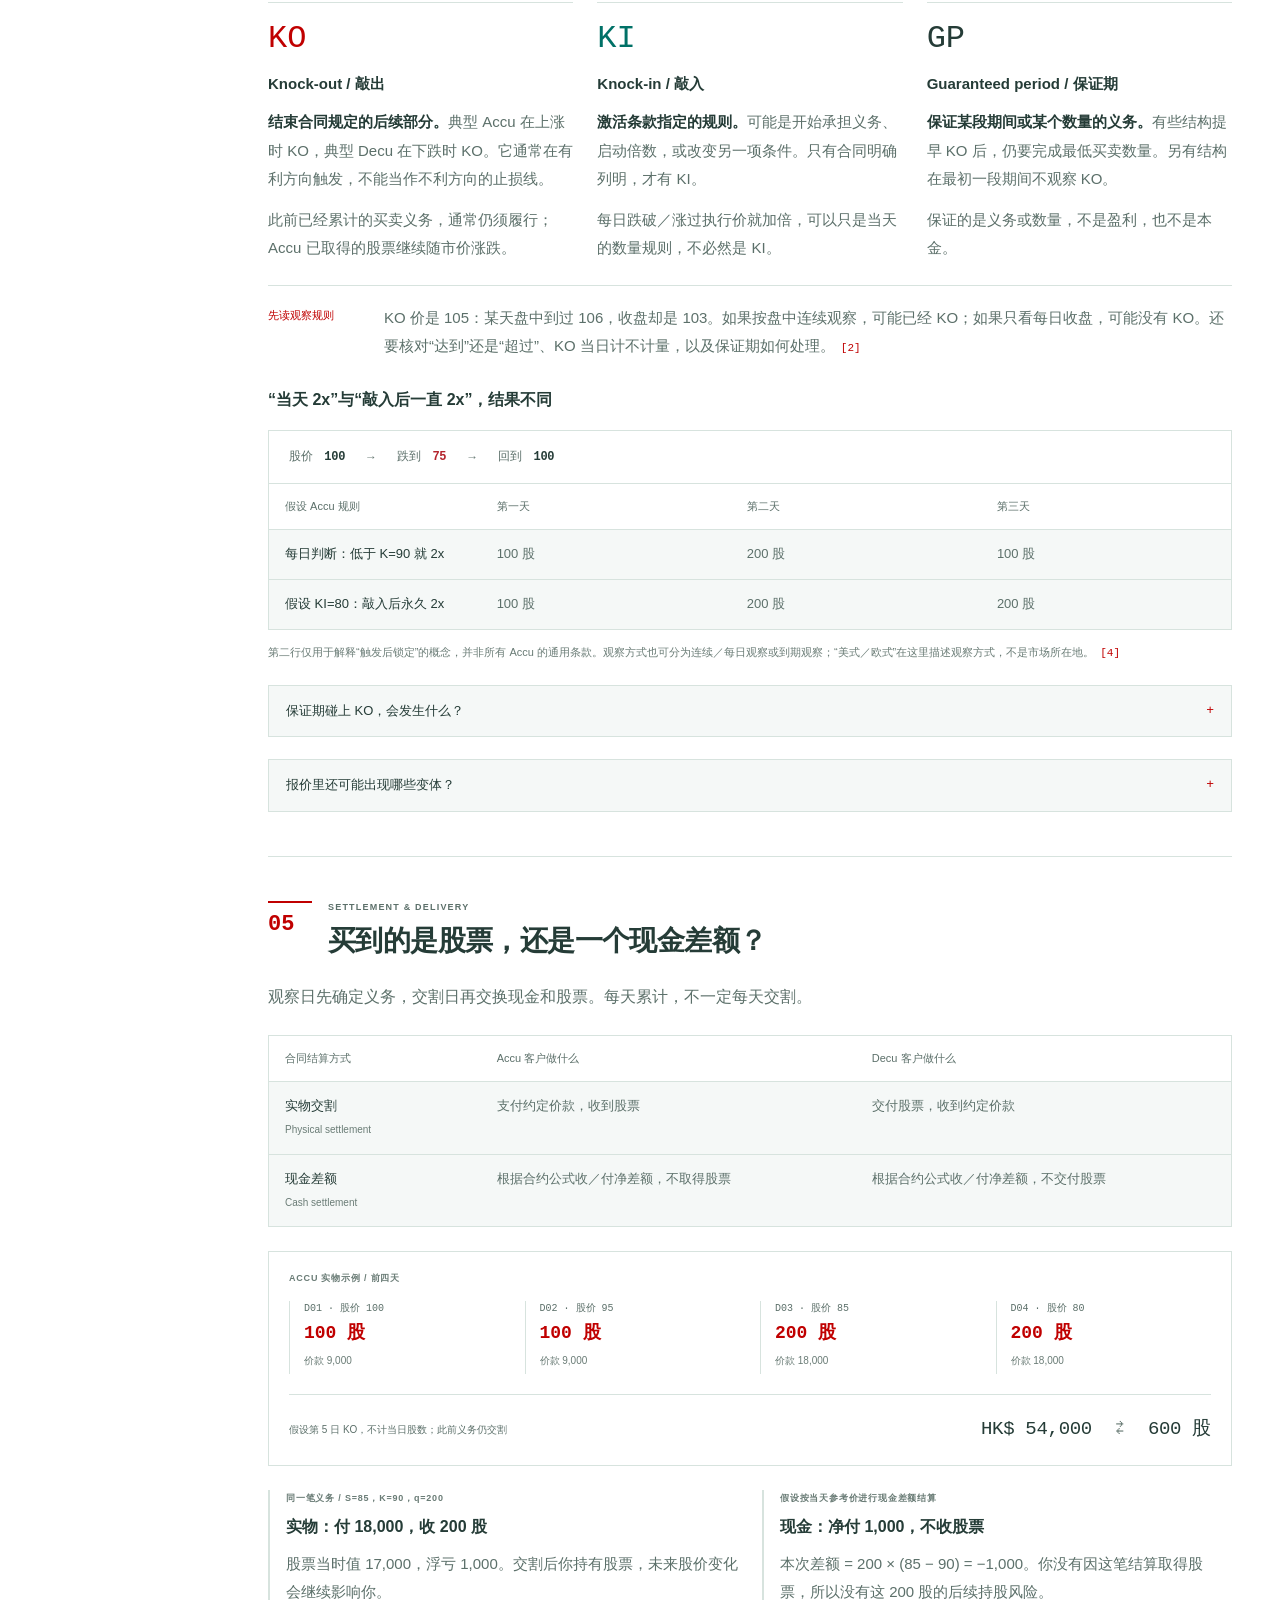
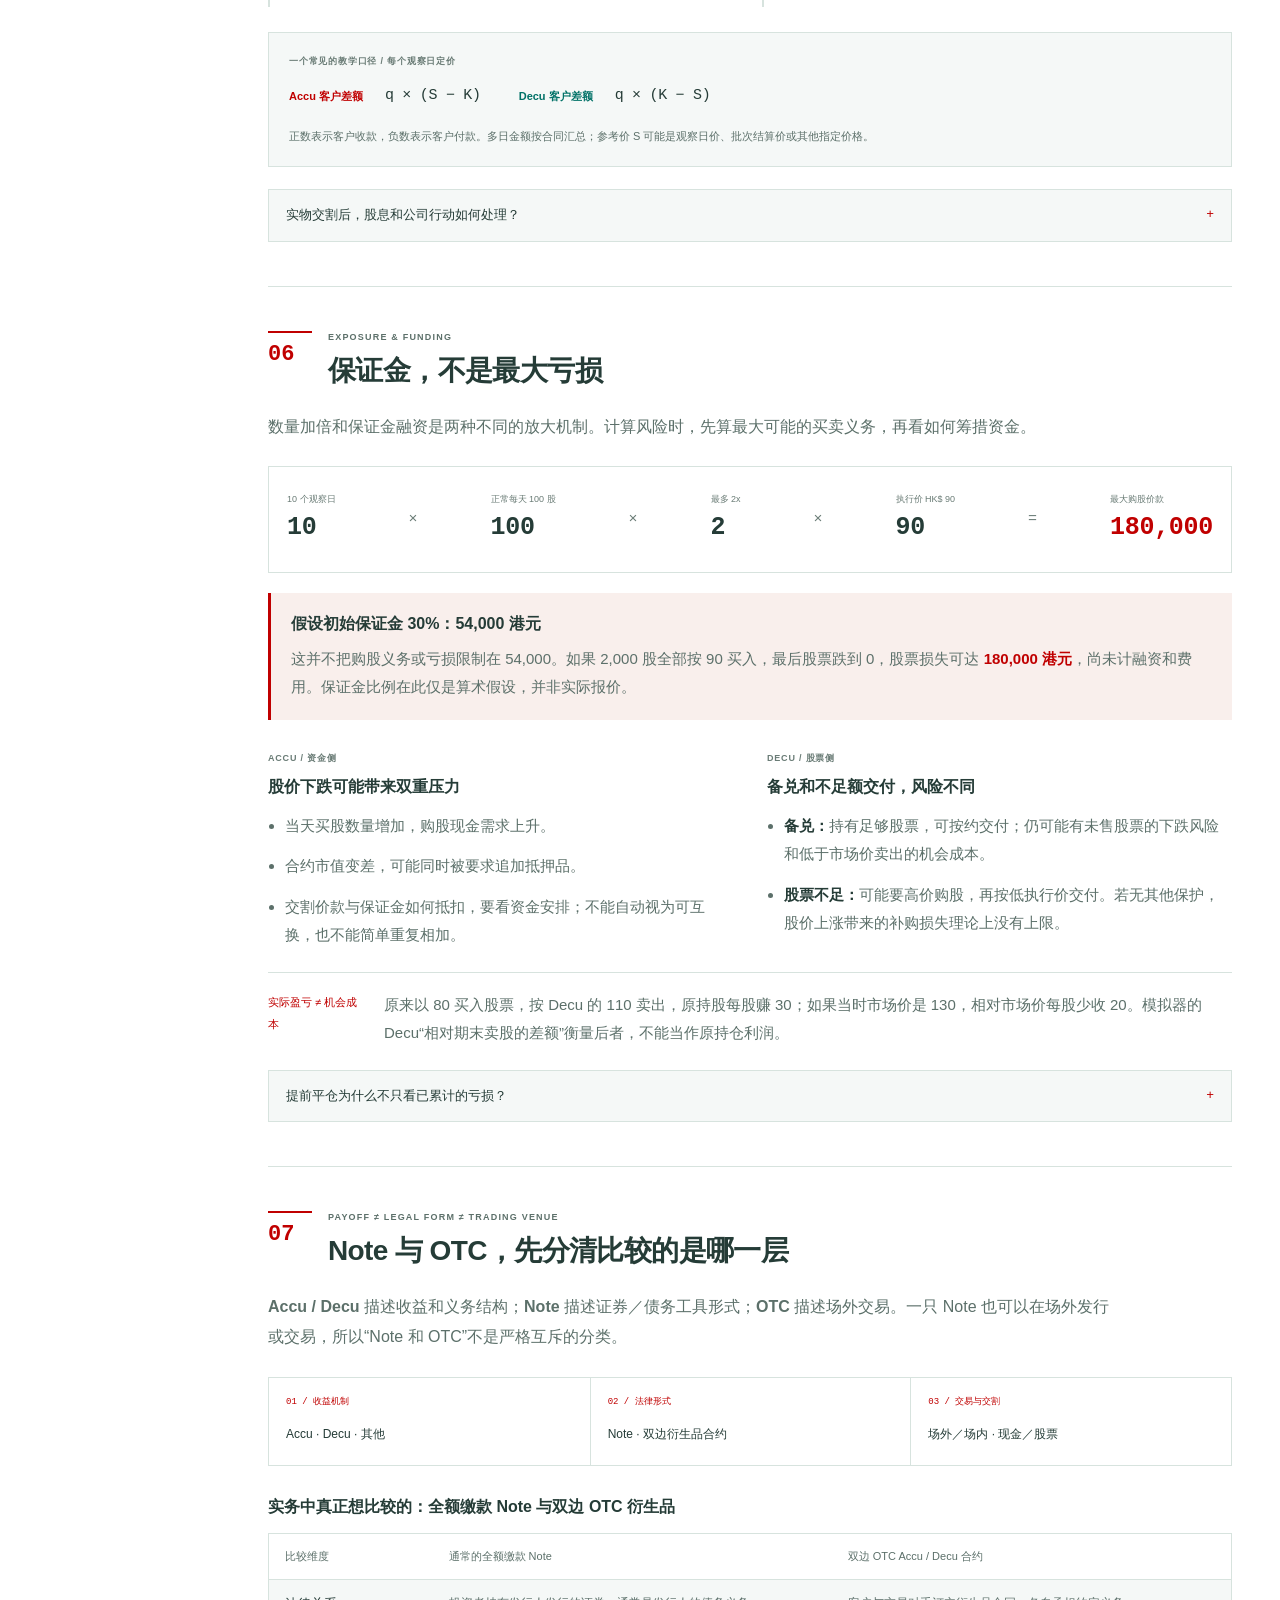
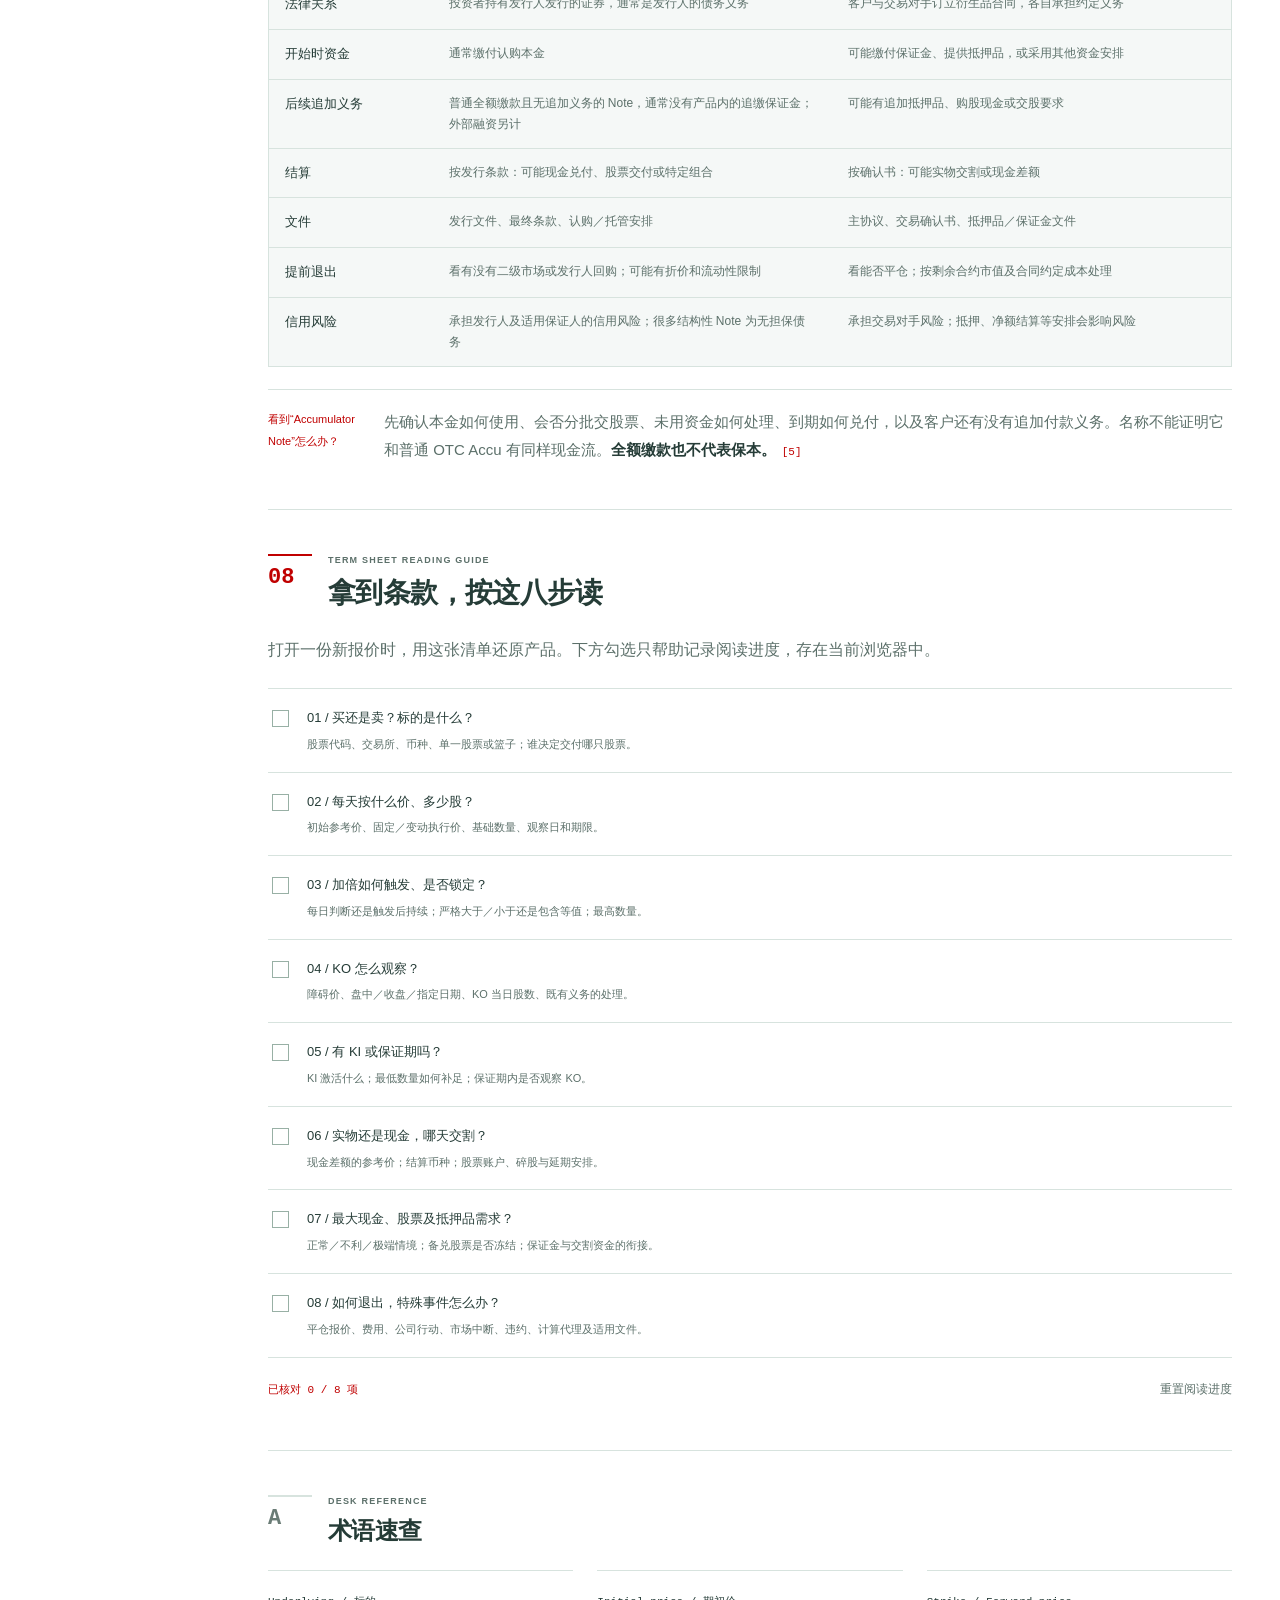
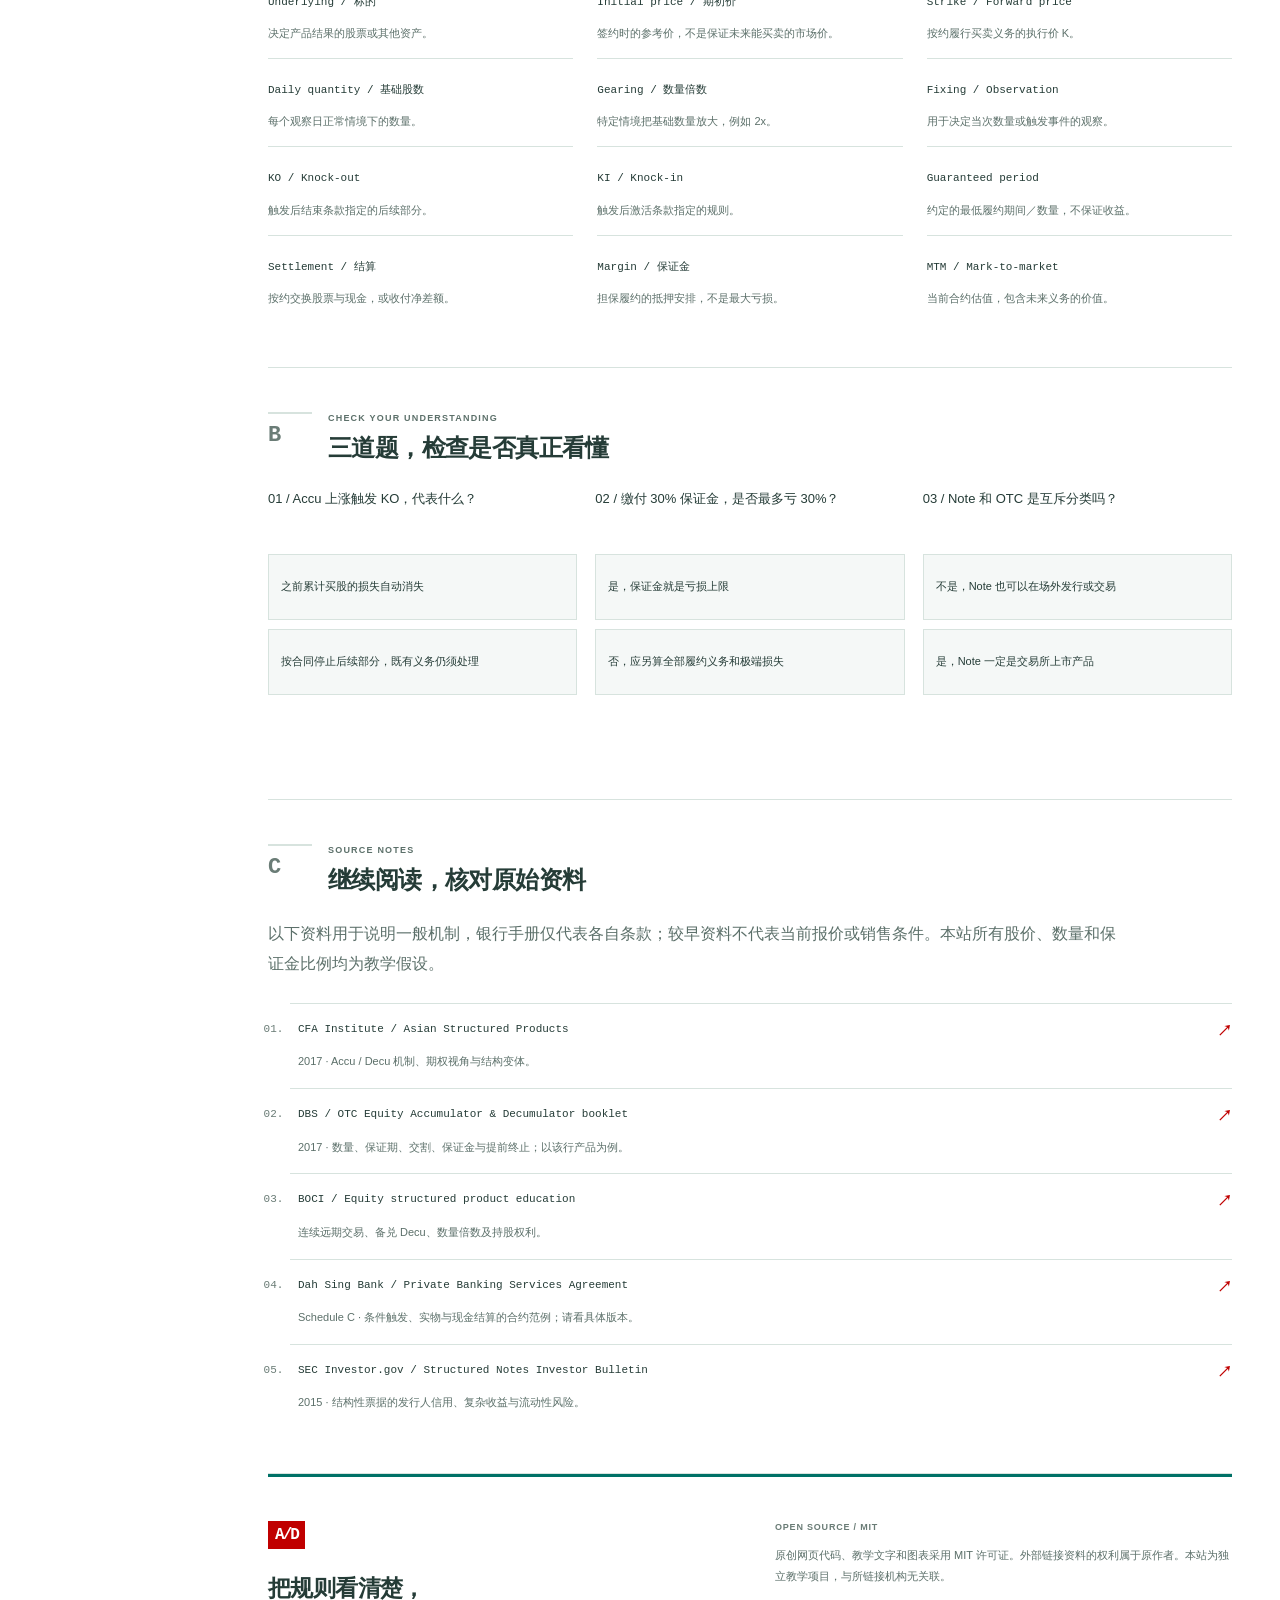
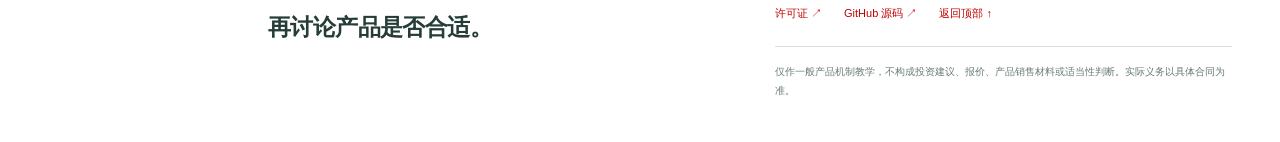
==== commit 4b496042: "Use Apple system typography with clearer reading weights Add Apple system typography for improved re" ====
--- a/index.html
+++ b/index.html
@@ -28,6 +28,21 @@
 .term-checklist input:checked{background:var(--brand-green);border-color:var(--brand-green)}.term-checklist input:checked+span b{color:var(--brand-green)}
 @media(max-width:600px){.report-strip{padding:13px 10px}.sim-stats>div:nth-child(3){padding:15px 0 0;background:transparent}}
 @media print{.report-strip{background:#fff}.sim-stats>div:nth-child(3){background:#fff}.topbar{border-top:0}}
+
+/* Apple system typography: stronger reading weights and clear heading hierarchy. */
+:root{--sans:-apple-system,BlinkMacSystemFont,"SF Pro Text","SF Pro Display","PingFang SC","PingFang TC","Helvetica Neue","Segoe UI","Microsoft YaHei",sans-serif}
+body{font-family:var(--sans);font-size:16px;font-weight:500;line-height:1.9;font-kerning:normal}
+h1{font-weight:700;letter-spacing:-1.5px}h1 span{font-weight:600;letter-spacing:-.7px}h2,h3{font-weight:600}
+.hero-deck{font-size:17px;line-height:1.9}.section-intro{font-size:16px}
+.product-card p,.teaching-note p,.worked-example p,.mechanism-grid p,.warning-box p,.risk-columns ul{font-size:15px;line-height:1.9}
+.nav-item{font-size:13px;font-weight:600}.sidebar-secondary{font-size:12px;font-weight:500}
+.eyebrow,.small-label,.sidebar-label,.brand,.product-tag{font-family:var(--sans);font-weight:600}.eyebrow{font-size:11px;letter-spacing:1.2px}
+.hero-meta,.report-strip,.report-strip b,.mini-flow,.chart-header,.chart-legend,.chart-note,.sim-assumptions{font-weight:500}
+.sim-controls label,.sim-controls legend,.term-checklist small,.glossary-grid p,.footer-details p,.source-list p{font-weight:500}
+.sim-stats strong{font-family:var(--sans);font-weight:600;font-variant-numeric:tabular-nums}.section-number,.flow-days b,.exposure-calculation b{font-weight:600}
+.chart-container svg text{font-family:var(--sans);font-weight:500}table{font-weight:500}
+@media(max-width:600px){body{font-size:15px;line-height:1.9}h1{letter-spacing:-1px}h1 span{font-size:25px;letter-spacing:-.5px}.hero-deck{font-size:15px}.section-intro{font-size:14px}.product-card p,.teaching-note p,.worked-example p,.mechanism-grid p,.warning-box p,.risk-columns ul{font-size:14px}.nav-item{font-size:14px}.sim-controls select,.segmented button{font-size:11px}.chart-legend{font-size:9px}}
+@media print{body{font-size:11px;font-weight:400}.hero-deck,.section-intro,.product-card p,.teaching-note p,.worked-example p,.mechanism-grid p,.warning-box p,.risk-columns ul{font-size:11px}}
 </style>
 
 </head>
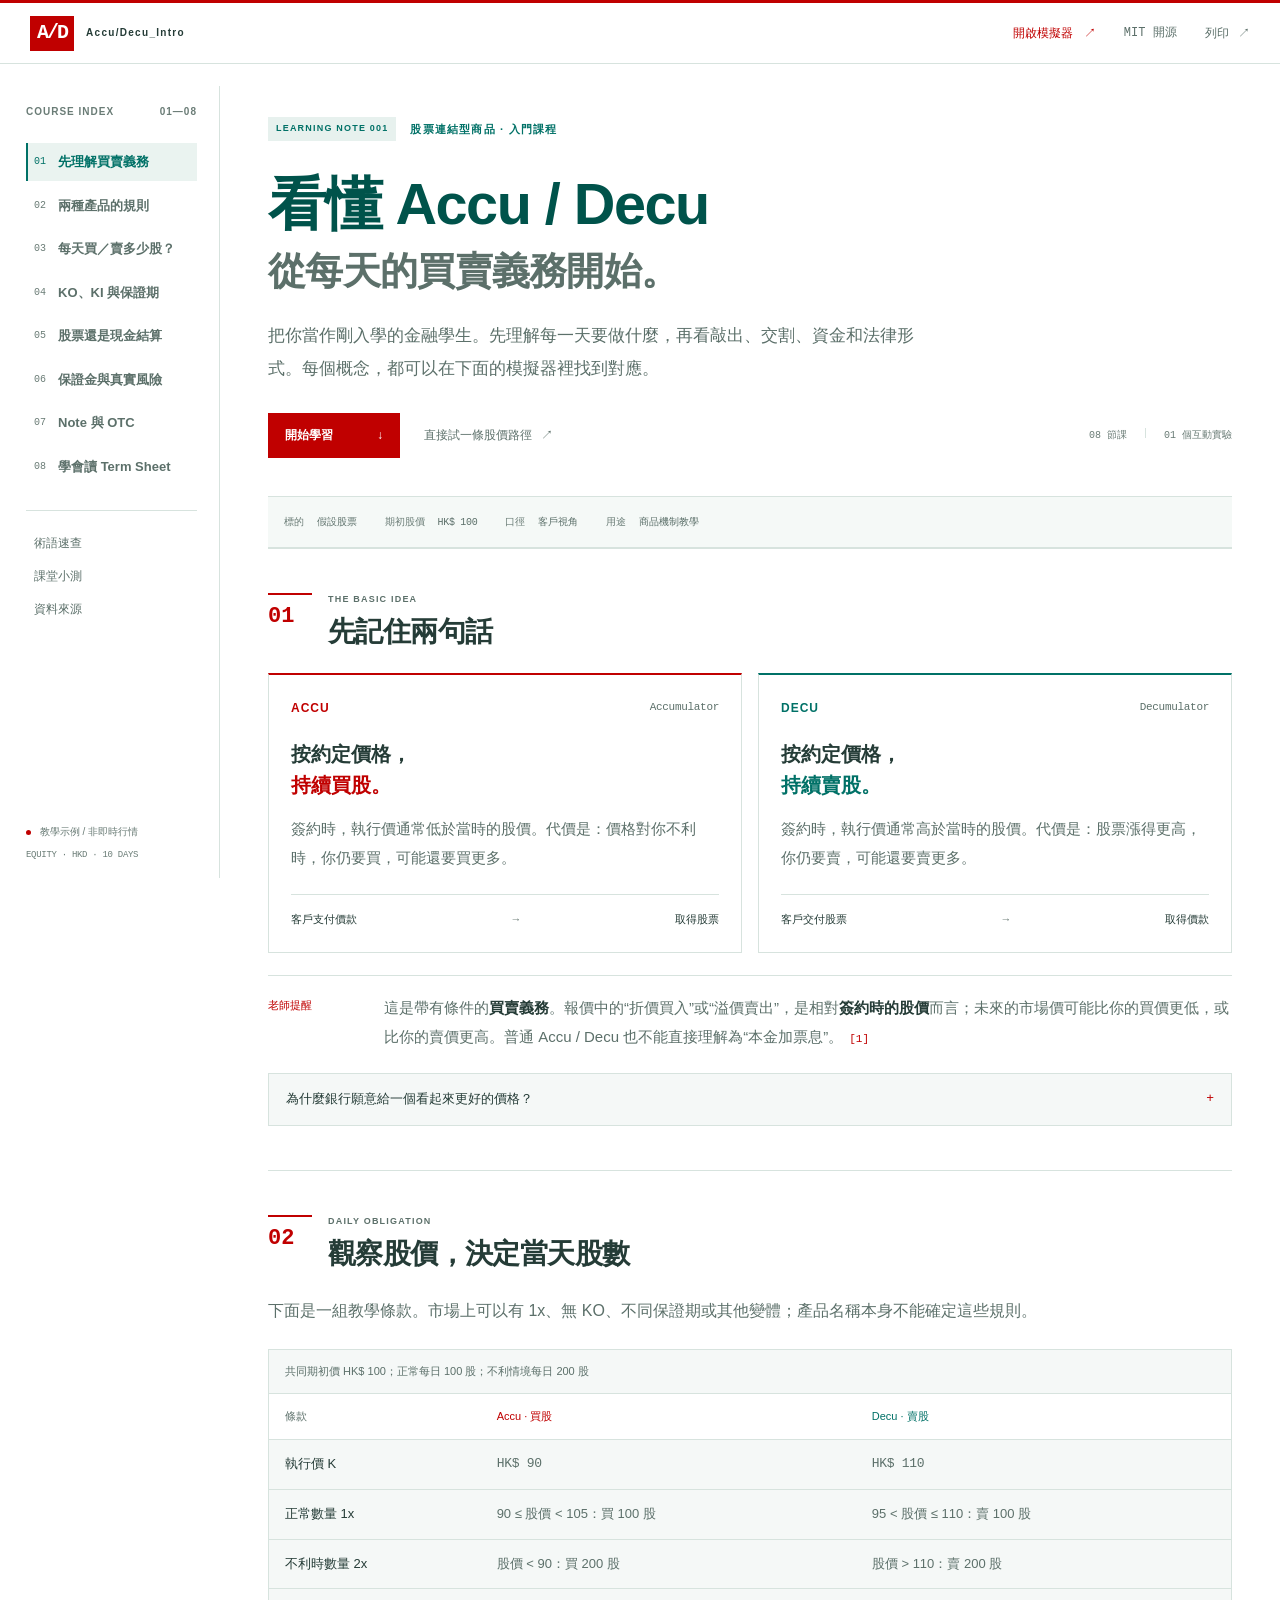
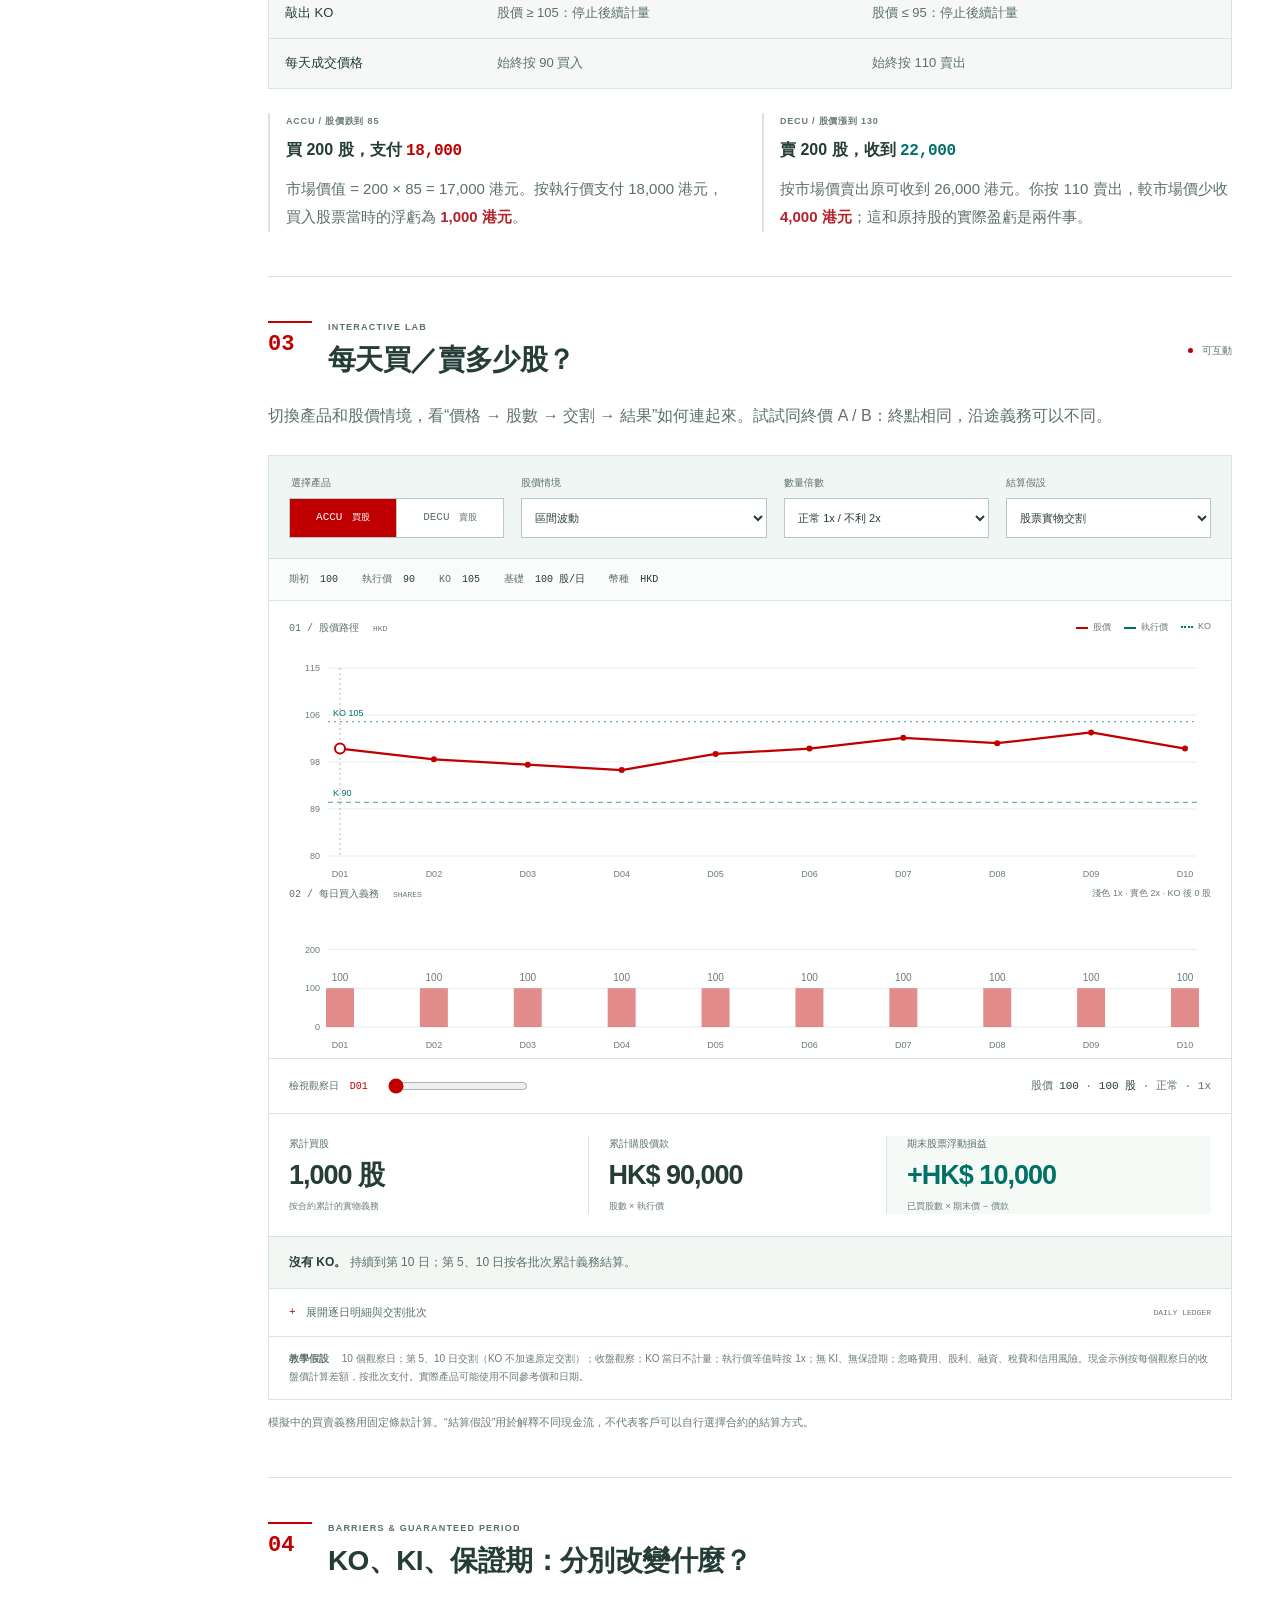
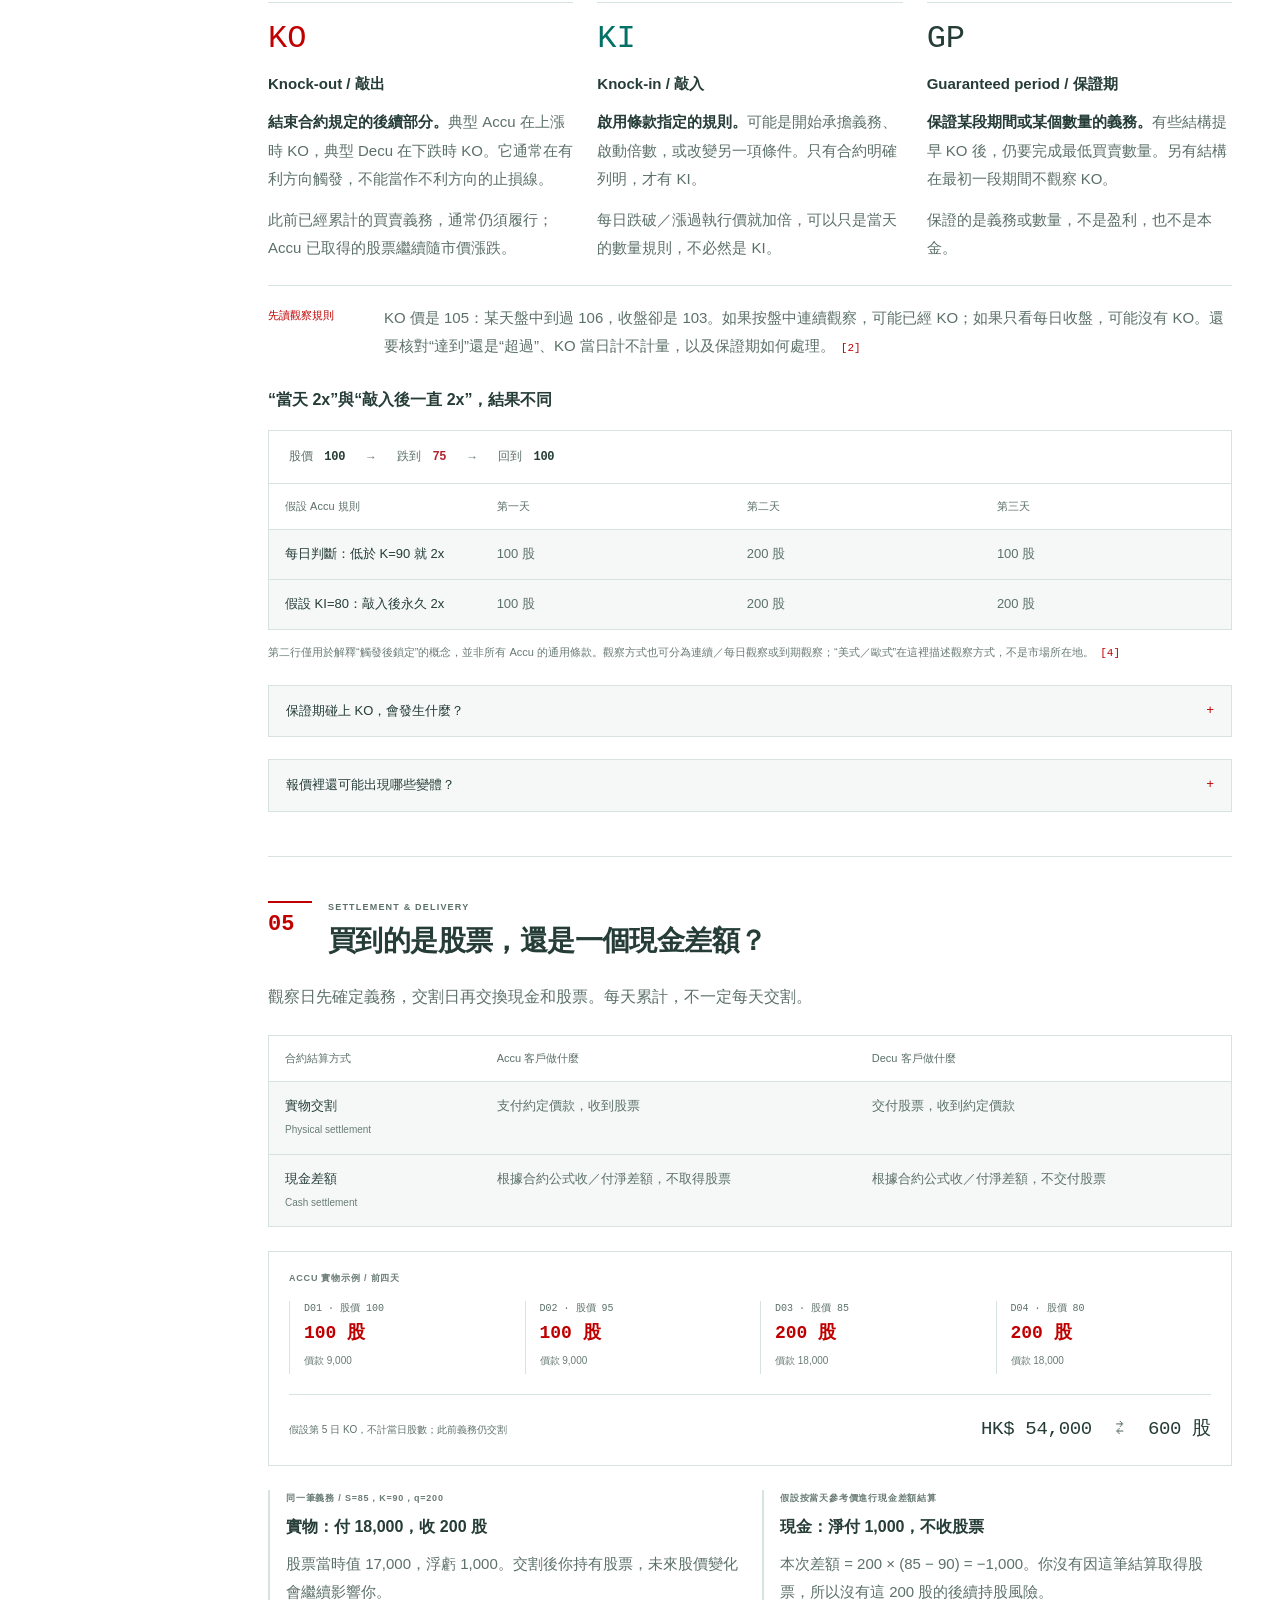
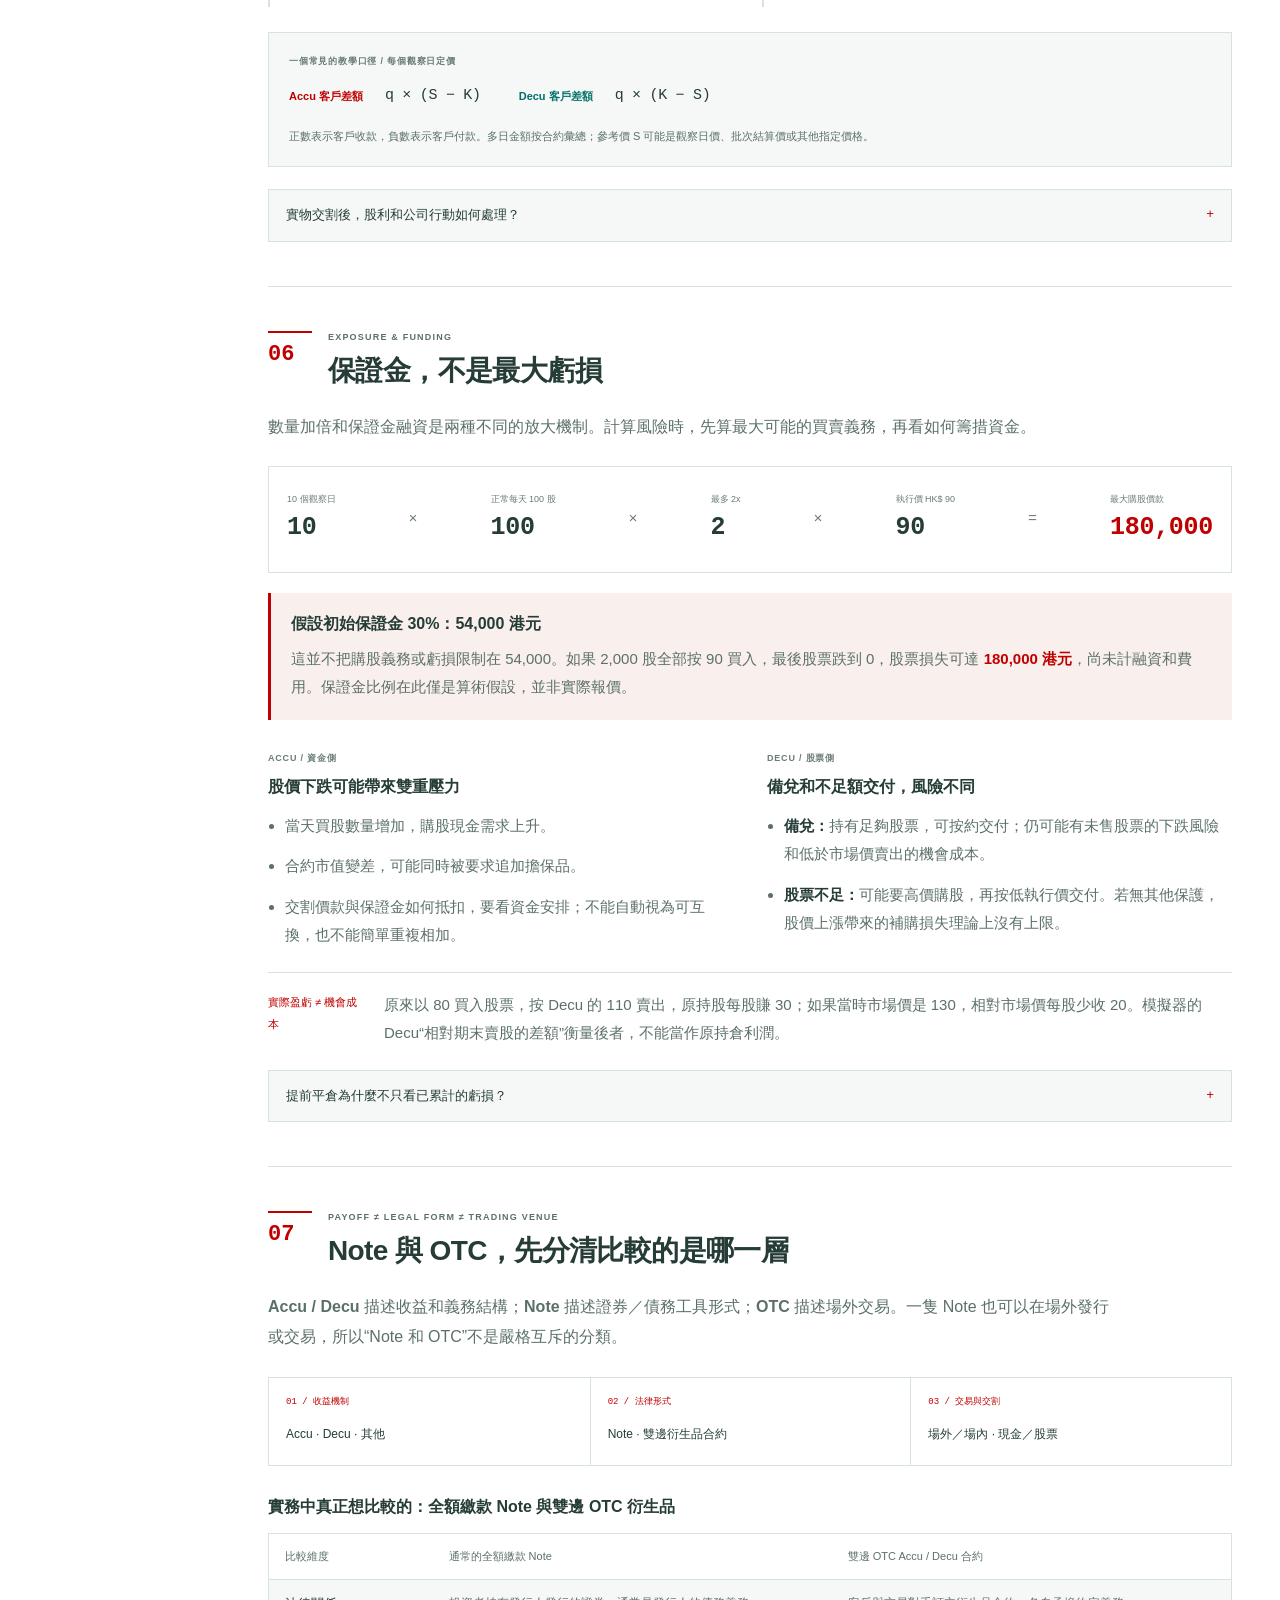
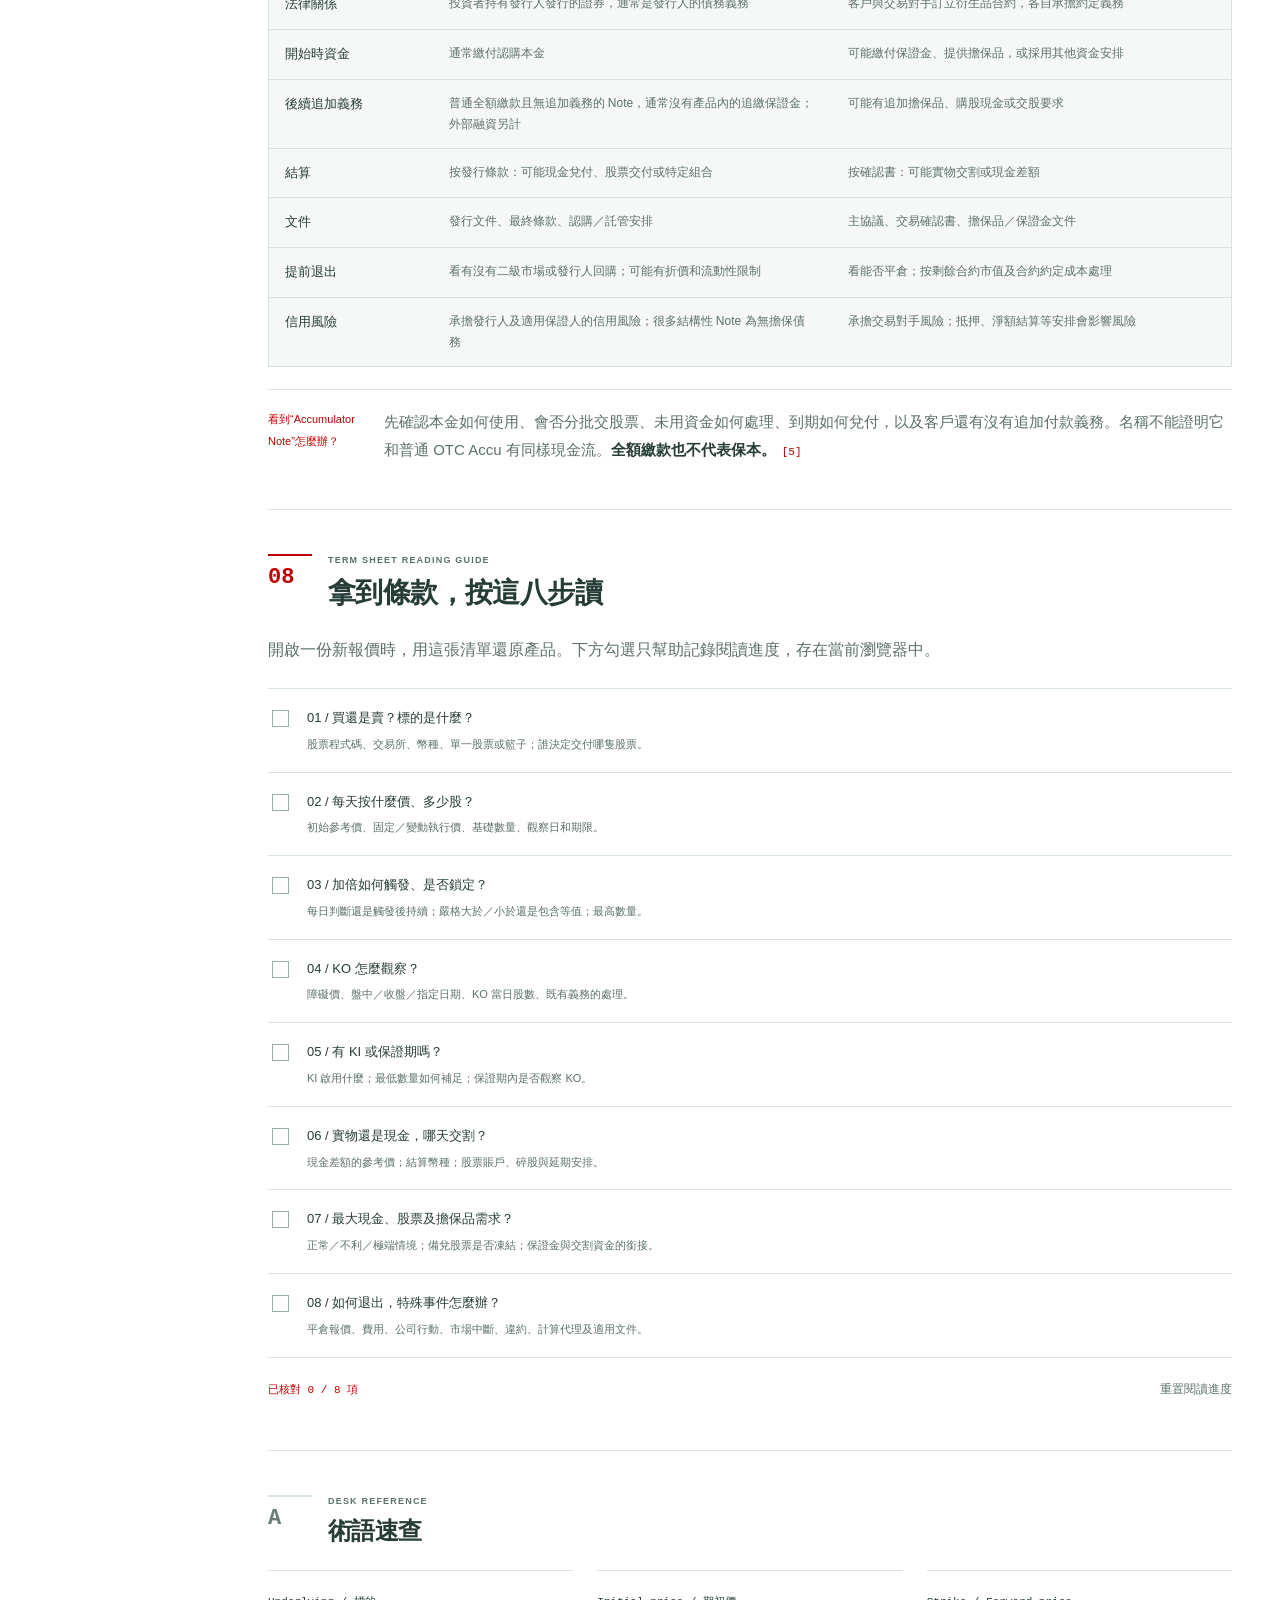
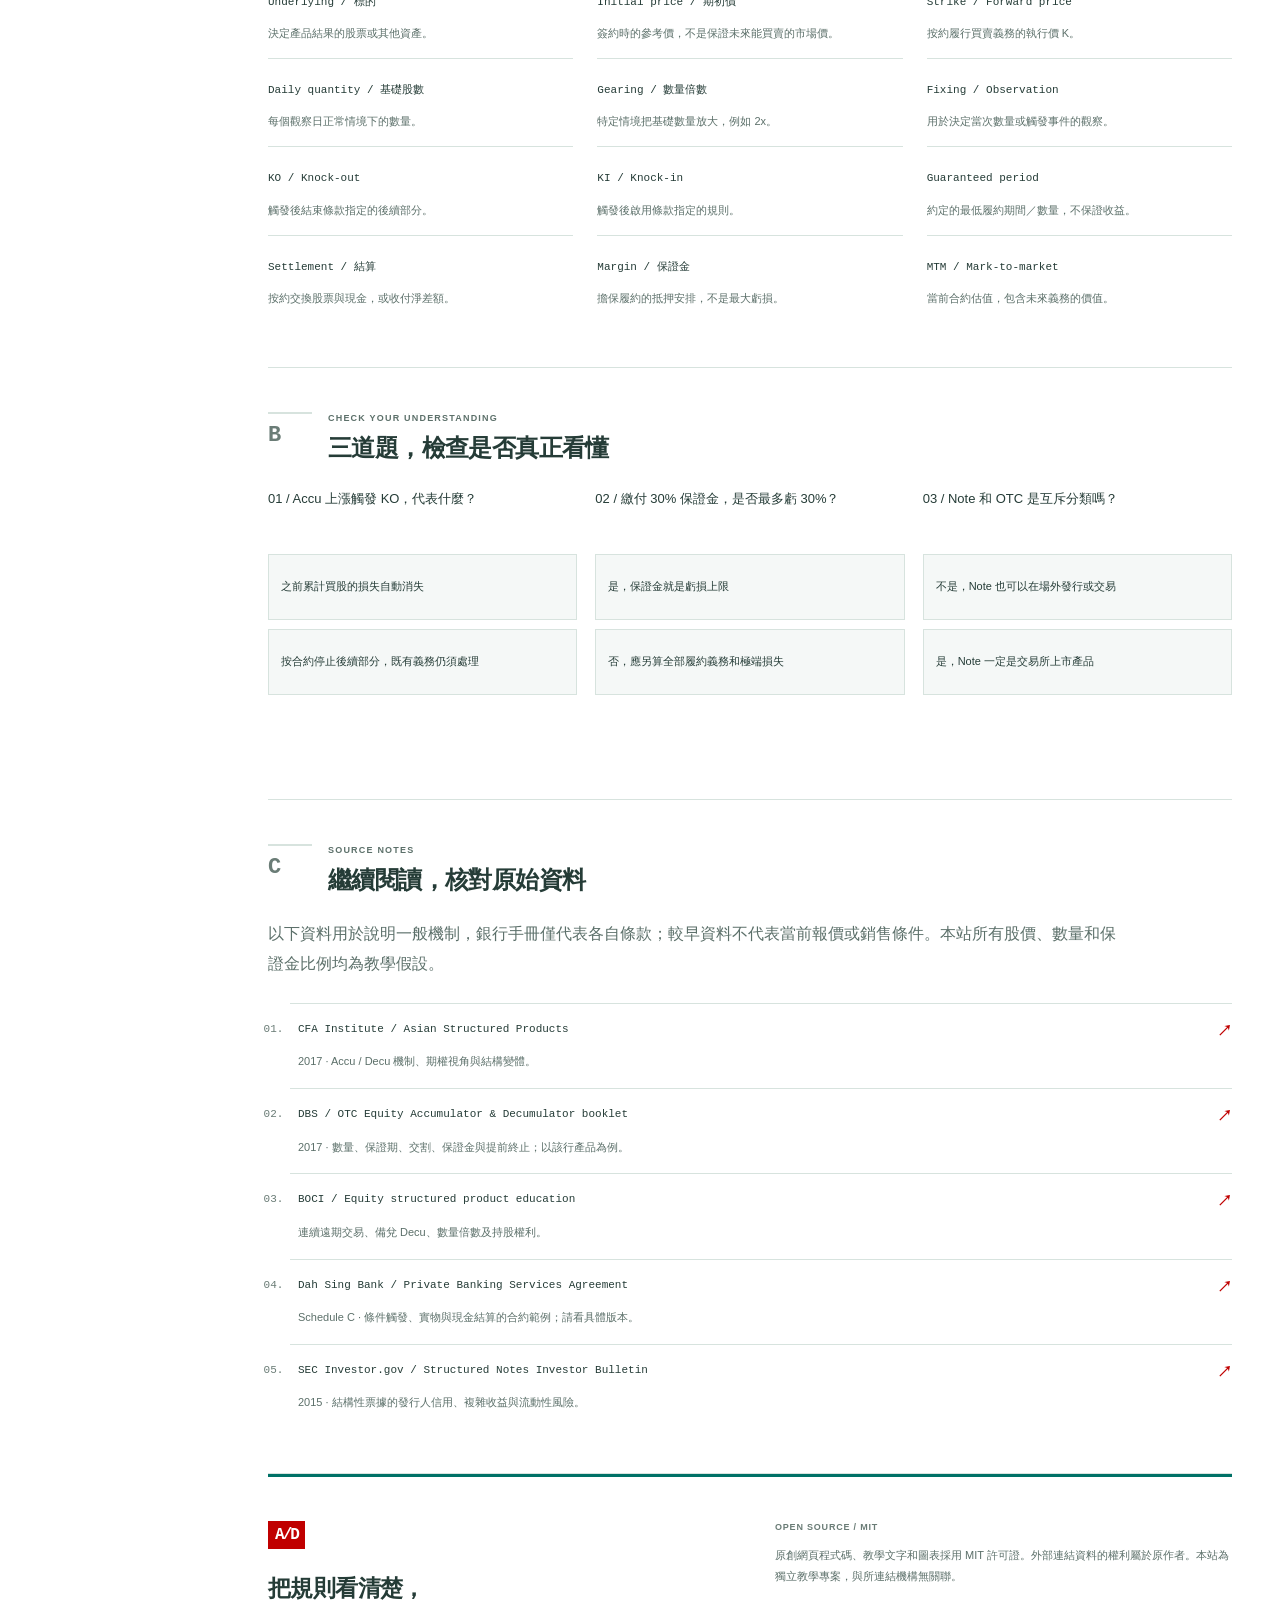
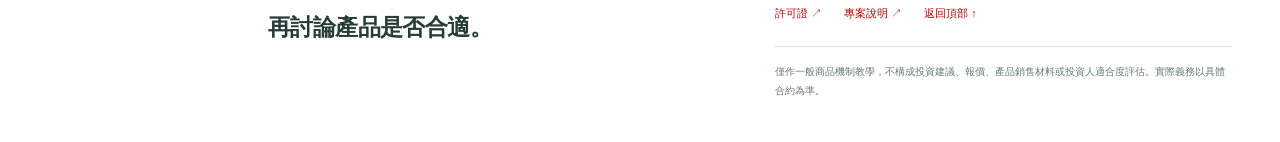
==== commit 4f68811f: "將教學頁更新為台灣繁體中文 更新頁面標題與品牌名稱為 Accu/Decu_Intro；修正台灣用語與 README，並同步提供可下載的原始碼包。" ====
--- a/index.html
+++ b/index.html
@@ -1,11 +1,11 @@
 <!doctype html>
-<html lang="zh-CN">
+<html lang="zh-TW">
 <head>
   <meta charset="utf-8">
   <meta name="viewport" content="width=device-width, initial-scale=1">
   <meta name="theme-color" content="#ffffff">
-  <meta name="description" content="从零理解 Accumulator 与 Decumulator：用交互模拟器学习每日股数、KO/KI、股票与现金结算、保证金，以及 Note 与 OTC 的区别。">
-  <title>Accu / Decu Academy — 结构性产品入门</title>
+  <meta name="description" content="從零理解 Accumulator 與 Decumulator：用互動模擬器學習每日股數、KO/KI、股票與現金結算、保證金，以及 Note 與 OTC 的區別。">
+  <title>Accu/Decu_Intro — 結構型商品入門</title>
   <link rel="icon" href="[data-uri]" type="image/svg+xml">
   <style>
 :root{color-scheme:light;--bg:#ffffff;--panel:#f5f8f7;--panel-deep:#ffffff;--text:#253c37;--muted:#5c706a;--faint:#6a7c76;--line:#d7e3de;--brand-red:#c00000;--brand-green:#007167;--green:#007167;--red:#b4232c;--mono:"SFMono-Regular",Consolas,"Liberation Mono",monospace;--sans:-apple-system,BlinkMacSystemFont,"Segoe UI","PingFang SC","Microsoft YaHei",sans-serif}
@@ -17,7 +17,6 @@
 @media(max-width:600px){body{font-size:14px;line-height:1.8}.topbar{padding:0 16px;height:58px}.reading-progress{top:57px}.sidebar{top:58px}.brand{font-size:8px;gap:8px;letter-spacing:1px}.brand-sub{letter-spacing:3px}.brand-mark{width:35px;height:29px;font-size:17px}.topbar-actions{gap:18px}.topbar-actions .terminal-link{display:none}#print-button{font-size:10px}.menu-button{font-size:11px}main{padding:0 18px}html{scroll-padding-top:78px}.hero{padding-top:32px}.hero>.eyebrow{gap:10px;font-size:9px}.eyebrow-block{font-size:8px}h1{color:#00534b;font-size:36px;letter-spacing:-1.4px;margin-top:22px}h1 span{font-size:25px;letter-spacing:-1px;margin-top:9px}.hero-deck{font-size:13px;line-height:1.9;margin-top:22px}.hero-bottom{gap:13px 18px;margin-top:25px}.primary-button{gap:33px;padding:10px 15px;font-size:11px}.hero-bottom .text-button{font-size:10px}.hero-meta{flex-basis:100%;font-size:9px;margin-top:4px}.report-strip{margin-top:25px;gap:7px 18px;font-size:9px}.report-strip>span{flex-basis:calc(50% - 10px)}.report-strip b{margin-right:6px}.lesson{padding:32px 0}.section-heading{gap:12px;margin-bottom:18px}.section-number{font-size:18px;width:33px;padding-top:6px}.section-heading .eyebrow{font-size:8px;letter-spacing:1px}h2{font-size:23px;letter-spacing:-.5px}.section-intro{font-size:13px;margin-bottom:20px}.product-pair{grid-template-columns:1fr;gap:14px}.product-card{padding:18px}.product-card-top{margin-bottom:14px}.product-card h3{font-size:20px}.product-card em{display:inline}.product-card p{font-size:12px}.mini-flow{margin-top:17px;padding-top:12px}.teaching-note{grid-template-columns:1fr;gap:7px;margin-top:20px;padding-top:15px}.teaching-note p{font-size:12px}.note-label{font-size:10px}.explain summary{font-size:12px;padding:13px}.explain>div{padding:13px;font-size:12px}table{font-size:11px;min-width:470px}caption{font-size:10px;padding:10px 12px}th,td{padding:11px 12px}thead th{font-size:10px}.example-grid{grid-template-columns:1fr;gap:22px;margin-top:22px}.worked-example h3{font-size:15px}.worked-example p{font-size:12px}.worked-example{padding-left:13px}.live-label{font-size:9px}.simulation-section h2{font-size:21px}.simulation-section .section-heading{gap:10px}.sim-controls{padding:14px;gap:14px 10px;grid-template-columns:minmax(0,1fr) minmax(0,1fr)}.sim-controls select{font-size:10px;padding-left:7px;min-height:38px}.segmented{height:38px}.segmented button{font-size:10px;padding:0 3px}.segmented button span{font-size:8px;display:block;margin:2px 0 0}.sim-controls label,.sim-controls legend{font-size:9px}.sim-terms{padding:12px 14px;gap:7px 17px;font-size:9px}.chart-header{padding:17px 12px 0;font-size:9px;align-items:flex-start;flex-wrap:wrap;gap:9px}.chart-legend{gap:12px;font-size:8px}.chart-unit{font-size:7px}.chart-container{padding:0 3px}.quantity-heading{padding-top:2px}.chart-note{font-size:8px}.day-inspector{padding:12px 14px;gap:7px 16px}.day-inspector label{font-size:9px}.day-inspector input{width:calc(100% - 127px);flex:1;min-width:100px}.day-inspector #day-detail{flex-basis:100%;font-size:10px}.sim-stats{grid-template-columns:1fr 1fr;padding:17px 14px;gap:18px 12px}.sim-stats>div+div{padding-left:13px}.sim-stats>div:nth-child(3){grid-column:1/-1;border-left:0;border-top:1px solid var(--line);padding-left:0;padding-top:15px;display:grid;grid-template-columns:1fr 1fr;gap:5px 13px;align-items:center}.sim-stats>div:nth-child(3) strong{grid-row:1/3;grid-column:2;margin:0;text-align:right}.sim-stats>div:nth-child(3) small{grid-column:1}.sim-stats strong{font-size:22px;letter-spacing:-.6px}.sim-stats span{font-size:9px}.sim-stats small{font-size:8px}.sim-status{padding:13px 14px;font-size:11px}.path-lesson{padding:13px 14px;font-size:11px}.sim-table summary{padding:12px 14px;font-size:10px}.sim-table summary span{font-size:7px;letter-spacing:-.2px}.sim-table td,.sim-table th{padding:9px 14px;font-size:10px}.sim-table table{min-width:445px}.settlement-batches{padding:14px;grid-template-columns:1fr;font-size:10px;gap:14px}.sim-assumptions{padding:12px 14px;font-size:9px}.below-note{font-size:10px}.mechanism-grid{grid-template-columns:1fr;gap:21px}.mechanism-grid article{display:grid;grid-template-columns:42px 1fr;gap:0 15px;padding-top:18px}.mechanism-code{grid-row:1/4;font-size:25px;margin-bottom:0;margin-top:3px}.mechanism-grid h3{font-size:14px;margin-bottom:8px}.mechanism-grid p{font-size:12px;grid-column:2}.comparison-panel h3{font-size:15px}.rule-timeline{gap:13px;padding:13px 12px;font-size:10px}.rule-timeline b{margin-left:4px}.flow-days{grid-template-columns:1fr 1fr;gap:20px}.flow-days b{font-size:17px}.worked-flow{padding:16px}.flow-result strong{font-size:18px}.flow-result>span{font-size:10px}.formula-block{padding:17px}.formula-block p{gap:12px;display:grid;grid-template-columns:1fr 1fr}.formula-block code{font-size:13px;margin:0;white-space:nowrap}.formula-block small{font-size:10px}.exposure-calculation{display:grid;grid-template-columns:1fr 12px 1fr;gap:15px;padding:18px}.exposure-calculation>i:nth-child(4){display:none}.exposure-calculation>i:nth-child(8){grid-column:1/-1;text-align:center}.exposure-total{grid-column:1/-1;display:flex;justify-content:space-between;align-items:center;border-top:1px solid var(--line);padding-top:13px}.exposure-calculation b{font-size:23px}.warning-box{padding:15px}.warning-box h3{font-size:14px}.warning-box p{font-size:12px}.risk-columns{grid-template-columns:1fr;gap:26px}.risk-columns h3{font-size:15px}.risk-columns ul{font-size:12px}.classification{grid-template-columns:1fr}.classification>div{padding:15px}.classification>div+div{border-left:0;border-top:1px solid var(--line)}.classification span{margin-bottom:6px}.table-title{font-size:15px}.wrapper-table{min-width:590px}.term-checklist label{gap:13px;padding:15px 1px}.term-checklist b{font-size:12px}.term-checklist small{font-size:10px}.term-checklist input{width:16px;height:16px}.checklist-footer{font-size:10px}.checklist-footer button{font-size:10px}.appendix h2{font-size:22px}.glossary-grid{gap:0 18px}.glossary-grid b{font-size:10px;line-height:1.8}.glossary-grid p{font-size:10px}.quiz-grid{grid-template-columns:1fr;gap:25px}.quiz legend{min-height:0;font-size:12px;margin-bottom:12px}.quiz button{min-height:0;padding:12px}.quiz-feedback{min-height:0;font-size:11px}.source-list{padding-left:18px}.source-list li{font-size:10px;padding-left:5px}.source-list p{font-size:10px}.site-footer{grid-template-columns:1fr;gap:25px;padding:32px 0}.site-footer h2{font-size:23px}.site-footer h2 br{display:none}.footer-details p{font-size:10px}}
 @media(prefers-reduced-motion:reduce){html{scroll-behavior:auto}*{animation:none!important;transition:none!important}}
 @media print{:root{color-scheme:light;--bg:#fff;--panel:#f5f5f5;--panel-deep:#fff;--text:#111;--muted:#444;--faint:#555;--line:#ccc;--brand-red:#a64800;--brand-green:#245d83;--green:#206243;--red:#a6232a}body{font-size:11px;background:white}.topbar,.sidebar,.reading-progress,.hero-bottom,.live-label,.sim-controls,.day-inspector,.quiz-grid,.checklist-footer,.footer-links{display:none!important}.layout{display:block}main{padding:0}.hero{padding-top:0}h1{color:#00534b;font-size:35px}h1 span{font-size:23px}.lesson{padding:25px 0}h2{font-size:22px}.section-intro{font-size:11px}.product-card,.worked-flow,.simulator,.comparison-panel,.warning-box{break-inside:avoid}.table-wrap{overflow:visible}table{min-width:0!important;font-size:10px}th,td{padding:8px}.explain>div{display:block!important}.explain summary{border-bottom:1px solid var(--line)}.explain summary::after{display:none}.sim-table{display:none}.chart-container svg{max-height:230px}.sim-stats strong{font-size:22px}.sim-status,.path-lesson,.warning-box,.eyebrow-block{background:#f5f8f7}.term-checklist input{appearance:auto}.product-card p,.mechanism-grid p,.risk-columns ul,.teaching-note p{font-size:11px}.source-list a{font-size:10px}.site-footer{padding-bottom:0}.brand-mark{background:#ddd;color:#111}.below-note,.sim-assumptions{font-size:9px}@page{margin:15mm}}
-
 
 /* White report theme, using the source deck palette: CTBC green 007167 and red C00000. */
 .report-strip{background:#f5f9f7;padding:15px 16px;border-bottom:1px solid var(--line)}
@@ -43,159 +42,160 @@
 .chart-container svg text{font-family:var(--sans);font-weight:500}table{font-weight:500}
 @media(max-width:600px){body{font-size:15px;line-height:1.9}h1{letter-spacing:-1px}h1 span{font-size:25px;letter-spacing:-.5px}.hero-deck{font-size:15px}.section-intro{font-size:14px}.product-card p,.teaching-note p,.worked-example p,.mechanism-grid p,.warning-box p,.risk-columns ul{font-size:14px}.nav-item{font-size:14px}.sim-controls select,.segmented button{font-size:11px}.chart-legend{font-size:9px}}
 @media print{body{font-size:11px;font-weight:400}.hero-deck,.section-intro,.product-card p,.teaching-note p,.worked-example p,.mechanism-grid p,.warning-box p,.risk-columns ul{font-size:11px}}
+
 </style>
 
 </head>
 <body>
-  <a class="skip-link" href="#main">跳到教学内容</a>
+  <a class="skip-link" href="#main">跳到教學內容</a>
   <header class="topbar">
-    <a class="brand" href="#top" aria-label="Accu Decu Academy 首页"><span class="brand-mark">A/D</span><span>STRUCTURED PRODUCTS<span class="brand-sub">ACADEMY</span></span></a>
-    <div class="topbar-actions"><a href="#simulator" class="terminal-link">打开模拟器 <span aria-hidden="true">↗</span></a><a href="#open-source" class="source-link">MIT 开源</a><button type="button" id="print-button" class="icon-button" aria-label="打印或保存教学为 PDF">打印 <span aria-hidden="true">↗</span></button><button type="button" id="menu-button" class="icon-button menu-button" aria-expanded="false" aria-controls="course-nav">目录 <span aria-hidden="true">☰</span></button></div>
+    <a class="brand" href="#top" aria-label="Accu/Decu_Intro 首頁"><span class="brand-mark">A/D</span><span>Accu/Decu_Intro</span></a>
+    <div class="topbar-actions"><a href="#simulator" class="terminal-link">開啟模擬器 <span aria-hidden="true">↗</span></a><a href="#open-source" class="source-link">MIT 開源</a><button type="button" id="print-button" class="icon-button" aria-label="列印或儲存教學為 PDF">列印 <span aria-hidden="true">↗</span></button><button type="button" id="menu-button" class="icon-button menu-button" aria-expanded="false" aria-controls="course-nav">目錄 <span aria-hidden="true">☰</span></button></div>
   </header>
   <div class="reading-progress" aria-hidden="true"><span id="reading-progress"></span></div>
   <div class="layout">
-    <aside id="course-nav" class="sidebar" aria-label="课程目录">
+    <aside id="course-nav" class="sidebar" aria-label="課程目錄">
       <div class="sidebar-label">COURSE INDEX <span>01—08</span></div>
       <nav>
-        <a href="#concept" class="nav-item"><span>01</span>先理解买卖义务</a>
-        <a href="#rules" class="nav-item"><span>02</span>两种产品的规则</a>
-        <a href="#simulator" class="nav-item"><span>03</span>每天买／卖多少股？</a>
-        <a href="#barriers" class="nav-item"><span>04</span>KO、KI 与保证期</a>
-        <a href="#settlement" class="nav-item"><span>05</span>股票还是现金结算</a>
-        <a href="#funding" class="nav-item"><span>06</span>保证金与真实风险</a>
-        <a href="#wrapper" class="nav-item"><span>07</span>Note 与 OTC</a>
-        <a href="#terms" class="nav-item"><span>08</span>学会读 Term Sheet</a>
+        <a href="#concept" class="nav-item"><span>01</span>先理解買賣義務</a>
+        <a href="#rules" class="nav-item"><span>02</span>兩種產品的規則</a>
+        <a href="#simulator" class="nav-item"><span>03</span>每天買／賣多少股？</a>
+        <a href="#barriers" class="nav-item"><span>04</span>KO、KI 與保證期</a>
+        <a href="#settlement" class="nav-item"><span>05</span>股票還是現金結算</a>
+        <a href="#funding" class="nav-item"><span>06</span>保證金與真實風險</a>
+        <a href="#wrapper" class="nav-item"><span>07</span>Note 與 OTC</a>
+        <a href="#terms" class="nav-item"><span>08</span>學會讀 Term Sheet</a>
       </nav>
-      <div class="sidebar-secondary"><a href="#glossary">术语速查</a><a href="#knowledge-check">课堂小测</a><a href="#sources">资料来源</a></div>
-      <div class="sidebar-note"><span class="status-dot"></span> 教学示例 / 非实时行情<br><span class="mono">EQUITY · HKD · 10 DAYS</span></div>
+      <div class="sidebar-secondary"><a href="#glossary">術語速查</a><a href="#knowledge-check">課堂小測</a><a href="#sources">資料來源</a></div>
+      <div class="sidebar-note"><span class="status-dot"></span> 教學示例 / 非即時行情<br><span class="mono">EQUITY · HKD · 10 DAYS</span></div>
     </aside>
     <main id="main">
       <section class="hero" id="top">
-        <div class="eyebrow"><span class="eyebrow-block">LEARNING NOTE 001</span><span>股票挂钩产品 · 入门课程</span></div>
-        <h1>看懂 Accu / Decu<span>从每天的买卖义务开始。</span></h1>
-        <p class="hero-deck">把你当作刚入学的金融学生。先理解每一天要做什么，再看敲出、交割、资金和法律形式。每个概念，都可以在下面的模拟器里找到对应。</p>
-        <div class="hero-bottom"><a href="#concept" class="primary-button">开始学习 <span aria-hidden="true">↓</span></a><a href="#simulator" class="text-button">直接试一条股价路径 <span aria-hidden="true">↗</span></a><span class="hero-meta">08 节课 <i></i> 01 个交互实验</span></div>
-        <div class="report-strip"><span><b>标的</b> 假设股票</span><span><b>期初股价</b> <span class="mono">HK$ 100</span></span><span><b>口径</b> 客户视角</span><span><b>用途</b> 产品机制教学</span></div>
+        <div class="eyebrow"><span class="eyebrow-block">LEARNING NOTE 001</span><span>股票連結型商品 · 入門課程</span></div>
+        <h1>看懂 Accu / Decu<span>從每天的買賣義務開始。</span></h1>
+        <p class="hero-deck">把你當作剛入學的金融學生。先理解每一天要做什麼，再看敲出、交割、資金和法律形式。每個概念，都可以在下面的模擬器裡找到對應。</p>
+        <div class="hero-bottom"><a href="#concept" class="primary-button">開始學習 <span aria-hidden="true">↓</span></a><a href="#simulator" class="text-button">直接試一條股價路徑 <span aria-hidden="true">↗</span></a><span class="hero-meta">08 節課 <i></i> 01 個互動實驗</span></div>
+        <div class="report-strip"><span><b>標的</b> 假設股票</span><span><b>期初股價</b> <span class="mono">HK$ 100</span></span><span><b>口徑</b> 客戶視角</span><span><b>用途</b> 商品機制教學</span></div>
       </section>
 
       <section class="lesson" id="concept">
-        <div class="section-heading"><span class="section-number">01</span><div><div class="eyebrow">THE BASIC IDEA</div><h2>先记住两句话</h2></div></div>
+        <div class="section-heading"><span class="section-number">01</span><div><div class="eyebrow">THE BASIC IDEA</div><h2>先記住兩句話</h2></div></div>
         <div class="product-pair">
-          <article class="product-card"><div class="product-card-top"><span class="product-tag">ACCU</span><span class="mono">Accumulator</span></div><h3>按约定价格，<em>持续买股。</em></h3><p>签约时，执行价通常低于当时的股价。代价是：价格对你不利时，你仍要买，可能还要买更多。</p><div class="mini-flow"><span>客户支付价款</span><b>→</b><span>取得股票</span></div></article>
-          <article class="product-card"><div class="product-card-top"><span class="product-tag decu">DECU</span><span class="mono">Decumulator</span></div><h3>按约定价格，<em>持续卖股。</em></h3><p>签约时，执行价通常高于当时的股价。代价是：股票涨得更高，你仍要卖，可能还要卖更多。</p><div class="mini-flow"><span>客户交付股票</span><b>→</b><span>取得价款</span></div></article>
+          <article class="product-card"><div class="product-card-top"><span class="product-tag">ACCU</span><span class="mono">Accumulator</span></div><h3>按約定價格，<em>持續買股。</em></h3><p>簽約時，執行價通常低於當時的股價。代價是：價格對你不利時，你仍要買，可能還要買更多。</p><div class="mini-flow"><span>客戶支付價款</span><b>→</b><span>取得股票</span></div></article>
+          <article class="product-card"><div class="product-card-top"><span class="product-tag decu">DECU</span><span class="mono">Decumulator</span></div><h3>按約定價格，<em>持續賣股。</em></h3><p>簽約時，執行價通常高於當時的股價。代價是：股票漲得更高，你仍要賣，可能還要賣更多。</p><div class="mini-flow"><span>客戶交付股票</span><b>→</b><span>取得價款</span></div></article>
         </div>
-        <div class="teaching-note"><span class="note-label">老师提醒</span><p>这是带有条件的<strong>买卖义务</strong>。报价中的“折价买入”或“溢价卖出”，是相对<strong>签约时的股价</strong>而言；未来的市场价可能比你的买价更低，或比你的卖价更高。普通 Accu / Decu 也不能直接理解为“本金加票息”。<a class="citation" href="#source-cfa">[1]</a></p></div>
-        <details class="explain"><summary>为什么银行愿意给一个看起来更好的价格？</summary><div><p>你取得更有利的执行价，同时承担某些不利情境下的履约义务。一个简化的期权理解是：Accu 接近一系列<strong>买入看涨、卖出看跌</strong>的组合；Decu 则接近<strong>买入看跌、卖出看涨</strong>。数量倍数、障碍价与保证期会进一步改变收益结构。</p><p>价格优势来自风险交换。不能只看“比今天便宜 10%”，还要看你最不愿意买／卖的时候，需要履行多大义务。</p></div></details>
+        <div class="teaching-note"><span class="note-label">老師提醒</span><p>這是帶有條件的<strong>買賣義務</strong>。報價中的“折價買入”或“溢價賣出”，是相對<strong>簽約時的股價</strong>而言；未來的市場價可能比你的買價更低，或比你的賣價更高。普通 Accu / Decu 也不能直接理解為“本金加票息”。<a class="citation" href="#source-cfa">[1]</a></p></div>
+        <details class="explain"><summary>為什麼銀行願意給一個看起來更好的價格？</summary><div><p>你取得更有利的執行價，同時承擔某些不利情境下的履約義務。一個簡化的期權理解是：Accu 接近一系列<strong>買入看漲、賣出看跌</strong>的組合；Decu 則接近<strong>買入看跌、賣出看漲</strong>。數量倍數、障礙價與保證期會進一步改變收益結構。</p><p>價格優勢來自風險交換。不能只看“比今天便宜 10%”，還要看你最不願意買／賣的時候，需要履行多大義務。</p></div></details>
       </section>
 
       <section class="lesson" id="rules">
-        <div class="section-heading"><span class="section-number">02</span><div><div class="eyebrow">DAILY OBLIGATION</div><h2>观察股价，决定当天股数</h2></div></div>
-        <p class="section-intro">下面是一组教学条款。市场上可以有 1x、无 KO、不同保证期或其他变体；产品名称本身不能确定这些规则。</p>
-        <div class="table-wrap"><table><caption>共同期初价 HK$ 100；正常每日 100 股；不利情境每日 200 股</caption><thead><tr><th>条款</th><th><span class="brand-red">Accu · 买股</span></th><th><span class="brand-green">Decu · 卖股</span></th></tr></thead><tbody><tr><th>执行价 K</th><td class="mono">HK$ 90</td><td class="mono">HK$ 110</td></tr><tr><th>正常数量 1x</th><td>90 ≤ 股价 &lt; 105：买 100 股</td><td>95 &lt; 股价 ≤ 110：卖 100 股</td></tr><tr><th>不利时数量 2x</th><td>股价 &lt; 90：买 200 股</td><td>股价 &gt; 110：卖 200 股</td></tr><tr><th>敲出 KO</th><td>股价 ≥ 105：停止后续计量</td><td>股价 ≤ 95：停止后续计量</td></tr><tr><th>每天成交价格</th><td>始终按 90 买入</td><td>始终按 110 卖出</td></tr></tbody></table></div>
-        <div class="example-grid"><article class="worked-example"><span class="small-label">ACCU / 股价跌到 85</span><h3>买 200 股，支付 <span class="mono brand-red">18,000</span></h3><p>市场价值 = 200 × 85 = 17,000 港元。按执行价支付 18,000 港元，买入股票当时的浮亏为 <strong class="negative">1,000 港元</strong>。</p></article><article class="worked-example"><span class="small-label">DECU / 股价涨到 130</span><h3>卖 200 股，收到 <span class="mono brand-green">22,000</span></h3><p>按市场价卖出原可收到 26,000 港元。你按 110 卖出，较市场价少收 <strong class="negative">4,000 港元</strong>；这和原持股的实际盈亏是两件事。</p></article></div>
+        <div class="section-heading"><span class="section-number">02</span><div><div class="eyebrow">DAILY OBLIGATION</div><h2>觀察股價，決定當天股數</h2></div></div>
+        <p class="section-intro">下面是一組教學條款。市場上可以有 1x、無 KO、不同保證期或其他變體；產品名稱本身不能確定這些規則。</p>
+        <div class="table-wrap"><table><caption>共同期初價 HK$ 100；正常每日 100 股；不利情境每日 200 股</caption><thead><tr><th>條款</th><th><span class="brand-red">Accu · 買股</span></th><th><span class="brand-green">Decu · 賣股</span></th></tr></thead><tbody><tr><th>執行價 K</th><td class="mono">HK$ 90</td><td class="mono">HK$ 110</td></tr><tr><th>正常數量 1x</th><td>90 ≤ 股價 &lt; 105：買 100 股</td><td>95 &lt; 股價 ≤ 110：賣 100 股</td></tr><tr><th>不利時數量 2x</th><td>股價 &lt; 90：買 200 股</td><td>股價 &gt; 110：賣 200 股</td></tr><tr><th>敲出 KO</th><td>股價 ≥ 105：停止後續計量</td><td>股價 ≤ 95：停止後續計量</td></tr><tr><th>每天成交價格</th><td>始終按 90 買入</td><td>始終按 110 賣出</td></tr></tbody></table></div>
+        <div class="example-grid"><article class="worked-example"><span class="small-label">ACCU / 股價跌到 85</span><h3>買 200 股，支付 <span class="mono brand-red">18,000</span></h3><p>市場價值 = 200 × 85 = 17,000 港元。按執行價支付 18,000 港元，買入股票當時的浮虧為 <strong class="negative">1,000 港元</strong>。</p></article><article class="worked-example"><span class="small-label">DECU / 股價漲到 130</span><h3>賣 200 股，收到 <span class="mono brand-green">22,000</span></h3><p>按市場價賣出原可收到 26,000 港元。你按 110 賣出，較市場價少收 <strong class="negative">4,000 港元</strong>；這和原持股的實際盈虧是兩件事。</p></article></div>
       </section>
 
       <section class="lesson simulation-section" id="simulator">
-        <div class="section-heading"><span class="section-number">03</span><div><div class="eyebrow">INTERACTIVE LAB</div><h2>每天买／卖多少股？</h2></div><span class="live-label"><span class="status-dot"></span> 可交互</span></div>
-        <p class="section-intro">切换产品和股价情境，看“价格 → 股数 → 交割 → 结果”如何连起来。试试同终价 A / B：终点相同，沿途义务可以不同。</p>
-        <noscript><div class="warning-box">模拟器需要 JavaScript。请开启浏览器 JavaScript；下方全部教学文字仍可阅读。</div></noscript>
+        <div class="section-heading"><span class="section-number">03</span><div><div class="eyebrow">INTERACTIVE LAB</div><h2>每天買／賣多少股？</h2></div><span class="live-label"><span class="status-dot"></span> 可互動</span></div>
+        <p class="section-intro">切換產品和股價情境，看“價格 → 股數 → 交割 → 結果”如何連起來。試試同終價 A / B：終點相同，沿途義務可以不同。</p>
+        <noscript><div class="warning-box">模擬器需要 JavaScript。請開啟瀏覽器 JavaScript；下方全部教學文字仍可閱讀。</div></noscript>
         <div id="accu-decu-classroom" class="simulator">
           <div class="sim-controls">
-            <fieldset class="product-switch"><legend>选择产品</legend><div class="segmented"><button type="button" data-product="accu" class="selected" aria-pressed="true">ACCU <span>买股</span></button><button type="button" data-product="decu" aria-pressed="false">DECU <span>卖股</span></button></div></fieldset>
-            <label>股价情境<select id="scenario"><option value="range">区间波动</option><option value="adverse">持续不利走势</option><option value="ko">提前 KO</option><option value="rebound">不利后回升／回落</option><option value="same-a">同终价 A · 一直 100</option><option value="same-b">同终价 B · 中途越过执行价</option></select></label>
-            <label>数量倍数<select id="gearing"><option value="2">正常 1x / 不利 2x</option><option value="1">始终 1x</option></select></label>
-            <label>结算假设<select id="settlement-mode"><option value="physical">股票实物交割</option><option value="cash">逐日定价的现金差额</option></select></label>
+            <fieldset class="product-switch"><legend>選擇產品</legend><div class="segmented"><button type="button" data-product="accu" class="selected" aria-pressed="true">ACCU <span>買股</span></button><button type="button" data-product="decu" aria-pressed="false">DECU <span>賣股</span></button></div></fieldset>
+            <label>股價情境<select id="scenario"><option value="range">區間波動</option><option value="adverse">持續不利走勢</option><option value="ko">提前 KO</option><option value="rebound">不利後回升／回落</option><option value="same-a">同終價 A · 一直 100</option><option value="same-b">同終價 B · 中途越過執行價</option></select></label>
+            <label>數量倍數<select id="gearing"><option value="2">正常 1x / 不利 2x</option><option value="1">始終 1x</option></select></label>
+            <label>結算假設<select id="settlement-mode"><option value="physical">股票實物交割</option><option value="cash">逐日定價的現金差額</option></select></label>
           </div>
           <div class="sim-terms" id="sim-terms"></div>
-          <div class="chart-header"><span>01 / 股价路径 <span class="chart-unit">HKD</span></span><div class="chart-legend"><span><i class="legend-line brand-red-line"></i>股价</span><span><i class="legend-line brand-green-line"></i>执行价</span><span><i class="legend-line dotted-line"></i>KO</span></div></div>
-          <div class="chart-container"><svg id="price-chart" role="img" aria-label="股价路径"></svg></div>
-          <div class="chart-header quantity-heading"><span id="quantity-chart-title">02 / 每日买入股数 <span class="chart-unit">SHARES</span></span><span class="chart-note">浅色 1x · 实色 2x · KO 后 0 股</span></div>
-          <div class="chart-container"><svg id="quantity-chart" role="img" aria-label="每日股数"></svg></div>
-          <div class="day-inspector"><label for="inspect-day">查看观察日 <output id="day-output" for="inspect-day">D01</output></label><input id="inspect-day" type="range" min="1" max="10" value="1" aria-label="查看第几观察日"><div id="day-detail" aria-live="polite"></div></div>
-          <div class="sim-stats" aria-live="polite"><div><span id="quantity-label">累计买股</span><strong id="total-quantity" class="mono"></strong><small id="quantity-description"></small></div><div><span id="cash-label">累计购股价款</span><strong id="total-cash" class="mono"></strong><small id="cash-description"></small></div><div><span id="pnl-label">期末股票浮动损益</span><strong id="total-pnl" class="mono"></strong><small id="pnl-description"></small></div></div>
+          <div class="chart-header"><span>01 / 股價路徑 <span class="chart-unit">HKD</span></span><div class="chart-legend"><span><i class="legend-line brand-red-line"></i>股價</span><span><i class="legend-line brand-green-line"></i>執行價</span><span><i class="legend-line dotted-line"></i>KO</span></div></div>
+          <div class="chart-container"><svg id="price-chart" role="img" aria-label="股價路徑"></svg></div>
+          <div class="chart-header quantity-heading"><span id="quantity-chart-title">02 / 每日買入股數 <span class="chart-unit">SHARES</span></span><span class="chart-note">淺色 1x · 實色 2x · KO 後 0 股</span></div>
+          <div class="chart-container"><svg id="quantity-chart" role="img" aria-label="每日股數"></svg></div>
+          <div class="day-inspector"><label for="inspect-day">檢視觀察日 <output id="day-output" for="inspect-day">D01</output></label><input id="inspect-day" type="range" min="1" max="10" value="1" aria-label="檢視第幾觀察日"><div id="day-detail" aria-live="polite"></div></div>
+          <div class="sim-stats" aria-live="polite"><div><span id="quantity-label">累計買股</span><strong id="total-quantity" class="mono"></strong><small id="quantity-description"></small></div><div><span id="cash-label">累計購股價款</span><strong id="total-cash" class="mono"></strong><small id="cash-description"></small></div><div><span id="pnl-label">期末股票浮動損益</span><strong id="total-pnl" class="mono"></strong><small id="pnl-description"></small></div></div>
           <div id="sim-status" class="sim-status" aria-live="polite"></div>
           <div id="path-lesson" class="path-lesson" hidden></div>
-          <details class="sim-table"><summary>展开逐日明细与交割批次 <span>DAILY LEDGER</span></summary><div class="table-wrap"><table><thead><tr><th>观察日</th><th>股价 HK$</th><th>状态</th><th>股数</th><th id="ledger-cash-heading">约定价款 HK$</th></tr></thead><tbody id="daily-ledger"></tbody><tfoot id="ledger-total"></tfoot></table></div><div id="settlement-batches" class="settlement-batches"></div><button type="button" id="download-csv" class="text-button">下载本情境 CSV <span aria-hidden="true">↓</span></button></details>
-          <div class="sim-assumptions"><b>教学假设</b> 10 个观察日；第 5、10 日交割（KO 不加速原定交割）；收盘观察；KO 当日不计量；执行价等值时按 1x；无 KI、无保证期；忽略费用、股息、融资、税费和信用风险。现金示例按每个观察日的收盘价计算差额，按批次支付。实际产品可能使用不同参考价和日期。</div>
+          <details class="sim-table"><summary>展開逐日明細與交割批次 <span>DAILY LEDGER</span></summary><div class="table-wrap"><table><thead><tr><th>觀察日</th><th>股價 HK$</th><th>狀態</th><th>股數</th><th id="ledger-cash-heading">約定價款 HK$</th></tr></thead><tbody id="daily-ledger"></tbody><tfoot id="ledger-total"></tfoot></table></div><div id="settlement-batches" class="settlement-batches"></div><button type="button" id="download-csv" class="text-button">下載本情境 CSV <span aria-hidden="true">↓</span></button></details>
+          <div class="sim-assumptions"><b>教學假設</b> 10 個觀察日；第 5、10 日交割（KO 不加速原定交割）；收盤觀察；KO 當日不計量；執行價等值時按 1x；無 KI、無保證期；忽略費用、股利、融資、稅費和信用風險。現金示例按每個觀察日的收盤價計算差額，按批次支付。實際產品可能使用不同參考價和日期。</div>
         </div>
-        <p class="below-note">模拟中的买卖义务用固定条款计算。“结算假设”用于解释不同现金流，不代表客户可以自行选择合同的结算方式。</p>
+        <p class="below-note">模擬中的買賣義務用固定條款計算。“結算假設”用於解釋不同現金流，不代表客戶可以自行選擇合約的結算方式。</p>
       </section>
 
       <section class="lesson" id="barriers">
-        <div class="section-heading"><span class="section-number">04</span><div><div class="eyebrow">BARRIERS & GUARANTEED PERIOD</div><h2>KO、KI、保证期：分别改变什么？</h2></div></div>
-        <div class="mechanism-grid"><article><span class="mechanism-code brand-red">KO</span><h3>Knock-out / 敲出</h3><p><strong>结束合同规定的后续部分。</strong>典型 Accu 在上涨时 KO，典型 Decu 在下跌时 KO。它通常在有利方向触发，不能当作不利方向的止损线。</p><p>此前已经累计的买卖义务，通常仍须履行；Accu 已取得的股票继续随市价涨跌。</p></article><article><span class="mechanism-code brand-green">KI</span><h3>Knock-in / 敲入</h3><p><strong>激活条款指定的规则。</strong>可能是开始承担义务、启动倍数，或改变另一项条件。只有合同明确列明，才有 KI。</p><p>每日跌破／涨过执行价就加倍，可以只是当天的数量规则，不必然是 KI。</p></article><article><span class="mechanism-code">GP</span><h3>Guaranteed period / 保证期</h3><p><strong>保证某段期间或某个数量的义务。</strong>有些结构提早 KO 后，仍要完成最低买卖数量。另有结构在最初一段期间不观察 KO。</p><p>保证的是义务或数量，不是盈利，也不是本金。</p></article></div>
-        <div class="teaching-note"><span class="note-label">先读观察规则</span><p>KO 价是 105：某天盘中到过 106，收盘却是 103。如果按盘中连续观察，可能已经 KO；如果只看每日收盘，可能没有 KO。还要核对“达到”还是“超过”、KO 当日计不计量，以及保证期如何处理。<a class="citation" href="#source-dbs">[2]</a></p></div>
-        <div class="comparison-panel"><h3>“当天 2x”与“敲入后一直 2x”，结果不同</h3><div class="rule-timeline"><span>股价 <b class="mono">100</b></span><i>→</i><span>跌到 <b class="mono negative">75</b></span><i>→</i><span>回到 <b class="mono">100</b></span></div><div class="table-wrap"><table><thead><tr><th>假设 Accu 规则</th><th>第一天</th><th>第二天</th><th>第三天</th></tr></thead><tbody><tr><th>每日判断：低于 K=90 就 2x</th><td>100 股</td><td>200 股</td><td>100 股</td></tr><tr><th>假设 KI=80：敲入后永久 2x</th><td>100 股</td><td>200 股</td><td>200 股</td></tr></tbody></table></div><p class="below-note">第二行仅用于解释“触发后锁定”的概念，并非所有 Accu 的通用条款。观察方式也可分为连续／每日观察或到期观察；“美式／欧式”在这里描述观察方式，不是市场所在地。<a class="citation" href="#source-dahsing">[4]</a></p></div>
-        <details class="explain"><summary>保证期碰上 KO，会发生什么？</summary><div><p>假设合同明确保证前 20 天每天 100 股，即使第 3 天 KO，仍可能要完成这段期间规定的最低数量。至于是继续每天累计，还是 KO 时一次补足，补足部分用 1x 还是 2x，须看具体公式。</p><p>“有保证数量”与“最初不观察 KO”是不同设计。不要把两者混为一谈。</p></div></details>
-        <details class="explain"><summary>报价里还可能出现哪些变体？</summary><div><p><strong>1x 或无 KO：</strong>可以不加倍，或没有价格敲出。<strong>分段执行价／障碍价：</strong>价格可能随时间调整。<strong>目标敲出：</strong>可能按累计数量、约定收益或其他目标终止，其计量公式及最后一期处理需单独核对。</p><p><strong>多标的或篮子：</strong>观察哪只股票、怎样确定数量、交付哪只股票，可能按不同规则处理。还可能附带特定 KI、数量上限或提前终止条件。每一项都会改变现金流，不能从 Accumulator / Decumulator 的名称直接推断。</p></div></details>
+        <div class="section-heading"><span class="section-number">04</span><div><div class="eyebrow">BARRIERS & GUARANTEED PERIOD</div><h2>KO、KI、保證期：分別改變什麼？</h2></div></div>
+        <div class="mechanism-grid"><article><span class="mechanism-code brand-red">KO</span><h3>Knock-out / 敲出</h3><p><strong>結束合約規定的後續部分。</strong>典型 Accu 在上漲時 KO，典型 Decu 在下跌時 KO。它通常在有利方向觸發，不能當作不利方向的止損線。</p><p>此前已經累計的買賣義務，通常仍須履行；Accu 已取得的股票繼續隨市價漲跌。</p></article><article><span class="mechanism-code brand-green">KI</span><h3>Knock-in / 敲入</h3><p><strong>啟用條款指定的規則。</strong>可能是開始承擔義務、啟動倍數，或改變另一項條件。只有合約明確列明，才有 KI。</p><p>每日跌破／漲過執行價就加倍，可以只是當天的數量規則，不必然是 KI。</p></article><article><span class="mechanism-code">GP</span><h3>Guaranteed period / 保證期</h3><p><strong>保證某段期間或某個數量的義務。</strong>有些結構提早 KO 後，仍要完成最低買賣數量。另有結構在最初一段期間不觀察 KO。</p><p>保證的是義務或數量，不是盈利，也不是本金。</p></article></div>
+        <div class="teaching-note"><span class="note-label">先讀觀察規則</span><p>KO 價是 105：某天盤中到過 106，收盤卻是 103。如果按盤中連續觀察，可能已經 KO；如果只看每日收盤，可能沒有 KO。還要核對“達到”還是“超過”、KO 當日計不計量，以及保證期如何處理。<a class="citation" href="#source-dbs">[2]</a></p></div>
+        <div class="comparison-panel"><h3>“當天 2x”與“敲入後一直 2x”，結果不同</h3><div class="rule-timeline"><span>股價 <b class="mono">100</b></span><i>→</i><span>跌到 <b class="mono negative">75</b></span><i>→</i><span>回到 <b class="mono">100</b></span></div><div class="table-wrap"><table><thead><tr><th>假設 Accu 規則</th><th>第一天</th><th>第二天</th><th>第三天</th></tr></thead><tbody><tr><th>每日判斷：低於 K=90 就 2x</th><td>100 股</td><td>200 股</td><td>100 股</td></tr><tr><th>假設 KI=80：敲入後永久 2x</th><td>100 股</td><td>200 股</td><td>200 股</td></tr></tbody></table></div><p class="below-note">第二行僅用於解釋“觸發後鎖定”的概念，並非所有 Accu 的通用條款。觀察方式也可分為連續／每日觀察或到期觀察；“美式／歐式”在這裡描述觀察方式，不是市場所在地。<a class="citation" href="#source-dahsing">[4]</a></p></div>
+        <details class="explain"><summary>保證期碰上 KO，會發生什麼？</summary><div><p>假設合約明確保證前 20 天每天 100 股，即使第 3 天 KO，仍可能要完成這段期間規定的最低數量。至於是繼續每天累計，還是 KO 時一次補足，補足部分用 1x 還是 2x，須看具體公式。</p><p>“有保證數量”與“最初不觀察 KO”是不同設計。不要把兩者混為一談。</p></div></details>
+        <details class="explain"><summary>報價裡還可能出現哪些變體？</summary><div><p><strong>1x 或無 KO：</strong>可以不加倍，或沒有價格敲出。<strong>分段執行價／障礙價：</strong>價格可能隨時間調整。<strong>目標敲出：</strong>可能按累計數量、約定收益或其他目標終止，其計量公式及最後一期處理需單獨核對。</p><p><strong>多標的或籃子：</strong>觀察哪隻股票、怎樣確定數量、交付哪隻股票，可能按不同規則處理。還可能附帶特定 KI、數量上限或提前終止條件。每一項都會改變現金流，不能從 Accumulator / Decumulator 的名稱直接推斷。</p></div></details>
       </section>
 
       <section class="lesson" id="settlement">
-        <div class="section-heading"><span class="section-number">05</span><div><div class="eyebrow">SETTLEMENT & DELIVERY</div><h2>买到的是股票，还是一个现金差额？</h2></div></div>
-        <p class="section-intro">观察日先确定义务，交割日再交换现金和股票。每天累计，不一定每天交割。</p>
-        <div class="table-wrap"><table><thead><tr><th>合同结算方式</th><th>Accu 客户做什么</th><th>Decu 客户做什么</th></tr></thead><tbody><tr><th>实物交割<br><small>Physical settlement</small></th><td>支付约定价款，收到股票</td><td>交付股票，收到约定价款</td></tr><tr><th>现金差额<br><small>Cash settlement</small></th><td>根据合约公式收／付净差额，不取得股票</td><td>根据合约公式收／付净差额，不交付股票</td></tr></tbody></table></div>
-        <div class="worked-flow"><span class="small-label">ACCU 实物示例 / 前四天</span><div class="flow-days"><div><span>D01 · 股价 100</span><b>100 股</b><small>价款 9,000</small></div><div><span>D02 · 股价 95</span><b>100 股</b><small>价款 9,000</small></div><div><span>D03 · 股价 85</span><b>200 股</b><small>价款 18,000</small></div><div><span>D04 · 股价 80</span><b>200 股</b><small>价款 18,000</small></div></div><div class="flow-result"><span>假设第 5 日 KO，不计当日股数；此前义务仍交割</span><strong class="mono">HK$ 54,000 <span>⇄</span> 600 股</strong></div></div>
-        <div class="example-grid"><article class="worked-example"><span class="small-label">同一笔义务 / S=85，K=90，q=200</span><h3>实物：付 18,000，收 200 股</h3><p>股票当时值 17,000，浮亏 1,000。交割后你持有股票，未来股价变化会继续影响你。</p></article><article class="worked-example"><span class="small-label">假设按当天参考价进行现金差额结算</span><h3>现金：净付 1,000，不收股票</h3><p>本次差额 = 200 × (85 − 90) = −1,000。你没有因这笔结算取得股票，所以没有这 200 股的后续持股风险。</p></article></div>
-        <div class="formula-block"><span class="small-label">一个常见的教学口径 / 每个观察日定价</span><p><b class="brand-red">Accu 客户差额</b><code>q × (S − K)</code><b class="brand-green">Decu 客户差额</b><code>q × (K − S)</code></p><small>正数表示客户收款，负数表示客户付款。多日金额按合同汇总；参考价 S 可能是观察日价、批次结算价或其他指定价格。</small></div>
-        <details class="explain"><summary>实物交割后，股息和公司行动如何处理？</summary><div><p>尚未取得股票时，通常不会仅因累计义务就拥有股东权利。交割后的股息资格要看除息日、登记日等规则；合约也可能对股息作特别调整。</p><p>拆股、合并、收购、停牌或退市等事件，可能触发数量／价格调整、替代标的或提前终止。具体由合同和计算代理条款决定。<a class="citation" href="#source-boci">[3]</a></p></div></details>
+        <div class="section-heading"><span class="section-number">05</span><div><div class="eyebrow">SETTLEMENT & DELIVERY</div><h2>買到的是股票，還是一個現金差額？</h2></div></div>
+        <p class="section-intro">觀察日先確定義務，交割日再交換現金和股票。每天累計，不一定每天交割。</p>
+        <div class="table-wrap"><table><thead><tr><th>合約結算方式</th><th>Accu 客戶做什麼</th><th>Decu 客戶做什麼</th></tr></thead><tbody><tr><th>實物交割<br><small>Physical settlement</small></th><td>支付約定價款，收到股票</td><td>交付股票，收到約定價款</td></tr><tr><th>現金差額<br><small>Cash settlement</small></th><td>根據合約公式收／付淨差額，不取得股票</td><td>根據合約公式收／付淨差額，不交付股票</td></tr></tbody></table></div>
+        <div class="worked-flow"><span class="small-label">ACCU 實物示例 / 前四天</span><div class="flow-days"><div><span>D01 · 股價 100</span><b>100 股</b><small>價款 9,000</small></div><div><span>D02 · 股價 95</span><b>100 股</b><small>價款 9,000</small></div><div><span>D03 · 股價 85</span><b>200 股</b><small>價款 18,000</small></div><div><span>D04 · 股價 80</span><b>200 股</b><small>價款 18,000</small></div></div><div class="flow-result"><span>假設第 5 日 KO，不計當日股數；此前義務仍交割</span><strong class="mono">HK$ 54,000 <span>⇄</span> 600 股</strong></div></div>
+        <div class="example-grid"><article class="worked-example"><span class="small-label">同一筆義務 / S=85，K=90，q=200</span><h3>實物：付 18,000，收 200 股</h3><p>股票當時值 17,000，浮虧 1,000。交割後你持有股票，未來股價變化會繼續影響你。</p></article><article class="worked-example"><span class="small-label">假設按當天參考價進行現金差額結算</span><h3>現金：淨付 1,000，不收股票</h3><p>本次差額 = 200 × (85 − 90) = −1,000。你沒有因這筆結算取得股票，所以沒有這 200 股的後續持股風險。</p></article></div>
+        <div class="formula-block"><span class="small-label">一個常見的教學口徑 / 每個觀察日定價</span><p><b class="brand-red">Accu 客戶差額</b><code>q × (S − K)</code><b class="brand-green">Decu 客戶差額</b><code>q × (K − S)</code></p><small>正數表示客戶收款，負數表示客戶付款。多日金額按合約彙總；參考價 S 可能是觀察日價、批次結算價或其他指定價格。</small></div>
+        <details class="explain"><summary>實物交割後，股利和公司行動如何處理？</summary><div><p>尚未取得股票時，通常不會僅因累計義務就擁有股東權利。交割後的股利資格要看除息日、登記日等規則；合約也可能對股利作特別調整。</p><p>拆股、合併、收購、停牌或退市等事件，可能觸發數量／價格調整、替代標的或提前終止。具體由合約和計算代理條款決定。<a class="citation" href="#source-boci">[3]</a></p></div></details>
       </section>
 
       <section class="lesson" id="funding">
-        <div class="section-heading"><span class="section-number">06</span><div><div class="eyebrow">EXPOSURE & FUNDING</div><h2>保证金，不是最大亏损</h2></div></div>
-        <p class="section-intro">数量加倍和保证金融资是两种不同的放大机制。计算风险时，先算最大可能的买卖义务，再看如何筹措资金。</p>
-        <div class="exposure-calculation"><div><span>10 个观察日</span><b class="mono">10</b></div><i>×</i><div><span>正常每天 100 股</span><b class="mono">100</b></div><i>×</i><div><span>最多 2x</span><b class="mono">2</b></div><i>×</i><div><span>执行价 HK$ 90</span><b class="mono">90</b></div><i>=</i><div class="exposure-total"><span>最大购股价款</span><b class="mono brand-red">180,000</b></div></div>
-        <div class="warning-box"><h3>假设初始保证金 30%：54,000 港元</h3><p>这并不把购股义务或亏损限制在 54,000。如果 2,000 股全部按 90 买入，最后股票跌到 0，股票损失可达 <strong>180,000 港元</strong>，尚未计融资和费用。保证金比例在此仅是算术假设，并非实际报价。</p></div>
-        <div class="risk-columns"><article><span class="small-label">ACCU / 资金侧</span><h3>股价下跌可能带来双重压力</h3><ul><li>当天买股数量增加，购股现金需求上升。</li><li>合约市值变差，可能同时被要求追加抵押品。</li><li>交割价款与保证金如何抵扣，要看资金安排；不能自动视为可互换，也不能简单重复相加。</li></ul></article><article><span class="small-label">DECU / 股票侧</span><h3>备兑和不足额交付，风险不同</h3><ul><li><strong>备兑：</strong>持有足够股票，可按约交付；仍可能有未售股票的下跌风险和低于市场价卖出的机会成本。</li><li><strong>股票不足：</strong>可能要高价购股，再按低执行价交付。若无其他保护，股价上涨带来的补购损失理论上没有上限。</li></ul></article></div>
-        <div class="teaching-note"><span class="note-label">实际盈亏 ≠ 机会成本</span><p>原来以 80 买入股票，按 Decu 的 110 卖出，原持股每股赚 30；如果当时市场价是 130，相对市场价每股少收 20。模拟器的 Decu“相对期末卖股的差额”衡量后者，不能当作原持仓利润。</p></div>
-        <details class="explain"><summary>提前平仓为什么不只看已累计的亏损？</summary><div><p>提前终止通常要按剩余合约的市值结算，可能另有价差、手续费或流动性成本。估值还受剩余期限、波动率、利率、股息及信用等因素影响。不能用“已经买了多少股 × 今天价差”代替整个合约的平仓报价。<a class="citation" href="#source-dbs">[2]</a></p><p>此外要核对交易币种、股票币种与资金币种是否一致；货币转换、税费和融资成本可能改变最终结果。</p></div></details>
+        <div class="section-heading"><span class="section-number">06</span><div><div class="eyebrow">EXPOSURE & FUNDING</div><h2>保證金，不是最大虧損</h2></div></div>
+        <p class="section-intro">數量加倍和保證金融資是兩種不同的放大機制。計算風險時，先算最大可能的買賣義務，再看如何籌措資金。</p>
+        <div class="exposure-calculation"><div><span>10 個觀察日</span><b class="mono">10</b></div><i>×</i><div><span>正常每天 100 股</span><b class="mono">100</b></div><i>×</i><div><span>最多 2x</span><b class="mono">2</b></div><i>×</i><div><span>執行價 HK$ 90</span><b class="mono">90</b></div><i>=</i><div class="exposure-total"><span>最大購股價款</span><b class="mono brand-red">180,000</b></div></div>
+        <div class="warning-box"><h3>假設初始保證金 30%：54,000 港元</h3><p>這並不把購股義務或虧損限制在 54,000。如果 2,000 股全部按 90 買入，最後股票跌到 0，股票損失可達 <strong>180,000 港元</strong>，尚未計融資和費用。保證金比例在此僅是算術假設，並非實際報價。</p></div>
+        <div class="risk-columns"><article><span class="small-label">ACCU / 資金側</span><h3>股價下跌可能帶來雙重壓力</h3><ul><li>當天買股數量增加，購股現金需求上升。</li><li>合約市值變差，可能同時被要求追加擔保品。</li><li>交割價款與保證金如何抵扣，要看資金安排；不能自動視為可互換，也不能簡單重複相加。</li></ul></article><article><span class="small-label">DECU / 股票側</span><h3>備兌和不足額交付，風險不同</h3><ul><li><strong>備兌：</strong>持有足夠股票，可按約交付；仍可能有未售股票的下跌風險和低於市場價賣出的機會成本。</li><li><strong>股票不足：</strong>可能要高價購股，再按低執行價交付。若無其他保護，股價上漲帶來的補購損失理論上沒有上限。</li></ul></article></div>
+        <div class="teaching-note"><span class="note-label">實際盈虧 ≠ 機會成本</span><p>原來以 80 買入股票，按 Decu 的 110 賣出，原持股每股賺 30；如果當時市場價是 130，相對市場價每股少收 20。模擬器的 Decu“相對期末賣股的差額”衡量後者，不能當作原持倉利潤。</p></div>
+        <details class="explain"><summary>提前平倉為什麼不只看已累計的虧損？</summary><div><p>提前終止通常要按剩餘合約的市值結算，可能另有價差、手續費或流動性成本。估值還受剩餘期限、波動度、利率、股利及信用等因素影響。不能用“已經買了多少股 × 今天價差”代替整個合約的平倉報價。<a class="citation" href="#source-dbs">[2]</a></p><p>此外要核對交易幣種、股票幣種與資金幣種是否一致；貨幣轉換、稅費和融資成本可能改變最終結果。</p></div></details>
       </section>
 
       <section class="lesson" id="wrapper">
-        <div class="section-heading"><span class="section-number">07</span><div><div class="eyebrow">PAYOFF ≠ LEGAL FORM ≠ TRADING VENUE</div><h2>Note 与 OTC，先分清比较的是哪一层</h2></div></div>
-        <p class="section-intro"><strong>Accu / Decu</strong> 描述收益和义务结构；<strong>Note</strong> 描述证券／债务工具形式；<strong>OTC</strong> 描述场外交易。一只 Note 也可以在场外发行或交易，所以“Note 和 OTC”不是严格互斥的分类。</p>
-        <div class="classification"><div><span>01 / 收益机制</span><b>Accu · Decu · 其他</b></div><div><span>02 / 法律形式</span><b>Note · 双边衍生品合约</b></div><div><span>03 / 交易与交割</span><b>场外／场内 · 现金／股票</b></div></div>
-        <h3 class="table-title">实务中真正想比较的：全额缴款 Note 与双边 OTC 衍生品</h3>
-        <div class="table-wrap"><table class="wrapper-table"><thead><tr><th>比较维度</th><th>通常的全额缴款 Note</th><th>双边 OTC Accu / Decu 合约</th></tr></thead><tbody><tr><th>法律关系</th><td>投资者持有发行人发行的证券，通常是发行人的债务义务</td><td>客户与交易对手订立衍生品合同，各自承担约定义务</td></tr><tr><th>开始时资金</th><td>通常缴付认购本金</td><td>可能缴付保证金、提供抵押品，或采用其他资金安排</td></tr><tr><th>后续追加义务</th><td>普通全额缴款且无追加义务的 Note，通常没有产品内的追缴保证金；外部融资另计</td><td>可能有追加抵押品、购股现金或交股要求</td></tr><tr><th>结算</th><td>按发行条款：可能现金兑付、股票交付或特定组合</td><td>按确认书：可能实物交割或现金差额</td></tr><tr><th>文件</th><td>发行文件、最终条款、认购／托管安排</td><td>主协议、交易确认书、抵押品／保证金文件</td></tr><tr><th>提前退出</th><td>看有没有二级市场或发行人回购；可能有折价和流动性限制</td><td>看能否平仓；按剩余合约市值及合同约定成本处理</td></tr><tr><th>信用风险</th><td>承担发行人及适用保证人的信用风险；很多结构性 Note 为无担保债务</td><td>承担交易对手风险；抵押、净额结算等安排会影响风险</td></tr></tbody></table></div>
-        <div class="teaching-note"><span class="note-label">看到“Accumulator Note”怎么办？</span><p>先确认本金如何使用、会否分批交股票、未用资金如何处理、到期如何兑付，以及客户还有没有追加付款义务。名称不能证明它和普通 OTC Accu 有同样现金流。<strong>全额缴款也不代表保本。</strong><a class="citation" href="#source-sec">[5]</a></p></div>
+        <div class="section-heading"><span class="section-number">07</span><div><div class="eyebrow">PAYOFF ≠ LEGAL FORM ≠ TRADING VENUE</div><h2>Note 與 OTC，先分清比較的是哪一層</h2></div></div>
+        <p class="section-intro"><strong>Accu / Decu</strong> 描述收益和義務結構；<strong>Note</strong> 描述證券／債務工具形式；<strong>OTC</strong> 描述場外交易。一隻 Note 也可以在場外發行或交易，所以“Note 和 OTC”不是嚴格互斥的分類。</p>
+        <div class="classification"><div><span>01 / 收益機制</span><b>Accu · Decu · 其他</b></div><div><span>02 / 法律形式</span><b>Note · 雙邊衍生品合約</b></div><div><span>03 / 交易與交割</span><b>場外／場內 · 現金／股票</b></div></div>
+        <h3 class="table-title">實務中真正想比較的：全額繳款 Note 與雙邊 OTC 衍生品</h3>
+        <div class="table-wrap"><table class="wrapper-table"><thead><tr><th>比較維度</th><th>通常的全額繳款 Note</th><th>雙邊 OTC Accu / Decu 合約</th></tr></thead><tbody><tr><th>法律關係</th><td>投資者持有發行人發行的證券，通常是發行人的債務義務</td><td>客戶與交易對手訂立衍生品合約，各自承擔約定義務</td></tr><tr><th>開始時資金</th><td>通常繳付認購本金</td><td>可能繳付保證金、提供擔保品，或採用其他資金安排</td></tr><tr><th>後續追加義務</th><td>普通全額繳款且無追加義務的 Note，通常沒有產品內的追繳保證金；外部融資另計</td><td>可能有追加擔保品、購股現金或交股要求</td></tr><tr><th>結算</th><td>按發行條款：可能現金兌付、股票交付或特定組合</td><td>按確認書：可能實物交割或現金差額</td></tr><tr><th>文件</th><td>發行文件、最終條款、認購／託管安排</td><td>主協議、交易確認書、擔保品／保證金文件</td></tr><tr><th>提前退出</th><td>看有沒有二級市場或發行人回購；可能有折價和流動性限制</td><td>看能否平倉；按剩餘合約市值及合約約定成本處理</td></tr><tr><th>信用風險</th><td>承擔發行人及適用保證人的信用風險；很多結構性 Note 為無擔保債務</td><td>承擔交易對手風險；抵押、淨額結算等安排會影響風險</td></tr></tbody></table></div>
+        <div class="teaching-note"><span class="note-label">看到“Accumulator Note”怎麼辦？</span><p>先確認本金如何使用、會否分批交股票、未用資金如何處理、到期如何兌付，以及客戶還有沒有追加付款義務。名稱不能證明它和普通 OTC Accu 有同樣現金流。<strong>全額繳款也不代表保本。</strong><a class="citation" href="#source-sec">[5]</a></p></div>
       </section>
 
       <section class="lesson" id="terms">
-        <div class="section-heading"><span class="section-number">08</span><div><div class="eyebrow">TERM SHEET READING GUIDE</div><h2>拿到条款，按这八步读</h2></div></div>
-        <p class="section-intro">打开一份新报价时，用这张清单还原产品。下方勾选只帮助记录阅读进度，存在当前浏览器中。</p>
+        <div class="section-heading"><span class="section-number">08</span><div><div class="eyebrow">TERM SHEET READING GUIDE</div><h2>拿到條款，按這八步讀</h2></div></div>
+        <p class="section-intro">開啟一份新報價時，用這張清單還原產品。下方勾選只幫助記錄閱讀進度，存在當前瀏覽器中。</p>
         <div class="term-checklist">
-          <label><input type="checkbox" data-check="underlying"><span><b>01 / 买还是卖？标的是什么？</b><small>股票代码、交易所、币种、单一股票或篮子；谁决定交付哪只股票。</small></span></label>
-          <label><input type="checkbox" data-check="strike"><span><b>02 / 每天按什么价、多少股？</b><small>初始参考价、固定／变动执行价、基础数量、观察日和期限。</small></span></label>
-          <label><input type="checkbox" data-check="gearing"><span><b>03 / 加倍如何触发、是否锁定？</b><small>每日判断还是触发后持续；严格大于／小于还是包含等值；最高数量。</small></span></label>
-          <label><input type="checkbox" data-check="ko"><span><b>04 / KO 怎么观察？</b><small>障碍价、盘中／收盘／指定日期、KO 当日股数、既有义务的处理。</small></span></label>
-          <label><input type="checkbox" data-check="ki"><span><b>05 / 有 KI 或保证期吗？</b><small>KI 激活什么；最低数量如何补足；保证期内是否观察 KO。</small></span></label>
-          <label><input type="checkbox" data-check="settlement"><span><b>06 / 实物还是现金，哪天交割？</b><small>现金差额的参考价；结算币种；股票账户、碎股与延期安排。</small></span></label>
-          <label><input type="checkbox" data-check="funding"><span><b>07 / 最大现金、股票及抵押品需求？</b><small>正常／不利／极端情境；备兑股票是否冻结；保证金与交割资金的衔接。</small></span></label>
-          <label><input type="checkbox" data-check="exit"><span><b>08 / 如何退出，特殊事件怎么办？</b><small>平仓报价、费用、公司行动、市场中断、违约、计算代理及适用文件。</small></span></label>
+          <label><input type="checkbox" data-check="underlying"><span><b>01 / 買還是賣？標的是什麼？</b><small>股票程式碼、交易所、幣種、單一股票或籃子；誰決定交付哪隻股票。</small></span></label>
+          <label><input type="checkbox" data-check="strike"><span><b>02 / 每天按什麼價、多少股？</b><small>初始參考價、固定／變動執行價、基礎數量、觀察日和期限。</small></span></label>
+          <label><input type="checkbox" data-check="gearing"><span><b>03 / 加倍如何觸發、是否鎖定？</b><small>每日判斷還是觸發後持續；嚴格大於／小於還是包含等值；最高數量。</small></span></label>
+          <label><input type="checkbox" data-check="ko"><span><b>04 / KO 怎麼觀察？</b><small>障礙價、盤中／收盤／指定日期、KO 當日股數、既有義務的處理。</small></span></label>
+          <label><input type="checkbox" data-check="ki"><span><b>05 / 有 KI 或保證期嗎？</b><small>KI 啟用什麼；最低數量如何補足；保證期內是否觀察 KO。</small></span></label>
+          <label><input type="checkbox" data-check="settlement"><span><b>06 / 實物還是現金，哪天交割？</b><small>現金差額的參考價；結算幣種；股票賬戶、碎股與延期安排。</small></span></label>
+          <label><input type="checkbox" data-check="funding"><span><b>07 / 最大現金、股票及擔保品需求？</b><small>正常／不利／極端情境；備兌股票是否凍結；保證金與交割資金的銜接。</small></span></label>
+          <label><input type="checkbox" data-check="exit"><span><b>08 / 如何退出，特殊事件怎麼辦？</b><small>平倉報價、費用、公司行動、市場中斷、違約、計算代理及適用文件。</small></span></label>
         </div>
-        <div class="checklist-footer"><span id="checklist-progress" aria-live="polite">已核对 0 / 8 项</span><button type="button" id="reset-checklist" class="text-button">重置阅读进度</button></div>
+        <div class="checklist-footer"><span id="checklist-progress" aria-live="polite">已核對 0 / 8 項</span><button type="button" id="reset-checklist" class="text-button">重置閱讀進度</button></div>
       </section>
 
       <section class="lesson appendix" id="glossary">
-        <div class="section-heading"><span class="section-number appendix-number">A</span><div><div class="eyebrow">DESK REFERENCE</div><h2>术语速查</h2></div></div>
-        <div class="glossary-grid"><div><b>Underlying / 标的</b><p>决定产品结果的股票或其他资产。</p></div><div><b>Initial price / 期初价</b><p>签约时的参考价，不是保证未来能买卖的市场价。</p></div><div><b>Strike / Forward price</b><p>按约履行买卖义务的执行价 K。</p></div><div><b>Daily quantity / 基础股数</b><p>每个观察日正常情境下的数量。</p></div><div><b>Gearing / 数量倍数</b><p>特定情境把基础数量放大，例如 2x。</p></div><div><b>Fixing / Observation</b><p>用于决定当次数量或触发事件的观察。</p></div><div><b>KO / Knock-out</b><p>触发后结束条款指定的后续部分。</p></div><div><b>KI / Knock-in</b><p>触发后激活条款指定的规则。</p></div><div><b>Guaranteed period</b><p>约定的最低履约期间／数量，不保证收益。</p></div><div><b>Settlement / 结算</b><p>按约交换股票与现金，或收付净差额。</p></div><div><b>Margin / 保证金</b><p>担保履约的抵押安排，不是最大亏损。</p></div><div><b>MTM / Mark-to-market</b><p>当前合约估值，包含未来义务的价值。</p></div></div>
+        <div class="section-heading"><span class="section-number appendix-number">A</span><div><div class="eyebrow">DESK REFERENCE</div><h2>術語速查</h2></div></div>
+        <div class="glossary-grid"><div><b>Underlying / 標的</b><p>決定產品結果的股票或其他資產。</p></div><div><b>Initial price / 期初價</b><p>簽約時的參考價，不是保證未來能買賣的市場價。</p></div><div><b>Strike / Forward price</b><p>按約履行買賣義務的執行價 K。</p></div><div><b>Daily quantity / 基礎股數</b><p>每個觀察日正常情境下的數量。</p></div><div><b>Gearing / 數量倍數</b><p>特定情境把基礎數量放大，例如 2x。</p></div><div><b>Fixing / Observation</b><p>用於決定當次數量或觸發事件的觀察。</p></div><div><b>KO / Knock-out</b><p>觸發後結束條款指定的後續部分。</p></div><div><b>KI / Knock-in</b><p>觸發後啟用條款指定的規則。</p></div><div><b>Guaranteed period</b><p>約定的最低履約期間／數量，不保證收益。</p></div><div><b>Settlement / 結算</b><p>按約交換股票與現金，或收付淨差額。</p></div><div><b>Margin / 保證金</b><p>擔保履約的抵押安排，不是最大虧損。</p></div><div><b>MTM / Mark-to-market</b><p>當前合約估值，包含未來義務的價值。</p></div></div>
       </section>
 
       <section class="lesson appendix" id="knowledge-check">
-        <div class="section-heading"><span class="section-number appendix-number">B</span><div><div class="eyebrow">CHECK YOUR UNDERSTANDING</div><h2>三道题，检查是否真正看懂</h2></div></div>
+        <div class="section-heading"><span class="section-number appendix-number">B</span><div><div class="eyebrow">CHECK YOUR UNDERSTANDING</div><h2>三道題，檢查是否真正看懂</h2></div></div>
         <div class="quiz-grid">
-          <fieldset class="quiz" data-quiz="ko"><legend>01 / Accu 上涨触发 KO，代表什么？</legend><button type="button" data-answer="wrong">之前累计买股的损失自动消失</button><button type="button" data-answer="correct">按合同停止后续部分，既有义务仍须处理</button><p class="quiz-feedback" aria-live="polite"></p></fieldset>
-          <fieldset class="quiz" data-quiz="margin"><legend>02 / 缴付 30% 保证金，是否最多亏 30%？</legend><button type="button" data-answer="wrong">是，保证金就是亏损上限</button><button type="button" data-answer="correct">否，应另算全部履约义务和极端损失</button><p class="quiz-feedback" aria-live="polite"></p></fieldset>
-          <fieldset class="quiz" data-quiz="note"><legend>03 / Note 和 OTC 是互斥分类吗？</legend><button type="button" data-answer="correct">不是，Note 也可以在场外发行或交易</button><button type="button" data-answer="wrong">是，Note 一定是交易所上市产品</button><p class="quiz-feedback" aria-live="polite"></p></fieldset>
+          <fieldset class="quiz" data-quiz="ko"><legend>01 / Accu 上漲觸發 KO，代表什麼？</legend><button type="button" data-answer="wrong">之前累計買股的損失自動消失</button><button type="button" data-answer="correct">按合約停止後續部分，既有義務仍須處理</button><p class="quiz-feedback" aria-live="polite"></p></fieldset>
+          <fieldset class="quiz" data-quiz="margin"><legend>02 / 繳付 30% 保證金，是否最多虧 30%？</legend><button type="button" data-answer="wrong">是，保證金就是虧損上限</button><button type="button" data-answer="correct">否，應另算全部履約義務和極端損失</button><p class="quiz-feedback" aria-live="polite"></p></fieldset>
+          <fieldset class="quiz" data-quiz="note"><legend>03 / Note 和 OTC 是互斥分類嗎？</legend><button type="button" data-answer="correct">不是，Note 也可以在場外發行或交易</button><button type="button" data-answer="wrong">是，Note 一定是交易所上市產品</button><p class="quiz-feedback" aria-live="polite"></p></fieldset>
         </div>
       </section>
 
       <section class="lesson appendix" id="sources">
-        <div class="section-heading"><span class="section-number appendix-number">C</span><div><div class="eyebrow">SOURCE NOTES</div><h2>继续阅读，核对原始资料</h2></div></div>
-        <p class="section-intro">以下资料用于说明一般机制，银行手册仅代表各自条款；较早资料不代表当前报价或销售条件。本站所有股价、数量和保证金比例均为教学假设。</p>
-        <ol class="source-list"><li id="source-cfa"><a href="https://rpc.cfainstitute.org/research/foundation/2017/asian-structured-products" target="_blank" rel="noopener noreferrer"><span>CFA Institute / Asian Structured Products</span><b aria-hidden="true">↗</b></a><p>2017 · Accu / Decu 机制、期权视角与结构变体。</p></li><li id="source-dbs"><a href="https://www.dbs.com.hk/iwov-resources/pdf/investments/5.%20Product%20Booklet%20-%20OTC%20AQ%20DQ%20on%20Equity%20en.pdf" target="_blank" rel="noopener noreferrer"><span>DBS / OTC Equity Accumulator & Decumulator booklet</span><b aria-hidden="true">↗</b></a><p>2017 · 数量、保证期、交割、保证金与提前终止；以该行产品为例。</p></li><li id="source-boci"><a href="https://www.bocionline.com/en/info_center/education/equity_structured_product/index.shtml" target="_blank" rel="noopener noreferrer"><span>BOCI / Equity structured product education</span><b aria-hidden="true">↗</b></a><p>连续远期交易、备兑 Decu、数量倍数及持股权利。</p></li><li id="source-dahsing"><a href="https://www.dahsing.com/pdf/private_banking/pb_services_agreement_en.pdf" target="_blank" rel="noopener noreferrer"><span>Dah Sing Bank / Private Banking Services Agreement</span><b aria-hidden="true">↗</b></a><p>Schedule C · 条件触发、实物与现金结算的合约范例；请看具体版本。</p></li><li id="source-sec"><a href="https://www.investor.gov/introduction-investing/general-resources/news-alerts/alerts-bulletins/investor-bulletins-76" target="_blank" rel="noopener noreferrer"><span>SEC Investor.gov / Structured Notes Investor Bulletin</span><b aria-hidden="true">↗</b></a><p>2015 · 结构性票据的发行人信用、复杂收益与流动性风险。</p></li></ol>
-      </section>
-
-      <footer id="open-source" class="site-footer"><div><span class="brand-mark">A/D</span><h2>把规则看清楚，<br>再讨论产品是否合适。</h2></div><div class="footer-details"><span class="small-label">OPEN SOURCE / MIT</span><p>原创网页代码、教学文字和图表采用 MIT 许可证。外部链接资料的权利属于原作者。本站为独立教学项目，与所链接机构无关联。</p><div class="footer-links"><a href="LICENSE" target="_blank" rel="noopener">许可证 ↗</a><a href="https://github.com/alan99840/accu-decu-academy" target="_blank" rel="noopener" id="repository-link">GitHub 源码 ↗</a><a href="#top">返回顶部 ↑</a></div><p class="disclaimer">仅作一般产品机制教学，不构成投资建议、报价、产品销售材料或适当性判断。实际义务以具体合同为准。</p></div></footer>
+        <div class="section-heading"><span class="section-number appendix-number">C</span><div><div class="eyebrow">SOURCE NOTES</div><h2>繼續閱讀，核對原始資料</h2></div></div>
+        <p class="section-intro">以下資料用於說明一般機制，銀行手冊僅代表各自條款；較早資料不代表當前報價或銷售條件。本站所有股價、數量和保證金比例均為教學假設。</p>
+        <ol class="source-list"><li id="source-cfa"><a href="https://rpc.cfainstitute.org/research/foundation/2017/asian-structured-products" target="_blank" rel="noopener noreferrer"><span>CFA Institute / Asian Structured Products</span><b aria-hidden="true">↗</b></a><p>2017 · Accu / Decu 機制、期權視角與結構變體。</p></li><li id="source-dbs"><a href="https://www.dbs.com.hk/iwov-resources/pdf/investments/5.%20Product%20Booklet%20-%20OTC%20AQ%20DQ%20on%20Equity%20en.pdf" target="_blank" rel="noopener noreferrer"><span>DBS / OTC Equity Accumulator & Decumulator booklet</span><b aria-hidden="true">↗</b></a><p>2017 · 數量、保證期、交割、保證金與提前終止；以該行產品為例。</p></li><li id="source-boci"><a href="https://www.bocionline.com/en/info_center/education/equity_structured_product/index.shtml" target="_blank" rel="noopener noreferrer"><span>BOCI / Equity structured product education</span><b aria-hidden="true">↗</b></a><p>連續遠期交易、備兌 Decu、數量倍數及持股權利。</p></li><li id="source-dahsing"><a href="https://www.dahsing.com/pdf/private_banking/pb_services_agreement_en.pdf" target="_blank" rel="noopener noreferrer"><span>Dah Sing Bank / Private Banking Services Agreement</span><b aria-hidden="true">↗</b></a><p>Schedule C · 條件觸發、實物與現金結算的合約範例；請看具體版本。</p></li><li id="source-sec"><a href="https://www.investor.gov/introduction-investing/general-resources/news-alerts/alerts-bulletins/investor-bulletins-76" target="_blank" rel="noopener noreferrer"><span>SEC Investor.gov / Structured Notes Investor Bulletin</span><b aria-hidden="true">↗</b></a><p>2015 · 結構性票據的發行人信用、複雜收益與流動性風險。</p></li></ol>
+      </section>
+
+      <footer id="open-source" class="site-footer"><div><span class="brand-mark">A/D</span><h2>把規則看清楚，<br>再討論產品是否合適。</h2></div><div class="footer-details"><span class="small-label">OPEN SOURCE / MIT</span><p>原創網頁程式碼、教學文字和圖表採用 MIT 許可證。外部連結資料的權利屬於原作者。本站為獨立教學專案，與所連結機構無關聯。</p><div class="footer-links"><a href="LICENSE" target="_blank" rel="noopener">許可證 ↗</a><a href="README.md" target="_blank" rel="noopener" id="repository-link">專案說明 ↗</a><a href="#top">返回頂部 ↑</a></div><p class="disclaimer">僅作一般商品機制教學，不構成投資建議、報價、產品銷售材料或投資人適合度評估。實際義務以具體合約為準。</p></div></footer>
     </main>
   </div>
 <script>
@@ -242,7 +242,7 @@
       cumulative += shares;
       const cash = shares * strike;
       const cashDifference = shares * (accu ? price - strike : strike - price);
-      const status = day === koDay ? '触发 KO' : koDay !== null ? 'KO 后停止' : adverse && gearing === 2 ? '不利 · 2x' : '正常 · 1x';
+      const status = day === koDay ? '觸發 KO' : koDay !== null ? 'KO 後停止' : adverse && gearing === 2 ? '不利 · 2x' : '正常 · 1x';
       return {day, price, shares, cash, cashDifference, cumulative, adverse: adverse && shares > 0, status};
     });
     const quantity = cumulative;
@@ -308,9 +308,9 @@
     price.replaceChildren(); quantity.replaceChildren();
     price.setAttribute('viewBox',`0 0 ${width} ${ph}`); price.setAttribute('height',ph);
     quantity.setAttribute('viewBox',`0 0 ${width} ${qh}`); quantity.setAttribute('height',qh);
-    price.setAttribute('aria-label',`10 个观察日的股价路径；执行价 ${m.strike}，KO ${m.barrier}。${m.koDay ? '第 '+m.koDay+' 日敲出。' : '没有敲出。'} 可通过下方滑块或逐日表读取数据。`);
-    quantity.setAttribute('aria-label',`每日${m.accu?'买入':'卖出'}义务共 ${m.quantity} 股；${m.rows.map(r=>'第'+r.day+'日 '+r.shares+'股').join('，')}`);
-    add(price,'title',{},'股价与执行价 / KO 障碍价'); add(quantity,'title',{},'每日股数');
+    price.setAttribute('aria-label',`10 個觀察日的股價路徑；執行價 ${m.strike}，KO ${m.barrier}。${m.koDay ? '第 '+m.koDay+' 日敲出。' : '沒有敲出。'} 可透過下方滑桿或逐日表讀取資料。`);
+    quantity.setAttribute('aria-label',`每日${m.accu?'買入':'賣出'}義務共 ${m.quantity} 股；${m.rows.map(r=>'第'+r.day+'日 '+r.shares+'股').join('，')}`);
+    add(price,'title',{},'股價與執行價 / KO 障礙價'); add(quantity,'title',{},'每日股數');
     for (let i=0;i<=4;i++) {
       const value = min+(max-min)*i/4;
       add(price,'line',{x1:left,x2:width-right,y1:y(value),y2:y(value),stroke:'var(--line)','stroke-opacity':.65});
@@ -340,7 +340,7 @@
     m.rows.forEach(r=>{
       add(price,'circle',{cx:x(r.day),cy:y(r.price),r:3,fill:m.koDay&&r.day>m.koDay?'var(--muted)':'var(--brand-red)','fill-opacity':m.koDay && r.day > m.koDay ? 0.4 : 1});
       const hit = add(price,'circle',{cx:x(r.day),cy:y(r.price),r:12,fill:'transparent','data-day':r.day,class:'chart-point'});
-      hit.appendChild(svgNode('title',{},`第 ${r.day} 日：股价 ${r.price}，${r.shares} 股，${r.status}`));
+      hit.appendChild(svgNode('title',{},`第 ${r.day} 日：股價 ${r.price}，${r.shares} 股，${r.status}`));
       add(quantity,'rect',{x:x(r.day)-bw/2,y:qy(r.shares),width:bw,height:qy(0)-qy(r.shares),fill:'var(--brand-red)','fill-opacity':r.shares>100?1:.45,'data-day':r.day,class:'chart-point'});
       if (!narrow || tickDays.includes(r.day)) add(quantity,'text',{x:x(r.day),y:qy(r.shares)-7,'text-anchor':'middle',style:r.shares>100?'fill:var(--brand-red)':''},String(r.shares));
     });
@@ -355,7 +355,7 @@
     $('day-output').textContent = 'D'+String(inspectedDay).padStart(2,'0');
     $('day-detail').replaceChildren();
     const detail = $('day-detail');
-    detail.append('股价 '); const p=document.createElement('strong');p.textContent=r.price;detail.append(p,' · ');
+    detail.append('股價 '); const p=document.createElement('strong');p.textContent=r.price;detail.append(p,' · ');
     const q=document.createElement('strong');q.textContent=r.shares+' 股';detail.append(q,' · '+r.status);
     if (chartSize && $('inspect-guide')) {
       const x=chartSize.x(inspectedDay);
@@ -372,28 +372,28 @@
       button.classList.toggle('selected',selected);button.setAttribute('aria-pressed',String(selected));
     });
     $('scenario').value=state.scenario;$('gearing').value=state.gearing;$('settlement-mode').value=state.settlement;
-    $('sim-terms').innerHTML=`<span>期初 <b>100</b></span><span>执行价 <b>${m.strike}</b></span><span>KO <b>${m.barrier}</b></span><span>基础 <b>100 股/日</b></span><span>币种 <b>HKD</b></span>`;
-    $('quantity-chart-title').innerHTML=`02 / 每日${m.accu?'买入':'卖出'}义务 <span class="chart-unit">SHARES</span>`;
-    $('quantity-label').textContent=cashMode?'累计等价股数':m.accu?'累计买股':'累计卖股／交付';
+    $('sim-terms').innerHTML=`<span>期初 <b>100</b></span><span>執行價 <b>${m.strike}</b></span><span>KO <b>${m.barrier}</b></span><span>基礎 <b>100 股/日</b></span><span>幣種 <b>HKD</b></span>`;
+    $('quantity-chart-title').innerHTML=`02 / 每日${m.accu?'買入':'賣出'}義務 <span class="chart-unit">SHARES</span>`;
+    $('quantity-label').textContent=cashMode?'累計等價股數':m.accu?'累計買股':'累計賣股／交付';
     $('total-quantity').textContent=number(m.quantity)+' 股';
-    $('quantity-description').textContent=cashMode?'用于计算差额，不交付股票':'按合同累计的实物义务';
-    $('cash-label').textContent=cashMode?'净现金结算':m.accu?'累计购股价款':'累计卖股收入';
+    $('quantity-description').textContent=cashMode?'用於計算差額，不交付股票':'按合約累計的實物義務';
+    $('cash-label').textContent=cashMode?'淨現金結算':m.accu?'累計購股價款':'累計賣股收入';
     $('total-cash').textContent=cashMode?money(m.cashPnl,true):money(m.cash);
     $('total-cash').classList.toggle('negative',cashMode&&m.cashPnl<0);
     $('total-cash').classList.toggle('positive',cashMode&&m.cashPnl>0);
-    $('cash-description').textContent=cashMode?(m.cashPnl<0?'客户净付款':m.cashPnl>0?'客户净收款':'净差额为零'):'股数 × 执行价';
-    $('pnl-label').textContent=cashMode?'本合同结算新增持股':m.accu?'期末股票浮动损益':'相对期末卖股的差额';
+    $('cash-description').textContent=cashMode?(m.cashPnl<0?'客戶淨付款':m.cashPnl>0?'客戶淨收款':'淨差額為零'):'股數 × 執行價';
+    $('pnl-label').textContent=cashMode?'本合約結算新增持股':m.accu?'期末股票浮動損益':'相對期末賣股的差額';
     const pnl=cashMode?m.cashPnl:m.pnl;
     $('total-pnl').textContent=cashMode?'0 股':money(pnl,true);$('total-pnl').className='mono '+(!cashMode&&pnl<0?'negative':!cashMode&&pnl>0?'positive':'');
-    $('pnl-description').textContent=cashMode?'现金差额结算不交付股票':m.accu?'已买股数 × 期末价 − 价款':'卖股收入 − 已卖股数 × 期末价';
-    $('sim-status').innerHTML=m.koDay?`<b>第 ${m.koDay} 日 KO。</b> 当日及之后不再计量，此前 ${number(m.quantity)} 股的${cashMode?'等价差额义务':'买卖义务'}仍按原定批次结算。虚线显示 KO 后的标的走势。`:'<b>没有 KO。</b> 持续到第 10 日；第 5、10 日按各批次累计义务结算。';
-    if (m.koDay && !cashMode && m.accu) $('sim-status').append(' 已取得股票在 KO 后仍继续随市价涨跌。');
+    $('pnl-description').textContent=cashMode?'現金差額結算不交付股票':m.accu?'已買股數 × 期末價 − 價款':'賣股收入 − 已賣股數 × 期末價';
+    $('sim-status').innerHTML=m.koDay?`<b>第 ${m.koDay} 日 KO。</b> 當日及之後不再計量，此前 ${number(m.quantity)} 股的${cashMode?'等價差額義務':'買賣義務'}仍按原定批次結算。虛線顯示 KO 後的標的走勢。`:'<b>沒有 KO。</b> 持續到第 10 日；第 5、10 日按各批次累計義務結算。';
+    if (m.koDay && !cashMode && m.accu) $('sim-status').append(' 已取得股票在 KO 後仍繼續隨市價漲跌。');
     const comparison=$('path-lesson');comparison.hidden=!state.scenario.startsWith('same-');
     if (!comparison.hidden) {
       const a=AccuDecuModel.calculate({...state,scenario:'same-a'}),b=AccuDecuModel.calculate({...state,scenario:'same-b'});
-      comparison.textContent=cashMode?`同样终价 100：A 累计 ${number(a.quantity)} 股等价义务、净差额 ${money(a.cashPnl,true)}；B 累计 ${number(b.quantity)} 股、净差额 ${money(b.cashPnl,true)}。现金差额既取决于股数，也取决于每个观察日的参考价。`:`同样终价 100：A 累计 ${number(a.quantity)} 股，B 累计 ${number(b.quantity)} 股。中途越过执行价会改变累计数量；在这条最终回到 100 的路径上，更多数量也可能使期末结果更高，不能据此推断加倍总是有利。`;
-    }
-    $('ledger-cash-heading').textContent=cashMode?'现金差额 HK$':'约定价款 HK$';
+      comparison.textContent=cashMode?`同樣終價 100：A 累計 ${number(a.quantity)} 股等價義務、淨差額 ${money(a.cashPnl,true)}；B 累計 ${number(b.quantity)} 股、淨差額 ${money(b.cashPnl,true)}。現金差額既取決於股數，也取決於每個觀察日的參考價。`:`同樣終價 100：A 累計 ${number(a.quantity)} 股，B 累計 ${number(b.quantity)} 股。中途越過執行價會改變累計數量；在這條最終回到 100 的路徑上，更多數量也可能使期末結果更高，不能據此推斷加倍總是有利。`;
+    }
+    $('ledger-cash-heading').textContent=cashMode?'現金差額 HK$':'約定價款 HK$';
     $('daily-ledger').replaceChildren();
     m.rows.forEach(row=>{
       const tr=document.createElement('tr');
@@ -406,8 +406,8 @@
       });
       $('daily-ledger').append(tr);
     });
-    $('ledger-total').innerHTML=`<tr><th colspan="3">合计</th><td>${number(m.quantity)}</td><td>${cashMode?(m.cashPnl<0?'−':m.cashPnl>0?'+':'')+number(m.cashPnl):number(m.cash)}</td></tr>`;
-    $('settlement-batches').innerHTML=m.batches.map(batch=>`<div>D${String(batch.day).padStart(2,'0')} 交割 / 第 ${batch.day-4}—${batch.day} 日义务<b>${cashMode?money(batch.cashDifference,true):number(batch.quantity)+' 股 · '+money(batch.cash)}</b></div>`).join('');
+    $('ledger-total').innerHTML=`<tr><th colspan="3">合計</th><td>${number(m.quantity)}</td><td>${cashMode?(m.cashPnl<0?'−':m.cashPnl>0?'+':'')+number(m.cashPnl):number(m.cash)}</td></tr>`;
+    $('settlement-batches').innerHTML=m.batches.map(batch=>`<div>D${String(batch.day).padStart(2,'0')} 交割 / 第 ${batch.day-4}—${batch.day} 日義務<b>${cashMode?money(batch.cashDifference,true):number(batch.quantity)+' 股 · '+money(batch.cash)}</b></div>`).join('');
     simulator.dataset.quantity=String(m.quantity);simulator.dataset.cash=String(m.cash);simulator.dataset.pnl=String(pnl);simulator.dataset.koDay=String(m.koDay||0);
     plotCharts();save();
   }
@@ -427,7 +427,7 @@
     });
   });
   $('download-csv').addEventListener('click',()=>{
-    const csv=['产品,情境,结算假设,观察日,股价_HKD,股数,状态,约定价款_HKD,客户现金差额_HKD',...model.rows.map(r=>[state.product,state.scenario,state.settlement,r.day,r.price,r.shares,r.status,r.cash,r.cashDifference].join(',')),'','教学假设：收盘观察；KO 当日不计量；无 KI；无保证期；不计费用；现金按各观察日价定价。'].join('\r\n');
+    const csv=['產品,情境,結算假設,觀察日,股價_HKD,股數,狀態,約定價款_HKD,客戶現金差額_HKD',...model.rows.map(r=>[state.product,state.scenario,state.settlement,r.day,r.price,r.shares,r.status,r.cash,r.cashDifference].join(',')),'','教學假設：收盤觀察；KO 當日不計量；無 KI；無保證期；不計費用；現金按各觀察日價定價。'].join('\r\n');
     const url=URL.createObjectURL(new Blob(['\ufeff'+csv],{type:'text/csv;charset=utf-8'}));
     const a=document.createElement('a');a.href=url;a.download=`${state.product}-${state.scenario}-${state.settlement}.csv`;a.click();
     setTimeout(()=>URL.revokeObjectURL(url),1000);
@@ -436,14 +436,14 @@
   new ResizeObserver(()=>{cancelAnimationFrame(resizeFrame);resizeFrame=requestAnimationFrame(plotCharts);}).observe($('price-chart').parentElement);
 
   const checklist=[...document.querySelectorAll('[data-check]')];
-  function updateChecklist(){state.checks=checklist.filter(c=>c.checked).map(c=>c.dataset.check);$('checklist-progress').textContent=`已核对 ${state.checks.length} / 8 项`;save();}
+  function updateChecklist(){state.checks=checklist.filter(c=>c.checked).map(c=>c.dataset.check);$('checklist-progress').textContent=`已核對 ${state.checks.length} / 8 項`;save();}
   checklist.forEach(c=>{c.checked=state.checks.includes(c.dataset.check);c.addEventListener('change',updateChecklist);});
   $('reset-checklist').addEventListener('click',()=>{checklist.forEach(c=>c.checked=false);updateChecklist();});updateChecklist();
-  const feedback={ko:'KO 处理后续部分；之前累计的义务不会自动消失。',margin:'保证金担保履约。全部价款、追加抵押品及极端损失须另算。',note:'Note 是法律形式，OTC 是交易场所，两者可以同时成立。'};
+  const feedback={ko:'KO 處理後續部分；之前累計的義務不會自動消失。',margin:'保證金擔保履約。全部價款、追加擔保品及極端損失須另算。',note:'Note 是法律形式，OTC 是交易場所，兩者可以同時成立。'};
   document.querySelectorAll('.quiz').forEach(quiz=>quiz.querySelectorAll('button').forEach(button=>button.addEventListener('click',()=>{
     quiz.querySelectorAll('button').forEach(b=>{b.classList.remove('chosen-correct','chosen-wrong');b.setAttribute('aria-pressed','false');});
     const correct=button.dataset.answer==='correct';button.classList.add(correct?'chosen-correct':'chosen-wrong');button.setAttribute('aria-pressed','true');
-    quiz.querySelector('.quiz-feedback').textContent=(correct?'答对了。':'再想一想。')+feedback[quiz.dataset.quiz];
+    quiz.querySelector('.quiz-feedback').textContent=(correct?'答對了。':'再想一想。')+feedback[quiz.dataset.quiz];
   })));
   const menu=$('menu-button'),nav=$('course-nav');
   function closeMenu(){nav.classList.remove('open');menu.setAttribute('aria-expanded','false');}
